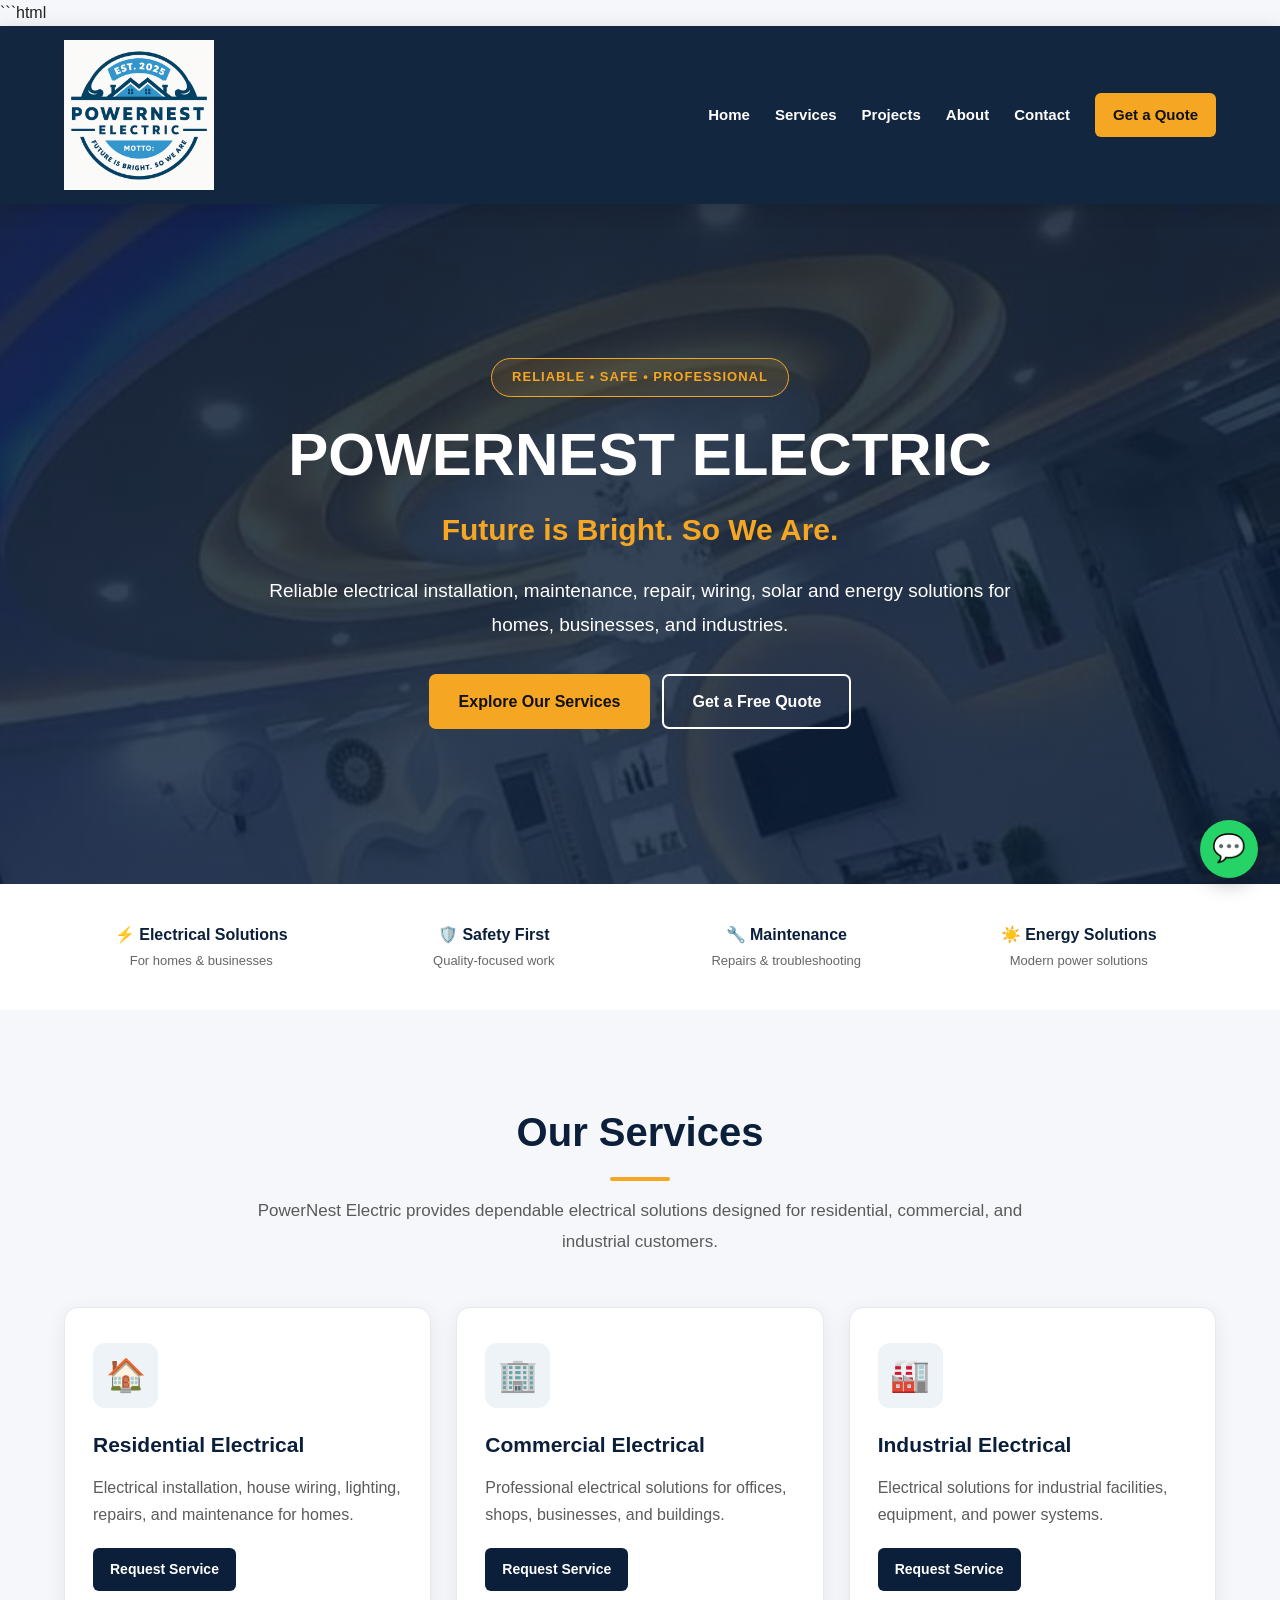
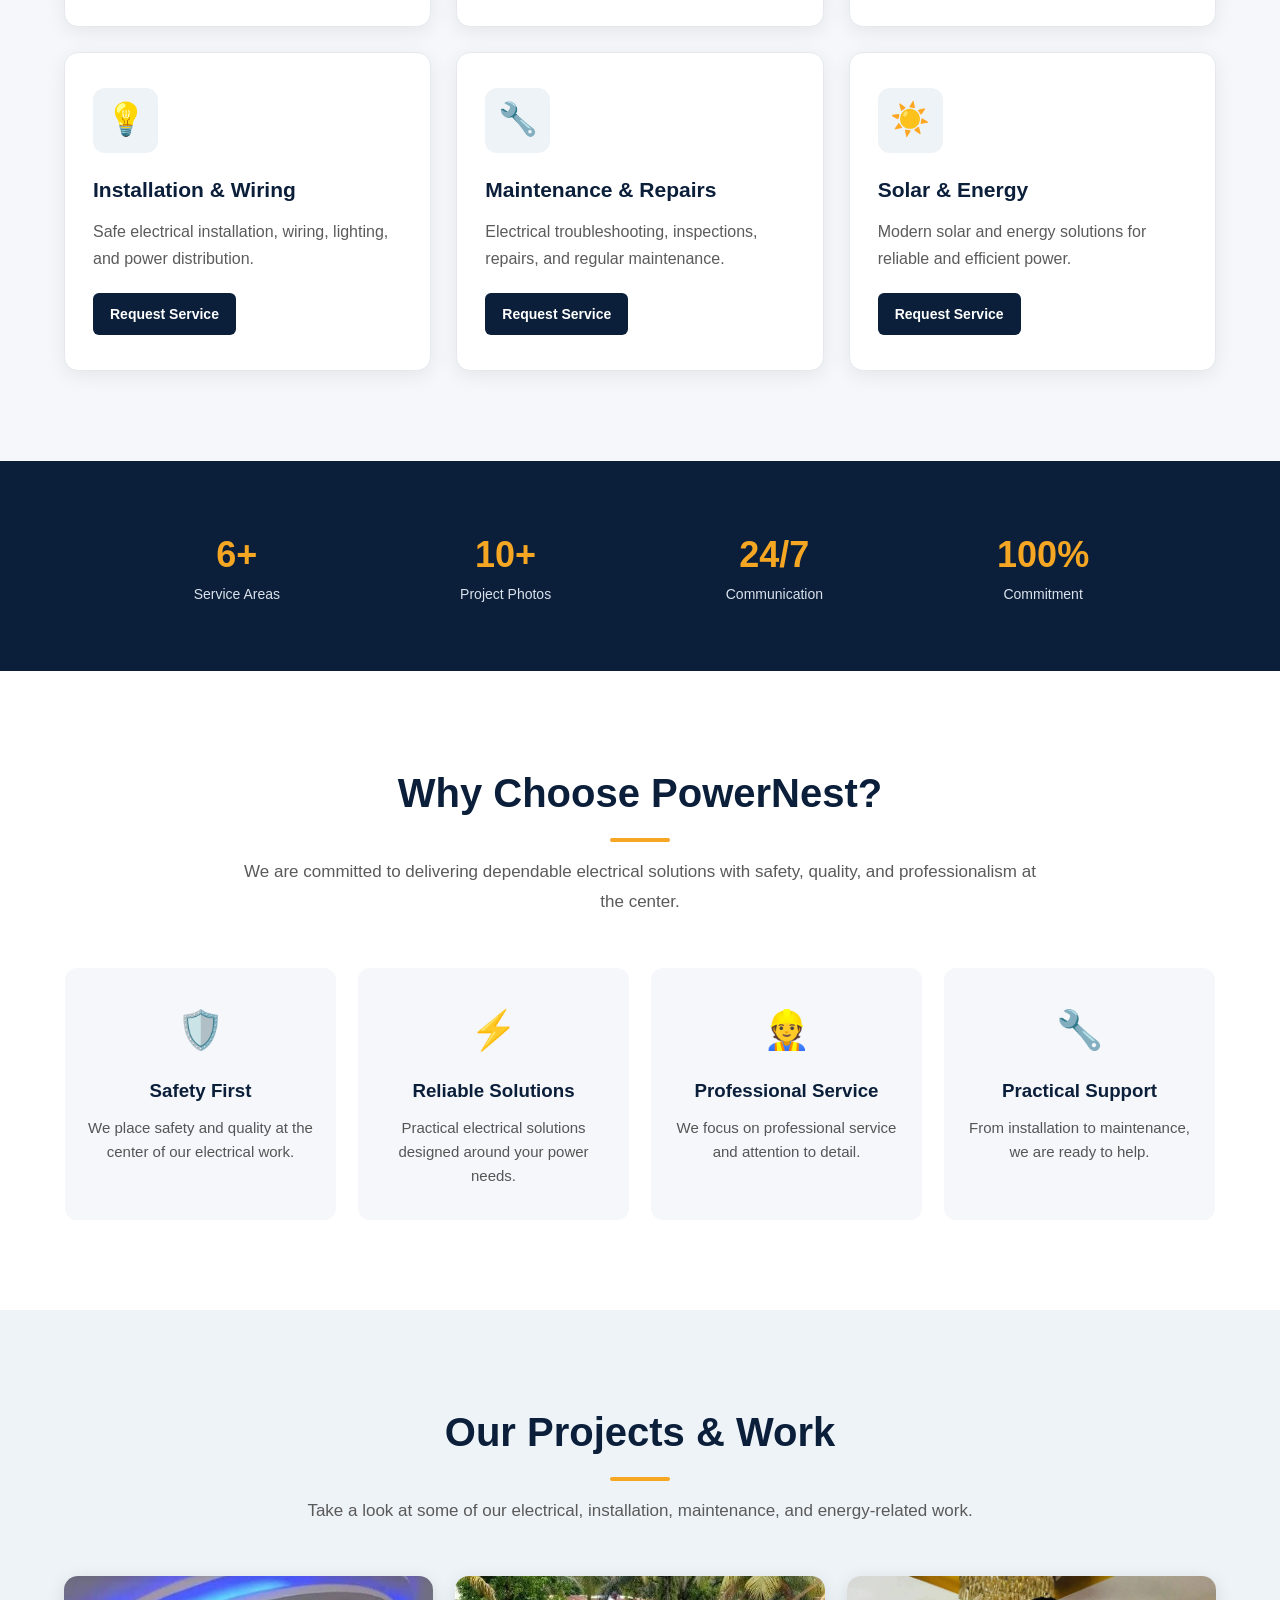
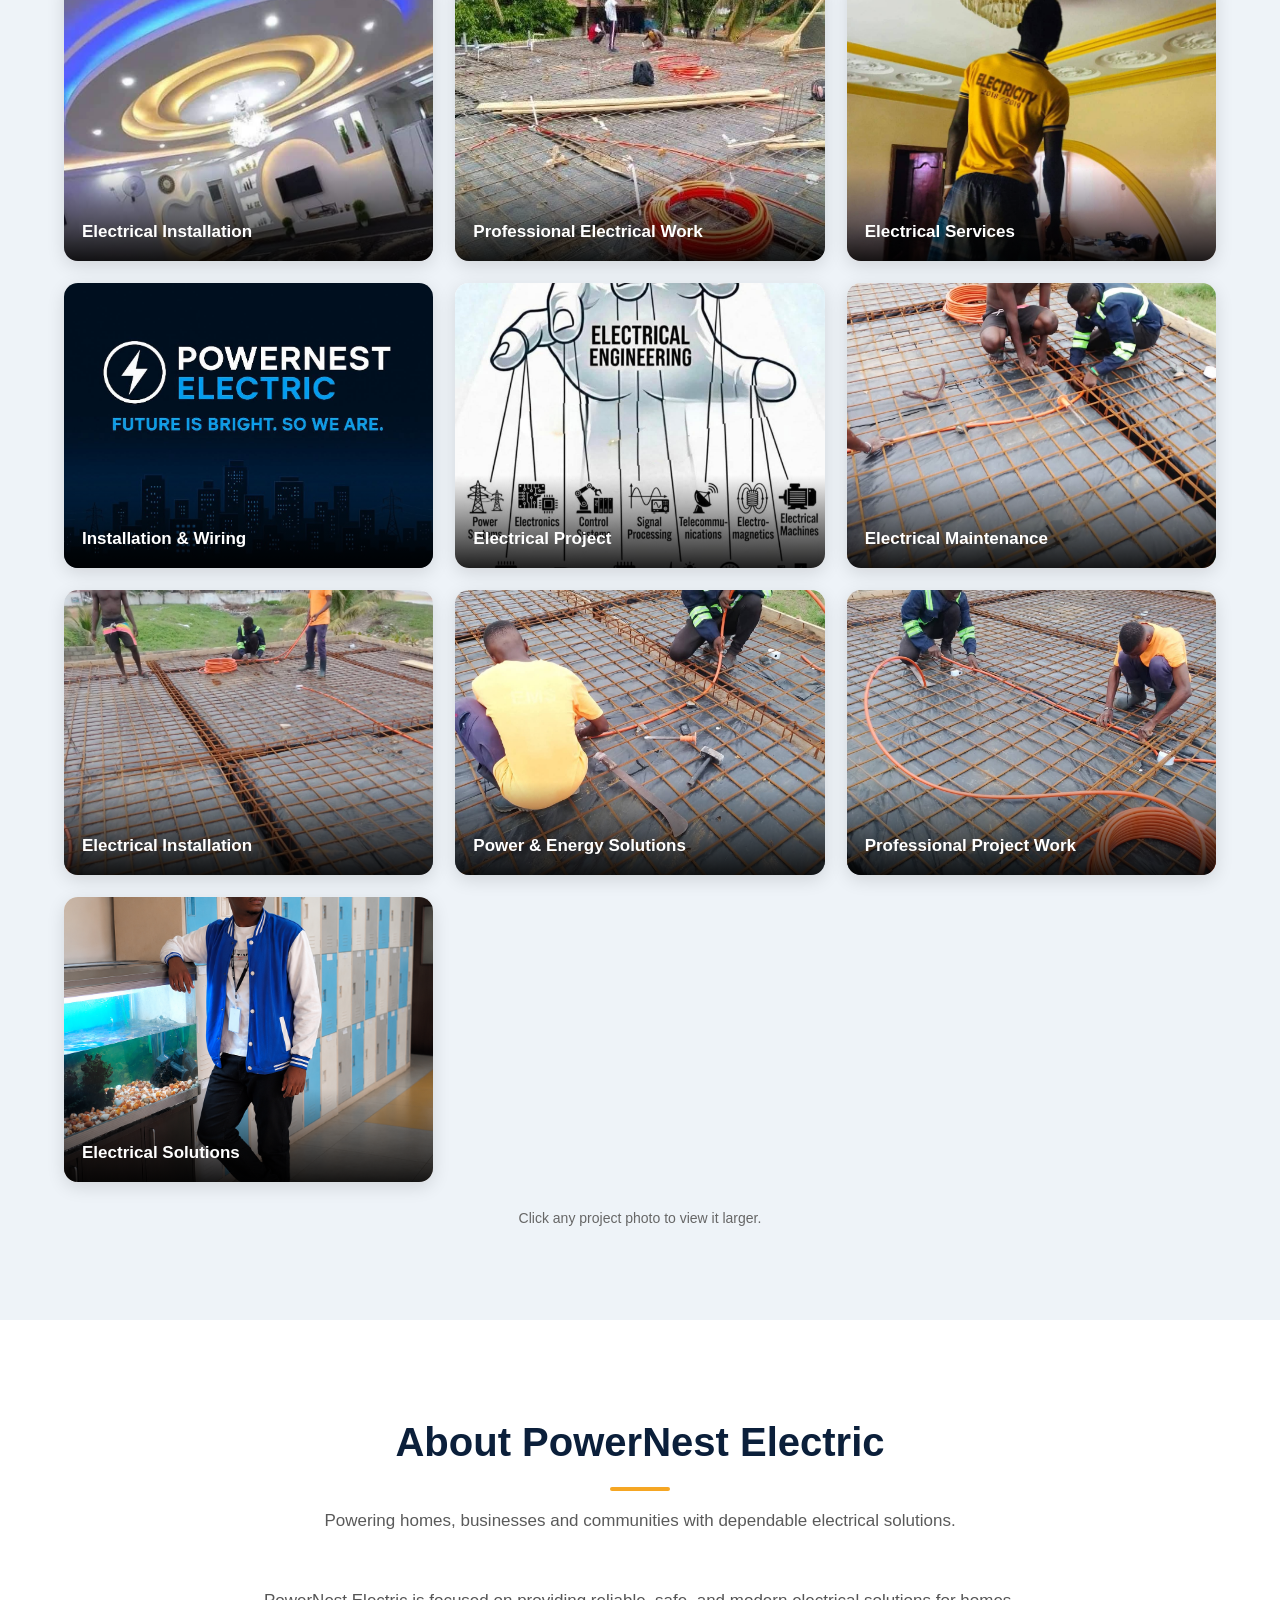
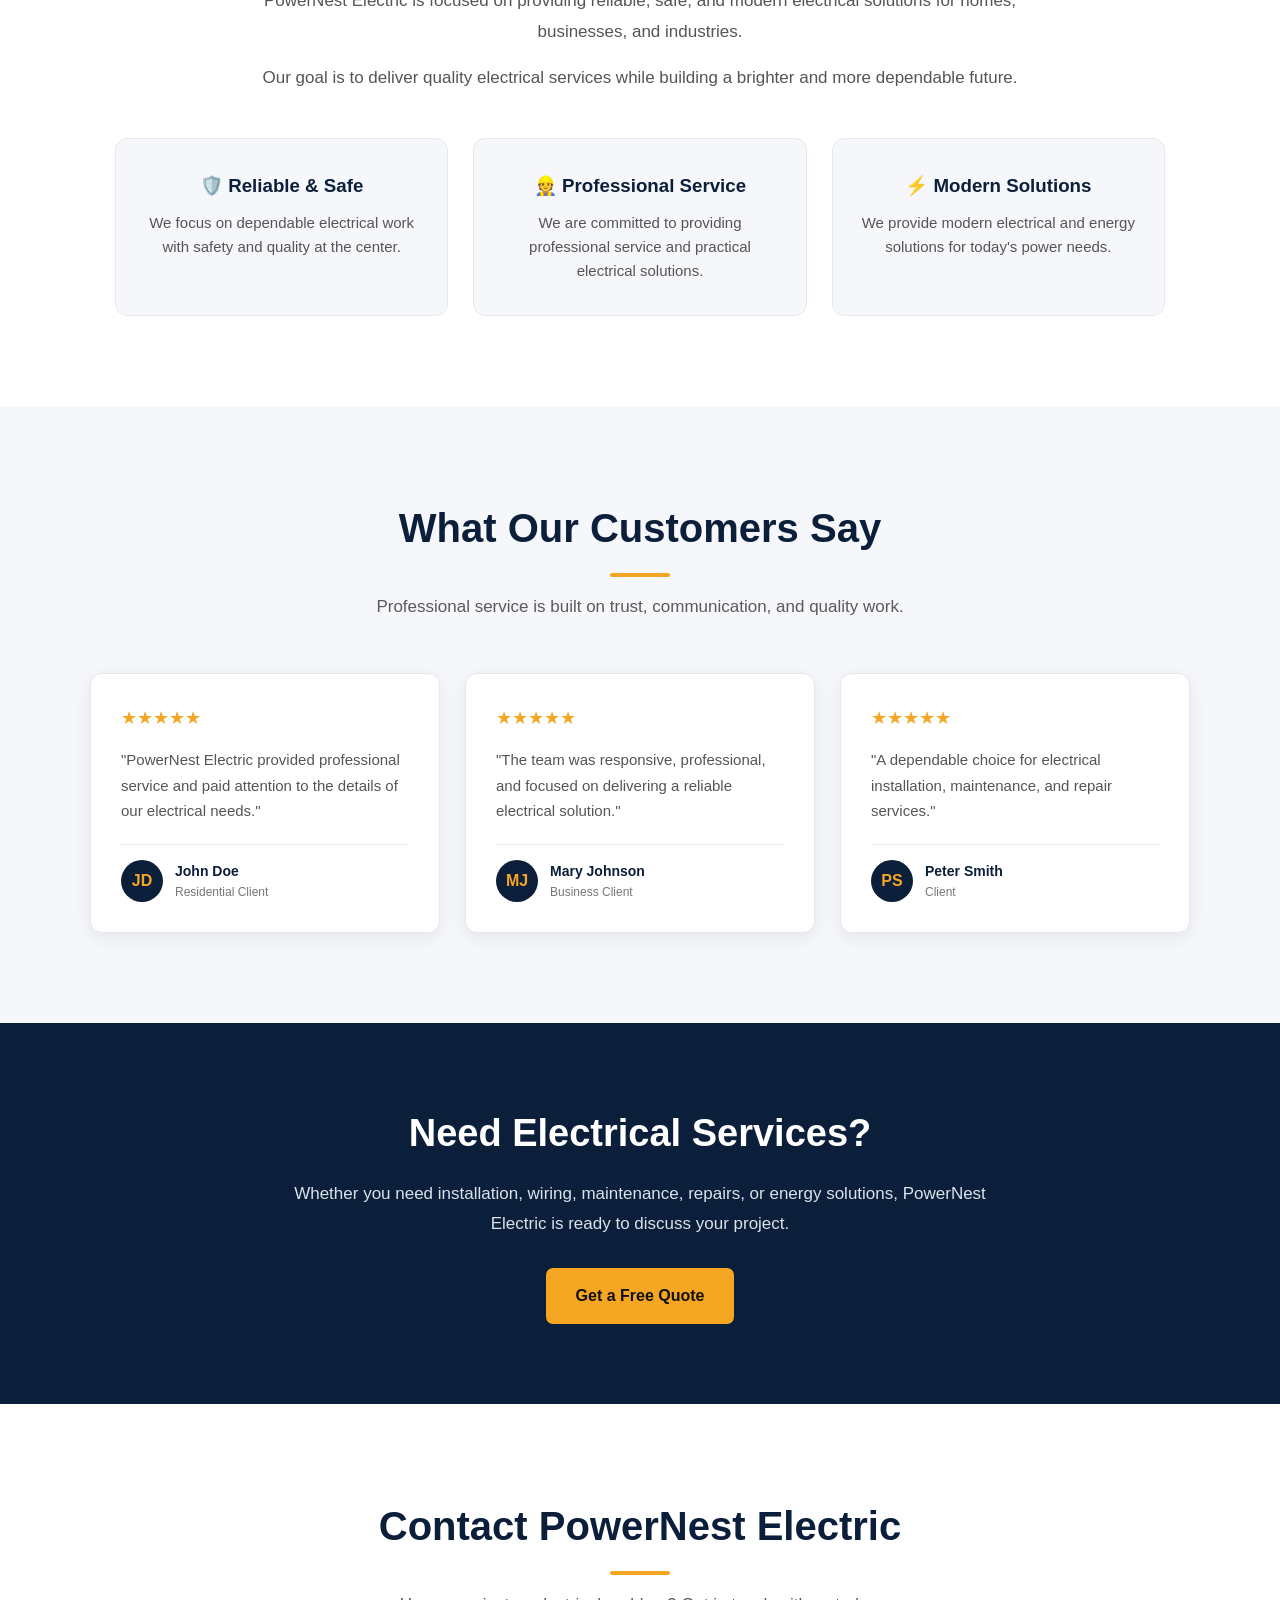
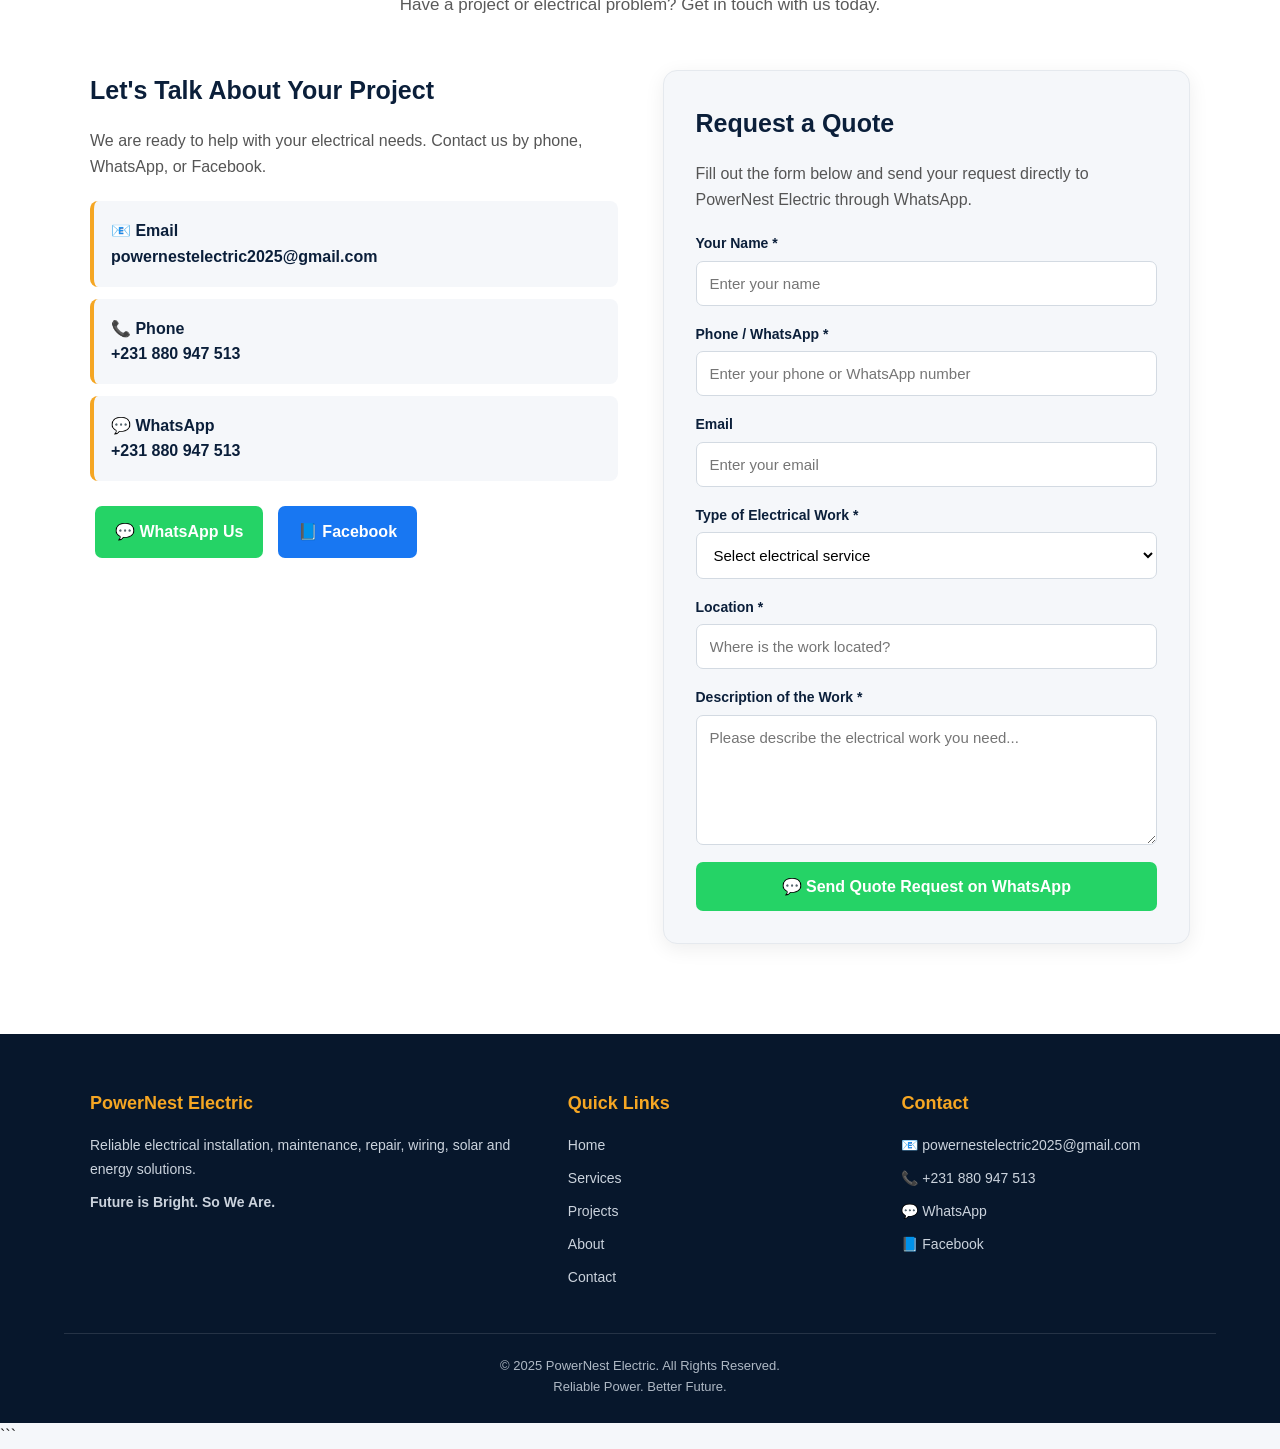
==== index.html @ d711cbe2 "Update index.html" ====
```html
<!DOCTYPE html>
<html lang="en">

<head>
    <meta charset="UTF-8">
    <meta name="viewport" content="width=device-width, initial-scale=1.0">

    <meta name="description"
        content="PowerNest Electric provides reliable electrical installation, maintenance, repair, wiring, solar and energy solutions for residential, commercial and industrial customers.">

    <meta name="keywords"
        content="PowerNest Electric, electrical services, electrical installation, electrical wiring, electrical repairs, maintenance, solar energy, Liberia electrician">

    <meta name="author" content="PowerNest Electric">
    <meta name="theme-color" content="#0b1f3a">

    <title>PowerNest Electric | Reliable Electrical Solutions</title>

    <style>

        * {
            box-sizing: border-box;
            margin: 0;
            padding: 0;
        }

        html {
            scroll-behavior: smooth;
            scroll-padding-top: 90px;
        }

        body {
            font-family: Arial, Helvetica, sans-serif;
            background: #f5f7fa;
            color: #222;
            line-height: 1.6;
            overflow-x: hidden;
        }

        a {
            text-decoration: none;
        }

        img {
            max-width: 100%;
        }

        button,
        input,
        textarea,
        select {
            font-family: inherit;
        }

        /* HEADER */

        header {
            position: sticky;
            top: 0;
            z-index: 1000;
            background: rgba(11, 31, 58, 0.97);
            color: white;
            padding: 14px 5%;
            box-shadow: 0 4px 20px rgba(0, 0, 0, 0.15);
            backdrop-filter: blur(10px);
        }

        nav {
            max-width: 1250px;
            margin: auto;
            display: flex;
            align-items: center;
            justify-content: space-between;
        }

        .logo img {
            width: 150px;
            height: auto;
            display: block;
        }

        .nav-links {
            display: flex;
            align-items: center;
            gap: 25px;
        }

        .nav-links a {
            color: white;
            font-weight: bold;
            font-size: 15px;
            position: relative;
            transition: 0.3s;
        }

        .nav-links a:hover {
            color: #f5a623;
        }

        .nav-quote {
            background: #f5a623;
            color: #111 !important;
            padding: 10px 18px;
            border-radius: 6px;
        }

        .menu-toggle {
            display: none;
            background: none;
            border: none;
            color: white;
            font-size: 30px;
            cursor: pointer;
        }

        /* HERO */

        .hero {
            min-height: 680px;
            display: flex;
            align-items: center;
            justify-content: center;
            text-align: center;
            padding: 110px 20px;
            color: white;
            position: relative;

            background:
                linear-gradient(
                    rgba(5, 20, 40, 0.82),
                    rgba(11, 31, 58, 0.82)
                ),
                url("photos/01.jpg")
                center / cover no-repeat;
        }

        .hero-content {
            max-width: 920px;
        }

        .hero-badge {
            display: inline-block;
            border: 1px solid #f5a623;
            background: rgba(245, 166, 35, 0.12);
            color: #f5a623;
            padding: 8px 20px;
            border-radius: 30px;
            font-size: 13px;
            font-weight: bold;
            letter-spacing: 1px;
            margin-bottom: 25px;
        }

        .hero h1 {
            font-size: 60px;
            line-height: 1.1;
            margin-bottom: 18px;
        }

        .hero h2 {
            color: #f5a623;
            font-size: 30px;
            margin-bottom: 20px;
        }

        .hero p {
            max-width: 780px;
            margin: 0 auto 32px;
            font-size: 19px;
            line-height: 1.8;
        }

        .hero-buttons {
            display: flex;
            justify-content: center;
            flex-wrap: wrap;
            gap: 12px;
        }

        .button {
            display: inline-block;
            background: #f5a623;
            color: #111;
            padding: 15px 30px;
            border-radius: 7px;
            font-weight: bold;
            transition: 0.3s;
        }

        .button:hover {
            background: white;
            color: #0b1f3a;
            transform: translateY(-3px);
        }

        .button-outline {
            display: inline-block;
            background: transparent;
            color: white;
            border: 2px solid white;
            padding: 13px 28px;
            border-radius: 7px;
            font-weight: bold;
        }

        .button-outline:hover {
            background: white;
            color: #0b1f3a;
        }

        /* TRUST */

        .trust-strip {
            background: white;
            padding: 28px 20px;
            box-shadow: 0 3px 15px rgba(0,0,0,0.08);
        }

        .trust-box {
            max-width: 1150px;
            margin: auto;
            display: grid;
            grid-template-columns: repeat(4, 1fr);
            gap: 20px;
        }

        .trust-item {
            text-align: center;
            padding: 10px;
        }

        .trust-item strong {
            display: block;
            color: #0b1f3a;
            font-size: 16px;
            margin-bottom: 4px;
        }

        .trust-item span {
            color: #666;
            font-size: 13px;
        }

        /* SECTIONS */

        .section {
            padding: 90px 5%;
        }

        .section-light {
            background: #f5f7fa;
        }

        .section-white {
            background: white;
        }

        .section-blue {
            background: #eef3f8;
        }

        .section-header {
            max-width: 800px;
            margin: 0 auto 50px;
            text-align: center;
        }

        .section-title {
            color: #0b1f3a;
            font-size: 40px;
            margin-bottom: 15px;
        }

        .section-title::after {
            content: "";
            display: block;
            width: 60px;
            height: 4px;
            background: #f5a623;
            margin: 13px auto 0;
            border-radius: 5px;
        }

        .section-intro {
            color: #5a5a5a;
            font-size: 17px;
            line-height: 1.8;
        }

        /* SERVICES */

        .service-box {
            max-width: 1200px;
            margin: auto;
            display: grid;
            grid-template-columns: repeat(3, 1fr);
            gap: 25px;
        }

        .card {
            background: white;
            padding: 35px 28px;
            border-radius: 14px;
            border: 1px solid #e5e9ee;
            box-shadow: 0 5px 20px rgba(0,0,0,0.07);
            transition: 0.3s;
        }

        .card:hover {
            transform: translateY(-8px);
        }

        .service-icon {
            width: 65px;
            height: 65px;
            display: flex;
            align-items: center;
            justify-content: center;
            background: #eef3f8;
            border-radius: 12px;
            font-size: 32px;
            margin-bottom: 20px;
        }

        .card h3 {
            color: #0b1f3a;
            font-size: 21px;
            margin-bottom: 12px;
        }

        .card p {
            color: #5b5b5b;
            line-height: 1.7;
            margin-bottom: 20px;
        }

        .service-button {
            display: inline-block;
            background: #0b1f3a;
            color: white;
            padding: 10px 17px;
            border-radius: 6px;
            font-size: 14px;
            font-weight: bold;
        }

        .service-button:hover {
            background: #f5a623;
            color: #111;
        }

        /* STATS */

        .stats {
            background: #0b1f3a;
            color: white;
            padding: 65px 5%;
        }

        .stats-container {
            max-width: 1050px;
            margin: auto;
            display: grid;
            grid-template-columns: repeat(4, 1fr);
            gap: 25px;
            text-align: center;
        }

        .stat-number {
            display: block;
            color: #f5a623;
            font-size: 36px;
            font-weight: bold;
        }

        .stat-label {
            color: #dbe2eb;
            font-size: 14px;
        }

        /* WHY */

        .why-container {
            max-width: 1150px;
            margin: auto;
            display: grid;
            grid-template-columns: repeat(4, 1fr);
            gap: 22px;
        }

        .why-card {
            text-align: center;
            padding: 32px 20px;
            background: #f5f7fa;
            border-radius: 12px;
        }

        .why-icon {
            font-size: 38px;
            margin-bottom: 15px;
        }

        .why-card h3 {
            color: #0b1f3a;
            margin-bottom: 10px;
        }

        .why-card p {
            color: #555;
            font-size: 15px;
        }

        /* GALLERY */

        .gallery-box {
            max-width: 1200px;
            margin: auto;
            display: grid;
            grid-template-columns: repeat(3, 1fr);
            gap: 22px;
        }

        .gallery-item {
            position: relative;
            overflow: hidden;
            border-radius: 14px;
            height: 285px;
            background: white;
            box-shadow: 0 5px 18px rgba(0,0,0,0.12);
            cursor: pointer;
        }

        .gallery-item img {
            width: 100%;
            height: 100%;
            object-fit: cover;
            display: block;
            transition: transform 0.5s;
        }

        .gallery-item:hover img {
            transform: scale(1.08);
        }

        .gallery-caption {
            position: absolute;
            bottom: 0;
            left: 0;
            right: 0;
            padding: 50px 18px 16px;
            color: white;
            font-size: 17px;
            font-weight: bold;
            background: linear-gradient(
                transparent,
                rgba(0,0,0,0.88)
            );
        }

        .gallery-hint {
            text-align: center;
            margin-top: 25px;
            color: #666;
            font-size: 14px;
        }

        /* MODAL */

        .modal {
            display: none;
            position: fixed;
            z-index: 3000;
            inset: 0;
            background: rgba(0,0,0,0.94);
            align-items: center;
            justify-content: center;
            padding: 25px;
        }

        .modal.show {
            display: flex;
        }

        .modal img {
            max-width: 92%;
            max-height: 85vh;
            object-fit: contain;
            border-radius: 8px;
        }

        .close-modal {
            position: absolute;
            top: 15px;
            right: 30px;
            color: white;
            font-size: 45px;
            cursor: pointer;
        }

        /* ABOUT */

        .about-container {
            max-width: 1050px;
            margin: auto;
            text-align: center;
        }

        .about-container > p {
            max-width: 800px;
            margin: 15px auto;
            color: #555;
            font-size: 17px;
            line-height: 1.8;
        }

        .about-boxes {
            display: grid;
            grid-template-columns: repeat(3, 1fr);
            gap: 25px;
            margin-top: 45px;
        }

        .about-card {
            background: #f5f7fa;
            padding: 32px 25px;
            border-radius: 12px;
            border: 1px solid #e5e9ee;
        }

        .about-card h3 {
            color: #0b1f3a;
            margin-bottom: 10px;
        }

        .about-card p {
            color: #555;
            font-size: 15px;
        }

        /* TESTIMONIALS */

        .testimonial-container {
            max-width: 1100px;
            margin: auto;
            display: grid;
            grid-template-columns: repeat(3, 1fr);
            gap: 25px;
        }

        .testimonial {
            background: white;
            padding: 30px;
            border-radius: 12px;
            border: 1px solid #e5e9ee;
            box-shadow: 0 5px 18px rgba(0,0,0,0.07);
        }

        .stars {
            color: #f5a623;
            font-size: 18px;
            margin-bottom: 15px;
        }

        .testimonial p {
            color: #555;
            line-height: 1.7;
            font-size: 15px;
            margin-bottom: 20px;
        }

        .customer-info {
            display: flex;
            align-items: center;
            gap: 12px;
            border-top: 1px solid #e5e9ee;
            padding-top: 15px;
        }

        .customer-avatar {
            width: 42px;
            height: 42px;
            border-radius: 50%;
            background: #0b1f3a;
            color: #f5a623;
            display: flex;
            align-items: center;
            justify-content: center;
            font-weight: bold;
        }

        .customer-details strong {
            display: block;
            color: #0b1f3a;
            font-size: 14px;
        }

        .customer-details span {
            color: #777;
            font-size: 12px;
        }

        /* CTA */

        .cta {
            background: #0b1f3a;
            color: white;
            text-align: center;
            padding: 80px 25px;
        }

        .cta h2 {
            font-size: 38px;
            margin-bottom: 15px;
        }

        .cta p {
            max-width: 720px;
            margin: 0 auto 28px;
            color: #dbe2eb;
            font-size: 17px;
            line-height: 1.8;
        }

        /* CONTACT */

        .contact-container {
            max-width: 1100px;
            margin: auto;
            display: grid;
            grid-template-columns: 1fr 1fr;
            gap: 45px;
            align-items: start;
        }

        .contact-info h3,
        .contact-form h3 {
            color: #0b1f3a;
            font-size: 25px;
            margin-bottom: 18px;
        }

        .contact-info > p {
            color: #555;
            margin-bottom: 22px;
        }

        .contact-detail {
            background: #f5f7fa;
            padding: 17px;
            border-radius: 8px;
            margin-bottom: 12px;
            border-left: 4px solid #f5a623;
        }

        .contact-detail strong {
            color: #0b1f3a;
        }

        .contact-detail a {
            color: #0b1f3a;
            font-weight: bold;
            word-break: break-word;
        }

        .contact-buttons {
            margin-top: 20px;
        }

        .whatsapp-button,
        .facebook-button {
            display: inline-block;
            color: white !important;
            padding: 13px 20px;
            border-radius: 7px;
            font-weight: bold;
            margin: 5px;
        }

        .whatsapp-button {
            background: #25D366;
        }

        .facebook-button {
            background: #1877F2;
        }

        /* FORM */

        .contact-form {
            background: #f5f7fa;
            padding: 32px;
            border-radius: 14px;
            box-shadow: 0 5px 20px rgba(0,0,0,0.07);
            border: 1px solid #e5e9ee;
        }

        .form-group {
            margin-bottom: 17px;
        }

        .form-group label {
            display: block;
            font-weight: bold;
            color: #0b1f3a;
            margin-bottom: 6px;
            font-size: 14px;
        }

        .form-group input,
        .form-group select,
        .form-group textarea {
            width: 100%;
            padding: 13px;
            border: 1px solid #d3dae2;
            border-radius: 7px;
            background: white;
            font-size: 15px;
            outline: none;
        }

        .form-group textarea {
            min-height: 130px;
            resize: vertical;
        }

        .submit-button {
            width: 100%;
            border: none;
            background: #25D366;
            color: white;
            padding: 15px;
            border-radius: 7px;
            font-weight: bold;
            font-size: 16px;
            cursor: pointer;
        }

        .submit-button:hover {
            background: #128C7E;
        }

        /* FOOTER */

        footer {
            background: #07172c;
            color: white;
            padding: 55px 5% 25px;
        }

        .footer-container {
            max-width: 1100px;
            margin: auto;
            display: grid;
            grid-template-columns: 1.5fr 1fr 1fr;
            gap: 45px;
            padding-bottom: 35px;
        }

        .footer-column h3 {
            color: #f5a623;
            margin-bottom: 17px;
            font-size: 18px;
        }

        .footer-column p,
        .footer-column a {
            color: #cbd3dd;
            font-size: 14px;
            margin-bottom: 9px;
            line-height: 1.7;
        }

        .footer-column a {
            display: block;
        }

        .footer-bottom {
            border-top: 1px solid rgba(255,255,255,0.12);
            padding-top: 22px;
            text-align: center;
            color: #aeb8c4;
            font-size: 13px;
        }

        /* FLOATING WHATSAPP */

        .floating-whatsapp {
            position: fixed;
            right: 22px;
            bottom: 22px;
            width: 58px;
            height: 58px;
            background: #25D366;
            color: white;
            border-radius: 50%;
            display: flex;
            align-items: center;
            justify-content: center;
            font-size: 27px;
            box-shadow: 0 6px 20px rgba(0,0,0,0.25);
            z-index: 1500;
        }

        /* BACK TO TOP */

        .back-to-top {
            position: fixed;
            right: 25px;
            bottom: 92px;
            width: 42px;
            height: 42px;
            background: #0b1f3a;
            color: white;
            border-radius: 50%;
            display: flex;
            align-items: center;
            justify-content: center;
            font-size: 20px;
            opacity: 0;
            visibility: hidden;
            transition: 0.3s;
            z-index: 1400;
        }

        .back-to-top.show {
            opacity: 1;
            visibility: visible;
        }

        /* MOBILE */

        @media (max-width: 1000px) {

            .service-box {
                grid-template-columns: repeat(2, 1fr);
            }

            .why-container {
                grid-template-columns: repeat(2, 1fr);
            }

            .gallery-box {
                grid-template-columns: repeat(2, 1fr);
            }

            .stats-container {
                grid-template-columns: repeat(2, 1fr);
            }

            .testimonial-container {
                grid-template-columns: 1fr;
            }

            .contact-container {
                grid-template-columns: 1fr;
            }

            .footer-container {
                grid-template-columns: 1fr 1fr;
            }
        }

        @media (max-width: 750px) {

            header {
                padding: 12px 18px;
            }

            .logo img {
                width: 130px;
            }

            .menu-toggle {
                display: block;
            }

            .nav-links {
                position: absolute;
                top: 58px;
                left: 0;
                right: 0;
                background: #0b1f3a;
                display: none;
                flex-direction: column;
                gap: 0;
                padding: 12px 20px 20px;
            }

            .nav-links.active {
                display: flex;
            }

            .nav-links a {
                padding: 12px;
                text-align: center;
            }

            .hero {
                min-height: 650px;
                padding: 90px 20px;
            }

            .hero h1 {
                font-size: 39px;
            }

            .hero h2 {
                font-size: 23px;
            }

            .hero p {
                font-size: 16px;
            }

            .hero-buttons {
                flex-direction: column;
                align-items: center;
            }

            .button,
            .button-outline {
                width: 90%;
                max-width: 310px;
                text-align: center;
            }

            .trust-box {
                grid-template-columns: repeat(2, 1fr);
            }

            .section {
                padding: 65px 20px;
            }

            .section-title {
                font-size: 31px;
            }

            .service-box,
            .why-container,
            .gallery-box,
            .about-boxes {
                grid-template-columns: 1fr;
            }

            .gallery-item {
                height: 270px;
            }

            .contact-form {
                padding: 25px 20px;
            }

            .footer-container {
                grid-template-columns: 1fr;
                text-align: center;
            }

            .floating-whatsapp {
                width: 54px;
                height: 54px;
                right: 16px;
                bottom: 16px;
            }
        }

    </style>

</head>

<body>

<!-- HEADER -->

<header>

    <nav>

        <a href="#home" class="logo">
            <img src="logo.png" alt="PowerNest Electric Logo">
        </a>

        <button
            class="menu-toggle"
            id="menuToggle"
            aria-label="Open navigation menu">

            ☰

        </button>

        <div class="nav-links" id="navLinks">

            <a href="#home">Home</a>

            <a href="#services">Services</a>

            <a href="#projects">Projects</a>

            <a href="#about">About</a>

            <a href="#contact">Contact</a>

            <a href="#contact" class="nav-quote">
                Get a Quote
            </a>

        </div>

    </nav>

</header>


<!-- HERO -->

<section class="hero" id="home">

    <div class="hero-content">

        <div class="hero-badge">
            RELIABLE • SAFE • PROFESSIONAL
        </div>

        <h1>
            POWERNEST ELECTRIC
        </h1>

        <h2>
            Future is Bright. So We Are.
        </h2>

        <p>
            Reliable electrical installation,
            maintenance, repair, wiring, solar
            and energy solutions for homes,
            businesses, and industries.
        </p>

        <div class="hero-buttons">

            <a href="#services" class="button">
                Explore Our Services
            </a>

            <a href="#contact" class="button-outline">
                Get a Free Quote
            </a>

        </div>

    </div>

</section>


<!-- TRUST -->

<section class="trust-strip">

    <div class="trust-box">

        <div class="trust-item">
            <strong>⚡ Electrical Solutions</strong>
            <span>For homes & businesses</span>
        </div>

        <div class="trust-item">
            <strong>🛡️ Safety First</strong>
            <span>Quality-focused work</span>
        </div>

        <div class="trust-item">
            <strong>🔧 Maintenance</strong>
            <span>Repairs & troubleshooting</span>
        </div>

        <div class="trust-item">
            <strong>☀️ Energy Solutions</strong>
            <span>Modern power solutions</span>
        </div>

    </div>

</section>


<!-- SERVICES -->

<section class="section section-light" id="services">

    <div class="section-header">

        <h2 class="section-title">
            Our Services
        </h2>

        <p class="section-intro">
            PowerNest Electric provides dependable
            electrical solutions designed for
            residential, commercial, and industrial
            customers.
        </p>

    </div>


    <div class="service-box">

        <div class="card">

            <div class="service-icon">🏠</div>

            <h3>Residential Electrical</h3>

            <p>
                Electrical installation, house wiring,
                lighting, repairs, and maintenance
                for homes.
            </p>

            <a href="#contact" class="service-button">
                Request Service
            </a>

        </div>


        <div class="card">

            <div class="service-icon">🏢</div>

            <h3>Commercial Electrical</h3>

            <p>
                Professional electrical solutions
                for offices, shops, businesses,
                and buildings.
            </p>

            <a href="#contact" class="service-button">
                Request Service
            </a>

        </div>


        <div class="card">

            <div class="service-icon">🏭</div>

            <h3>Industrial Electrical</h3>

            <p>
                Electrical solutions for industrial
                facilities, equipment, and
                power systems.
            </p>

            <a href="#contact" class="service-button">
                Request Service
            </a>

        </div>


        <div class="card">

            <div class="service-icon">💡</div>

            <h3>Installation & Wiring</h3>

            <p>
                Safe electrical installation,
                wiring, lighting, and
                power distribution.
            </p>

            <a href="#contact" class="service-button">
                Request Service
            </a>

        </div>


        <div class="card">

            <div class="service-icon">🔧</div>

            <h3>Maintenance & Repairs</h3>

            <p>
                Electrical troubleshooting,
                inspections, repairs, and
                regular maintenance.
            </p>

            <a href="#contact" class="service-button">
                Request Service
            </a>

        </div>


        <div class="card">

            <div class="service-icon">☀️</div>

            <h3>Solar & Energy</h3>

            <p>
                Modern solar and energy
                solutions for reliable
                and efficient power.
            </p>

            <a href="#contact" class="service-button">
                Request Service
            </a>

        </div>

    </div>

</section>


<!-- STATS -->

<section class="stats">

    <div class="stats-container">

        <div class="stat">
            <span class="stat-number">6+</span>
            <span class="stat-label">Service Areas</span>
        </div>

        <div class="stat">
            <span class="stat-number">10+</span>
            <span class="stat-label">Project Photos</span>
        </div>

        <div class="stat">
            <span class="stat-number">24/7</span>
            <span class="stat-label">Communication</span>
        </div>

        <div class="stat">
            <span class="stat-number">100%</span>
            <span class="stat-label">Commitment</span>
        </div>

    </div>

</section>


<!-- WHY CHOOSE US -->

<section class="section section-white">

    <div class="section-header">

        <h2 class="section-title">
            Why Choose PowerNest?
        </h2>

        <p class="section-intro">
            We are committed to delivering dependable
            electrical solutions with safety, quality,
            and professionalism at the center.
        </p>

    </div>


    <div class="why-container">

        <div class="why-card">
            <div class="why-icon">🛡️</div>
            <h3>Safety First</h3>
            <p>
                We place safety and quality
                at the center of our
                electrical work.
            </p>
        </div>

        <div class="why-card">
            <div class="why-icon">⚡</div>
            <h3>Reliable Solutions</h3>
            <p>
                Practical electrical solutions
                designed around your power needs.
            </p>
        </div>

        <div class="why-card">
            <div class="why-icon">👷</div>
            <h3>Professional Service</h3>
            <p>
                We focus on professional service
                and attention to detail.
            </p>
        </div>

        <div class="why-card">
            <div class="why-icon">🔧</div>
            <h3>Practical Support</h3>
            <p>
                From installation to maintenance,
                we are ready to help.
            </p>
        </div>

    </div>

</section>


<!-- PROJECTS -->

<section class="section section-blue" id="projects">

    <div class="section-header">

        <h2 class="section-title">
            Our Projects & Work
        </h2>

        <p class="section-intro">
            Take a look at some of our electrical,
            installation, maintenance, and
            energy-related work.
        </p>

    </div>


    <div class="gallery-box">

        <div class="gallery-item" onclick="openModal(this)">
            <img src="photos/01.jpg" alt="Electrical installation">
            <div class="gallery-caption">
                Electrical Installation
            </div>
        </div>

        <div class="gallery-item" onclick="openModal(this)">
            <img src="photos/02.jpg" alt="Professional electrical work">
            <div class="gallery-caption">
                Professional Electrical Work
            </div>
        </div>

        <div class="gallery-item" onclick="openModal(this)">
            <img src="photos/03.jpg" alt="Electrical services">
            <div class="gallery-caption">
                Electrical Services
            </div>
        </div>

        <div class="gallery-item" onclick="openModal(this)">
            <img src="photos/04.jpg" alt="Installation and wiring">
            <div class="gallery-caption">
                Installation & Wiring
            </div>
        </div>

        <div class="gallery-item" onclick="openModal(this)">
            <img src="photos/1000145846.jpg" alt="Electrical project">
            <div class="gallery-caption">
                Electrical Project
            </div>
        </div>

        <div class="gallery-item" onclick="openModal(this)">
            <img src="photos/1000217035.jpg" alt="Electrical maintenance">
            <div class="gallery-caption">
                Electrical Maintenance
            </div>
        </div>

        <div class="gallery-item" onclick="openModal(this)">
            <img src="photos/1000217037.jpg" alt="Electrical installation">
            <div class="gallery-caption">
                Electrical Installation
            </div>
        </div>

        <div class="gallery-item" onclick="openModal(this)">
            <img src="photos/1000217039.jpg" alt="Power and energy solutions">
            <div class="gallery-caption">
                Power & Energy Solutions
            </div>
        </div>

        <div class="gallery-item" onclick="openModal(this)">
            <img src="photos/1000217041.jpg" alt="Professional project work">
            <div class="gallery-caption">
                Professional Project Work
            </div>
        </div>

        <div class="gallery-item" onclick="openModal(this)">
            <img src="photos/1000258072.png" alt="Electrical solutions">
            <div class="gallery-caption">
                Electrical Solutions
            </div>
        </div>

    </div>

    <p class="gallery-hint">
        Click any project photo to view it larger.
    </p>

</section>


<!-- IMAGE MODAL -->

<div class="modal" id="imageModal" onclick="backgroundClose(event)">

    <span class="close-modal" onclick="closeModal()">
        &times;
    </span>

    <img id="modalImage" src="" alt="PowerNest Electric project">

</div>


<!-- ABOUT -->

<section class="section section-white" id="about">

    <div class="about-container">

        <div class="section-header">

            <h2 class="section-title">
                About PowerNest Electric
            </h2>

            <p class="section-intro">
                Powering homes, businesses and
                communities with dependable
                electrical solutions.
            </p>

        </div>


        <p>
            PowerNest Electric is focused on providing
            reliable, safe, and modern electrical
            solutions for homes, businesses,
            and industries.
        </p>


        <p>
            Our goal is to deliver quality electrical
            services while building a brighter and
            more dependable future.
        </p>


        <div class="about-boxes">

            <div class="about-card">

                <h3>🛡️ Reliable & Safe</h3>

                <p>
                    We focus on dependable electrical
                    work with safety and quality
                    at the center.
                </p>

            </div>


            <div class="about-card">

                <h3>👷 Professional Service</h3>

                <p>
                    We are committed to providing
                    professional service and practical
                    electrical solutions.
                </p>

            </div>


            <div class="about-card">

                <h3>⚡ Modern Solutions</h3>

                <p>
                    We provide modern electrical
                    and energy solutions for
                    today's power needs.
                </p>

            </div>

        </div>

    </div>

</section>


<!-- TESTIMONIALS -->

<section class="section section-light">

    <div class="section-header">

        <h2 class="section-title">
            What Our Customers Say
        </h2>

        <p class="section-intro">
            Professional service is built on
            trust, communication, and quality work.
        </p>

    </div>


    <div class="testimonial-container">

        <div class="testimonial">

            <div class="stars">★★★★★</div>

            <p>
                "PowerNest Electric provided
                professional service and paid
                attention to the details of
                our electrical needs."
            </p>

            <div class="customer-info">

                <div class="customer-avatar">
                    JD
                </div>

                <div class="customer-details">

                    <strong>John Doe</strong>

                    <span>
                        Residential Client
                    </span>

                </div>

            </div>

        </div>


        <div class="testimonial">

            <div class="stars">★★★★★</div>

            <p>
                "The team was responsive,
                professional, and focused
                on delivering a reliable
                electrical solution."
            </p>

            <div class="customer-info">

                <div class="customer-avatar">
                    MJ
                </div>

                <div class="customer-details">

                    <strong>Mary Johnson</strong>

                    <span>
                        Business Client
                    </span>

                </div>

            </div>

        </div>


        <div class="testimonial">

            <div class="stars">★★★★★</div>

            <p>
                "A dependable choice for
                electrical installation,
                maintenance, and repair
                services."
            </p>

            <div class="customer-info">

                <div class="customer-avatar">
                    PS
                </div>

                <div class="customer-details">

                    <strong>Peter Smith</strong>

                    <span>
                        Client
                    </span>

                </div>

            </div>

        </div>

    </div>

</section>


<!-- CTA -->

<section class="cta">

    <h2>
        Need Electrical Services?
    </h2>

    <p>
        Whether you need installation, wiring,
        maintenance, repairs, or energy solutions,
        PowerNest Electric is ready to discuss
        your project.
    </p>

    <a href="#contact" class="button">
        Get a Free Quote
    </a>

</section>


<!-- CONTACT -->

<section class="section section-white" id="contact">

    <div class="section-header">

        <h2 class="section-title">
            Contact PowerNest Electric
        </h2>

        <p class="section-intro">
            Have a project or electrical problem?
            Get in touch with us today.
        </p>

    </div>


    <div class="contact-container">


        <!-- CONTACT INFORMATION -->

        <div class="contact-info">

            <h3>
                Let's Talk About Your Project
            </h3>

            <p>
                We are ready to help with your
                electrical needs. Contact us
                by phone, WhatsApp,
                or Facebook.
            </p>


            <div class="contact-detail">

                <strong>📧 Email</strong>

                <br>

                <a href="mailto:powernestelectric2025@gmail.com">
                    powernestelectric2025@gmail.com
                </a>

            </div>


            <div class="contact-detail">

                <strong>📞 Phone</strong>

                <br>

                <a href="tel:+231880947513">
                    +231 880 947 513
                </a>

            </div>


            <div class="contact-detail">

                <strong>💬 WhatsApp</strong>

                <br>

                <a
                    href="https://wa.me/231880947513"
                    target="_blank"
                    rel="noopener noreferrer">

                    +231 880 947 513

                </a>

            </div>


            <div class="contact-buttons">

                <a
                    class="whatsapp-button"
                    href="https://wa.me/231880947513"
                    target="_blank"
                    rel="noopener noreferrer">

                    💬 WhatsApp Us

                </a>


                <a
                    class="facebook-button"
                    href="https://www.facebook.com/profile.php?id=61576923520194"
                    target="_blank"
                    rel="noopener noreferrer">

                    📘 Facebook

                </a>

            </div>

        </div>


        <!-- REQUEST A QUOTE FORM -->

        <div class="contact-form">

            <h3>
                Request a Quote
            </h3>

            <p style="margin-bottom:20px;color:#555;">
                Fill out the form below and send your
                request directly to PowerNest Electric
                through WhatsApp.
            </p>


            <form id="quoteForm">


                <!-- NAME -->

                <div class="form-group">

                    <label for="name">
                        Your Name *
                    </label>

                    <input
                        type="text"
                        id="name"
                        placeholder="Enter your name"
                        autocomplete="name"
                        required>

                </div>


                <!-- PHONE -->

                <div class="form-group">

                    <label for="phone">
                        Phone / WhatsApp *
                    </label>

                    <input
                        type="tel"
                        id="phone"
                        placeholder="Enter your phone or WhatsApp number"
                        autocomplete="tel"
                        required>

                </div>


                <!-- EMAIL -->

                <div class="form-group">

                    <label for="email">
                        Email
                    </label>

                    <input
                        type="email"
                        id="email"
                        placeholder="Enter your email"
                        autocomplete="email">

                </div>


                <!-- SERVICE -->

                <div class="form-group">

                    <label for="service">
                        Type of Electrical Work *
                    </label>

                    <select id="service" required>

                        <option value="">
                            Select electrical service
                        </option>

                        <option value="Residential Electrical">
                            Residential Electrical
                        </option>

                        <option value="Commercial Electrical">
                            Commercial Electrical
                        </option>

                        <option value="Industrial Electrical">
                            Industrial Electrical
                        </option>

                        <option value="Installation & Wiring">
                            Installation & Wiring
                        </option>

                        <option value="Maintenance & Repairs">
                            Maintenance & Repairs
                        </option>

                        <option value="Solar & Energy">
                            Solar & Energy
                        </option>

                        <option value="Other">
                            Other
                        </option>

                    </select>

                </div>


                <!-- LOCATION -->

                <div class="form-group">

                    <label for="location">
                        Location *
                    </label>

                    <input
                        type="text"
                        id="location"
                        placeholder="Where is the work located?"
                        required>

                </div>


                <!-- DESCRIPTION -->

                <div class="form-group">

                    <label for="message">
                        Description of the Work *
                    </label>

                    <textarea
                        id="message"
                        placeholder="Please describe the electrical work you need..."
                        required></textarea>

                </div>


                <!-- WHATSAPP BUTTON -->

                <button
                    type="submit"
                    class="submit-button">

                    💬 Send Quote Request on WhatsApp

                </button>

            </form>

        </div>

    </div>

</section>


<!-- FOOTER -->

<footer>

    <div class="footer-container">

        <div class="footer-column">

            <h3>
                PowerNest Electric
            </h3>

            <p>
                Reliable electrical installation,
                maintenance, repair, wiring,
                solar and energy solutions.
            </p>

            <p>
                <strong>
                    Future is Bright. So We Are.
                </strong>
            </p>

        </div>


        <div class="footer-column">

            <h3>
                Quick Links
            </h3>

            <a href="#home">Home</a>

            <a href="#services">Services</a>

            <a href="#projects">Projects</a>

            <a href="#about">About</a>

            <a href="#contact">Contact</a>

        </div>


        <div class="footer-column">

            <h3>
                Contact
            </h3>

            <p>
                📧 powernestelectric2025@gmail.com
            </p>

            <p>
                📞 +231 880 947 513
            </p>

            <a
                href="https://wa.me/231880947513"
                target="_blank">

                💬 WhatsApp

            </a>

            <a
                href="https://www.facebook.com/profile.php?id=61576923520194"
                target="_blank">

                📘 Facebook

            </a>

        </div>

    </div>


    <div class="footer-bottom">

        <p>
            © 2025 PowerNest Electric.
            All Rights Reserved.
        </p>

        <p>
            Reliable Power. Better Future.
        </p>

    </div>

</footer>


<!-- FLOATING WHATSAPP -->

<a
    href="https://wa.me/231880947513"
    target="_blank"
    rel="noopener noreferrer"
    class="floating-whatsapp"
    aria-label="Chat with PowerNest Electric on WhatsApp">

    💬

</a>


<!-- BACK TO TOP -->

<a
    href="#home"
    class="back-to-top"
    id="backToTop">

    ↑

</a>


<script>

/* MOBILE MENU */

const menuToggle =
    document.getElementById("menuToggle");

const navLinks =
    document.getElementById("navLinks");

menuToggle.addEventListener("click", function() {

    navLinks.classList.toggle("active");

    const isOpen =
        navLinks.classList.contains("active");

    menuToggle.innerHTML =
        isOpen ? "✕" : "☰";

});


/* CLOSE MOBILE MENU */

document.querySelectorAll(".nav-links a")
.forEach(function(link) {

    link.addEventListener("click", function() {

        navLinks.classList.remove("active");

        menuToggle.innerHTML = "☰";

    });

});


/* IMAGE MODAL */

function openModal(element) {

    const image =
        element.querySelector("img");

    const modal =
        document.getElementById("imageModal");

    const modalImage =
        document.getElementById("modalImage");

    modalImage.src = image.src;

    modalImage.alt = image.alt;

    modal.classList.add("show");

    document.body.style.overflow = "hidden";

}


function closeModal() {

    const modal =
        document.getElementById("imageModal");

    modal.classList.remove("show");

    document.body.style.overflow = "";

}


function backgroundClose(event) {

    if (event.target.id === "imageModal") {

        closeModal();

    }

}


document.addEventListener("keydown", function(event) {

    if (event.key === "Escape") {

        closeModal();

    }

});


/* BACK TO TOP */

const backToTop =
    document.getElementById("backToTop");

window.addEventListener("scroll", function() {

    if (window.scrollY > 500) {

        backToTop.classList.add("show");

    } else {

        backToTop.classList.remove("show");

    }

});


/* =====================================================
   WHATSAPP QUOTE REQUEST
===================================================== */

const quoteForm =
    document.getElementById("quoteForm");


quoteForm.addEventListener("submit", function(event) {

    event.preventDefault();


    /* Get customer information */

    const name =
        document.getElementById("name").value.trim();

    const phone =
        document.getElementById("phone").value.trim();

    const email =
        document.getElementById("email").value.trim();

    const service =
        document.getElementById("service").value;

    const location =
        document.getElementById("location").value.trim();

    const message =
        document.getElementById("message").value.trim();


    /* Create WhatsApp message */

    const whatsappMessage =
`Hello PowerNest Electric,

I would like to request a quote.

*Customer Information*

Name: ${name}

Phone / WhatsApp: ${phone}

Email: ${email || "Not provided"}

Type of Electrical Work: ${service}

Location: ${location}

Description of the Work:
${message}

Thank you.`;


    /* WhatsApp number */

    const whatsappNumber =
        "231880947513";


    /* Create WhatsApp URL */

    const whatsappURL =
        "https://wa.me/" +
        whatsappNumber +
        "?text=" +
        encodeURIComponent(whatsappMessage);


    /* Open WhatsApp */

    window.open(
        whatsappURL,
        "_blank"
    );

});

</script>

</body>
</html>
```
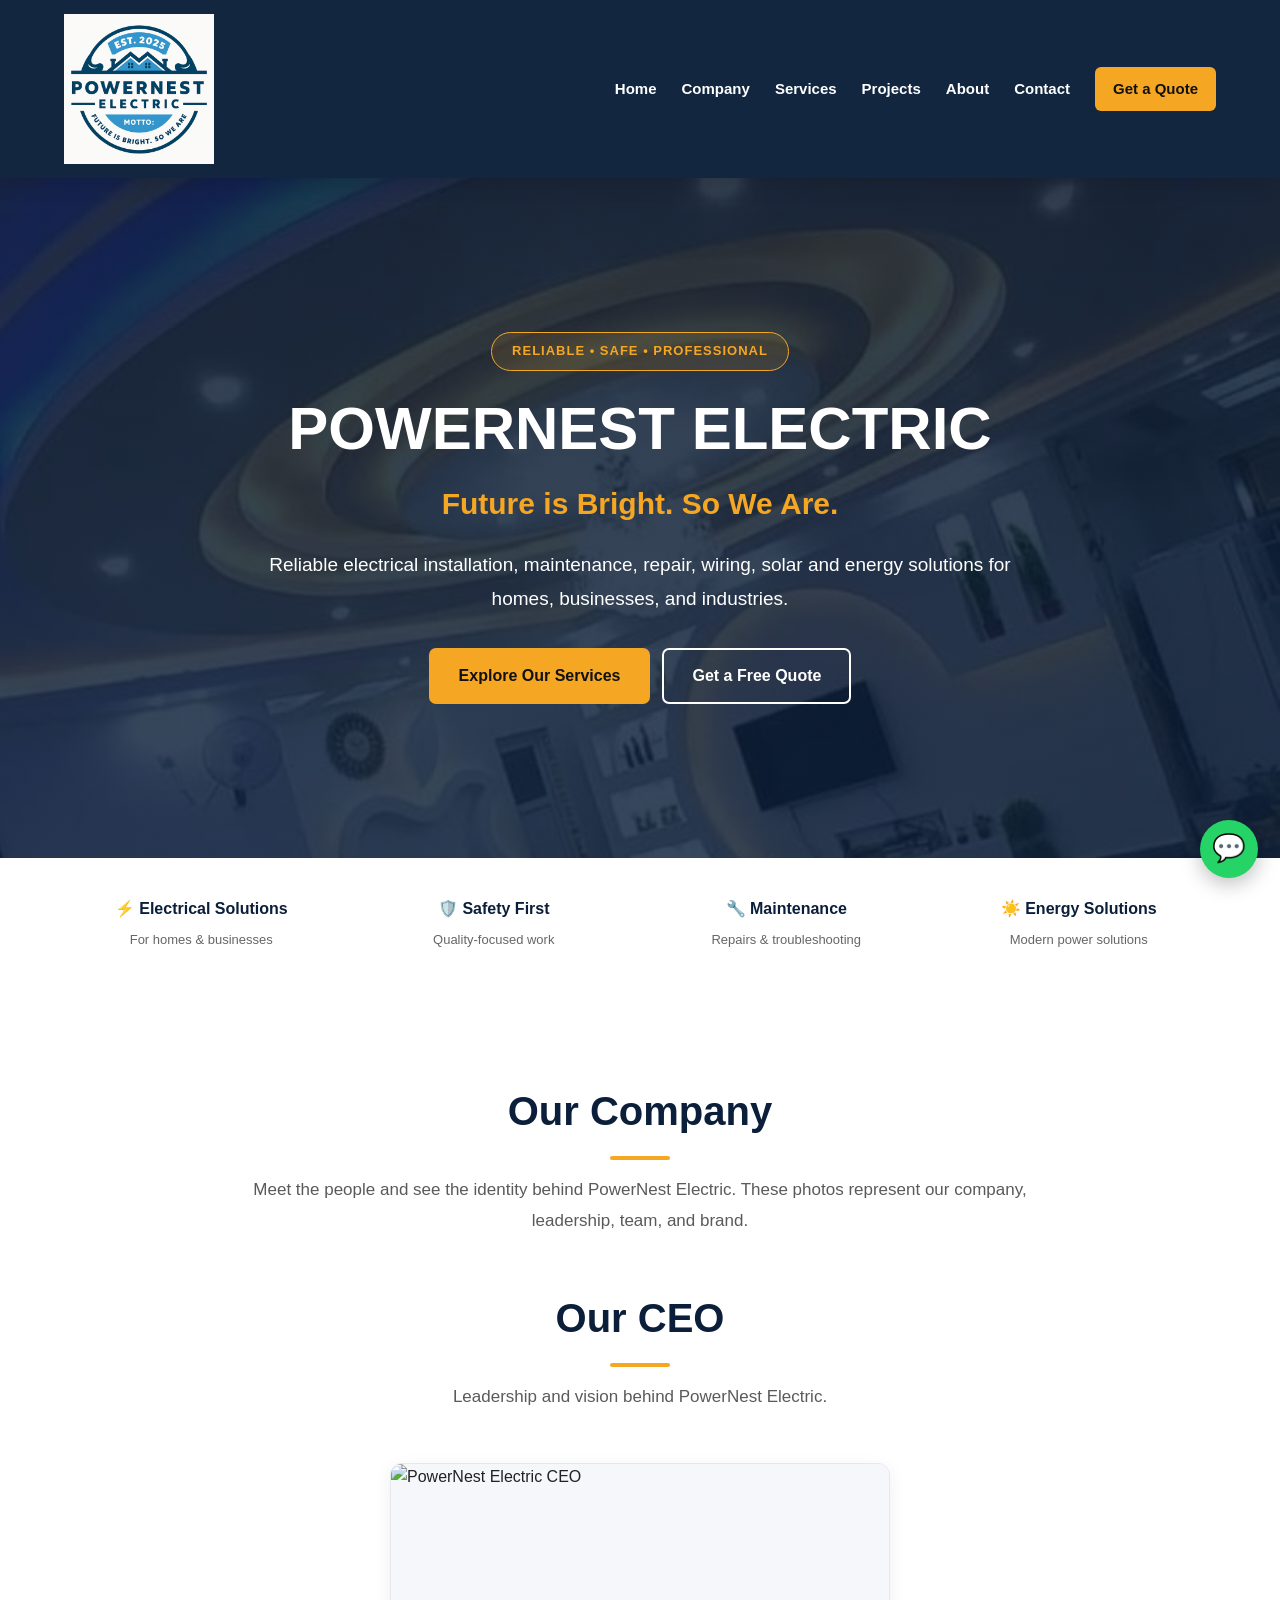
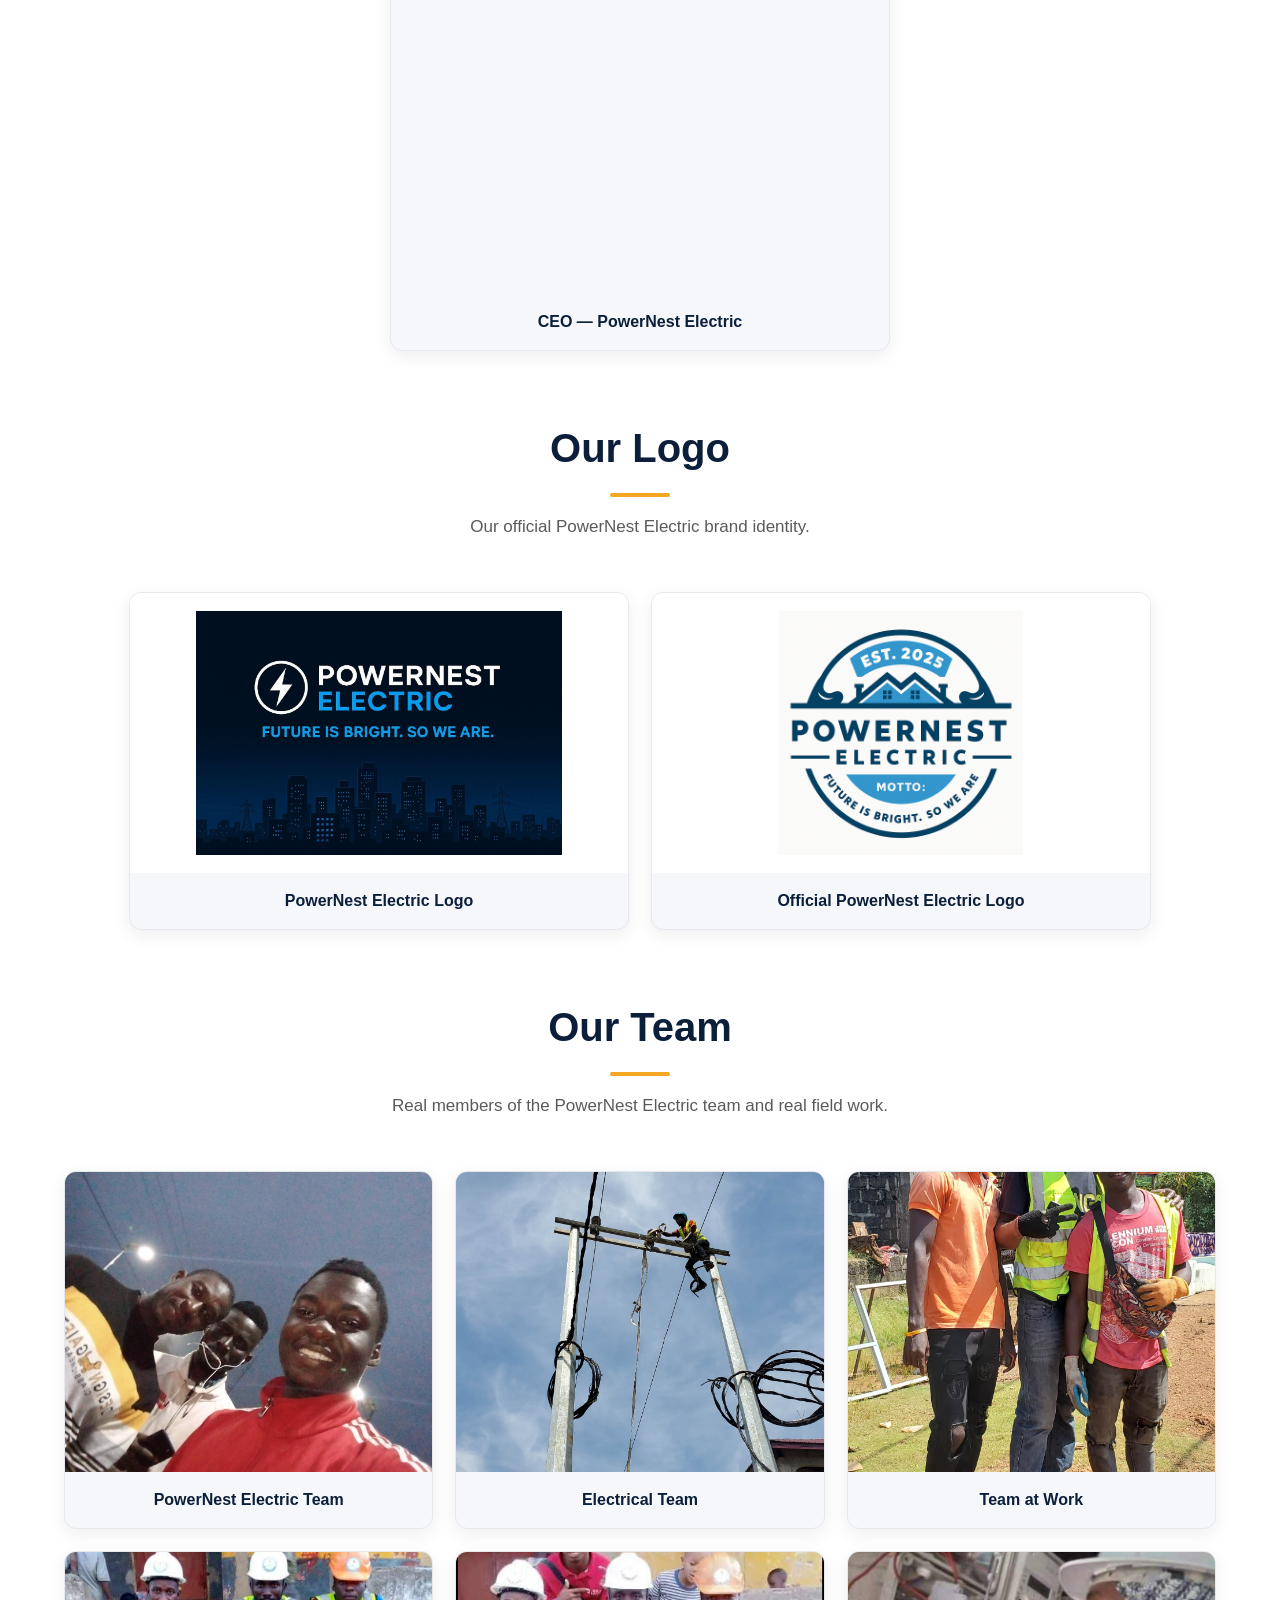
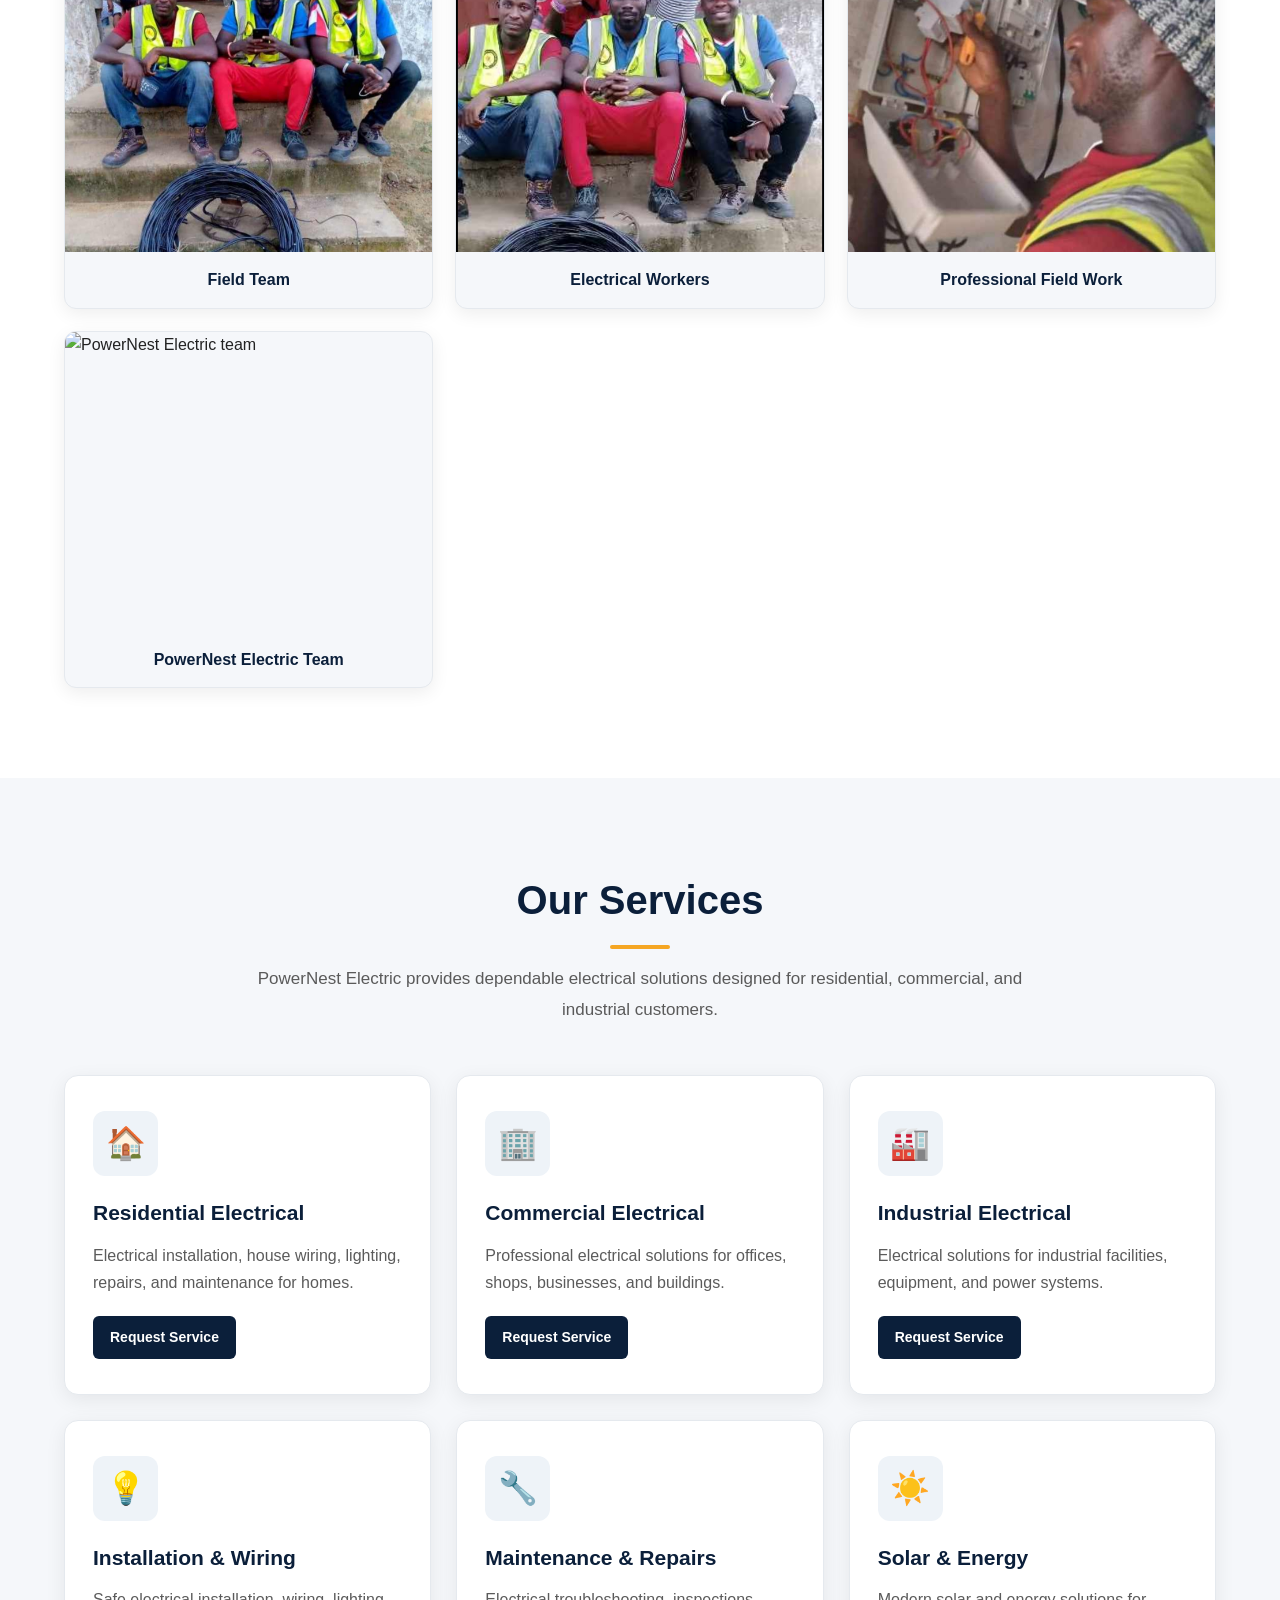
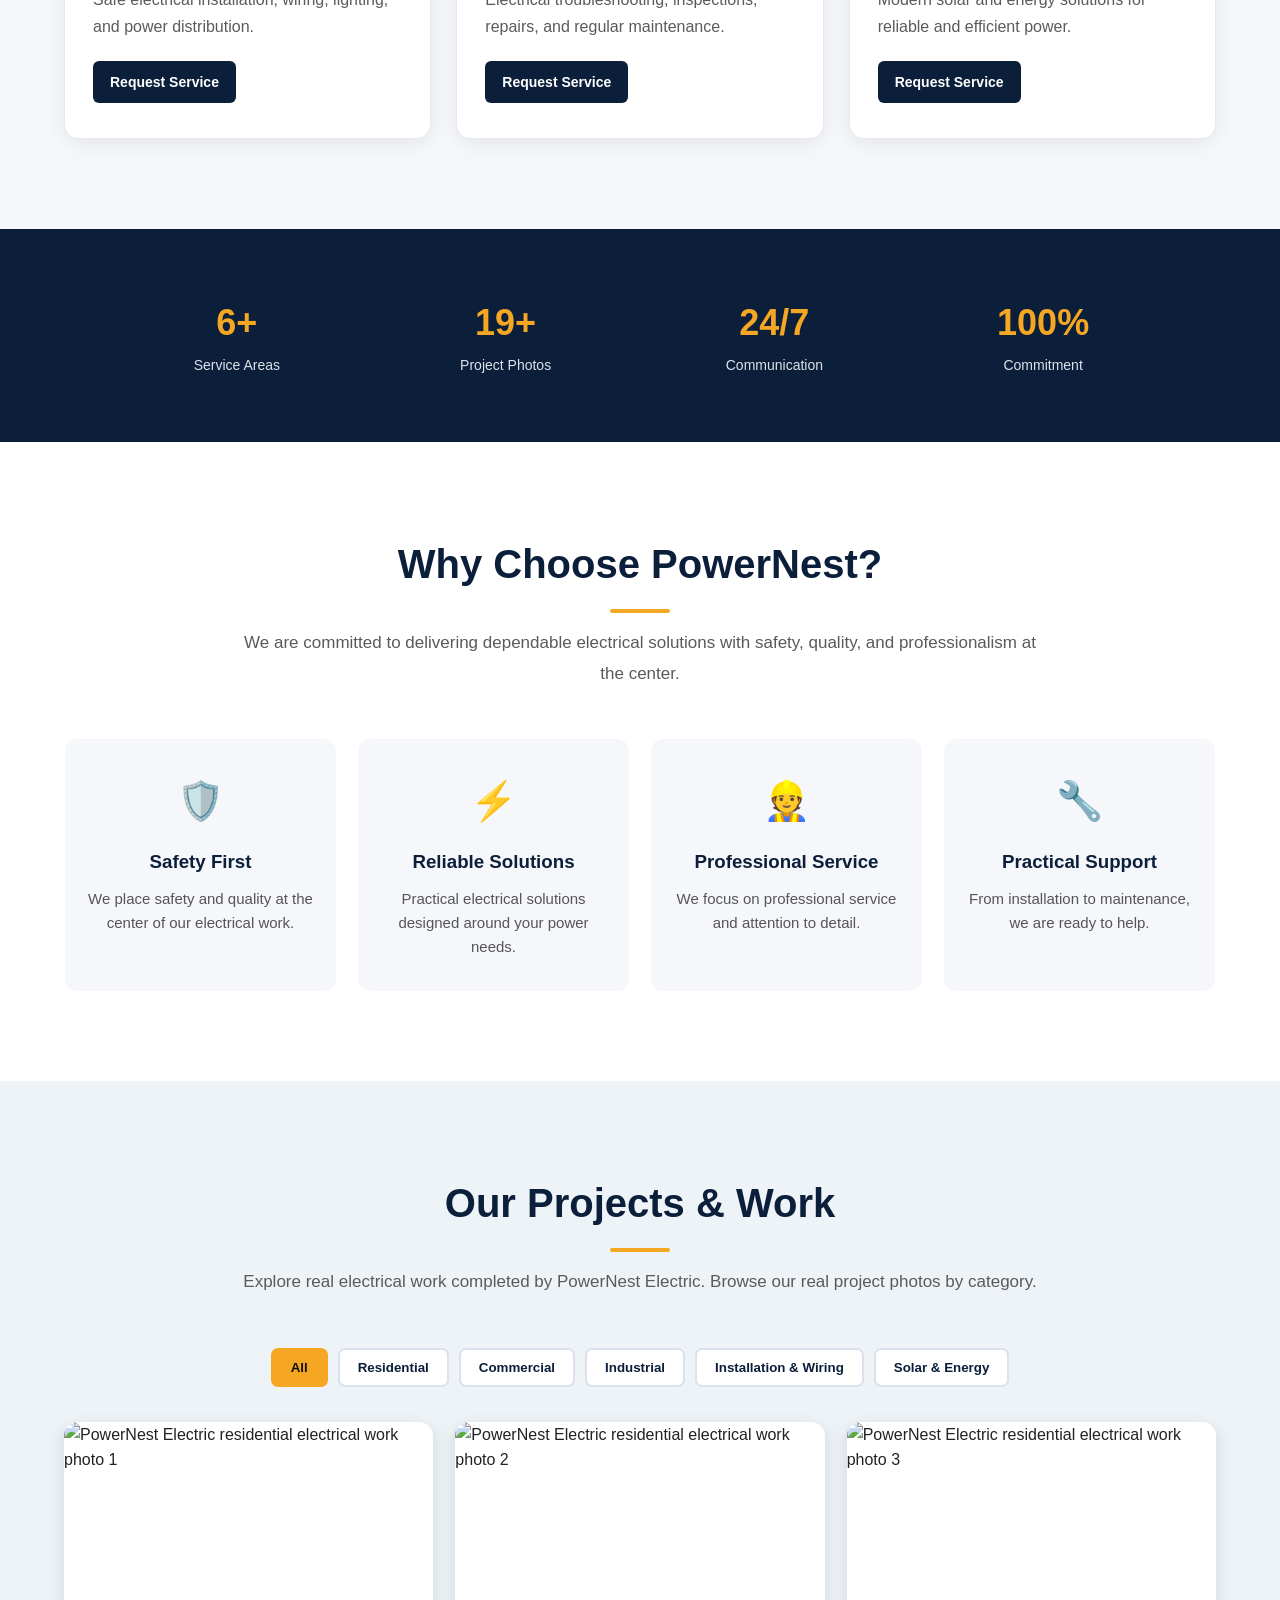
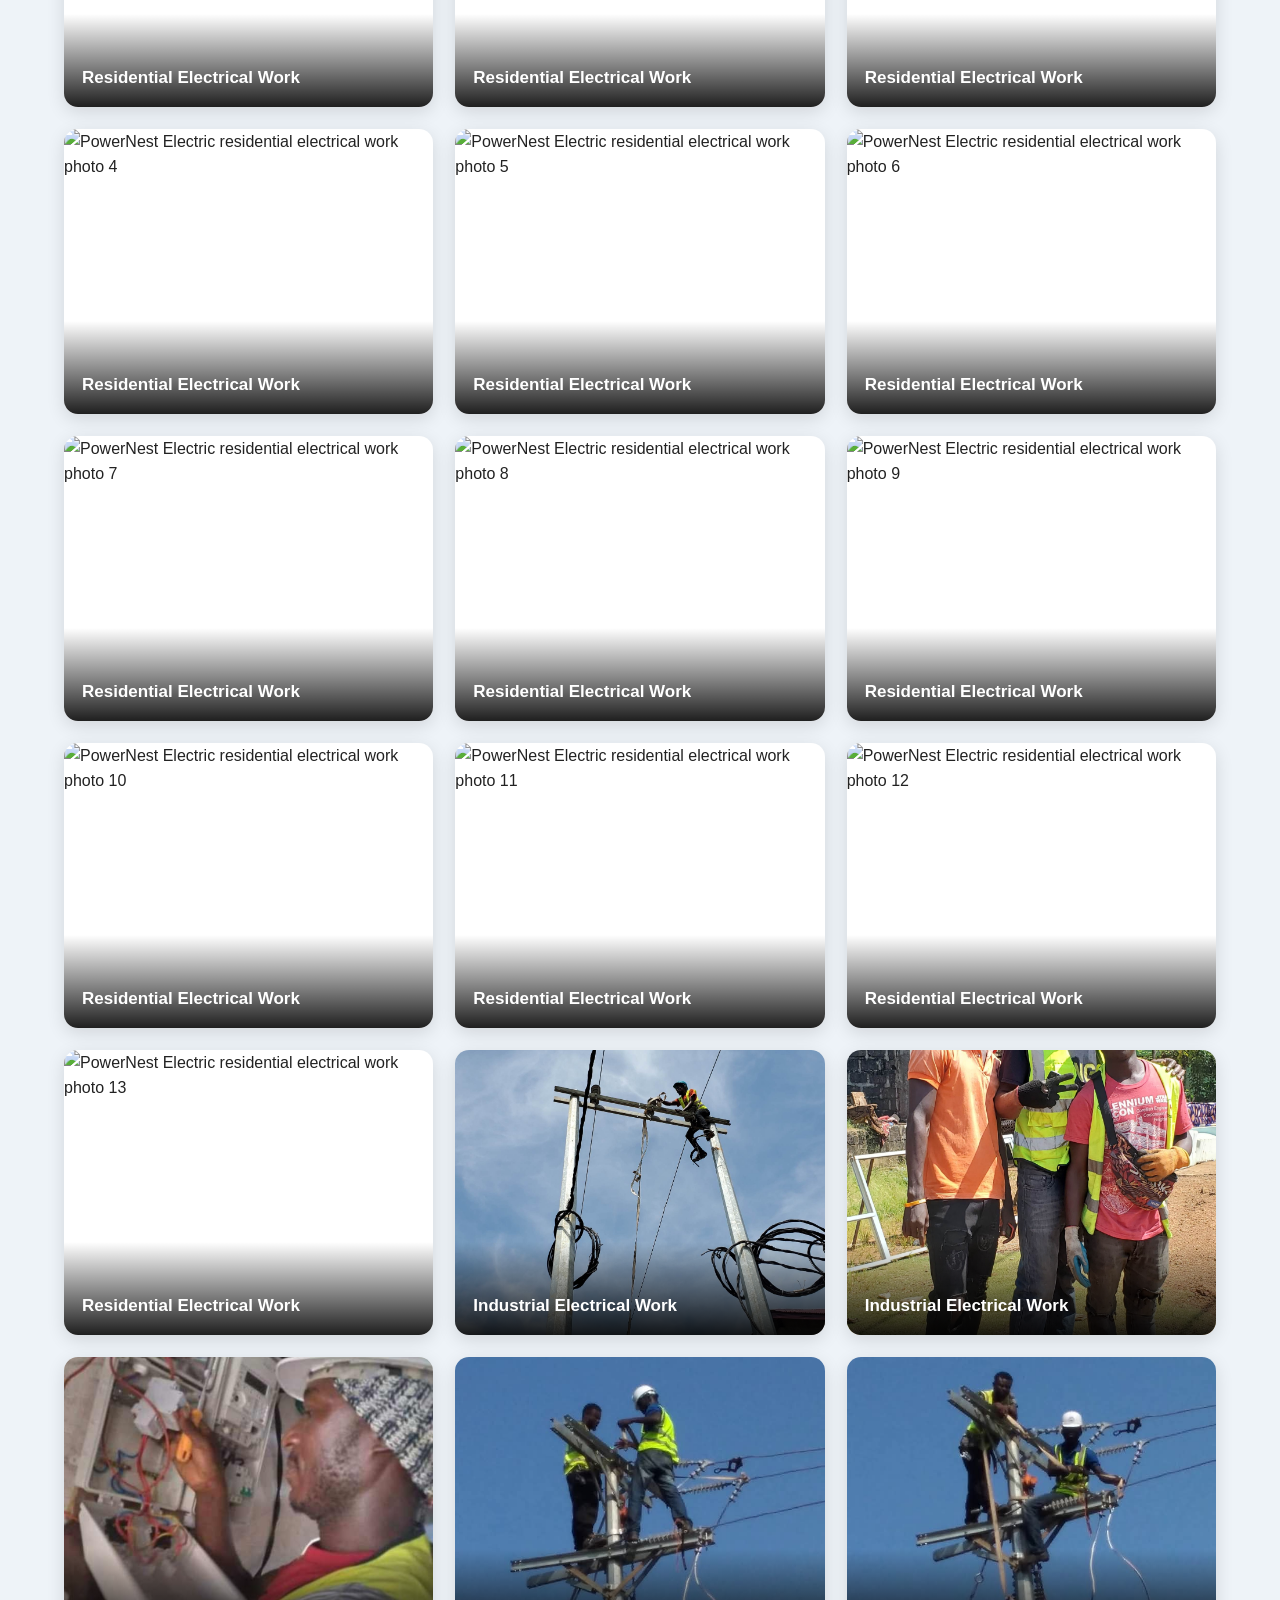
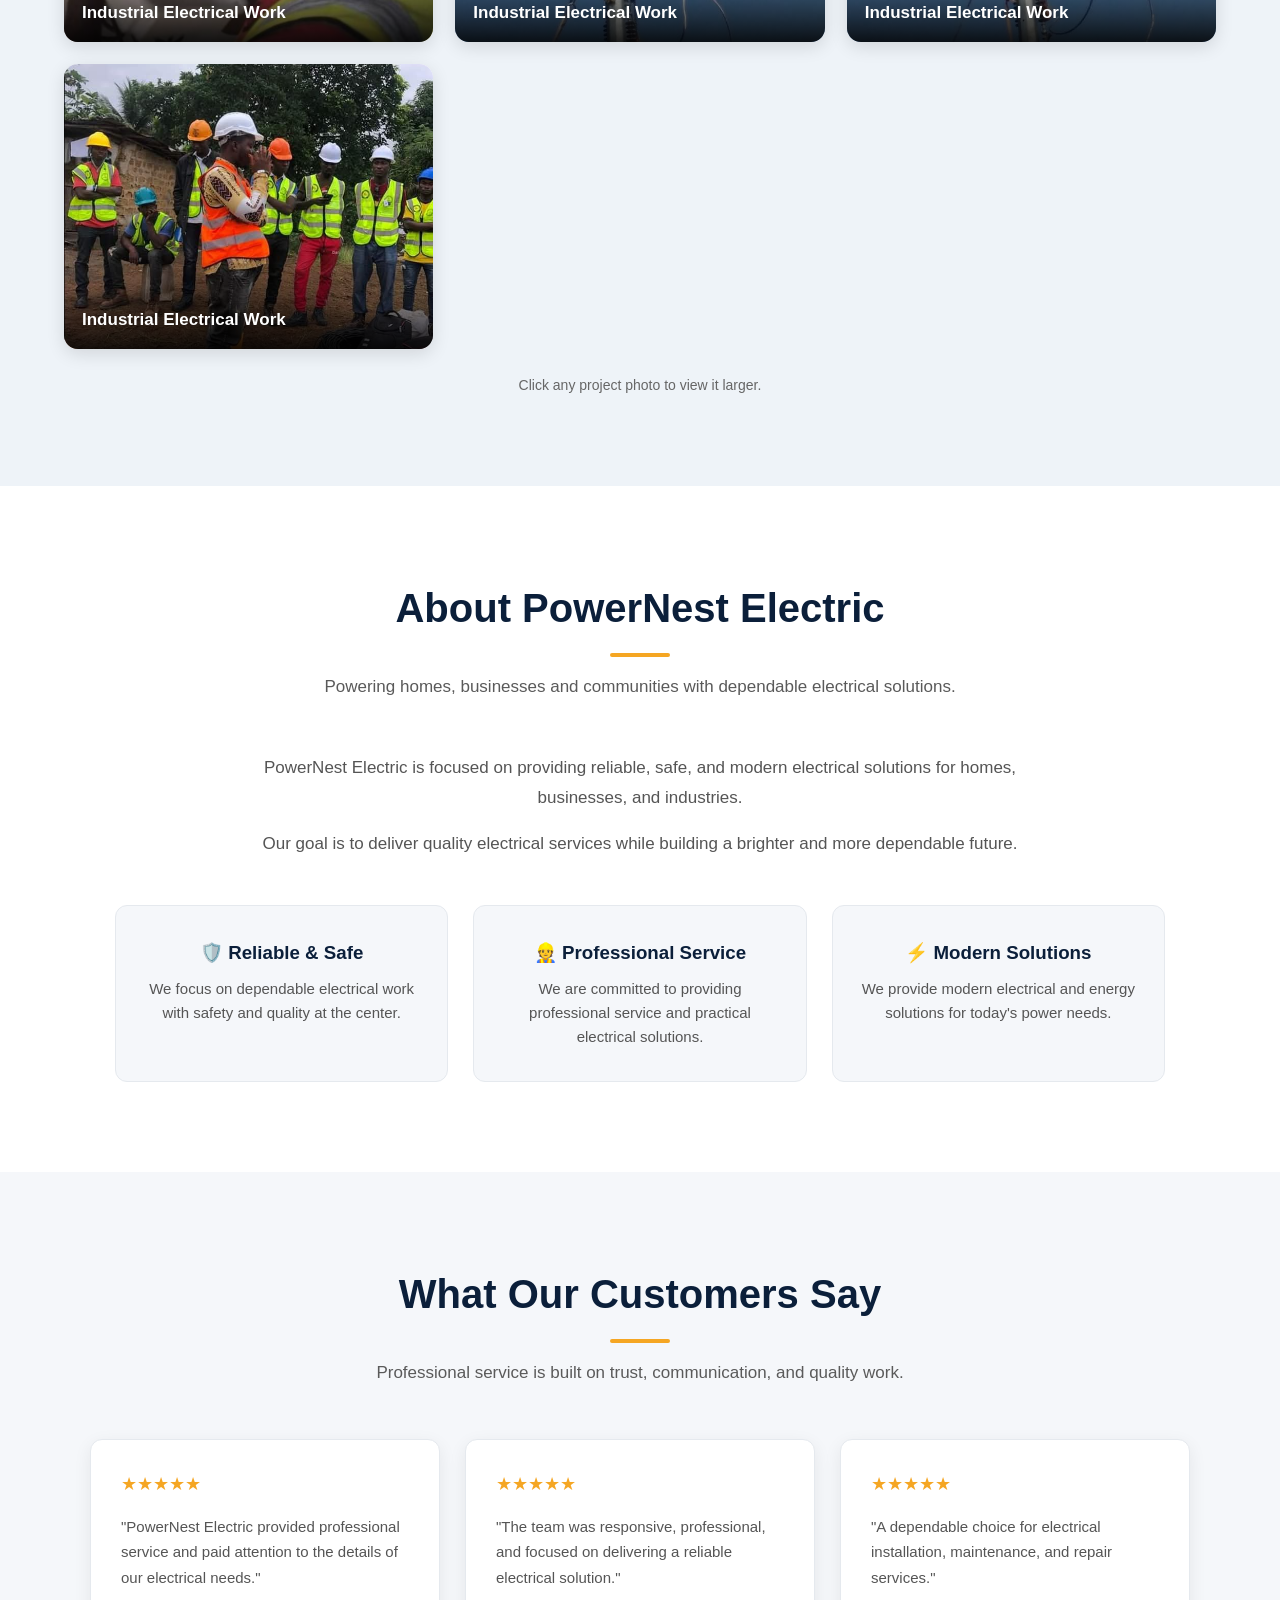
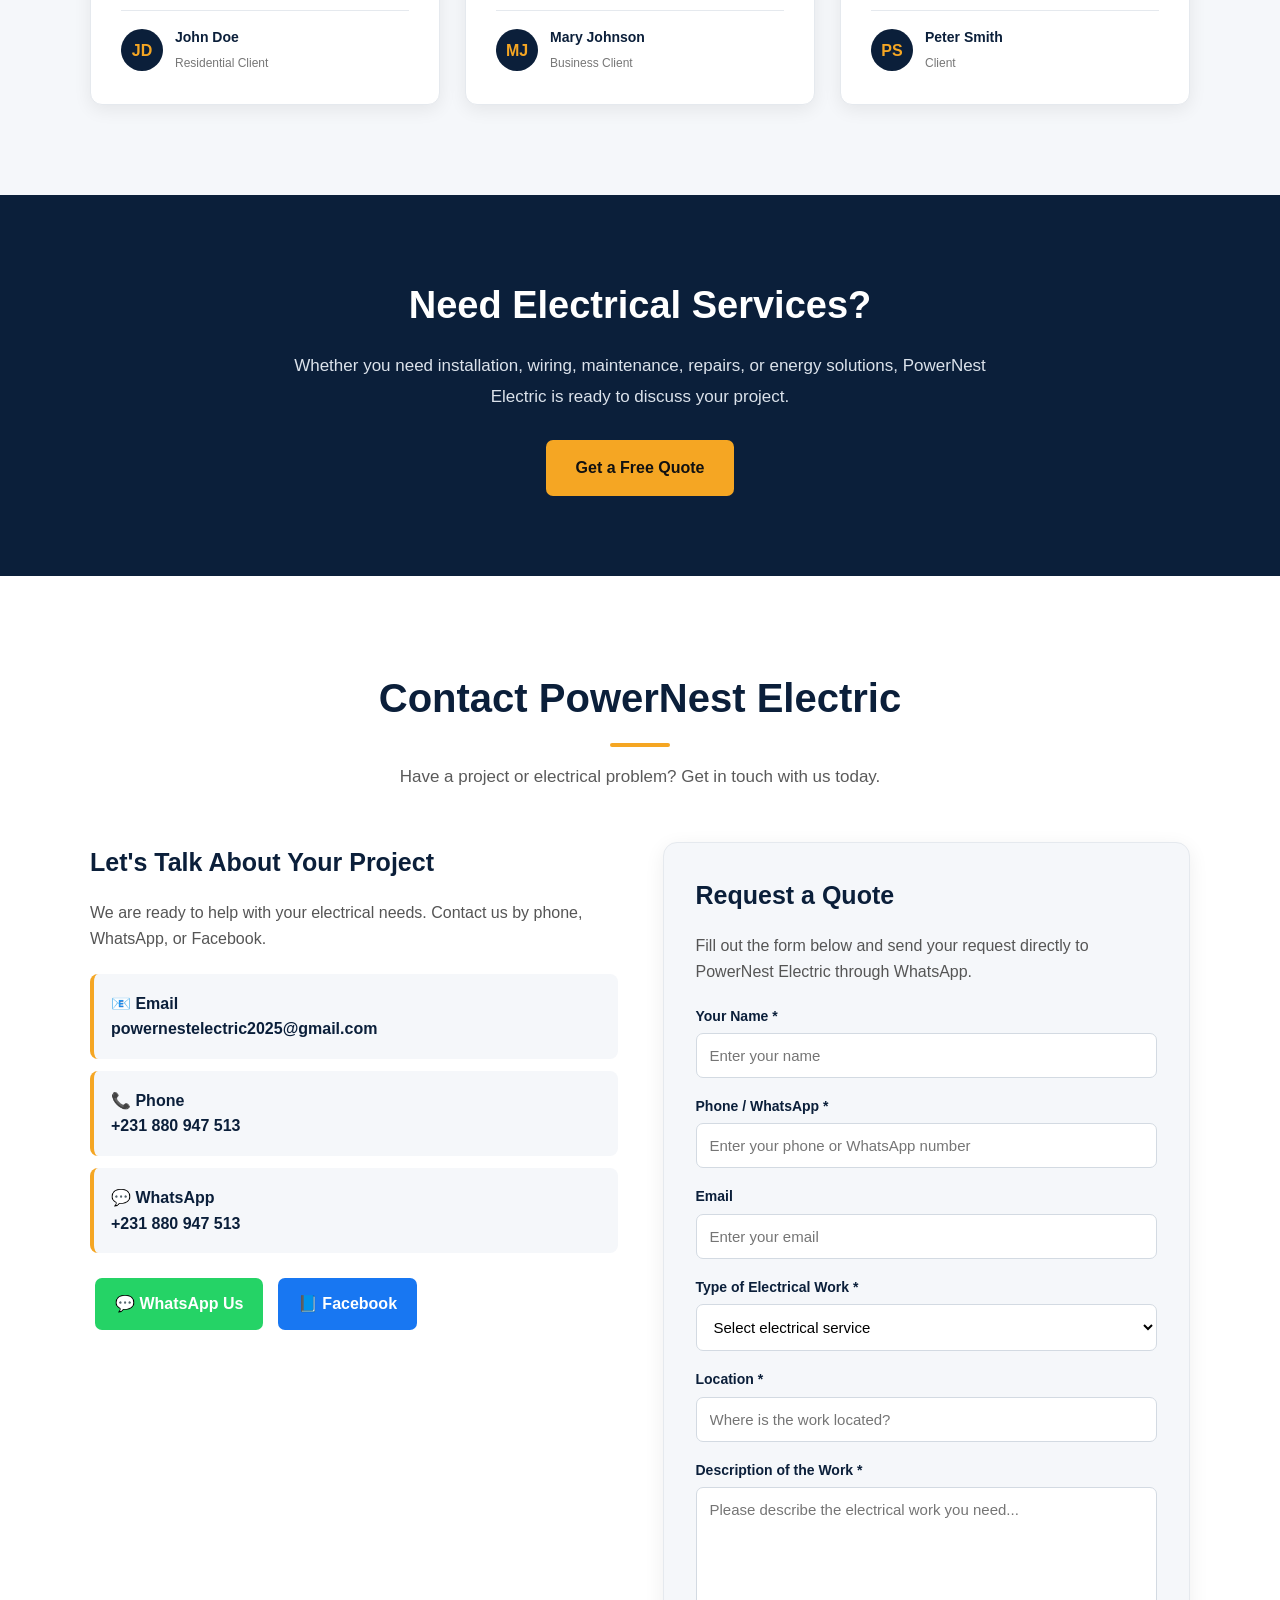
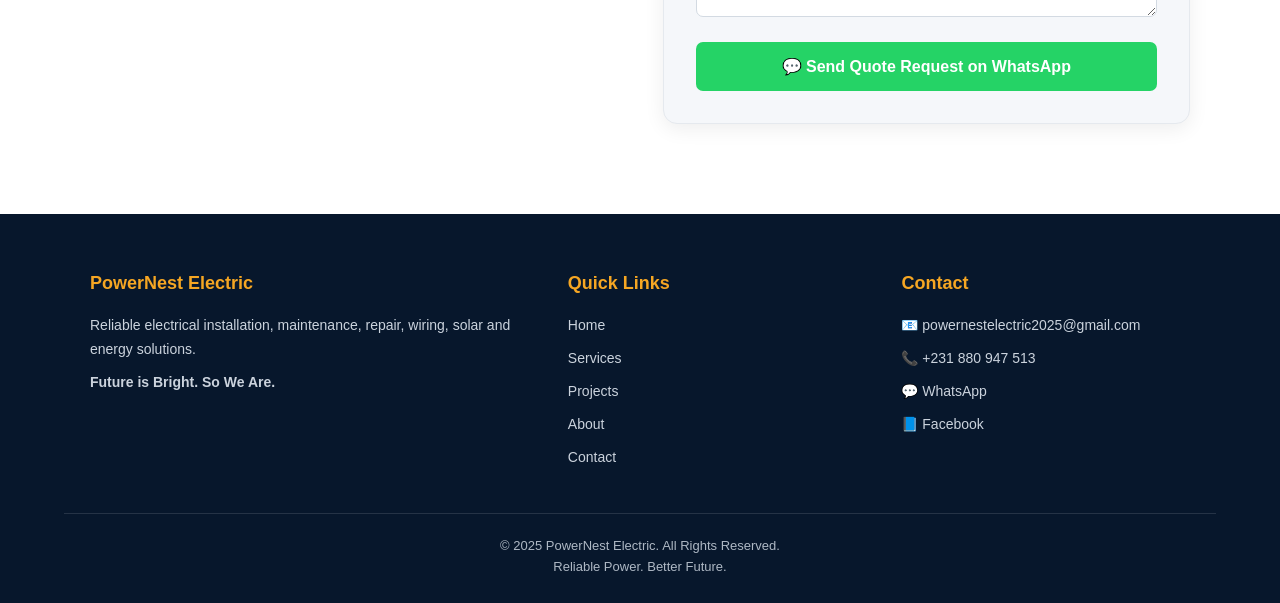
==== commit 77ebefb0: "Update website photo categories and gallery" ====
--- a/index.html
+++ b/index.html
@@ -1,2267 +1,2651 @@
-```html
-<!DOCTYPE html>
-<html lang="en">
-
-<head>
-    <meta charset="UTF-8">
-    <meta name="viewport" content="width=device-width, initial-scale=1.0">
-
-    <meta name="description"
-        content="PowerNest Electric provides reliable electrical installation, maintenance, repair, wiring, solar and energy solutions for residential, commercial and industrial customers.">
-
-    <meta name="keywords"
-        content="PowerNest Electric, electrical services, electrical installation, electrical wiring, electrical repairs, maintenance, solar energy, Liberia electrician">
-
-    <meta name="author" content="PowerNest Electric">
-    <meta name="theme-color" content="#0b1f3a">
-
-    <title>PowerNest Electric | Reliable Electrical Solutions</title>
-
-    <style>
-
-        * {
-            box-sizing: border-box;
-            margin: 0;
-            padding: 0;
-        }
-
-        html {
-            scroll-behavior: smooth;
-            scroll-padding-top: 90px;
-        }
-
-        body {
-            font-family: Arial, Helvetica, sans-serif;
-            background: #f5f7fa;
-            color: #222;
-            line-height: 1.6;
-            overflow-x: hidden;
-        }
-
-        a {
-            text-decoration: none;
-        }
-
-        img {
-            max-width: 100%;
-        }
-
-        button,
-        input,
-        textarea,
-        select {
-            font-family: inherit;
-        }
-
-        /* HEADER */
-
-        header {
-            position: sticky;
-            top: 0;
-            z-index: 1000;
-            background: rgba(11, 31, 58, 0.97);
-            color: white;
-            padding: 14px 5%;
-            box-shadow: 0 4px 20px rgba(0, 0, 0, 0.15);
-            backdrop-filter: blur(10px);
-        }
-
-        nav {
-            max-width: 1250px;
-            margin: auto;
-            display: flex;
-            align-items: center;
-            justify-content: space-between;
-        }
-
-        .logo img {
-            width: 150px;
-            height: auto;
-            display: block;
-        }
-
-        .nav-links {
-            display: flex;
-            align-items: center;
-            gap: 25px;
-        }
-
-        .nav-links a {
-            color: white;
-            font-weight: bold;
-            font-size: 15px;
-            position: relative;
-            transition: 0.3s;
-        }
-
-        .nav-links a:hover {
-            color: #f5a623;
-        }
-
-        .nav-quote {
-            background: #f5a623;
-            color: #111 !important;
-            padding: 10px 18px;
-            border-radius: 6px;
-        }
-
-        .menu-toggle {
-            display: none;
-            background: none;
-            border: none;
-            color: white;
-            font-size: 30px;
-            cursor: pointer;
-        }
-
-        /* HERO */
-
-        .hero {
-            min-height: 680px;
-            display: flex;
-            align-items: center;
-            justify-content: center;
-            text-align: center;
-            padding: 110px 20px;
-            color: white;
-            position: relative;
-
-            background:
-                linear-gradient(
-                    rgba(5, 20, 40, 0.82),
-                    rgba(11, 31, 58, 0.82)
-                ),
-                url("photos/01.jpg")
-                center / cover no-repeat;
-        }
-
-        .hero-content {
-            max-width: 920px;
-        }
-
-        .hero-badge {
-            display: inline-block;
-            border: 1px solid #f5a623;
-            background: rgba(245, 166, 35, 0.12);
-            color: #f5a623;
-            padding: 8px 20px;
-            border-radius: 30px;
-            font-size: 13px;
-            font-weight: bold;
-            letter-spacing: 1px;
-            margin-bottom: 25px;
-        }
-
-        .hero h1 {
-            font-size: 60px;
-            line-height: 1.1;
-            margin-bottom: 18px;
-        }
-
-        .hero h2 {
-            color: #f5a623;
-            font-size: 30px;
-            margin-bottom: 20px;
-        }
-
-        .hero p {
-            max-width: 780px;
-            margin: 0 auto 32px;
-            font-size: 19px;
-            line-height: 1.8;
-        }
-
-        .hero-buttons {
-            display: flex;
-            justify-content: center;
-            flex-wrap: wrap;
-            gap: 12px;
-        }
-
-        .button {
-            display: inline-block;
-            background: #f5a623;
-            color: #111;
-            padding: 15px 30px;
-            border-radius: 7px;
-            font-weight: bold;
-            transition: 0.3s;
-        }
-
-        .button:hover {
-            background: white;
-            color: #0b1f3a;
-            transform: translateY(-3px);
-        }
-
-        .button-outline {
-            display: inline-block;
-            background: transparent;
-            color: white;
-            border: 2px solid white;
-            padding: 13px 28px;
-            border-radius: 7px;
-            font-weight: bold;
-        }
-
-        .button-outline:hover {
-            background: white;
-            color: #0b1f3a;
-        }
-
-        /* TRUST */
-
-        .trust-strip {
-            background: white;
-            padding: 28px 20px;
-            box-shadow: 0 3px 15px rgba(0,0,0,0.08);
-        }
-
-        .trust-box {
-            max-width: 1150px;
-            margin: auto;
-            display: grid;
-            grid-template-columns: repeat(4, 1fr);
-            gap: 20px;
-        }
-
-        .trust-item {
-            text-align: center;
-            padding: 10px;
-        }
-
-        .trust-item strong {
-            display: block;
-            color: #0b1f3a;
-            font-size: 16px;
-            margin-bottom: 4px;
-        }
-
-        .trust-item span {
-            color: #666;
-            font-size: 13px;
-        }
-
-        /* SECTIONS */
-
-        .section {
-            padding: 90px 5%;
-        }
-
-        .section-light {
-            background: #f5f7fa;
-        }
-
-        .section-white {
-            background: white;
-        }
-
-        .section-blue {
-            background: #eef3f8;
-        }
-
-        .section-header {
-            max-width: 800px;
-            margin: 0 auto 50px;
-            text-align: center;
-        }
-
-        .section-title {
-            color: #0b1f3a;
-            font-size: 40px;
-            margin-bottom: 15px;
-        }
-
-        .section-title::after {
-            content: "";
-            display: block;
-            width: 60px;
-            height: 4px;
-            background: #f5a623;
-            margin: 13px auto 0;
-            border-radius: 5px;
-        }
-
-        .section-intro {
-            color: #5a5a5a;
-            font-size: 17px;
-            line-height: 1.8;
-        }
-
-        /* SERVICES */
-
-        .service-box {
-            max-width: 1200px;
-            margin: auto;
-            display: grid;
-            grid-template-columns: repeat(3, 1fr);
-            gap: 25px;
-        }
-
-        .card {
-            background: white;
-            padding: 35px 28px;
-            border-radius: 14px;
-            border: 1px solid #e5e9ee;
-            box-shadow: 0 5px 20px rgba(0,0,0,0.07);
-            transition: 0.3s;
-        }
-
-        .card:hover {
-            transform: translateY(-8px);
-        }
-
-        .service-icon {
-            width: 65px;
-            height: 65px;
-            display: flex;
-            align-items: center;
-            justify-content: center;
-            background: #eef3f8;
-            border-radius: 12px;
-            font-size: 32px;
-            margin-bottom: 20px;
-        }
-
-        .card h3 {
-            color: #0b1f3a;
-            font-size: 21px;
-            margin-bottom: 12px;
-        }
-
-        .card p {
-            color: #5b5b5b;
-            line-height: 1.7;
-            margin-bottom: 20px;
-        }
-
-        .service-button {
-            display: inline-block;
-            background: #0b1f3a;
-            color: white;
-            padding: 10px 17px;
-            border-radius: 6px;
-            font-size: 14px;
-            font-weight: bold;
-        }
-
-        .service-button:hover {
-            background: #f5a623;
-            color: #111;
-        }
-
-        /* STATS */
-
-        .stats {
-            background: #0b1f3a;
-            color: white;
-            padding: 65px 5%;
-        }
-
-        .stats-container {
-            max-width: 1050px;
-            margin: auto;
-            display: grid;
-            grid-template-columns: repeat(4, 1fr);
-            gap: 25px;
-            text-align: center;
-        }
-
-        .stat-number {
-            display: block;
-            color: #f5a623;
-            font-size: 36px;
-            font-weight: bold;
-        }
-
-        .stat-label {
-            color: #dbe2eb;
-            font-size: 14px;
-        }
-
-        /* WHY */
-
-        .why-container {
-            max-width: 1150px;
-            margin: auto;
-            display: grid;
-            grid-template-columns: repeat(4, 1fr);
-            gap: 22px;
-        }
-
-        .why-card {
-            text-align: center;
-            padding: 32px 20px;
-            background: #f5f7fa;
-            border-radius: 12px;
-        }
-
-        .why-icon {
-            font-size: 38px;
-            margin-bottom: 15px;
-        }
-
-        .why-card h3 {
-            color: #0b1f3a;
-            margin-bottom: 10px;
-        }
-
-        .why-card p {
-            color: #555;
-            font-size: 15px;
-        }
-
-        /* GALLERY */
-
-        .gallery-box {
-            max-width: 1200px;
-            margin: auto;
-            display: grid;
-            grid-template-columns: repeat(3, 1fr);
-            gap: 22px;
-        }
-
-        .gallery-item {
-            position: relative;
-            overflow: hidden;
-            border-radius: 14px;
-            height: 285px;
-            background: white;
-            box-shadow: 0 5px 18px rgba(0,0,0,0.12);
-            cursor: pointer;
-        }
-
-        .gallery-item img {
-            width: 100%;
-            height: 100%;
-            object-fit: cover;
-            display: block;
-            transition: transform 0.5s;
-        }
-
-        .gallery-item:hover img {
-            transform: scale(1.08);
-        }
-
-        .gallery-caption {
-            position: absolute;
-            bottom: 0;
-            left: 0;
-            right: 0;
-            padding: 50px 18px 16px;
-            color: white;
-            font-size: 17px;
-            font-weight: bold;
-            background: linear-gradient(
-                transparent,
-                rgba(0,0,0,0.88)
-            );
-        }
-
-        .gallery-hint {
-            text-align: center;
-            margin-top: 25px;
-            color: #666;
-            font-size: 14px;
-        }
-
-        /* MODAL */
-
-        .modal {
-            display: none;
-            position: fixed;
-            z-index: 3000;
-            inset: 0;
-            background: rgba(0,0,0,0.94);
-            align-items: center;
-            justify-content: center;
-            padding: 25px;
-        }
-
-        .modal.show {
-            display: flex;
-        }
-
-        .modal img {
-            max-width: 92%;
-            max-height: 85vh;
-            object-fit: contain;
-            border-radius: 8px;
-        }
-
-        .close-modal {
-            position: absolute;
-            top: 15px;
-            right: 30px;
-            color: white;
-            font-size: 45px;
-            cursor: pointer;
-        }
-
-        /* ABOUT */
-
-        .about-container {
-            max-width: 1050px;
-            margin: auto;
-            text-align: center;
-        }
-
-        .about-container > p {
-            max-width: 800px;
-            margin: 15px auto;
-            color: #555;
-            font-size: 17px;
-            line-height: 1.8;
-        }
-
-        .about-boxes {
-            display: grid;
-            grid-template-columns: repeat(3, 1fr);
-            gap: 25px;
-            margin-top: 45px;
-        }
-
-        .about-card {
-            background: #f5f7fa;
-            padding: 32px 25px;
-            border-radius: 12px;
-            border: 1px solid #e5e9ee;
-        }
-
-        .about-card h3 {
-            color: #0b1f3a;
-            margin-bottom: 10px;
-        }
-
-        .about-card p {
-            color: #555;
-            font-size: 15px;
-        }
-
-        /* TESTIMONIALS */
-
-        .testimonial-container {
-            max-width: 1100px;
-            margin: auto;
-            display: grid;
-            grid-template-columns: repeat(3, 1fr);
-            gap: 25px;
-        }
-
-        .testimonial {
-            background: white;
-            padding: 30px;
-            border-radius: 12px;
-            border: 1px solid #e5e9ee;
-            box-shadow: 0 5px 18px rgba(0,0,0,0.07);
-        }
-
-        .stars {
-            color: #f5a623;
-            font-size: 18px;
-            margin-bottom: 15px;
-        }
-
-        .testimonial p {
-            color: #555;
-            line-height: 1.7;
-            font-size: 15px;
-            margin-bottom: 20px;
-        }
-
-        .customer-info {
-            display: flex;
-            align-items: center;
-            gap: 12px;
-            border-top: 1px solid #e5e9ee;
-            padding-top: 15px;
-        }
-
-        .customer-avatar {
-            width: 42px;
-            height: 42px;
-            border-radius: 50%;
-            background: #0b1f3a;
-            color: #f5a623;
-            display: flex;
-            align-items: center;
-            justify-content: center;
-            font-weight: bold;
-        }
-
-        .customer-details strong {
-            display: block;
-            color: #0b1f3a;
-            font-size: 14px;
-        }
-
-        .customer-details span {
-            color: #777;
-            font-size: 12px;
-        }
-
-        /* CTA */
-
-        .cta {
-            background: #0b1f3a;
-            color: white;
-            text-align: center;
-            padding: 80px 25px;
-        }
-
-        .cta h2 {
-            font-size: 38px;
-            margin-bottom: 15px;
-        }
-
-        .cta p {
-            max-width: 720px;
-            margin: 0 auto 28px;
-            color: #dbe2eb;
-            font-size: 17px;
-            line-height: 1.8;
-        }
-
-        /* CONTACT */
-
-        .contact-container {
-            max-width: 1100px;
-            margin: auto;
-            display: grid;
-            grid-template-columns: 1fr 1fr;
-            gap: 45px;
-            align-items: start;
-        }
-
-        .contact-info h3,
-        .contact-form h3 {
-            color: #0b1f3a;
-            font-size: 25px;
-            margin-bottom: 18px;
-        }
-
-        .contact-info > p {
-            color: #555;
-            margin-bottom: 22px;
-        }
-
-        .contact-detail {
-            background: #f5f7fa;
-            padding: 17px;
-            border-radius: 8px;
-            margin-bottom: 12px;
-            border-left: 4px solid #f5a623;
-        }
-
-        .contact-detail strong {
-            color: #0b1f3a;
-        }
-
-        .contact-detail a {
-            color: #0b1f3a;
-            font-weight: bold;
-            word-break: break-word;
-        }
-
-        .contact-buttons {
-            margin-top: 20px;
-        }
-
-        .whatsapp-button,
-        .facebook-button {
-            display: inline-block;
-            color: white !important;
-            padding: 13px 20px;
-            border-radius: 7px;
-            font-weight: bold;
-            margin: 5px;
-        }
-
-        .whatsapp-button {
-            background: #25D366;
-        }
-
-        .facebook-button {
-            background: #1877F2;
-        }
-
-        /* FORM */
-
-        .contact-form {
-            background: #f5f7fa;
-            padding: 32px;
-            border-radius: 14px;
-            box-shadow: 0 5px 20px rgba(0,0,0,0.07);
-            border: 1px solid #e5e9ee;
-        }
-
-        .form-group {
-            margin-bottom: 17px;
-        }
-
-        .form-group label {
-            display: block;
-            font-weight: bold;
-            color: #0b1f3a;
-            margin-bottom: 6px;
-            font-size: 14px;
-        }
-
-        .form-group input,
-        .form-group select,
-        .form-group textarea {
-            width: 100%;
-            padding: 13px;
-            border: 1px solid #d3dae2;
-            border-radius: 7px;
-            background: white;
-            font-size: 15px;
-            outline: none;
-        }
-
-        .form-group textarea {
-            min-height: 130px;
-            resize: vertical;
-        }
-
-        .submit-button {
-            width: 100%;
-            border: none;
-            background: #25D366;
-            color: white;
-            padding: 15px;
-            border-radius: 7px;
-            font-weight: bold;
-            font-size: 16px;
-            cursor: pointer;
-        }
-
-        .submit-button:hover {
-            background: #128C7E;
-        }
-
-        /* FOOTER */
-
-        footer {
-            background: #07172c;
-            color: white;
-            padding: 55px 5% 25px;
-        }
-
-        .footer-container {
-            max-width: 1100px;
-            margin: auto;
-            display: grid;
-            grid-template-columns: 1.5fr 1fr 1fr;
-            gap: 45px;
-            padding-bottom: 35px;
-        }
-
-        .footer-column h3 {
-            color: #f5a623;
-            margin-bottom: 17px;
-            font-size: 18px;
-        }
-
-        .footer-column p,
-        .footer-column a {
-            color: #cbd3dd;
-            font-size: 14px;
-            margin-bottom: 9px;
-            line-height: 1.7;
-        }
-
-        .footer-column a {
-            display: block;
-        }
-
-        .footer-bottom {
-            border-top: 1px solid rgba(255,255,255,0.12);
-            padding-top: 22px;
-            text-align: center;
-            color: #aeb8c4;
-            font-size: 13px;
-        }
-
-        /* FLOATING WHATSAPP */
-
-        .floating-whatsapp {
-            position: fixed;
-            right: 22px;
-            bottom: 22px;
-            width: 58px;
-            height: 58px;
-            background: #25D366;
-            color: white;
-            border-radius: 50%;
-            display: flex;
-            align-items: center;
-            justify-content: center;
-            font-size: 27px;
-            box-shadow: 0 6px 20px rgba(0,0,0,0.25);
-            z-index: 1500;
-        }
-
-        /* BACK TO TOP */
-
-        .back-to-top {
-            position: fixed;
-            right: 25px;
-            bottom: 92px;
-            width: 42px;
-            height: 42px;
-            background: #0b1f3a;
-            color: white;
-            border-radius: 50%;
-            display: flex;
-            align-items: center;
-            justify-content: center;
-            font-size: 20px;
-            opacity: 0;
-            visibility: hidden;
-            transition: 0.3s;
-            z-index: 1400;
-        }
-
-        .back-to-top.show {
-            opacity: 1;
-            visibility: visible;
-        }
-
-        /* MOBILE */
-
-        @media (max-width: 1000px) {
-
-            .service-box {
-                grid-template-columns: repeat(2, 1fr);
-            }
-
-            .why-container {
-                grid-template-columns: repeat(2, 1fr);
-            }
-
-            .gallery-box {
-                grid-template-columns: repeat(2, 1fr);
-            }
-
-            .stats-container {
-                grid-template-columns: repeat(2, 1fr);
-            }
-
-            .testimonial-container {
-                grid-template-columns: 1fr;
-            }
-
-            .contact-container {
-                grid-template-columns: 1fr;
-            }
-
-            .footer-container {
-                grid-template-columns: 1fr 1fr;
-            }
-        }
-
-        @media (max-width: 750px) {
-
-            header {
-                padding: 12px 18px;
-            }
-
-            .logo img {
-                width: 130px;
-            }
-
-            .menu-toggle {
-                display: block;
-            }
-
-            .nav-links {
-                position: absolute;
-                top: 58px;
-                left: 0;
-                right: 0;
-                background: #0b1f3a;
-                display: none;
-                flex-direction: column;
-                gap: 0;
-                padding: 12px 20px 20px;
-            }
-
-            .nav-links.active {
-                display: flex;
-            }
-
-            .nav-links a {
-                padding: 12px;
-                text-align: center;
-            }
-
-            .hero {
-                min-height: 650px;
-                padding: 90px 20px;
-            }
-
-            .hero h1 {
-                font-size: 39px;
-            }
-
-            .hero h2 {
-                font-size: 23px;
-            }
-
-            .hero p {
-                font-size: 16px;
-            }
-
-            .hero-buttons {
-                flex-direction: column;
-                align-items: center;
-            }
-
-            .button,
-            .button-outline {
-                width: 90%;
-                max-width: 310px;
-                text-align: center;
-            }
-
-            .trust-box {
-                grid-template-columns: repeat(2, 1fr);
-            }
-
-            .section {
-                padding: 65px 20px;
-            }
-
-            .section-title {
-                font-size: 31px;
-            }
-
-            .service-box,
-            .why-container,
-            .gallery-box,
-            .about-boxes {
-                grid-template-columns: 1fr;
-            }
-
-            .gallery-item {
-                height: 270px;
-            }
-
-            .contact-form {
-                padding: 25px 20px;
-            }
-
-            .footer-container {
-                grid-template-columns: 1fr;
-                text-align: center;
-            }
-
-            .floating-whatsapp {
-                width: 54px;
-                height: 54px;
-                right: 16px;
-                bottom: 16px;
-            }
-        }
-
-    </style>
-
-</head>
-
-<body>
-
-<!-- HEADER -->
-
-<header>
-
-    <nav>
-
-        <a href="#home" class="logo">
-            <img src="logo.png" alt="PowerNest Electric Logo">
-        </a>
-
-        <button
-            class="menu-toggle"
-            id="menuToggle"
-            aria-label="Open navigation menu">
-
-            ☰
-
-        </button>
-
-        <div class="nav-links" id="navLinks">
-
-            <a href="#home">Home</a>
-
-            <a href="#services">Services</a>
-
-            <a href="#projects">Projects</a>
-
-            <a href="#about">About</a>
-
-            <a href="#contact">Contact</a>
-
-            <a href="#contact" class="nav-quote">
-                Get a Quote
-            </a>
-
-        </div>
-
-    </nav>
-
-</header>
-
-
-<!-- HERO -->
-
-<section class="hero" id="home">
-
-    <div class="hero-content">
-
-        <div class="hero-badge">
-            RELIABLE • SAFE • PROFESSIONAL
-        </div>
-
-        <h1>
-            POWERNEST ELECTRIC
-        </h1>
-
-        <h2>
-            Future is Bright. So We Are.
-        </h2>
-
-        <p>
-            Reliable electrical installation,
-            maintenance, repair, wiring, solar
-            and energy solutions for homes,
-            businesses, and industries.
-        </p>
-
-        <div class="hero-buttons">
-
-            <a href="#services" class="button">
-                Explore Our Services
-            </a>
-
-            <a href="#contact" class="button-outline">
-                Get a Free Quote
-            </a>
-
-        </div>
-
-    </div>
-
-</section>
-
-
-<!-- TRUST -->
-
-<section class="trust-strip">
-
-    <div class="trust-box">
-
-        <div class="trust-item">
-            <strong>⚡ Electrical Solutions</strong>
-            <span>For homes & businesses</span>
-        </div>
-
-        <div class="trust-item">
-            <strong>🛡️ Safety First</strong>
-            <span>Quality-focused work</span>
-        </div>
-
-        <div class="trust-item">
-            <strong>🔧 Maintenance</strong>
-            <span>Repairs & troubleshooting</span>
-        </div>
-
-        <div class="trust-item">
-            <strong>☀️ Energy Solutions</strong>
-            <span>Modern power solutions</span>
-        </div>
-
-    </div>
-
-</section>
-
-
-<!-- SERVICES -->
-
-<section class="section section-light" id="services">
-
-    <div class="section-header">
-
-        <h2 class="section-title">
-            Our Services
-        </h2>
-
-        <p class="section-intro">
-            PowerNest Electric provides dependable
-            electrical solutions designed for
-            residential, commercial, and industrial
-            customers.
-        </p>
-
-    </div>
-
-
-    <div class="service-box">
-
-        <div class="card">
-
-            <div class="service-icon">🏠</div>
-
-            <h3>Residential Electrical</h3>
-
-            <p>
-                Electrical installation, house wiring,
-                lighting, repairs, and maintenance
-                for homes.
-            </p>
-
-            <a href="#contact" class="service-button">
-                Request Service
-            </a>
-
-        </div>
-
-
-        <div class="card">
-
-            <div class="service-icon">🏢</div>
-
-            <h3>Commercial Electrical</h3>
-
-            <p>
-                Professional electrical solutions
-                for offices, shops, businesses,
-                and buildings.
-            </p>
-
-            <a href="#contact" class="service-button">
-                Request Service
-            </a>
-
-        </div>
-
-
-        <div class="card">
-
-            <div class="service-icon">🏭</div>
-
-            <h3>Industrial Electrical</h3>
-
-            <p>
-                Electrical solutions for industrial
-                facilities, equipment, and
-                power systems.
-            </p>
-
-            <a href="#contact" class="service-button">
-                Request Service
-            </a>
-
-        </div>
-
-
-        <div class="card">
-
-            <div class="service-icon">💡</div>
-
-            <h3>Installation & Wiring</h3>
-
-            <p>
-                Safe electrical installation,
-                wiring, lighting, and
-                power distribution.
-            </p>
-
-            <a href="#contact" class="service-button">
-                Request Service
-            </a>
-
-        </div>
-
-
-        <div class="card">
-
-            <div class="service-icon">🔧</div>
-
-            <h3>Maintenance & Repairs</h3>
-
-            <p>
-                Electrical troubleshooting,
-                inspections, repairs, and
-                regular maintenance.
-            </p>
-
-            <a href="#contact" class="service-button">
-                Request Service
-            </a>
-
-        </div>
-
-
-        <div class="card">
-
-            <div class="service-icon">☀️</div>
-
-            <h3>Solar & Energy</h3>
-
-            <p>
-                Modern solar and energy
-                solutions for reliable
-                and efficient power.
-            </p>
-
-            <a href="#contact" class="service-button">
-                Request Service
-            </a>
-
-        </div>
-
-    </div>
-
-</section>
-
-
-<!-- STATS -->
-
-<section class="stats">
-
-    <div class="stats-container">
-
-        <div class="stat">
-            <span class="stat-number">6+</span>
-            <span class="stat-label">Service Areas</span>
-        </div>
-
-        <div class="stat">
-            <span class="stat-number">10+</span>
-            <span class="stat-label">Project Photos</span>
-        </div>
-
-        <div class="stat">
-            <span class="stat-number">24/7</span>
-            <span class="stat-label">Communication</span>
-        </div>
-
-        <div class="stat">
-            <span class="stat-number">100%</span>
-            <span class="stat-label">Commitment</span>
-        </div>
-
-    </div>
-
-</section>
-
-
-<!-- WHY CHOOSE US -->
-
-<section class="section section-white">
-
-    <div class="section-header">
-
-        <h2 class="section-title">
-            Why Choose PowerNest?
-        </h2>
-
-        <p class="section-intro">
-            We are committed to delivering dependable
-            electrical solutions with safety, quality,
-            and professionalism at the center.
-        </p>
-
-    </div>
-
-
-    <div class="why-container">
-
-        <div class="why-card">
-            <div class="why-icon">🛡️</div>
-            <h3>Safety First</h3>
-            <p>
-                We place safety and quality
-                at the center of our
-                electrical work.
-            </p>
-        </div>
-
-        <div class="why-card">
-            <div class="why-icon">⚡</div>
-            <h3>Reliable Solutions</h3>
-            <p>
-                Practical electrical solutions
-                designed around your power needs.
-            </p>
-        </div>
-
-        <div class="why-card">
-            <div class="why-icon">👷</div>
-            <h3>Professional Service</h3>
-            <p>
-                We focus on professional service
-                and attention to detail.
-            </p>
-        </div>
-
-        <div class="why-card">
-            <div class="why-icon">🔧</div>
-            <h3>Practical Support</h3>
-            <p>
-                From installation to maintenance,
-                we are ready to help.
-            </p>
-        </div>
-
-    </div>
-
-</section>
-
-
-<!-- PROJECTS -->
-
-<section class="section section-blue" id="projects">
-
-    <div class="section-header">
-
-        <h2 class="section-title">
-            Our Projects & Work
-        </h2>
-
-        <p class="section-intro">
-            Take a look at some of our electrical,
-            installation, maintenance, and
-            energy-related work.
-        </p>
-
-    </div>
-
-
-    <div class="gallery-box">
-
-        <div class="gallery-item" onclick="openModal(this)">
-            <img src="photos/01.jpg" alt="Electrical installation">
-            <div class="gallery-caption">
-                Electrical Installation
-            </div>
-        </div>
-
-        <div class="gallery-item" onclick="openModal(this)">
-            <img src="photos/02.jpg" alt="Professional electrical work">
-            <div class="gallery-caption">
-                Professional Electrical Work
-            </div>
-        </div>
-
-        <div class="gallery-item" onclick="openModal(this)">
-            <img src="photos/03.jpg" alt="Electrical services">
-            <div class="gallery-caption">
-                Electrical Services
-            </div>
-        </div>
-
-        <div class="gallery-item" onclick="openModal(this)">
-            <img src="photos/04.jpg" alt="Installation and wiring">
-            <div class="gallery-caption">
-                Installation & Wiring
-            </div>
-        </div>
-
-        <div class="gallery-item" onclick="openModal(this)">
-            <img src="photos/1000145846.jpg" alt="Electrical project">
-            <div class="gallery-caption">
-                Electrical Project
-            </div>
-        </div>
-
-        <div class="gallery-item" onclick="openModal(this)">
-            <img src="photos/1000217035.jpg" alt="Electrical maintenance">
-            <div class="gallery-caption">
-                Electrical Maintenance
-            </div>
-        </div>
-
-        <div class="gallery-item" onclick="openModal(this)">
-            <img src="photos/1000217037.jpg" alt="Electrical installation">
-            <div class="gallery-caption">
-                Electrical Installation
-            </div>
-        </div>
-
-        <div class="gallery-item" onclick="openModal(this)">
-            <img src="photos/1000217039.jpg" alt="Power and energy solutions">
-            <div class="gallery-caption">
-                Power & Energy Solutions
-            </div>
-        </div>
-
-        <div class="gallery-item" onclick="openModal(this)">
-            <img src="photos/1000217041.jpg" alt="Professional project work">
-            <div class="gallery-caption">
-                Professional Project Work
-            </div>
-        </div>
-
-        <div class="gallery-item" onclick="openModal(this)">
-            <img src="photos/1000258072.png" alt="Electrical solutions">
-            <div class="gallery-caption">
-                Electrical Solutions
-            </div>
-        </div>
-
-    </div>
-
-    <p class="gallery-hint">
-        Click any project photo to view it larger.
-    </p>
-
-</section>
-
-
-<!-- IMAGE MODAL -->
-
-<div class="modal" id="imageModal" onclick="backgroundClose(event)">
-
-    <span class="close-modal" onclick="closeModal()">
-        &times;
-    </span>
-
-    <img id="modalImage" src="" alt="PowerNest Electric project">
-
-</div>
-
-
-<!-- ABOUT -->
-
-<section class="section section-white" id="about">
-
-    <div class="about-container">
-
-        <div class="section-header">
-
-            <h2 class="section-title">
-                About PowerNest Electric
-            </h2>
-
-            <p class="section-intro">
-                Powering homes, businesses and
-                communities with dependable
-                electrical solutions.
-            </p>
-
-        </div>
-
-
-        <p>
-            PowerNest Electric is focused on providing
-            reliable, safe, and modern electrical
-            solutions for homes, businesses,
-            and industries.
-        </p>
-
-
-        <p>
-            Our goal is to deliver quality electrical
-            services while building a brighter and
-            more dependable future.
-        </p>
-
-
-        <div class="about-boxes">
-
-            <div class="about-card">
-
-                <h3>🛡️ Reliable & Safe</h3>
-
-                <p>
-                    We focus on dependable electrical
-                    work with safety and quality
-                    at the center.
-                </p>
-
-            </div>
-
-
-            <div class="about-card">
-
-                <h3>👷 Professional Service</h3>
-
-                <p>
-                    We are committed to providing
-                    professional service and practical
-                    electrical solutions.
-                </p>
-
-            </div>
-
-
-            <div class="about-card">
-
-                <h3>⚡ Modern Solutions</h3>
-
-                <p>
-                    We provide modern electrical
-                    and energy solutions for
-                    today's power needs.
-                </p>
-
-            </div>
-
-        </div>
-
-    </div>
-
-</section>
-
-
-<!-- TESTIMONIALS -->
-
-<section class="section section-light">
-
-    <div class="section-header">
-
-        <h2 class="section-title">
-            What Our Customers Say
-        </h2>
-
-        <p class="section-intro">
-            Professional service is built on
-            trust, communication, and quality work.
-        </p>
-
-    </div>
-
-
-    <div class="testimonial-container">
-
-        <div class="testimonial">
-
-            <div class="stars">★★★★★</div>
-
-            <p>
-                "PowerNest Electric provided
-                professional service and paid
-                attention to the details of
-                our electrical needs."
-            </p>
-
-            <div class="customer-info">
-
-                <div class="customer-avatar">
-                    JD
-                </div>
-
-                <div class="customer-details">
-
-                    <strong>John Doe</strong>
-
-                    <span>
-                        Residential Client
-                    </span>
-
-                </div>
-
-            </div>
-
-        </div>
-
-
-        <div class="testimonial">
-
-            <div class="stars">★★★★★</div>
-
-            <p>
-                "The team was responsive,
-                professional, and focused
-                on delivering a reliable
-                electrical solution."
-            </p>
-
-            <div class="customer-info">
-
-                <div class="customer-avatar">
-                    MJ
-                </div>
-
-                <div class="customer-details">
-
-                    <strong>Mary Johnson</strong>
-
-                    <span>
-                        Business Client
-                    </span>
-
-                </div>
-
-            </div>
-
-        </div>
-
-
-        <div class="testimonial">
-
-            <div class="stars">★★★★★</div>
-
-            <p>
-                "A dependable choice for
-                electrical installation,
-                maintenance, and repair
-                services."
-            </p>
-
-            <div class="customer-info">
-
-                <div class="customer-avatar">
-                    PS
-                </div>
-
-                <div class="customer-details">
-
-                    <strong>Peter Smith</strong>
-
-                    <span>
-                        Client
-                    </span>
-
-                </div>
-
-            </div>
-
-        </div>
-
-    </div>
-
-</section>
-
-
-<!-- CTA -->
-
-<section class="cta">
-
-    <h2>
-        Need Electrical Services?
-    </h2>
-
-    <p>
-        Whether you need installation, wiring,
-        maintenance, repairs, or energy solutions,
-        PowerNest Electric is ready to discuss
-        your project.
-    </p>
-
-    <a href="#contact" class="button">
-        Get a Free Quote
-    </a>
-
-</section>
-
-
-<!-- CONTACT -->
-
-<section class="section section-white" id="contact">
-
-    <div class="section-header">
-
-        <h2 class="section-title">
-            Contact PowerNest Electric
-        </h2>
-
-        <p class="section-intro">
-            Have a project or electrical problem?
-            Get in touch with us today.
-        </p>
-
-    </div>
-
-
-    <div class="contact-container">
-
-
-        <!-- CONTACT INFORMATION -->
-
-        <div class="contact-info">
-
-            <h3>
-                Let's Talk About Your Project
-            </h3>
-
-            <p>
-                We are ready to help with your
-                electrical needs. Contact us
-                by phone, WhatsApp,
-                or Facebook.
-            </p>
-
-
-            <div class="contact-detail">
-
-                <strong>📧 Email</strong>
-
-                <br>
-
-                <a href="mailto:powernestelectric2025@gmail.com">
-                    powernestelectric2025@gmail.com
-                </a>
-
-            </div>
-
-
-            <div class="contact-detail">
-
-                <strong>📞 Phone</strong>
-
-                <br>
-
-                <a href="tel:+231880947513">
-                    +231 880 947 513
-                </a>
-
-            </div>
-
-
-            <div class="contact-detail">
-
-                <strong>💬 WhatsApp</strong>
-
-                <br>
-
-                <a
-                    href="https://wa.me/231880947513"
-                    target="_blank"
-                    rel="noopener noreferrer">
-
-                    +231 880 947 513
-
-                </a>
-
-            </div>
-
-
-            <div class="contact-buttons">
-
-                <a
-                    class="whatsapp-button"
-                    href="https://wa.me/231880947513"
-                    target="_blank"
-                    rel="noopener noreferrer">
-
-                    💬 WhatsApp Us
-
-                </a>
-
-
-                <a
-                    class="facebook-button"
-                    href="https://www.facebook.com/profile.php?id=61576923520194"
-                    target="_blank"
-                    rel="noopener noreferrer">
-
-                    📘 Facebook
-
-                </a>
-
-            </div>
-
-        </div>
-
-
-        <!-- REQUEST A QUOTE FORM -->
-
-        <div class="contact-form">
-
-            <h3>
-                Request a Quote
-            </h3>
-
-            <p style="margin-bottom:20px;color:#555;">
-                Fill out the form below and send your
-                request directly to PowerNest Electric
-                through WhatsApp.
-            </p>
-
-
-            <form id="quoteForm">
-
-
-                <!-- NAME -->
-
-                <div class="form-group">
-
-                    <label for="name">
-                        Your Name *
-                    </label>
-
-                    <input
-                        type="text"
-                        id="name"
-                        placeholder="Enter your name"
-                        autocomplete="name"
-                        required>
-
-                </div>
-
-
-                <!-- PHONE -->
-
-                <div class="form-group">
-
-                    <label for="phone">
-                        Phone / WhatsApp *
-                    </label>
-
-                    <input
-                        type="tel"
-                        id="phone"
-                        placeholder="Enter your phone or WhatsApp number"
-                        autocomplete="tel"
-                        required>
-
-                </div>
-
-
-                <!-- EMAIL -->
-
-                <div class="form-group">
-
-                    <label for="email">
-                        Email
-                    </label>
-
-                    <input
-                        type="email"
-                        id="email"
-                        placeholder="Enter your email"
-                        autocomplete="email">
-
-                </div>
-
-
-                <!-- SERVICE -->
-
-                <div class="form-group">
-
-                    <label for="service">
-                        Type of Electrical Work *
-                    </label>
-
-                    <select id="service" required>
-
-                        <option value="">
-                            Select electrical service
-                        </option>
-
-                        <option value="Residential Electrical">
-                            Residential Electrical
-                        </option>
-
-                        <option value="Commercial Electrical">
-                            Commercial Electrical
-                        </option>
-
-                        <option value="Industrial Electrical">
-                            Industrial Electrical
-                        </option>
-
-                        <option value="Installation & Wiring">
-                            Installation & Wiring
-                        </option>
-
-                        <option value="Maintenance & Repairs">
-                            Maintenance & Repairs
-                        </option>
-
-                        <option value="Solar & Energy">
-                            Solar & Energy
-                        </option>
-
-                        <option value="Other">
-                            Other
-                        </option>
-
-                    </select>
-
-                </div>
-
-
-                <!-- LOCATION -->
-
-                <div class="form-group">
-
-                    <label for="location">
-                        Location *
-                    </label>
-
-                    <input
-                        type="text"
-                        id="location"
-                        placeholder="Where is the work located?"
-                        required>
-
-                </div>
-
-
-                <!-- DESCRIPTION -->
-
-                <div class="form-group">
-
-                    <label for="message">
-                        Description of the Work *
-                    </label>
-
-                    <textarea
-                        id="message"
-                        placeholder="Please describe the electrical work you need..."
-                        required></textarea>
-
-                </div>
-
-
-                <!-- WHATSAPP BUTTON -->
-
-                <button
-                    type="submit"
-                    class="submit-button">
-
-                    💬 Send Quote Request on WhatsApp
-
-                </button>
-
-            </form>
-
-        </div>
-
-    </div>
-
-</section>
-
-
-<!-- FOOTER -->
-
-<footer>
-
-    <div class="footer-container">
-
-        <div class="footer-column">
-
-            <h3>
-                PowerNest Electric
-            </h3>
-
-            <p>
-                Reliable electrical installation,
-                maintenance, repair, wiring,
-                solar and energy solutions.
-            </p>
-
-            <p>
-                <strong>
-                    Future is Bright. So We Are.
-                </strong>
-            </p>
-
-        </div>
-
-
-        <div class="footer-column">
-
-            <h3>
-                Quick Links
-            </h3>
-
-            <a href="#home">Home</a>
-
-            <a href="#services">Services</a>
-
-            <a href="#projects">Projects</a>
-
-            <a href="#about">About</a>
-
-            <a href="#contact">Contact</a>
-
-        </div>
-
-
-        <div class="footer-column">
-
-            <h3>
-                Contact
-            </h3>
-
-            <p>
-                📧 powernestelectric2025@gmail.com
-            </p>
-
-            <p>
-                📞 +231 880 947 513
-            </p>
-
-            <a
-                href="https://wa.me/231880947513"
-                target="_blank">
-
-                💬 WhatsApp
-
-            </a>
-
-            <a
-                href="https://www.facebook.com/profile.php?id=61576923520194"
-                target="_blank">
-
-                📘 Facebook
-
-            </a>
-
-        </div>
-
-    </div>
-
-
-    <div class="footer-bottom">
-
-        <p>
-            © 2025 PowerNest Electric.
-            All Rights Reserved.
-        </p>
-
-        <p>
-            Reliable Power. Better Future.
-        </p>
-
-    </div>
-
-</footer>
-
-
-<!-- FLOATING WHATSAPP -->
-
-<a
-    href="https://wa.me/231880947513"
-    target="_blank"
-    rel="noopener noreferrer"
-    class="floating-whatsapp"
-    aria-label="Chat with PowerNest Electric on WhatsApp">
-
-    💬
-
-</a>
-
-
-<!-- BACK TO TOP -->
-
-<a
-    href="#home"
-    class="back-to-top"
-    id="backToTop">
-
-    ↑
-
-</a>
-
-
-<script>
-
-/* MOBILE MENU */
-
-const menuToggle =
-    document.getElementById("menuToggle");
-
-const navLinks =
-    document.getElementById("navLinks");
-
-menuToggle.addEventListener("click", function() {
-
-    navLinks.classList.toggle("active");
-
-    const isOpen =
-        navLinks.classList.contains("active");
-
-    menuToggle.innerHTML =
-        isOpen ? "✕" : "☰";
-
-});
-
-
-/* CLOSE MOBILE MENU */
-
-document.querySelectorAll(".nav-links a")
-.forEach(function(link) {
-
-    link.addEventListener("click", function() {
-
-        navLinks.classList.remove("active");
-
-        menuToggle.innerHTML = "☰";
-
-    });
-
-});
-
-
-/* IMAGE MODAL */
-
-function openModal(element) {
-
-    const image =
-        element.querySelector("img");
-
-    const modal =
-        document.getElementById("imageModal");
-
-    const modalImage =
-        document.getElementById("modalImage");
-
-    modalImage.src = image.src;
-
-    modalImage.alt = image.alt;
-
-    modal.classList.add("show");
-
-    document.body.style.overflow = "hidden";
-
-}
-
-
-function closeModal() {
-
-    const modal =
-        document.getElementById("imageModal");
-
-    modal.classList.remove("show");
-
-    document.body.style.overflow = "";
-
-}
-
-
-function backgroundClose(event) {
-
-    if (event.target.id === "imageModal") {
-
-        closeModal();
-
-    }
-
-}
-
-
-document.addEventListener("keydown", function(event) {
-
-    if (event.key === "Escape") {
-
-        closeModal();
-
-    }
-
-});
-
-
-/* BACK TO TOP */
-
-const backToTop =
-    document.getElementById("backToTop");
-
-window.addEventListener("scroll", function() {
-
-    if (window.scrollY > 500) {
-
-        backToTop.classList.add("show");
-
-    } else {
-
-        backToTop.classList.remove("show");
-
-    }
-
-});
-
-
-/* =====================================================
-   WHATSAPP QUOTE REQUEST
-===================================================== */
-
-const quoteForm =
-    document.getElementById("quoteForm");
-
-
-quoteForm.addEventListener("submit", function(event) {
-
-    event.preventDefault();
-
-
-    /* Get customer information */
-
-    const name =
-        document.getElementById("name").value.trim();
-
-    const phone =
-        document.getElementById("phone").value.trim();
-
-    const email =
-        document.getElementById("email").value.trim();
-
-    const service =
-        document.getElementById("service").value;
-
-    const location =
-        document.getElementById("location").value.trim();
-
-    const message =
-        document.getElementById("message").value.trim();
-
-
-    /* Create WhatsApp message */
-
-    const whatsappMessage =
-`Hello PowerNest Electric,
-
-I would like to request a quote.
-
-*Customer Information*
-
-Name: ${name}
-
-Phone / WhatsApp: ${phone}
-
-Email: ${email || "Not provided"}
-
-Type of Electrical Work: ${service}
-
-Location: ${location}
-
-Description of the Work:
-${message}
-
-Thank you.`;
-
-
-    /* WhatsApp number */
-
-    const whatsappNumber =
-        "231880947513";
-
-
-    /* Create WhatsApp URL */
-
-    const whatsappURL =
-        "https://wa.me/" +
-        whatsappNumber +
-        "?text=" +
-        encodeURIComponent(whatsappMessage);
-
-
-    /* Open WhatsApp */
-
-    window.open(
-        whatsappURL,
-        "_blank"
-    );
-
-});
-
-</script>
-
-</body>
-</html>
-```
+
+<!DOCTYPE html>
+<html lang="en">
+
+<head>
+    <meta charset="UTF-8">
+    <meta name="viewport" content="width=device-width, initial-scale=1.0">
+
+    <!-- Google Search Console Verification -->
+    <meta name="google-site-verification" content="vCLbX48hzLfEzz35arPZ1gBHdsMwhPBS7E-8HFpYJco" />
+
+    <meta name="description"
+        content="PowerNest Electric provides reliable electrical installation, maintenance, repair, wiring, solar and energy solutions for residential, commercial and industrial customers.">
+
+    <meta name="keywords"
+        content="PowerNest Electric, electrical services, electrical installation, electrical wiring, electrical repairs, maintenance, solar energy, Liberia electrician">
+
+    <meta name="author" content="PowerNest Electric">
+    <meta name="theme-color" content="#0b1f3a">
+
+    <title>PowerNest Electric | Reliable Electrical Solutions</title>
+
+    <style>
+
+        * {
+            box-sizing: border-box;
+            margin: 0;
+            padding: 0;
+        }
+
+        html {
+            scroll-behavior: smooth;
+            scroll-padding-top: 90px;
+        }
+
+        body {
+            font-family: Arial, Helvetica, sans-serif;
+            background: #f5f7fa;
+            color: #222;
+            line-height: 1.6;
+            overflow-x: hidden;
+        }
+
+        a {
+            text-decoration: none;
+        }
+
+        img {
+            max-width: 100%;
+        }
+
+        button,
+        input,
+        textarea,
+        select {
+            font-family: inherit;
+        }
+
+        /* HEADER */
+
+        header {
+            position: sticky;
+            top: 0;
+            z-index: 1000;
+            background: rgba(11, 31, 58, 0.97);
+            color: white;
+            padding: 14px 5%;
+            box-shadow: 0 4px 20px rgba(0, 0, 0, 0.15);
+            backdrop-filter: blur(10px);
+        }
+
+        nav {
+            max-width: 1250px;
+            margin: auto;
+            display: flex;
+            align-items: center;
+            justify-content: space-between;
+        }
+
+        .logo img {
+            width: 150px;
+            height: auto;
+            display: block;
+        }
+
+        .nav-links {
+            display: flex;
+            align-items: center;
+            gap: 25px;
+        }
+
+        .nav-links a {
+            color: white;
+            font-weight: bold;
+            font-size: 15px;
+            position: relative;
+            transition: 0.3s;
+        }
+
+        .nav-links a:hover {
+            color: #f5a623;
+        }
+
+        .nav-quote {
+            background: #f5a623;
+            color: #111 !important;
+            padding: 10px 18px;
+            border-radius: 6px;
+        }
+
+        .menu-toggle {
+            display: none;
+            background: none;
+            border: none;
+            color: white;
+            font-size: 30px;
+            cursor: pointer;
+        }
+
+        /* HERO */
+
+        .hero {
+            min-height: 680px;
+            display: flex;
+            align-items: center;
+            justify-content: center;
+            text-align: center;
+            padding: 110px 20px;
+            color: white;
+            position: relative;
+
+            background:
+                linear-gradient(
+                    rgba(5, 20, 40, 0.82),
+                    rgba(11, 31, 58, 0.82)
+                ),
+                url("photos/01.jpg")
+                center / cover no-repeat;
+        }
+
+        .hero-content {
+            max-width: 920px;
+        }
+
+        .hero-badge {
+            display: inline-block;
+            border: 1px solid #f5a623;
+            background: rgba(245, 166, 35, 0.12);
+            color: #f5a623;
+            padding: 8px 20px;
+            border-radius: 30px;
+            font-size: 13px;
+            font-weight: bold;
+            letter-spacing: 1px;
+            margin-bottom: 25px;
+        }
+
+        .hero h1 {
+            font-size: 60px;
+            line-height: 1.1;
+            margin-bottom: 18px;
+        }
+
+        .hero h2 {
+            color: #f5a623;
+            font-size: 30px;
+            margin-bottom: 20px;
+        }
+
+        .hero p {
+            max-width: 780px;
+            margin: 0 auto 32px;
+            font-size: 19px;
+            line-height: 1.8;
+        }
+
+        .hero-buttons {
+            display: flex;
+            justify-content: center;
+            flex-wrap: wrap;
+            gap: 12px;
+        }
+
+        .button {
+            display: inline-block;
+            background: #f5a623;
+            color: #111;
+            padding: 15px 30px;
+            border-radius: 7px;
+            font-weight: bold;
+            transition: 0.3s;
+        }
+
+        .button:hover {
+            background: white;
+            color: #0b1f3a;
+            transform: translateY(-3px);
+        }
+
+        .button-outline {
+            display: inline-block;
+            background: transparent;
+            color: white;
+            border: 2px solid white;
+            padding: 13px 28px;
+            border-radius: 7px;
+            font-weight: bold;
+        }
+
+        .button-outline:hover {
+            background: white;
+            color: #0b1f3a;
+        }
+
+        /* TRUST */
+
+        .trust-strip {
+            background: white;
+            padding: 28px 20px;
+            box-shadow: 0 3px 15px rgba(0,0,0,0.08);
+        }
+
+        .trust-box {
+            max-width: 1150px;
+            margin: auto;
+            display: grid;
+            grid-template-columns: repeat(4, 1fr);
+            gap: 20px;
+        }
+
+        .trust-item {
+            text-align: center;
+            padding: 10px;
+        }
+
+        .trust-item strong {
+            display: block;
+            color: #0b1f3a;
+            font-size: 16px;
+            margin-bottom: 4px;
+        }
+
+        .trust-item span {
+            color: #666;
+            font-size: 13px;
+        }
+
+        /* SECTIONS */
+
+        .section {
+            padding: 90px 5%;
+        }
+
+        .section-light {
+            background: #f5f7fa;
+        }
+
+        .section-white {
+            background: white;
+        }
+
+        .section-blue {
+            background: #eef3f8;
+        }
+
+        .section-header {
+            max-width: 800px;
+            margin: 0 auto 50px;
+            text-align: center;
+        }
+
+        .section-title {
+            color: #0b1f3a;
+            font-size: 40px;
+            margin-bottom: 15px;
+        }
+
+        .section-title::after {
+            content: "";
+            display: block;
+            width: 60px;
+            height: 4px;
+            background: #f5a623;
+            margin: 13px auto 0;
+            border-radius: 5px;
+        }
+
+        .section-intro {
+            color: #5a5a5a;
+            font-size: 17px;
+            line-height: 1.8;
+        }
+
+        /* SERVICES */
+
+        .service-box {
+            max-width: 1200px;
+            margin: auto;
+            display: grid;
+            grid-template-columns: repeat(3, 1fr);
+            gap: 25px;
+        }
+
+        .card {
+            background: white;
+            padding: 35px 28px;
+            border-radius: 14px;
+            border: 1px solid #e5e9ee;
+            box-shadow: 0 5px 20px rgba(0,0,0,0.07);
+            transition: 0.3s;
+        }
+
+        .card:hover {
+            transform: translateY(-8px);
+        }
+
+        .service-icon {
+            width: 65px;
+            height: 65px;
+            display: flex;
+            align-items: center;
+            justify-content: center;
+            background: #eef3f8;
+            border-radius: 12px;
+            font-size: 32px;
+            margin-bottom: 20px;
+        }
+
+        .card h3 {
+            color: #0b1f3a;
+            font-size: 21px;
+            margin-bottom: 12px;
+        }
+
+        .card p {
+            color: #5b5b5b;
+            line-height: 1.7;
+            margin-bottom: 20px;
+        }
+
+        .service-button {
+            display: inline-block;
+            background: #0b1f3a;
+            color: white;
+            padding: 10px 17px;
+            border-radius: 6px;
+            font-size: 14px;
+            font-weight: bold;
+        }
+
+        .service-button:hover {
+            background: #f5a623;
+            color: #111;
+        }
+
+        /* STATS */
+
+        .stats {
+            background: #0b1f3a;
+            color: white;
+            padding: 65px 5%;
+        }
+
+        .stats-container {
+            max-width: 1050px;
+            margin: auto;
+            display: grid;
+            grid-template-columns: repeat(4, 1fr);
+            gap: 25px;
+            text-align: center;
+        }
+
+        .stat-number {
+            display: block;
+            color: #f5a623;
+            font-size: 36px;
+            font-weight: bold;
+        }
+
+        .stat-label {
+            color: #dbe2eb;
+            font-size: 14px;
+        }
+
+        /* WHY */
+
+        .why-container {
+            max-width: 1150px;
+            margin: auto;
+            display: grid;
+            grid-template-columns: repeat(4, 1fr);
+            gap: 22px;
+        }
+
+        .why-card {
+            text-align: center;
+            padding: 32px 20px;
+            background: #f5f7fa;
+            border-radius: 12px;
+        }
+
+        .why-icon {
+            font-size: 38px;
+            margin-bottom: 15px;
+        }
+
+        .why-card h3 {
+            color: #0b1f3a;
+            margin-bottom: 10px;
+        }
+
+        .why-card p {
+            color: #555;
+            font-size: 15px;
+        }
+
+
+        /* COMPANY / TEAM GALLERY */
+
+        .company-section {
+            background: #ffffff;
+        }
+
+        .company-gallery {
+            max-width: 1200px;
+            margin: auto;
+            display: grid;
+            grid-template-columns: repeat(3, 1fr);
+            gap: 22px;
+        }
+
+        .company-gallery.single-feature {
+            grid-template-columns: minmax(240px, 500px);
+            justify-content: center;
+        }
+
+        .company-gallery.two-items {
+            grid-template-columns: repeat(2, minmax(240px, 500px));
+            justify-content: center;
+        }
+
+        .company-photo {
+            background: #f5f7fa;
+            border-radius: 12px;
+            overflow: hidden;
+            border: 1px solid #e5e9ee;
+            box-shadow: 0 5px 18px rgba(0,0,0,0.07);
+            cursor: pointer;
+        }
+
+        .company-photo img {
+            width: 100%;
+            height: 280px;
+            object-fit: cover;
+            display: block;
+        }
+
+        .company-photo.ceo-photo img {
+            height: 430px;
+            object-fit: contain;
+            background: #f5f7fa;
+        }
+
+        .company-photo.logo-photo img {
+            height: 280px;
+            object-fit: contain;
+            background: white;
+            padding: 18px;
+        }
+
+        .company-photo.team-photo img {
+            height: 300px;
+            object-fit: cover;
+        }
+
+        .company-caption {
+            padding: 15px 18px;
+            color: #0b1f3a;
+            font-weight: bold;
+            text-align: center;
+        }
+
+        .company-note {
+            max-width: 800px;
+            margin: 25px auto 0;
+            text-align: center;
+            color: #555;
+            line-height: 1.7;
+        }
+
+        /* GALLERY */
+
+        /* PROJECT FILTERS */
+
+        .project-filters {
+            display: flex;
+            justify-content: center;
+            flex-wrap: wrap;
+            gap: 10px;
+            max-width: 1100px;
+            margin: 0 auto 35px;
+        }
+
+        .filter-button {
+            background: white;
+            color: #0b1f3a;
+            border: 2px solid #dbe2eb;
+            padding: 10px 18px;
+            border-radius: 7px;
+            font-weight: bold;
+            cursor: pointer;
+            transition: 0.3s;
+        }
+
+        .filter-button:hover,
+        .filter-button.active {
+            background: #f5a623;
+            color: #111;
+            border-color: #f5a623;
+        }
+
+        .gallery-item.hidden {
+            display: none;
+        }
+
+        .no-projects {
+            display: none;
+            text-align: center;
+            max-width: 700px;
+            margin: 20px auto 0;
+            padding: 25px;
+            background: white;
+            border-radius: 12px;
+            color: #555;
+        }
+
+        .gallery-box {
+            max-width: 1200px;
+            margin: auto;
+            display: grid;
+            grid-template-columns: repeat(3, 1fr);
+            gap: 22px;
+        }
+
+        .gallery-item {
+            position: relative;
+            overflow: hidden;
+            border-radius: 14px;
+            height: 285px;
+            background: white;
+            box-shadow: 0 5px 18px rgba(0,0,0,0.12);
+            cursor: pointer;
+        }
+
+        .gallery-item img {
+            width: 100%;
+            height: 100%;
+            object-fit: cover;
+            display: block;
+            transition: transform 0.5s;
+        }
+
+        .gallery-item:hover img {
+            transform: scale(1.08);
+        }
+
+        .gallery-caption {
+            position: absolute;
+            bottom: 0;
+            left: 0;
+            right: 0;
+            padding: 50px 18px 16px;
+            color: white;
+            font-size: 17px;
+            font-weight: bold;
+            background: linear-gradient(
+                transparent,
+                rgba(0,0,0,0.88)
+            );
+        }
+
+        .gallery-hint {
+            text-align: center;
+            margin-top: 25px;
+            color: #666;
+            font-size: 14px;
+        }
+
+        /* MODAL */
+
+        .modal {
+            display: none;
+            position: fixed;
+            z-index: 3000;
+            inset: 0;
+            background: rgba(0,0,0,0.94);
+            align-items: center;
+            justify-content: center;
+            padding: 25px;
+        }
+
+        .modal.show {
+            display: flex;
+        }
+
+        .modal img {
+            max-width: 92%;
+            max-height: 85vh;
+            object-fit: contain;
+            border-radius: 8px;
+        }
+
+        .close-modal {
+            position: absolute;
+            top: 15px;
+            right: 30px;
+            color: white;
+            font-size: 45px;
+            cursor: pointer;
+        }
+
+        /* ABOUT */
+
+        .about-container {
+            max-width: 1050px;
+            margin: auto;
+            text-align: center;
+        }
+
+        .about-container > p {
+            max-width: 800px;
+            margin: 15px auto;
+            color: #555;
+            font-size: 17px;
+            line-height: 1.8;
+        }
+
+        .about-boxes {
+            display: grid;
+            grid-template-columns: repeat(3, 1fr);
+            gap: 25px;
+            margin-top: 45px;
+        }
+
+        .about-card {
+            background: #f5f7fa;
+            padding: 32px 25px;
+            border-radius: 12px;
+            border: 1px solid #e5e9ee;
+        }
+
+        .about-card h3 {
+            color: #0b1f3a;
+            margin-bottom: 10px;
+        }
+
+        .about-card p {
+            color: #555;
+            font-size: 15px;
+        }
+
+        /* TESTIMONIALS */
+
+        .testimonial-container {
+            max-width: 1100px;
+            margin: auto;
+            display: grid;
+            grid-template-columns: repeat(3, 1fr);
+            gap: 25px;
+        }
+
+        .testimonial {
+            background: white;
+            padding: 30px;
+            border-radius: 12px;
+            border: 1px solid #e5e9ee;
+            box-shadow: 0 5px 18px rgba(0,0,0,0.07);
+        }
+
+        .stars {
+            color: #f5a623;
+            font-size: 18px;
+            margin-bottom: 15px;
+        }
+
+        .testimonial p {
+            color: #555;
+            line-height: 1.7;
+            font-size: 15px;
+            margin-bottom: 20px;
+        }
+
+        .customer-info {
+            display: flex;
+            align-items: center;
+            gap: 12px;
+            border-top: 1px solid #e5e9ee;
+            padding-top: 15px;
+        }
+
+        .customer-avatar {
+            width: 42px;
+            height: 42px;
+            border-radius: 50%;
+            background: #0b1f3a;
+            color: #f5a623;
+            display: flex;
+            align-items: center;
+            justify-content: center;
+            font-weight: bold;
+        }
+
+        .customer-details strong {
+            display: block;
+            color: #0b1f3a;
+            font-size: 14px;
+        }
+
+        .customer-details span {
+            color: #777;
+            font-size: 12px;
+        }
+
+        /* CTA */
+
+        .cta {
+            background: #0b1f3a;
+            color: white;
+            text-align: center;
+            padding: 80px 25px;
+        }
+
+        .cta h2 {
+            font-size: 38px;
+            margin-bottom: 15px;
+        }
+
+        .cta p {
+            max-width: 720px;
+            margin: 0 auto 28px;
+            color: #dbe2eb;
+            font-size: 17px;
+            line-height: 1.8;
+        }
+
+        /* CONTACT */
+
+        .contact-container {
+            max-width: 1100px;
+            margin: auto;
+            display: grid;
+            grid-template-columns: 1fr 1fr;
+            gap: 45px;
+            align-items: start;
+        }
+
+        .contact-info h3,
+        .contact-form h3 {
+            color: #0b1f3a;
+            font-size: 25px;
+            margin-bottom: 18px;
+        }
+
+        .contact-info > p {
+            color: #555;
+            margin-bottom: 22px;
+        }
+
+        .contact-detail {
+            background: #f5f7fa;
+            padding: 17px;
+            border-radius: 8px;
+            margin-bottom: 12px;
+            border-left: 4px solid #f5a623;
+        }
+
+        .contact-detail strong {
+            color: #0b1f3a;
+        }
+
+        .contact-detail a {
+            color: #0b1f3a;
+            font-weight: bold;
+            word-break: break-word;
+        }
+
+        .contact-buttons {
+            margin-top: 20px;
+        }
+
+        .whatsapp-button,
+        .facebook-button {
+            display: inline-block;
+            color: white !important;
+            padding: 13px 20px;
+            border-radius: 7px;
+            font-weight: bold;
+            margin: 5px;
+        }
+
+        .whatsapp-button {
+            background: #25D366;
+        }
+
+        .facebook-button {
+            background: #1877F2;
+        }
+
+        /* FORM */
+
+        .contact-form {
+            background: #f5f7fa;
+            padding: 32px;
+            border-radius: 14px;
+            box-shadow: 0 5px 20px rgba(0,0,0,0.07);
+            border: 1px solid #e5e9ee;
+        }
+
+        .form-group {
+            margin-bottom: 17px;
+        }
+
+        .form-group label {
+            display: block;
+            font-weight: bold;
+            color: #0b1f3a;
+            margin-bottom: 6px;
+            font-size: 14px;
+        }
+
+        .form-group input,
+        .form-group select,
+        .form-group textarea {
+            width: 100%;
+            padding: 13px;
+            border: 1px solid #d3dae2;
+            border-radius: 7px;
+            background: white;
+            font-size: 15px;
+            outline: none;
+        }
+
+        .form-group textarea {
+            min-height: 130px;
+            resize: vertical;
+        }
+
+        .submit-button {
+            width: 100%;
+            border: none;
+            background: #25D366;
+            color: white;
+            padding: 15px;
+            border-radius: 7px;
+            font-weight: bold;
+            font-size: 16px;
+            cursor: pointer;
+        }
+
+        .submit-button:hover {
+            background: #128C7E;
+        }
+
+        /* FOOTER */
+
+        footer {
+            background: #07172c;
+            color: white;
+            padding: 55px 5% 25px;
+        }
+
+        .footer-container {
+            max-width: 1100px;
+            margin: auto;
+            display: grid;
+            grid-template-columns: 1.5fr 1fr 1fr;
+            gap: 45px;
+            padding-bottom: 35px;
+        }
+
+        .footer-column h3 {
+            color: #f5a623;
+            margin-bottom: 17px;
+            font-size: 18px;
+        }
+
+        .footer-column p,
+        .footer-column a {
+            color: #cbd3dd;
+            font-size: 14px;
+            margin-bottom: 9px;
+            line-height: 1.7;
+        }
+
+        .footer-column a {
+            display: block;
+        }
+
+        .footer-bottom {
+            border-top: 1px solid rgba(255,255,255,0.12);
+            padding-top: 22px;
+            text-align: center;
+            color: #aeb8c4;
+            font-size: 13px;
+        }
+
+        /* FLOATING WHATSAPP */
+
+        .floating-whatsapp {
+            position: fixed;
+            right: 22px;
+            bottom: 22px;
+            width: 58px;
+            height: 58px;
+            background: #25D366;
+            color: white;
+            border-radius: 50%;
+            display: flex;
+            align-items: center;
+            justify-content: center;
+            font-size: 27px;
+            box-shadow: 0 6px 20px rgba(0,0,0,0.25);
+            z-index: 1500;
+        }
+
+        /* BACK TO TOP */
+
+        .back-to-top {
+            position: fixed;
+            right: 25px;
+            bottom: 92px;
+            width: 42px;
+            height: 42px;
+            background: #0b1f3a;
+            color: white;
+            border-radius: 50%;
+            display: flex;
+            align-items: center;
+            justify-content: center;
+            font-size: 20px;
+            opacity: 0;
+            visibility: hidden;
+            transition: 0.3s;
+            z-index: 1400;
+        }
+
+        .back-to-top.show {
+            opacity: 1;
+            visibility: visible;
+        }
+
+        /* MOBILE */
+
+        @media (max-width: 1000px) {
+
+            .service-box {
+                grid-template-columns: repeat(2, 1fr);
+            }
+
+            .why-container {
+                grid-template-columns: repeat(2, 1fr);
+            }
+
+            .gallery-box {
+                grid-template-columns: repeat(2, 1fr);
+            }
+
+            .company-gallery,
+            .company-gallery.two-items {
+                grid-template-columns: repeat(2, 1fr);
+            }
+
+
+            .stats-container {
+                grid-template-columns: repeat(2, 1fr);
+            }
+
+            .testimonial-container {
+                grid-template-columns: 1fr;
+            }
+
+            .contact-container {
+                grid-template-columns: 1fr;
+            }
+
+            .footer-container {
+                grid-template-columns: 1fr 1fr;
+            }
+        }
+
+        @media (max-width: 750px) {
+
+            header {
+                padding: 12px 18px;
+            }
+
+            .logo img {
+                width: 130px;
+            }
+
+            .menu-toggle {
+                display: block;
+            }
+
+            .nav-links {
+                position: absolute;
+                top: 58px;
+                left: 0;
+                right: 0;
+                background: #0b1f3a;
+                display: none;
+                flex-direction: column;
+                gap: 0;
+                padding: 12px 20px 20px;
+            }
+
+            .nav-links.active {
+                display: flex;
+            }
+
+            .nav-links a {
+                padding: 12px;
+                text-align: center;
+            }
+
+            .hero {
+                min-height: 650px;
+                padding: 90px 20px;
+            }
+
+            .hero h1 {
+                font-size: 39px;
+            }
+
+            .hero h2 {
+                font-size: 23px;
+            }
+
+            .hero p {
+                font-size: 16px;
+            }
+
+            .hero-buttons {
+                flex-direction: column;
+                align-items: center;
+            }
+
+            .button,
+            .button-outline {
+                width: 90%;
+                max-width: 310px;
+                text-align: center;
+            }
+
+            .trust-box {
+                grid-template-columns: repeat(2, 1fr);
+            }
+
+            .section {
+                padding: 65px 20px;
+            }
+
+            .section-title {
+                font-size: 31px;
+            }
+
+            .service-box,
+            .why-container,
+            .gallery-box,
+            .about-boxes {
+                grid-template-columns: 1fr;
+            }
+
+            .gallery-item {
+                height: 270px;
+            }
+
+            .contact-form {
+                padding: 25px 20px;
+            }
+
+            .footer-container {
+                grid-template-columns: 1fr;
+                text-align: center;
+            }
+
+            .floating-whatsapp {
+                width: 54px;
+                height: 54px;
+                right: 16px;
+                bottom: 16px;
+            }
+        }
+
+    </style>
+
+</head>
+
+<body>
+
+<!-- HEADER -->
+
+<header>
+
+    <nav>
+
+        <a href="#home" class="logo">
+            <img src="logo.png" alt="PowerNest Electric Logo">
+        </a>
+
+        <button
+            class="menu-toggle"
+            id="menuToggle"
+            aria-label="Open navigation menu">
+
+            ☰
+
+        </button>
+
+        <div class="nav-links" id="navLinks">
+
+            <a href="#home">Home</a>
+
+            <a href="#company">Company</a>
+                <a href="#services">Services</a>
+
+            <a href="#projects">Projects</a>
+
+            <a href="#about">About</a>
+
+            <a href="#contact">Contact</a>
+
+            <a href="#contact" class="nav-quote">
+                Get a Quote
+            </a>
+
+        </div>
+
+    </nav>
+
+</header>
+
+
+<!-- HERO -->
+
+<section class="hero" id="home">
+
+    <div class="hero-content">
+
+        <div class="hero-badge">
+            RELIABLE • SAFE • PROFESSIONAL
+        </div>
+
+        <h1>
+            POWERNEST ELECTRIC
+        </h1>
+
+        <h2>
+            Future is Bright. So We Are.
+        </h2>
+
+        <p>
+            Reliable electrical installation,
+            maintenance, repair, wiring, solar
+            and energy solutions for homes,
+            businesses, and industries.
+        </p>
+
+        <div class="hero-buttons">
+
+            <a href="#services" class="button">
+                Explore Our Services
+            </a>
+
+            <a href="#contact" class="button-outline">
+                Get a Free Quote
+            </a>
+
+        </div>
+
+    </div>
+
+</section>
+
+
+<!-- TRUST -->
+
+<section class="trust-strip">
+
+    <div class="trust-box">
+
+        <div class="trust-item">
+            <strong>⚡ Electrical Solutions</strong>
+            <span>For homes & businesses</span>
+        </div>
+
+        <div class="trust-item">
+            <strong>🛡️ Safety First</strong>
+            <span>Quality-focused work</span>
+        </div>
+
+        <div class="trust-item">
+            <strong>🔧 Maintenance</strong>
+            <span>Repairs & troubleshooting</span>
+        </div>
+
+        <div class="trust-item">
+            <strong>☀️ Energy Solutions</strong>
+            <span>Modern power solutions</span>
+        </div>
+
+    </div>
+
+</section>
+
+
+
+<!-- COMPANY, CEO, LOGO & TEAM -->
+
+<section class="section company-section" id="company">
+
+    <div class="section-header">
+        <h2 class="section-title">Our Company</h2>
+        <p class="section-intro">
+            Meet the people and see the identity behind PowerNest Electric.
+            These photos represent our company, leadership, team, and brand.
+        </p>
+    </div>
+
+
+    <!-- CEO -->
+
+    <div class="section-header" style="margin-top: 25px;">
+        <h2 class="section-title">Our CEO</h2>
+        <p class="section-intro">
+            Leadership and vision behind PowerNest Electric.
+        </p>
+    </div>
+
+    <div class="company-gallery single-feature">
+
+        <div class="company-photo ceo-photo" onclick="openModal(this)">
+            <img
+                src="photos/CEO/1000258072.png"
+                alt="PowerNest Electric CEO">
+            <div class="company-caption">
+                CEO — PowerNest Electric
+            </div>
+        </div>
+
+    </div>
+
+
+    <!-- OUR LOGO -->
+
+    <div class="section-header" style="margin-top: 65px;">
+        <h2 class="section-title">Our Logo</h2>
+        <p class="section-intro">
+            Our official PowerNest Electric brand identity.
+        </p>
+    </div>
+
+    <div class="company-gallery two-items">
+
+        <div class="company-photo logo-photo" onclick="openModal(this)">
+            <img
+                src="photos/OUR LOGO/04.jpg"
+                alt="PowerNest Electric logo">
+            <div class="company-caption">
+                PowerNest Electric Logo
+            </div>
+        </div>
+
+        <div class="company-photo logo-photo" onclick="openModal(this)">
+            <img
+                src="photos/OUR LOGO/LOGO 4.png"
+                alt="PowerNest Electric official logo">
+            <div class="company-caption">
+                Official PowerNest Electric Logo
+            </div>
+        </div>
+
+    </div>
+
+
+    <!-- OUR TEAM -->
+
+    <div class="section-header" style="margin-top: 65px;">
+        <h2 class="section-title">Our Team</h2>
+        <p class="section-intro">
+            Real members of the PowerNest Electric team and real field work.
+        </p>
+    </div>
+
+    <div class="company-gallery">
+
+        <div class="company-photo team-photo" onclick="openModal(this)">
+            <img src="photos/OUR TEAM/1000277396.jpg"
+                 alt="PowerNest Electric team member">
+            <div class="company-caption">PowerNest Electric Team</div>
+        </div>
+
+        <div class="company-photo team-photo" onclick="openModal(this)">
+            <img src="photos/OUR TEAM/1000277398.jpg"
+                 alt="PowerNest Electric electrical team">
+            <div class="company-caption">Electrical Team</div>
+        </div>
+
+        <div class="company-photo team-photo" onclick="openModal(this)">
+            <img src="photos/OUR TEAM/1000277400.jpg"
+                 alt="PowerNest Electric team at work">
+            <div class="company-caption">Team at Work</div>
+        </div>
+
+        <div class="company-photo team-photo" onclick="openModal(this)">
+            <img src="photos/OUR TEAM/1000277402.jpg"
+                 alt="PowerNest Electric field team">
+            <div class="company-caption">Field Team</div>
+        </div>
+
+        <div class="company-photo team-photo" onclick="openModal(this)">
+            <img src="photos/OUR TEAM/1000277404.jpg"
+                 alt="PowerNest Electric electrical workers">
+            <div class="company-caption">Electrical Workers</div>
+        </div>
+
+        <div class="company-photo team-photo" onclick="openModal(this)">
+            <img src="photos/OUR TEAM/1000277406.jpg"
+                 alt="PowerNest Electric team performing electrical work">
+            <div class="company-caption">Professional Field Work</div>
+        </div>
+
+        <div class="company-photo team-photo" onclick="openModal(this)">
+            <img src="photos/OUR TEAM/team7.jpg"
+                 alt="PowerNest Electric team">
+            <div class="company-caption">PowerNest Electric Team</div>
+        </div>
+
+    </div>
+
+</section>
+
+
+<!-- SERVICES -->
+
+<section class="section section-light" id="services">
+
+    <div class="section-header">
+
+        <h2 class="section-title">
+            Our Services
+        </h2>
+
+        <p class="section-intro">
+            PowerNest Electric provides dependable
+            electrical solutions designed for
+            residential, commercial, and industrial
+            customers.
+        </p>
+
+    </div>
+
+
+    <div class="service-box">
+
+        <div class="card">
+
+            <div class="service-icon">🏠</div>
+
+            <h3>Residential Electrical</h3>
+
+            <p>
+                Electrical installation, house wiring,
+                lighting, repairs, and maintenance
+                for homes.
+            </p>
+
+            <a href="#contact" class="service-button">
+                Request Service
+            </a>
+
+        </div>
+
+
+        <div class="card">
+
+            <div class="service-icon">🏢</div>
+
+            <h3>Commercial Electrical</h3>
+
+            <p>
+                Professional electrical solutions
+                for offices, shops, businesses,
+                and buildings.
+            </p>
+
+            <a href="#contact" class="service-button">
+                Request Service
+            </a>
+
+        </div>
+
+
+        <div class="card">
+
+            <div class="service-icon">🏭</div>
+
+            <h3>Industrial Electrical</h3>
+
+            <p>
+                Electrical solutions for industrial
+                facilities, equipment, and
+                power systems.
+            </p>
+
+            <a href="#contact" class="service-button">
+                Request Service
+            </a>
+
+        </div>
+
+
+        <div class="card">
+
+            <div class="service-icon">💡</div>
+
+            <h3>Installation & Wiring</h3>
+
+            <p>
+                Safe electrical installation,
+                wiring, lighting, and
+                power distribution.
+            </p>
+
+            <a href="#contact" class="service-button">
+                Request Service
+            </a>
+
+        </div>
+
+
+        <div class="card">
+
+            <div class="service-icon">🔧</div>
+
+            <h3>Maintenance & Repairs</h3>
+
+            <p>
+                Electrical troubleshooting,
+                inspections, repairs, and
+                regular maintenance.
+            </p>
+
+            <a href="#contact" class="service-button">
+                Request Service
+            </a>
+
+        </div>
+
+
+        <div class="card">
+
+            <div class="service-icon">☀️</div>
+
+            <h3>Solar & Energy</h3>
+
+            <p>
+                Modern solar and energy
+                solutions for reliable
+                and efficient power.
+            </p>
+
+            <a href="#contact" class="service-button">
+                Request Service
+            </a>
+
+        </div>
+
+    </div>
+
+</section>
+
+
+<!-- STATS -->
+
+<section class="stats">
+
+    <div class="stats-container">
+
+        <div class="stat">
+            <span class="stat-number">6+</span>
+            <span class="stat-label">Service Areas</span>
+        </div>
+
+        <div class="stat">
+            <span class="stat-number">19+</span>
+            <span class="stat-label">Project Photos</span>
+        </div>
+
+        <div class="stat">
+            <span class="stat-number">24/7</span>
+            <span class="stat-label">Communication</span>
+        </div>
+
+        <div class="stat">
+            <span class="stat-number">100%</span>
+            <span class="stat-label">Commitment</span>
+        </div>
+
+    </div>
+
+</section>
+
+
+<!-- WHY CHOOSE US -->
+
+<section class="section section-white">
+
+    <div class="section-header">
+
+        <h2 class="section-title">
+            Why Choose PowerNest?
+        </h2>
+
+        <p class="section-intro">
+            We are committed to delivering dependable
+            electrical solutions with safety, quality,
+            and professionalism at the center.
+        </p>
+
+    </div>
+
+
+    <div class="why-container">
+
+        <div class="why-card">
+            <div class="why-icon">🛡️</div>
+            <h3>Safety First</h3>
+            <p>
+                We place safety and quality
+                at the center of our
+                electrical work.
+            </p>
+        </div>
+
+        <div class="why-card">
+            <div class="why-icon">⚡</div>
+            <h3>Reliable Solutions</h3>
+            <p>
+                Practical electrical solutions
+                designed around your power needs.
+            </p>
+        </div>
+
+        <div class="why-card">
+            <div class="why-icon">👷</div>
+            <h3>Professional Service</h3>
+            <p>
+                We focus on professional service
+                and attention to detail.
+            </p>
+        </div>
+
+        <div class="why-card">
+            <div class="why-icon">🔧</div>
+            <h3>Practical Support</h3>
+            <p>
+                From installation to maintenance,
+                we are ready to help.
+            </p>
+        </div>
+
+    </div>
+
+</section>
+
+
+
+<!-- PROJECTS -->
+
+<section class="section section-blue" id="projects">
+
+    <div class="section-header">
+        <h2 class="section-title">Our Projects & Work</h2>
+        <p class="section-intro">
+            Explore real electrical work completed by PowerNest Electric.
+            Browse our real project photos by category.
+        </p>
+    </div>
+
+    <!-- PROJECT FILTERS -->
+
+    <div class="project-filters">
+
+        <button class="filter-button active" data-filter="all">
+            All
+        </button>
+
+        <button class="filter-button" data-filter="residential">
+            Residential
+        </button>
+
+        <button class="filter-button" data-filter="commercial">
+            Commercial
+        </button>
+
+        <button class="filter-button" data-filter="industrial">
+            Industrial
+        </button>
+
+        <button class="filter-button" data-filter="installation">
+            Installation & Wiring
+        </button>
+
+        <button class="filter-button" data-filter="solar">
+            Solar & Energy
+        </button>
+
+    </div>
+
+    <!-- PROJECT GALLERY -->
+
+    <div class="gallery-box" id="projectGallery">
+
+
+        <div class="gallery-item" data-category="residential" onclick="openModal(this)">
+            <img src="photos/RESIDENTIAL%20WORK/01.jpg"
+                 alt="PowerNest Electric residential electrical work photo 1">
+            <div class="gallery-caption">Residential Electrical Work</div>
+        </div>
+
+        <div class="gallery-item" data-category="residential" onclick="openModal(this)">
+            <img src="photos/RESIDENTIAL%20WORK/02.jpg"
+                 alt="PowerNest Electric residential electrical work photo 2">
+            <div class="gallery-caption">Residential Electrical Work</div>
+        </div>
+
+        <div class="gallery-item" data-category="residential" onclick="openModal(this)">
+            <img src="photos/RESIDENTIAL%20WORK/03.jpg"
+                 alt="PowerNest Electric residential electrical work photo 3">
+            <div class="gallery-caption">Residential Electrical Work</div>
+        </div>
+
+        <div class="gallery-item" data-category="residential" onclick="openModal(this)">
+            <img src="photos/RESIDENTIAL%20WORK/1000217035.jpg"
+                 alt="PowerNest Electric residential electrical work photo 4">
+            <div class="gallery-caption">Residential Electrical Work</div>
+        </div>
+
+        <div class="gallery-item" data-category="residential" onclick="openModal(this)">
+            <img src="photos/RESIDENTIAL%20WORK/1000217037.jpg"
+                 alt="PowerNest Electric residential electrical work photo 5">
+            <div class="gallery-caption">Residential Electrical Work</div>
+        </div>
+
+        <div class="gallery-item" data-category="residential" onclick="openModal(this)">
+            <img src="photos/RESIDENTIAL%20WORK/1000217039.jpg"
+                 alt="PowerNest Electric residential electrical work photo 6">
+            <div class="gallery-caption">Residential Electrical Work</div>
+        </div>
+
+        <div class="gallery-item" data-category="residential" onclick="openModal(this)">
+            <img src="photos/RESIDENTIAL%20WORK/1000217041.jpg"
+                 alt="PowerNest Electric residential electrical work photo 7">
+            <div class="gallery-caption">Residential Electrical Work</div>
+        </div>
+
+        <div class="gallery-item" data-category="residential" onclick="openModal(this)">
+            <img src="photos/RESIDENTIAL%20WORK/1000277429.jpg"
+                 alt="PowerNest Electric residential electrical work photo 8">
+            <div class="gallery-caption">Residential Electrical Work</div>
+        </div>
+
+        <div class="gallery-item" data-category="residential" onclick="openModal(this)">
+            <img src="photos/RESIDENTIAL%20WORK/1000277430.jpg"
+                 alt="PowerNest Electric residential electrical work photo 9">
+            <div class="gallery-caption">Residential Electrical Work</div>
+        </div>
+
+        <div class="gallery-item" data-category="residential" onclick="openModal(this)">
+            <img src="photos/RESIDENTIAL%20WORK/1000277431.jpg"
+                 alt="PowerNest Electric residential electrical work photo 10">
+            <div class="gallery-caption">Residential Electrical Work</div>
+        </div>
+
+        <div class="gallery-item" data-category="residential" onclick="openModal(this)">
+            <img src="photos/RESIDENTIAL%20WORK/1000277432.jpg"
+                 alt="PowerNest Electric residential electrical work photo 11">
+            <div class="gallery-caption">Residential Electrical Work</div>
+        </div>
+
+        <div class="gallery-item" data-category="residential" onclick="openModal(this)">
+            <img src="photos/RESIDENTIAL%20WORK/1000277433.jpg"
+                 alt="PowerNest Electric residential electrical work photo 12">
+            <div class="gallery-caption">Residential Electrical Work</div>
+        </div>
+
+        <div class="gallery-item" data-category="residential" onclick="openModal(this)">
+            <img src="photos/RESIDENTIAL%20WORK/1000277434.jpg"
+                 alt="PowerNest Electric residential electrical work photo 13">
+            <div class="gallery-caption">Residential Electrical Work</div>
+        </div>
+
+
+        <div class="gallery-item" data-category="industrial" onclick="openModal(this)">
+            <img src="photos/INDUSTRIAL%20WORK/1000277398.jpg"
+                 alt="PowerNest Electric industrial electrical work photo 1">
+            <div class="gallery-caption">Industrial Electrical Work</div>
+        </div>
+
+        <div class="gallery-item" data-category="industrial" onclick="openModal(this)">
+            <img src="photos/INDUSTRIAL%20WORK/1000277400.jpg"
+                 alt="PowerNest Electric industrial electrical work photo 2">
+            <div class="gallery-caption">Industrial Electrical Work</div>
+        </div>
+
+        <div class="gallery-item" data-category="industrial" onclick="openModal(this)">
+            <img src="photos/INDUSTRIAL%20WORK/1000277406.jpg"
+                 alt="PowerNest Electric industrial electrical work photo 3">
+            <div class="gallery-caption">Industrial Electrical Work</div>
+        </div>
+
+        <div class="gallery-item" data-category="industrial" onclick="openModal(this)">
+            <img src="photos/INDUSTRIAL%20WORK/1000277435.jpg"
+                 alt="PowerNest Electric industrial electrical work photo 4">
+            <div class="gallery-caption">Industrial Electrical Work</div>
+        </div>
+
+        <div class="gallery-item" data-category="industrial" onclick="openModal(this)">
+            <img src="photos/INDUSTRIAL%20WORK/1000277436.jpg"
+                 alt="PowerNest Electric industrial electrical work photo 5">
+            <div class="gallery-caption">Industrial Electrical Work</div>
+        </div>
+
+        <div class="gallery-item" data-category="industrial" onclick="openModal(this)">
+            <img src="photos/INDUSTRIAL%20WORK/1000277437.jpg"
+                 alt="PowerNest Electric industrial electrical work photo 6">
+            <div class="gallery-caption">Industrial Electrical Work</div>
+        </div>
+
+    </div>
+
+    <p class="gallery-hint">
+        Click any project photo to view it larger.
+    </p>
+
+    <p id="noProjectsMessage" class="gallery-hint" style="display:none;">
+        There are no project photos in this category yet.
+        More real projects will be added as PowerNest Electric completes them.
+    </p>
+
+</section>
+
+
+
+<!-- IMAGE MODAL -->
+
+<div class="modal" id="imageModal" onclick="backgroundClose(event)">
+
+    <span class="close-modal" onclick="closeModal()">
+        &times;
+    </span>
+
+    <img id="modalImage" src="" alt="PowerNest Electric project">
+
+</div>
+
+
+<!-- ABOUT -->
+
+<section class="section section-white" id="about">
+
+    <div class="about-container">
+
+        <div class="section-header">
+
+            <h2 class="section-title">
+                About PowerNest Electric
+            </h2>
+
+            <p class="section-intro">
+                Powering homes, businesses and
+                communities with dependable
+                electrical solutions.
+            </p>
+
+        </div>
+
+
+        <p>
+            PowerNest Electric is focused on providing
+            reliable, safe, and modern electrical
+            solutions for homes, businesses,
+            and industries.
+        </p>
+
+
+        <p>
+            Our goal is to deliver quality electrical
+            services while building a brighter and
+            more dependable future.
+        </p>
+
+
+        <div class="about-boxes">
+
+            <div class="about-card">
+
+                <h3>🛡️ Reliable & Safe</h3>
+
+                <p>
+                    We focus on dependable electrical
+                    work with safety and quality
+                    at the center.
+                </p>
+
+            </div>
+
+
+            <div class="about-card">
+
+                <h3>👷 Professional Service</h3>
+
+                <p>
+                    We are committed to providing
+                    professional service and practical
+                    electrical solutions.
+                </p>
+
+            </div>
+
+
+            <div class="about-card">
+
+                <h3>⚡ Modern Solutions</h3>
+
+                <p>
+                    We provide modern electrical
+                    and energy solutions for
+                    today's power needs.
+                </p>
+
+            </div>
+
+        </div>
+
+    </div>
+
+</section>
+
+
+<!-- TESTIMONIALS -->
+
+<section class="section section-light">
+
+    <div class="section-header">
+
+        <h2 class="section-title">
+            What Our Customers Say
+        </h2>
+
+        <p class="section-intro">
+            Professional service is built on
+            trust, communication, and quality work.
+        </p>
+
+    </div>
+
+
+    <div class="testimonial-container">
+
+        <div class="testimonial">
+
+            <div class="stars">★★★★★</div>
+
+            <p>
+                "PowerNest Electric provided
+                professional service and paid
+                attention to the details of
+                our electrical needs."
+            </p>
+
+            <div class="customer-info">
+
+                <div class="customer-avatar">
+                    JD
+                </div>
+
+                <div class="customer-details">
+
+                    <strong>John Doe</strong>
+
+                    <span>
+                        Residential Client
+                    </span>
+
+                </div>
+
+            </div>
+
+        </div>
+
+
+        <div class="testimonial">
+
+            <div class="stars">★★★★★</div>
+
+            <p>
+                "The team was responsive,
+                professional, and focused
+                on delivering a reliable
+                electrical solution."
+            </p>
+
+            <div class="customer-info">
+
+                <div class="customer-avatar">
+                    MJ
+                </div>
+
+                <div class="customer-details">
+
+                    <strong>Mary Johnson</strong>
+
+                    <span>
+                        Business Client
+                    </span>
+
+                </div>
+
+            </div>
+
+        </div>
+
+
+        <div class="testimonial">
+
+            <div class="stars">★★★★★</div>
+
+            <p>
+                "A dependable choice for
+                electrical installation,
+                maintenance, and repair
+                services."
+            </p>
+
+            <div class="customer-info">
+
+                <div class="customer-avatar">
+                    PS
+                </div>
+
+                <div class="customer-details">
+
+                    <strong>Peter Smith</strong>
+
+                    <span>
+                        Client
+                    </span>
+
+                </div>
+
+            </div>
+
+        </div>
+
+    </div>
+
+</section>
+
+
+<!-- CTA -->
+
+<section class="cta">
+
+    <h2>
+        Need Electrical Services?
+    </h2>
+
+    <p>
+        Whether you need installation, wiring,
+        maintenance, repairs, or energy solutions,
+        PowerNest Electric is ready to discuss
+        your project.
+    </p>
+
+    <a href="#contact" class="button">
+        Get a Free Quote
+    </a>
+
+</section>
+
+
+<!-- CONTACT -->
+
+<section class="section section-white" id="contact">
+
+    <div class="section-header">
+
+        <h2 class="section-title">
+            Contact PowerNest Electric
+        </h2>
+
+        <p class="section-intro">
+            Have a project or electrical problem?
+            Get in touch with us today.
+        </p>
+
+    </div>
+
+
+    <div class="contact-container">
+
+
+        <!-- CONTACT INFORMATION -->
+
+        <div class="contact-info">
+
+            <h3>
+                Let's Talk About Your Project
+            </h3>
+
+            <p>
+                We are ready to help with your
+                electrical needs. Contact us
+                by phone, WhatsApp,
+                or Facebook.
+            </p>
+
+
+            <div class="contact-detail">
+
+                <strong>📧 Email</strong>
+
+                <br>
+
+                <a href="mailto:powernestelectric2025@gmail.com">
+                    powernestelectric2025@gmail.com
+                </a>
+
+            </div>
+
+
+            <div class="contact-detail">
+
+                <strong>📞 Phone</strong>
+
+                <br>
+
+                <a href="tel:+231880947513">
+                    +231 880 947 513
+                </a>
+
+            </div>
+
+
+            <div class="contact-detail">
+
+                <strong>💬 WhatsApp</strong>
+
+                <br>
+
+                <a
+                    href="https://wa.me/231880947513"
+                    target="_blank"
+                    rel="noopener noreferrer">
+
+                    +231 880 947 513
+
+                </a>
+
+            </div>
+
+
+            <div class="contact-buttons">
+
+                <a
+                    class="whatsapp-button"
+                    href="https://wa.me/231880947513"
+                    target="_blank"
+                    rel="noopener noreferrer">
+
+                    💬 WhatsApp Us
+
+                </a>
+
+
+                <a
+                    class="facebook-button"
+                    href="https://www.facebook.com/profile.php?id=61576923520194"
+                    target="_blank"
+                    rel="noopener noreferrer">
+
+                    📘 Facebook
+
+                </a>
+
+            </div>
+
+        </div>
+
+
+        <!-- REQUEST A QUOTE FORM -->
+
+        <div class="contact-form">
+
+            <h3>
+                Request a Quote
+            </h3>
+
+            <p style="margin-bottom:20px;color:#555;">
+                Fill out the form below and send your
+                request directly to PowerNest Electric
+                through WhatsApp.
+            </p>
+
+
+            <form id="quoteForm">
+
+
+                <!-- NAME -->
+
+                <div class="form-group">
+
+                    <label for="name">
+                        Your Name *
+                    </label>
+
+                    <input
+                        type="text"
+                        id="name"
+                        placeholder="Enter your name"
+                        autocomplete="name"
+                        required>
+
+                </div>
+
+
+                <!-- PHONE -->
+
+                <div class="form-group">
+
+                    <label for="phone">
+                        Phone / WhatsApp *
+                    </label>
+
+                    <input
+                        type="tel"
+                        id="phone"
+                        placeholder="Enter your phone or WhatsApp number"
+                        autocomplete="tel"
+                        required>
+
+                </div>
+
+
+                <!-- EMAIL -->
+
+                <div class="form-group">
+
+                    <label for="email">
+                        Email
+                    </label>
+
+                    <input
+                        type="email"
+                        id="email"
+                        placeholder="Enter your email"
+                        autocomplete="email">
+
+                </div>
+
+
+                <!-- SERVICE -->
+
+                <div class="form-group">
+
+                    <label for="service">
+                        Type of Electrical Work *
+                    </label>
+
+                    <select id="service" required>
+
+                        <option value="">
+                            Select electrical service
+                        </option>
+
+                        <option value="Residential Electrical">
+                            Residential Electrical
+                        </option>
+
+                        <option value="Commercial Electrical">
+                            Commercial Electrical
+                        </option>
+
+                        <option value="Industrial Electrical">
+                            Industrial Electrical
+                        </option>
+
+                        <option value="Installation & Wiring">
+                            Installation & Wiring
+                        </option>
+
+                        <option value="Maintenance & Repairs">
+                            Maintenance & Repairs
+                        </option>
+
+                        <option value="Solar & Energy">
+                            Solar & Energy
+                        </option>
+
+                        <option value="Other">
+                            Other
+                        </option>
+
+                    </select>
+
+                </div>
+
+
+                <!-- LOCATION -->
+
+                <div class="form-group">
+
+                    <label for="location">
+                        Location *
+                    </label>
+
+                    <input
+                        type="text"
+                        id="location"
+                        placeholder="Where is the work located?"
+                        required>
+
+                </div>
+
+
+                <!-- DESCRIPTION -->
+
+                <div class="form-group">
+
+                    <label for="message">
+                        Description of the Work *
+                    </label>
+
+                    <textarea
+                        id="message"
+                        placeholder="Please describe the electrical work you need..."
+                        required></textarea>
+
+                </div>
+
+
+                <!-- WHATSAPP BUTTON -->
+
+                <button
+                    type="submit"
+                    class="submit-button">
+
+                    💬 Send Quote Request on WhatsApp
+
+                </button>
+
+            </form>
+
+        </div>
+
+    </div>
+
+</section>
+
+
+<!-- FOOTER -->
+
+<footer>
+
+    <div class="footer-container">
+
+        <div class="footer-column">
+
+            <h3>
+                PowerNest Electric
+            </h3>
+
+            <p>
+                Reliable electrical installation,
+                maintenance, repair, wiring,
+                solar and energy solutions.
+            </p>
+
+            <p>
+                <strong>
+                    Future is Bright. So We Are.
+                </strong>
+            </p>
+
+        </div>
+
+
+        <div class="footer-column">
+
+            <h3>
+                Quick Links
+            </h3>
+
+            <a href="#home">Home</a>
+
+            <a href="#services">Services</a>
+
+            <a href="#projects">Projects</a>
+
+            <a href="#about">About</a>
+
+            <a href="#contact">Contact</a>
+
+        </div>
+
+
+        <div class="footer-column">
+
+            <h3>
+                Contact
+            </h3>
+
+            <p>
+                📧 powernestelectric2025@gmail.com
+            </p>
+
+            <p>
+                📞 +231 880 947 513
+            </p>
+
+            <a
+                href="https://wa.me/231880947513"
+                target="_blank">
+
+                💬 WhatsApp
+
+            </a>
+
+            <a
+                href="https://www.facebook.com/profile.php?id=61576923520194"
+                target="_blank">
+
+                📘 Facebook
+
+            </a>
+
+        </div>
+
+    </div>
+
+
+    <div class="footer-bottom">
+
+        <p>
+            © 2025 PowerNest Electric.
+            All Rights Reserved.
+        </p>
+
+        <p>
+            Reliable Power. Better Future.
+        </p>
+
+    </div>
+
+</footer>
+
+
+<!-- FLOATING WHATSAPP -->
+
+<a
+    href="https://wa.me/231880947513"
+    target="_blank"
+    rel="noopener noreferrer"
+    class="floating-whatsapp"
+    aria-label="Chat with PowerNest Electric on WhatsApp">
+
+    💬
+
+</a>
+
+
+<!-- BACK TO TOP -->
+
+<a
+    href="#home"
+    class="back-to-top"
+    id="backToTop">
+
+    ↑
+
+</a>
+
+
+<script>
+
+/* MOBILE MENU */
+
+const menuToggle =
+    document.getElementById("menuToggle");
+
+const navLinks =
+    document.getElementById("navLinks");
+
+menuToggle.addEventListener("click", function() {
+
+    navLinks.classList.toggle("active");
+
+    const isOpen =
+        navLinks.classList.contains("active");
+
+    menuToggle.innerHTML =
+        isOpen ? "✕" : "☰";
+
+});
+
+
+/* CLOSE MOBILE MENU */
+
+document.querySelectorAll(".nav-links a")
+.forEach(function(link) {
+
+    link.addEventListener("click", function() {
+
+        navLinks.classList.remove("active");
+
+        menuToggle.innerHTML = "☰";
+
+    });
+
+});
+
+
+/* IMAGE MODAL */
+
+function openModal(element) {
+
+    const image =
+        element.querySelector("img");
+
+    const modal =
+        document.getElementById("imageModal");
+
+    const modalImage =
+        document.getElementById("modalImage");
+
+    modalImage.src = image.src;
+
+    modalImage.alt = image.alt;
+
+    modal.classList.add("show");
+
+    document.body.style.overflow = "hidden";
+
+}
+
+
+function closeModal() {
+
+    const modal =
+        document.getElementById("imageModal");
+
+    modal.classList.remove("show");
+
+    document.body.style.overflow = "";
+
+}
+
+
+function backgroundClose(event) {
+
+    if (event.target.id === "imageModal") {
+
+        closeModal();
+
+    }
+
+}
+
+
+document.addEventListener("keydown", function(event) {
+
+    if (event.key === "Escape") {
+
+        closeModal();
+
+    }
+
+});
+
+
+
+
+/* =====================================================
+   PROJECT CATEGORY FILTER
+===================================================== */
+
+const filterButtons =
+    document.querySelectorAll(".filter-button");
+
+const projectItems =
+    document.querySelectorAll("#projectGallery .gallery-item");
+
+const noProjectsMessage =
+    document.getElementById("noProjectsMessage");
+
+filterButtons.forEach(function(button) {
+
+    button.addEventListener("click", function() {
+
+        const filter =
+            button.getAttribute("data-filter");
+
+        filterButtons.forEach(function(btn) {
+            btn.classList.remove("active");
+        });
+
+        button.classList.add("active");
+
+        let visibleCount = 0;
+
+        projectItems.forEach(function(item) {
+
+            const category =
+                item.getAttribute("data-category");
+
+            if (filter === "all" || category === filter) {
+                item.classList.remove("hidden");
+                visibleCount++;
+            } else {
+                item.classList.add("hidden");
+            }
+        });
+
+        if (noProjectsMessage) {
+            noProjectsMessage.style.display =
+                visibleCount === 0 ? "block" : "none";
+        }
+    });
+});
+
+
+
+/* BACK TO TOP */
+
+const backToTop =
+    document.getElementById("backToTop");
+
+window.addEventListener("scroll", function() {
+
+    if (window.scrollY > 500) {
+
+        backToTop.classList.add("show");
+
+    } else {
+
+        backToTop.classList.remove("show");
+
+    }
+
+});
+
+
+/* =====================================================
+   WHATSAPP QUOTE REQUEST
+===================================================== */
+
+const quoteForm =
+    document.getElementById("quoteForm");
+
+
+quoteForm.addEventListener("submit", function(event) {
+
+    event.preventDefault();
+
+
+    /* Get customer information */
+
+    const name =
+        document.getElementById("name").value.trim();
+
+    const phone =
+        document.getElementById("phone").value.trim();
+
+    const email =
+        document.getElementById("email").value.trim();
+
+    const service =
+        document.getElementById("service").value;
+
+    const location =
+        document.getElementById("location").value.trim();
+
+    const message =
+        document.getElementById("message").value.trim();
+
+
+    /* Create WhatsApp message */
+
+    const whatsappMessage =
+`Hello PowerNest Electric,
+
+I would like to request a quote.
+
+*Customer Information*
+
+Name: ${name}
+
+Phone / WhatsApp: ${phone}
+
+Email: ${email || "Not provided"}
+
+Type of Electrical Work: ${service}
+
+Location: ${location}
+
+Description of the Work:
+${message}
+
+Thank you.`;
+
+
+    /* WhatsApp number */
+
+    const whatsappNumber =
+        "231880947513";
+
+
+    /* Create WhatsApp URL */
+
+    const whatsappURL =
+        "https://wa.me/" +
+        whatsappNumber +
+        "?text=" +
+        encodeURIComponent(whatsappMessage);
+
+
+    /* Open WhatsApp */
+
+    window.open(
+        whatsappURL,
+        "_blank"
+    );
+
+});
+
+</script>
+
+</body>
+</html>
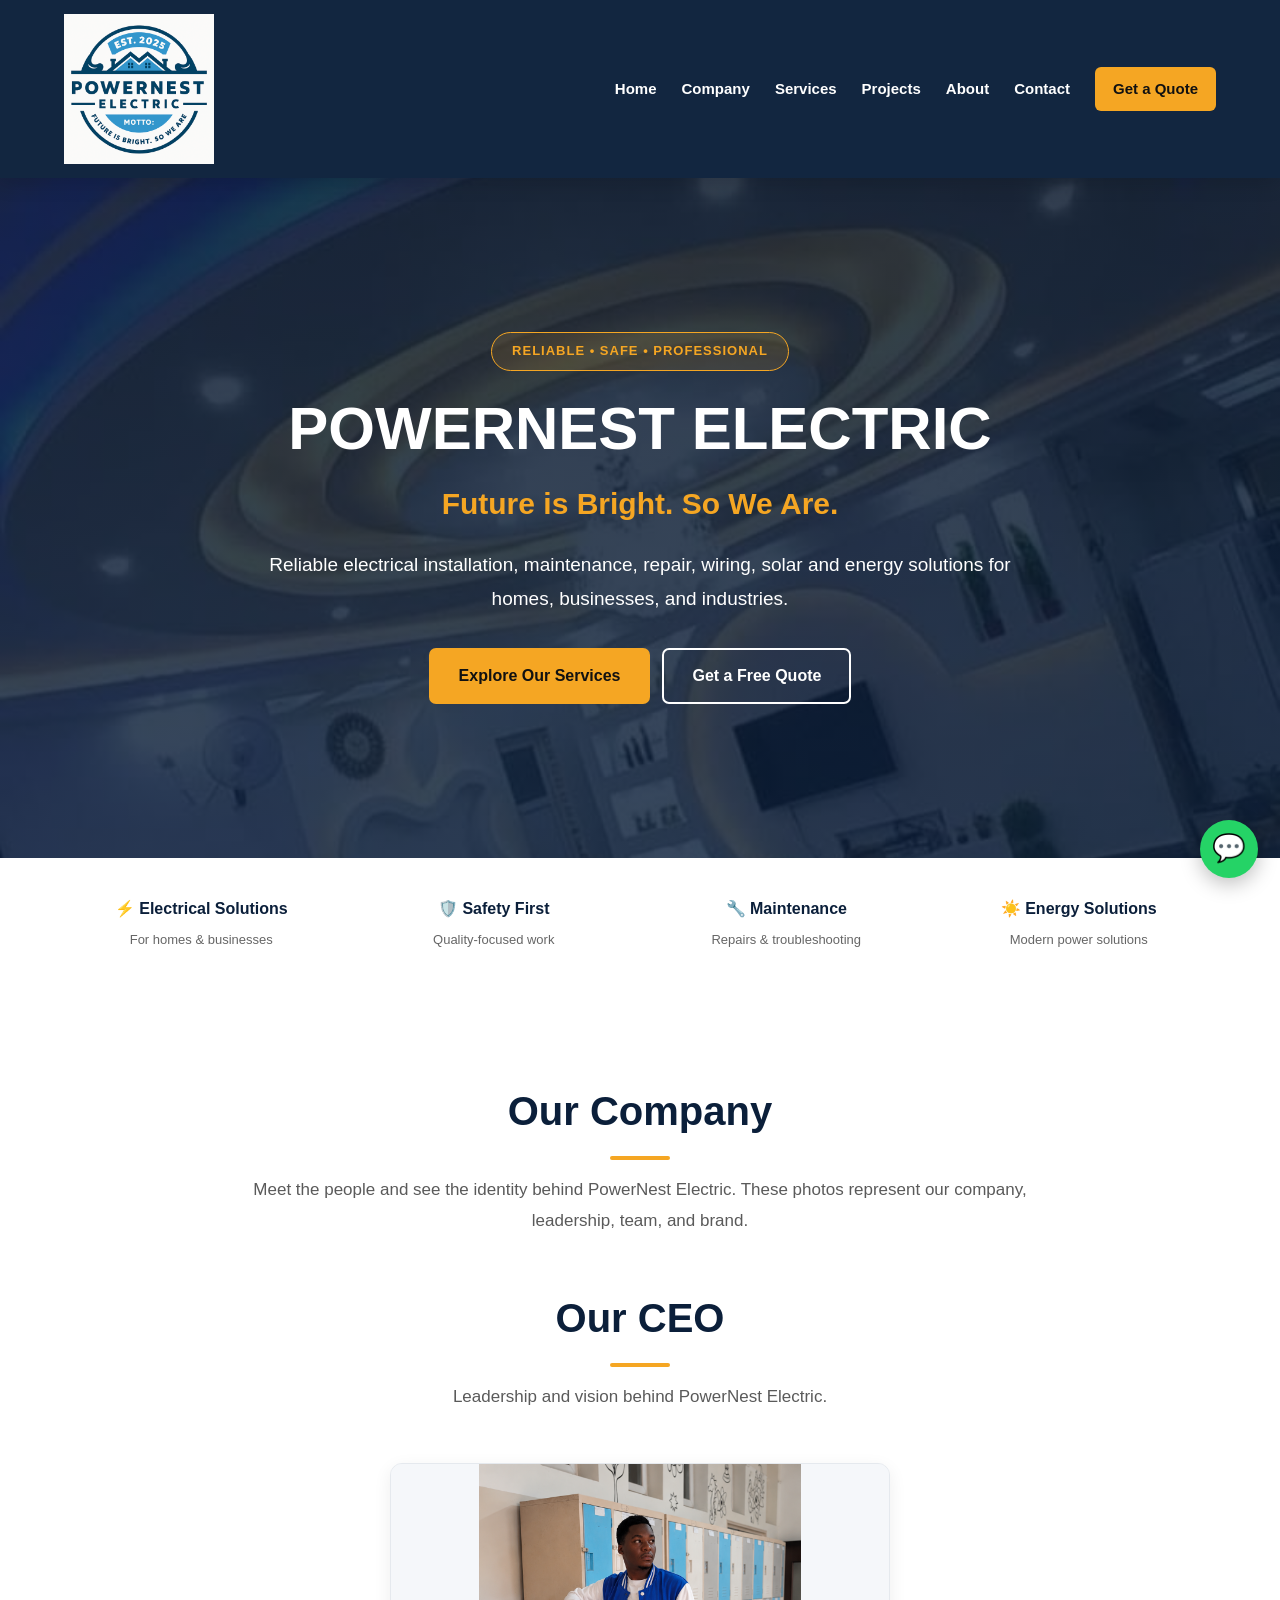
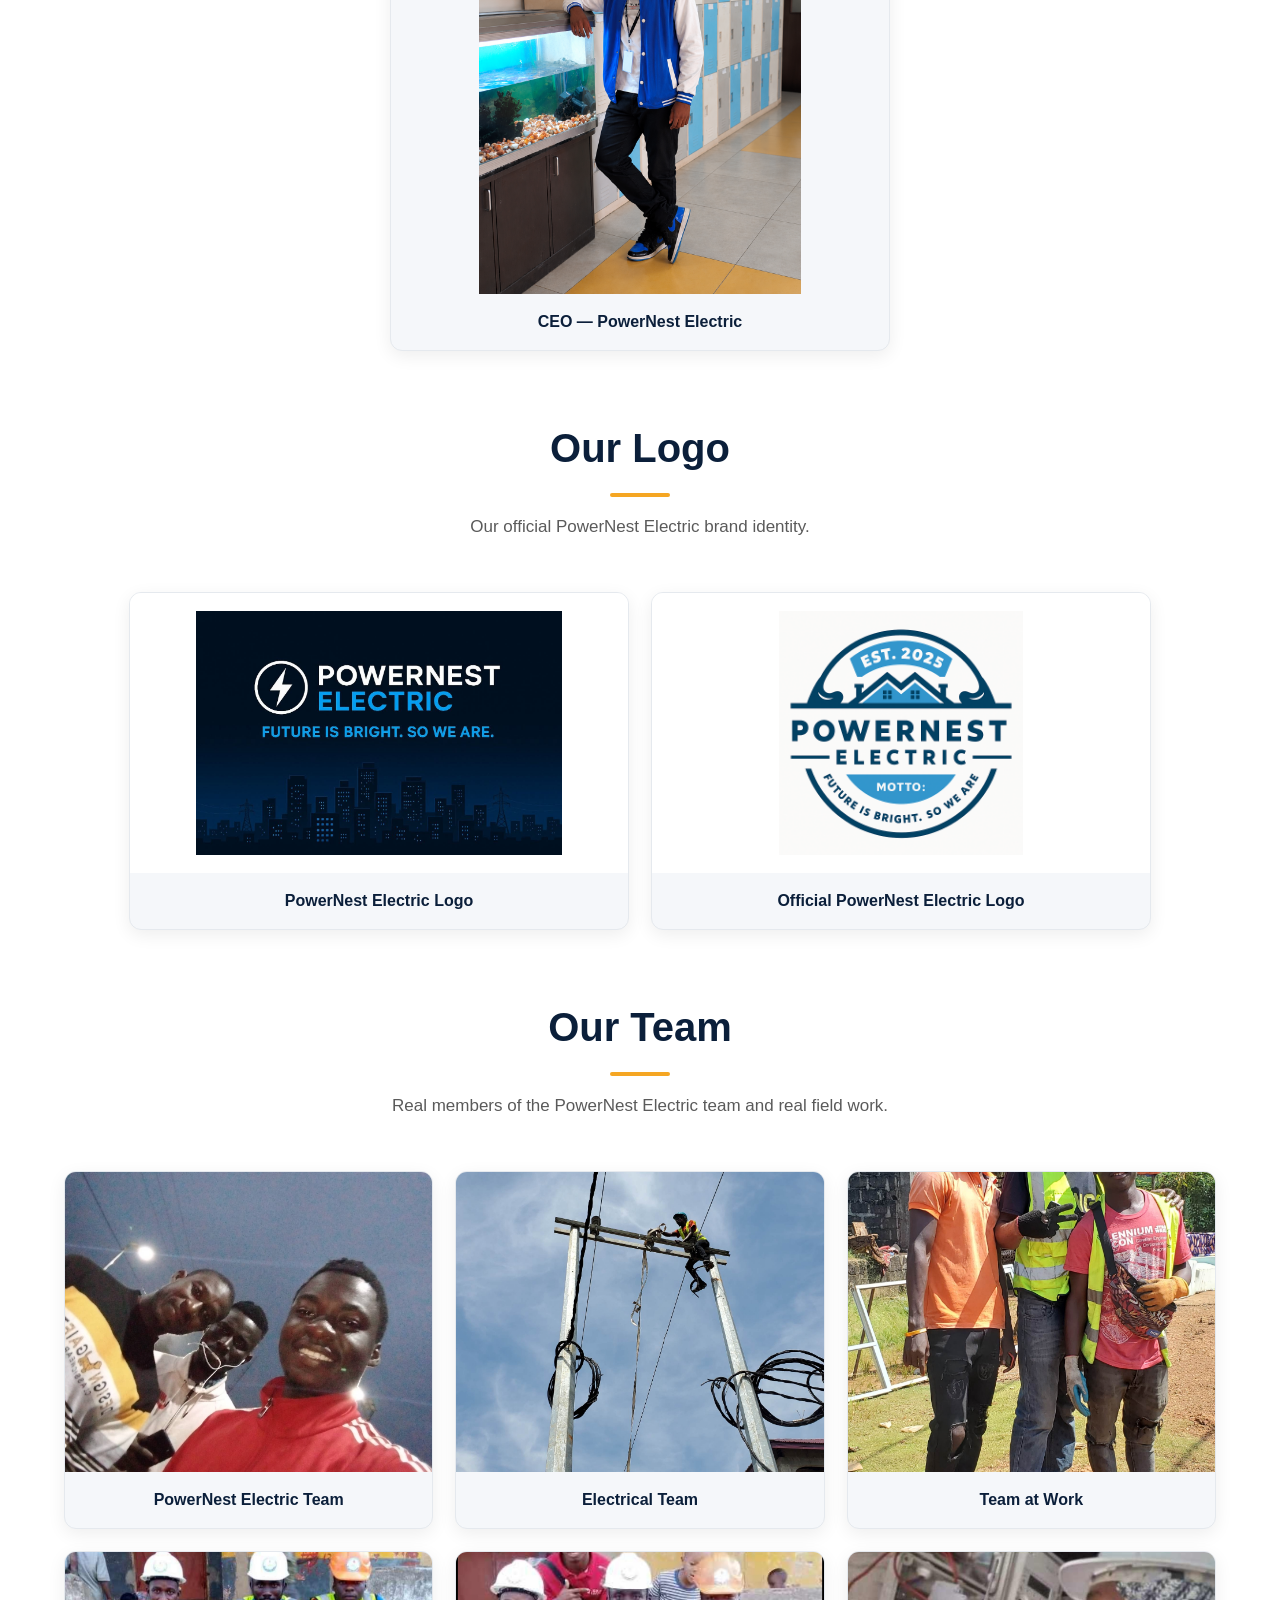
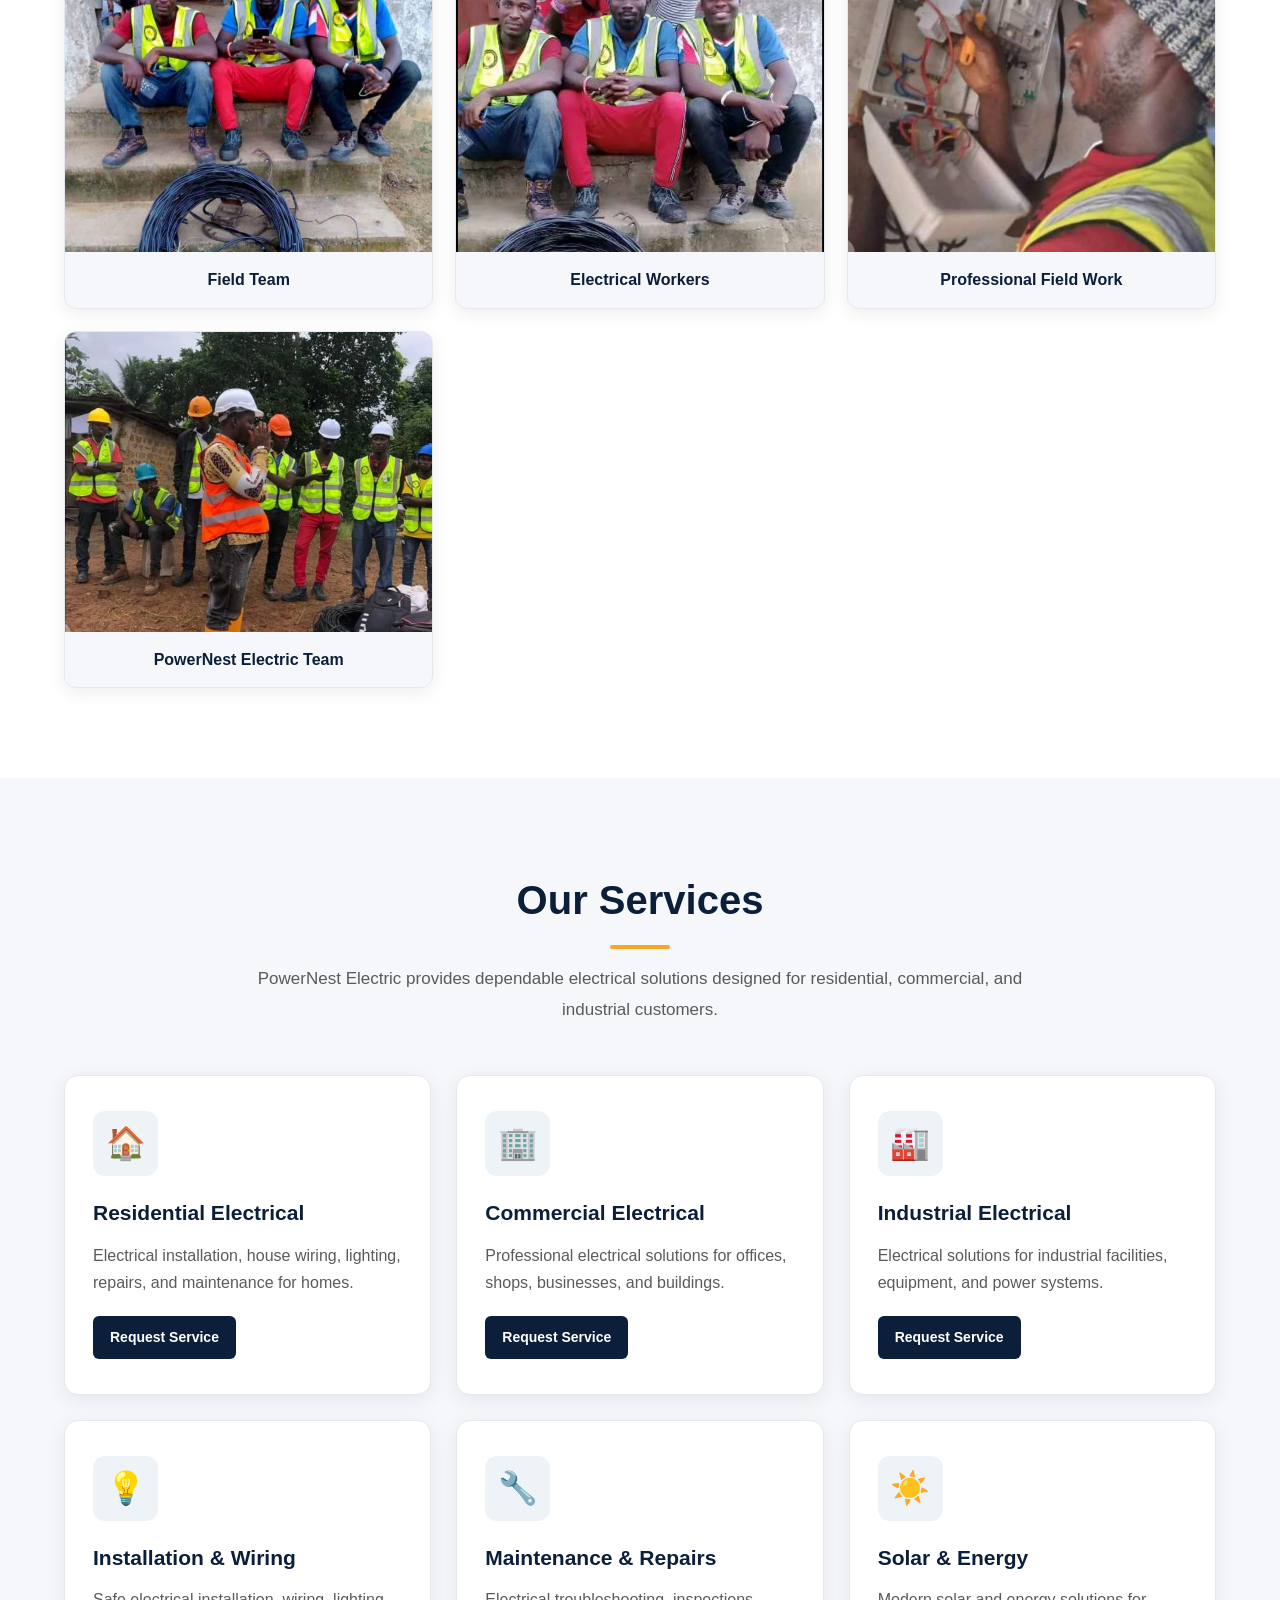
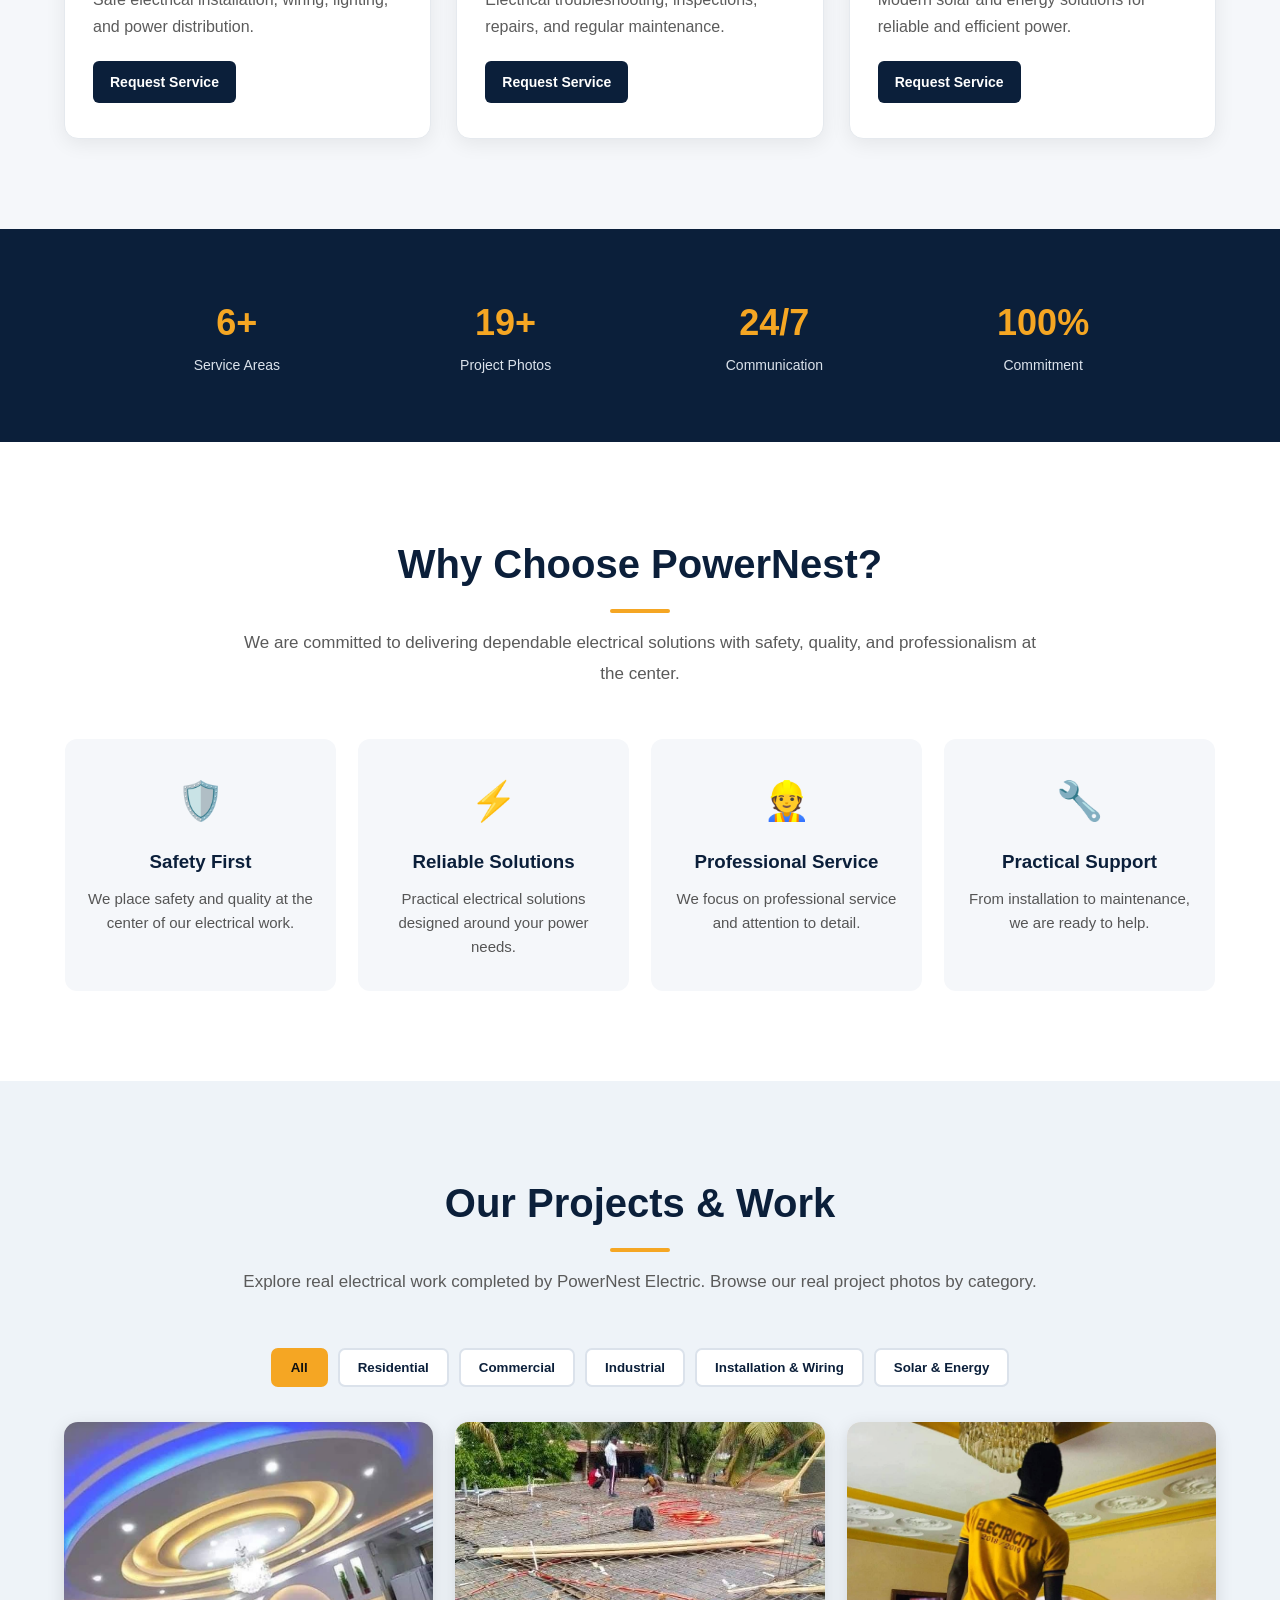
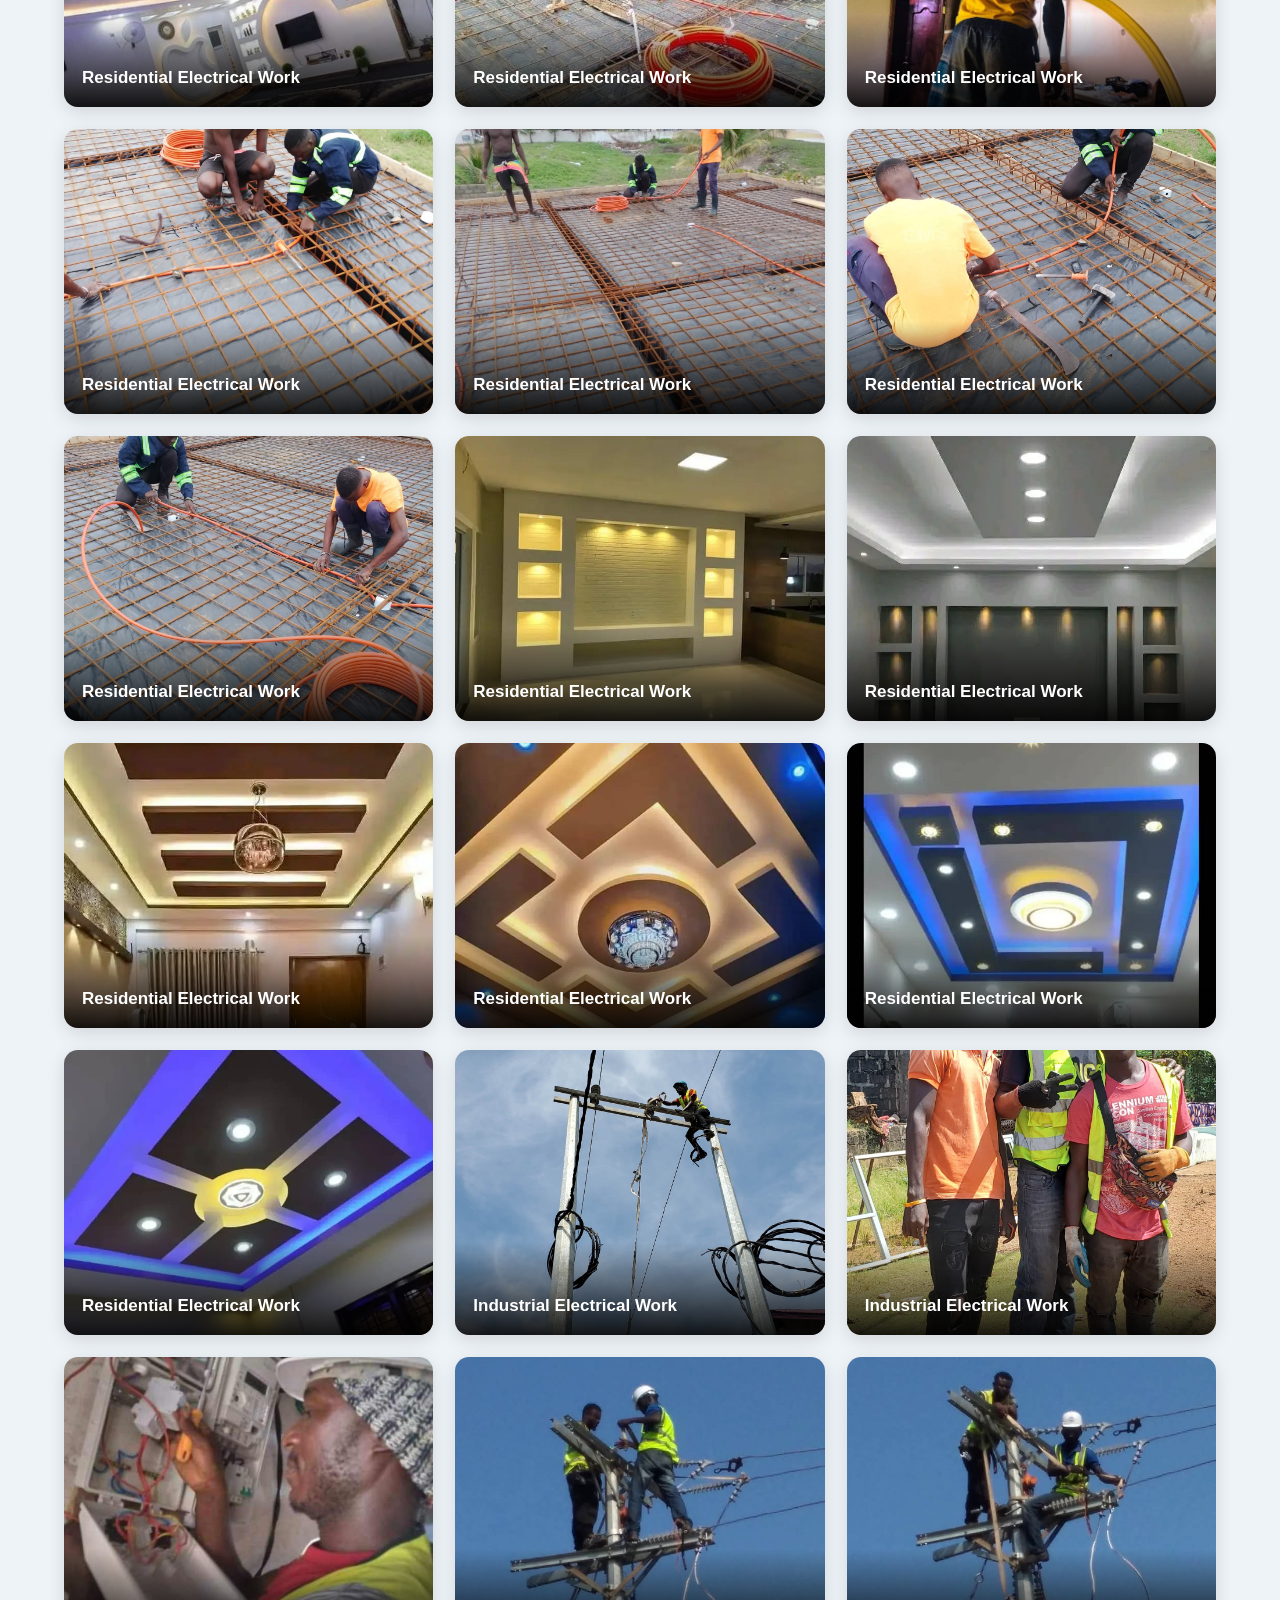
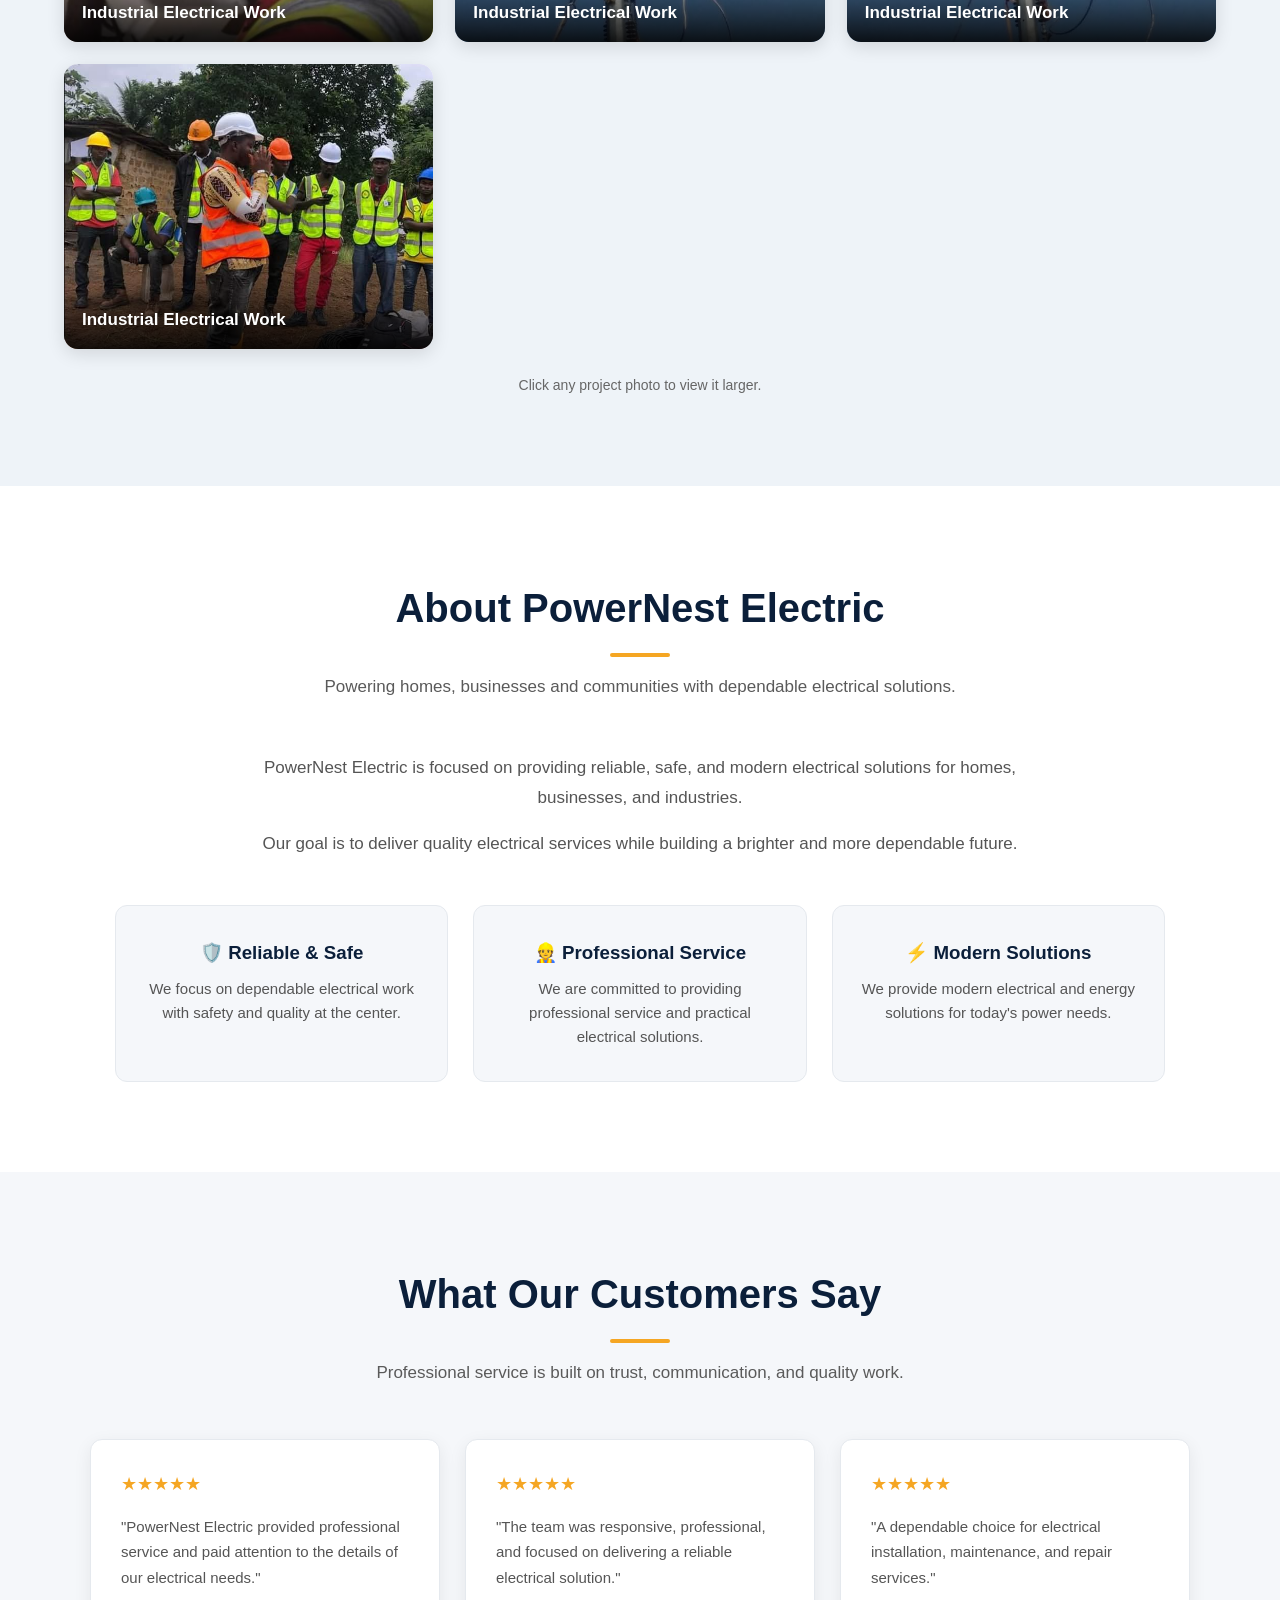
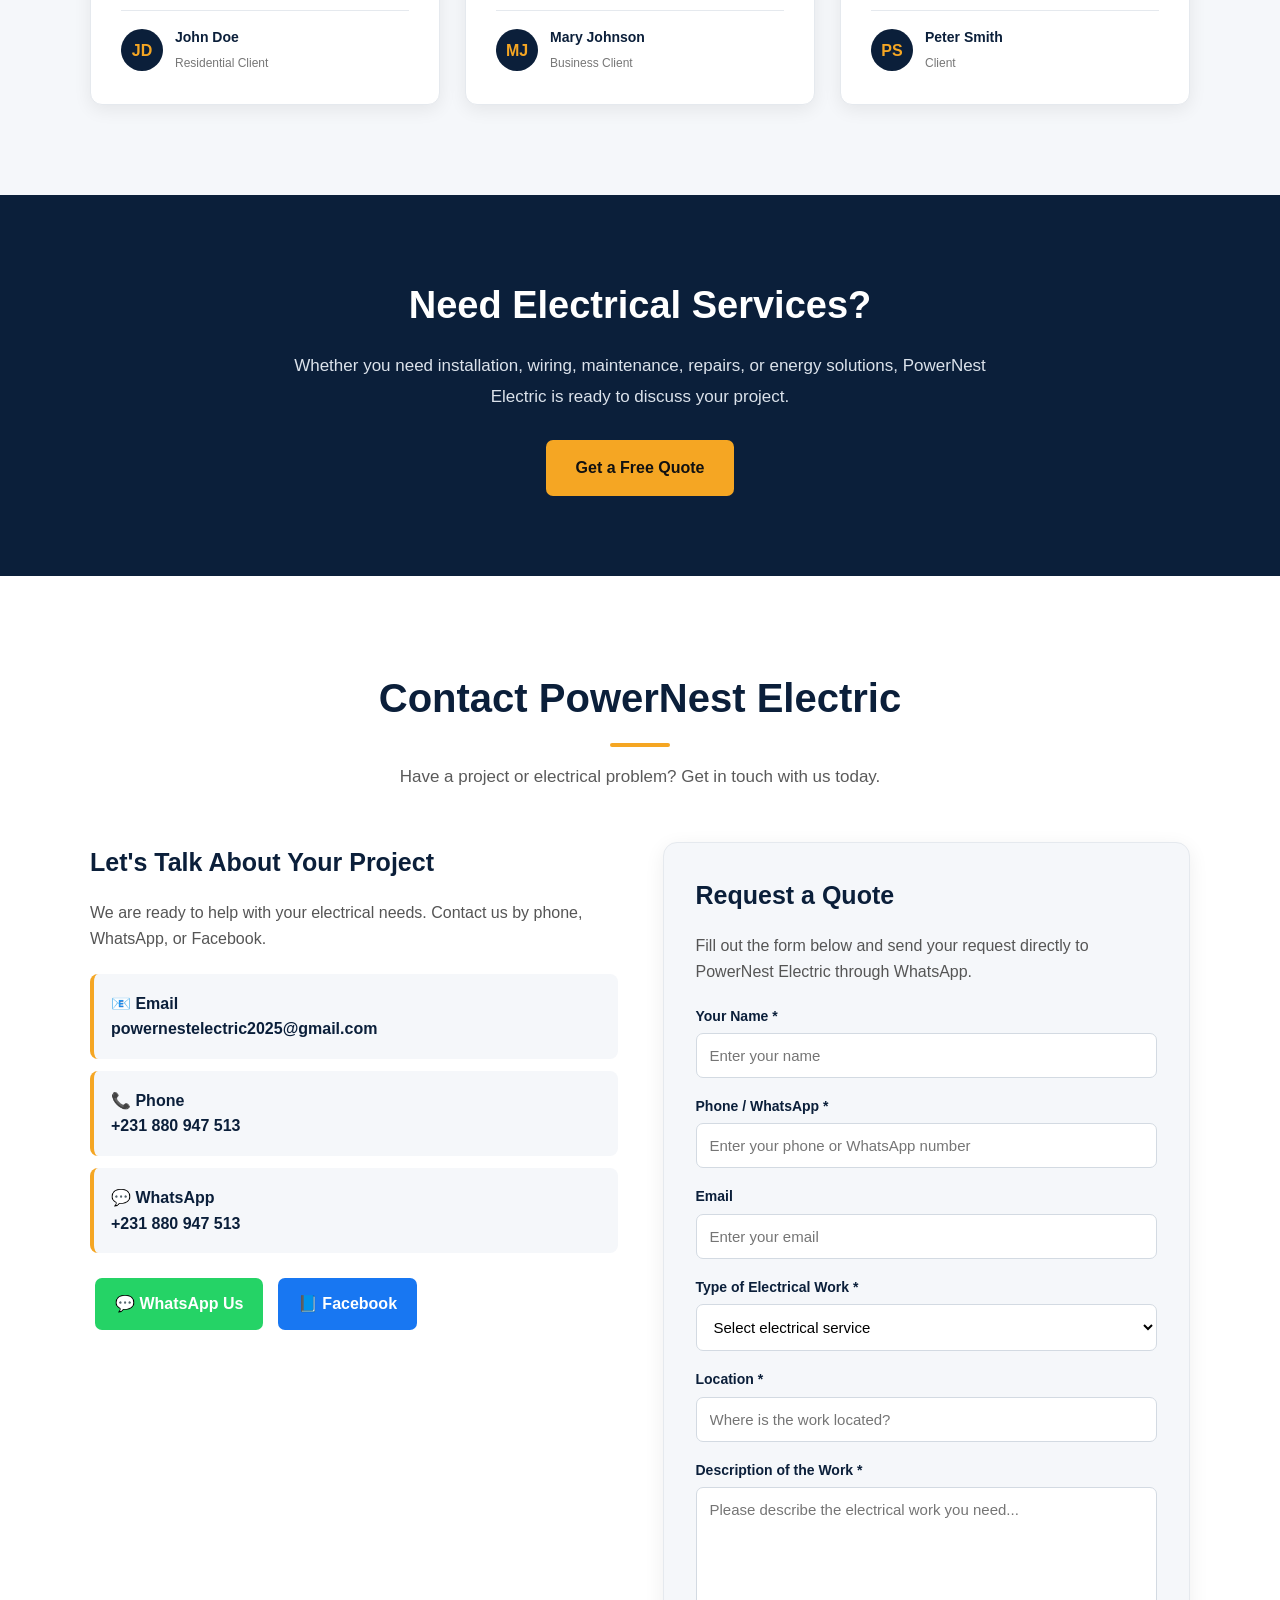
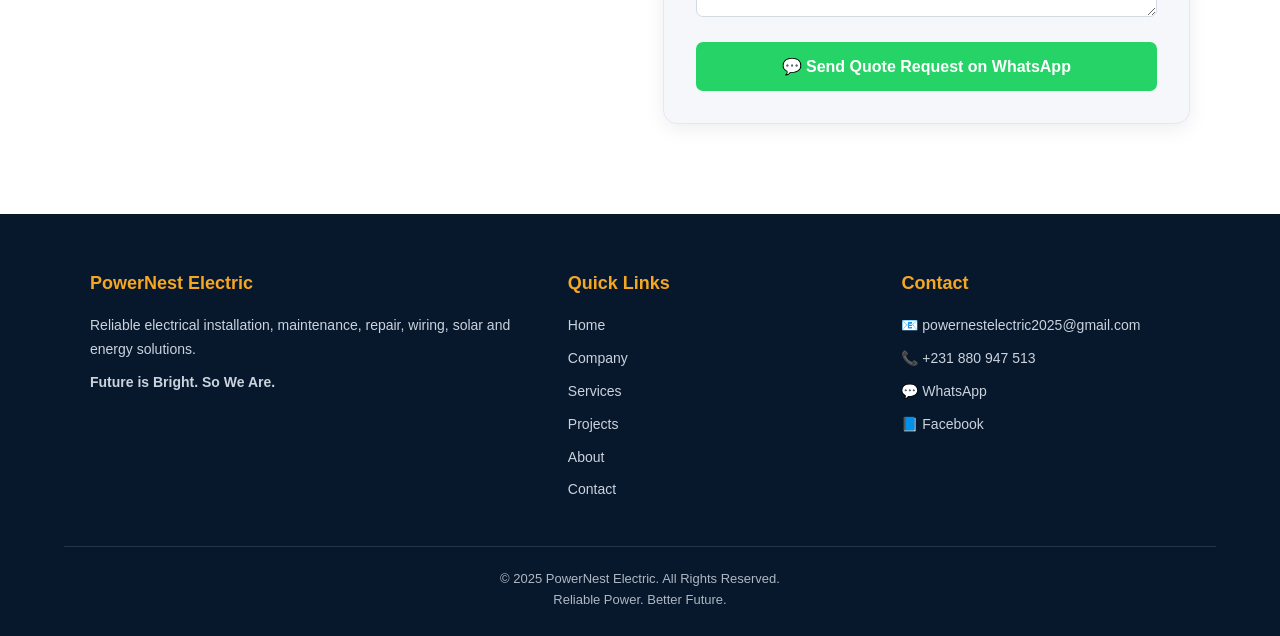
==== commit 1337def0: "Update PowerNest Electric website" ====
--- a/index.html
+++ b/index.html
@@ -1,4 +1,3 @@
-
 <!DOCTYPE html>
 <html lang="en">
 
@@ -7,7 +6,8 @@
     <meta name="viewport" content="width=device-width, initial-scale=1.0">
 
     <!-- Google Search Console Verification -->
-    <meta name="google-site-verification" content="vCLbX48hzLfEzz35arPZ1gBHdsMwhPBS7E-8HFpYJco" />
+    <meta name="google-site-verification"
+        content="vCLbX48hzLfEzz35arPZ1gBHdsMwhPBS7E-8HFpYJco">
 
     <meta name="description"
         content="PowerNest Electric provides reliable electrical installation, maintenance, repair, wiring, solar and energy solutions for residential, commercial and industrial customers.">
@@ -21,6 +21,10 @@
     <title>PowerNest Electric | Reliable Electrical Solutions</title>
 
     <style>
+
+        /* ==============================
+           GENERAL
+        ============================== */
 
         * {
             box-sizing: border-box;
@@ -56,7 +60,10 @@
             font-family: inherit;
         }
 
-        /* HEADER */
+
+        /* ==============================
+           HEADER
+        ============================== */
 
         header {
             position: sticky;
@@ -93,7 +100,6 @@
             color: white;
             font-weight: bold;
             font-size: 15px;
-            position: relative;
             transition: 0.3s;
         }
 
@@ -117,7 +123,10 @@
             cursor: pointer;
         }
 
-        /* HERO */
+
+        /* ==============================
+           HERO
+        ============================== */
 
         .hero {
             min-height: 680px;
@@ -205,6 +214,7 @@
             padding: 13px 28px;
             border-radius: 7px;
             font-weight: bold;
+            transition: 0.3s;
         }
 
         .button-outline:hover {
@@ -212,12 +222,15 @@
             color: #0b1f3a;
         }
 
-        /* TRUST */
+
+        /* ==============================
+           TRUST
+        ============================== */
 
         .trust-strip {
             background: white;
             padding: 28px 20px;
-            box-shadow: 0 3px 15px rgba(0,0,0,0.08);
+            box-shadow: 0 3px 15px rgba(0, 0, 0, 0.08);
         }
 
         .trust-box {
@@ -245,7 +258,10 @@
             font-size: 13px;
         }
 
-        /* SECTIONS */
+
+        /* ==============================
+           SECTIONS
+        ============================== */
 
         .section {
             padding: 90px 5%;
@@ -291,7 +307,78 @@
             line-height: 1.8;
         }
 
-        /* SERVICES */
+
+        /* ==============================
+           COMPANY
+        ============================== */
+
+        .company-section {
+            background: #ffffff;
+        }
+
+        .company-gallery {
+            max-width: 1200px;
+            margin: auto;
+            display: grid;
+            grid-template-columns: repeat(3, 1fr);
+            gap: 22px;
+        }
+
+        .company-gallery.single-feature {
+            grid-template-columns: minmax(240px, 500px);
+            justify-content: center;
+        }
+
+        .company-gallery.two-items {
+            grid-template-columns: repeat(2, minmax(240px, 500px));
+            justify-content: center;
+        }
+
+        .company-photo {
+            background: #f5f7fa;
+            border-radius: 12px;
+            overflow: hidden;
+            border: 1px solid #e5e9ee;
+            box-shadow: 0 5px 18px rgba(0, 0, 0, 0.07);
+            cursor: pointer;
+        }
+
+        .company-photo img {
+            width: 100%;
+            height: 280px;
+            object-fit: cover;
+            display: block;
+        }
+
+        .company-photo.ceo-photo img {
+            height: 430px;
+            object-fit: contain;
+            background: #f5f7fa;
+        }
+
+        .company-photo.logo-photo img {
+            height: 280px;
+            object-fit: contain;
+            background: white;
+            padding: 18px;
+        }
+
+        .company-photo.team-photo img {
+            height: 300px;
+            object-fit: cover;
+        }
+
+        .company-caption {
+            padding: 15px 18px;
+            color: #0b1f3a;
+            font-weight: bold;
+            text-align: center;
+        }
+
+
+        /* ==============================
+           SERVICES
+        ============================== */
 
         .service-box {
             max-width: 1200px;
@@ -306,7 +393,7 @@
             padding: 35px 28px;
             border-radius: 14px;
             border: 1px solid #e5e9ee;
-            box-shadow: 0 5px 20px rgba(0,0,0,0.07);
+            box-shadow: 0 5px 20px rgba(0, 0, 0, 0.07);
             transition: 0.3s;
         }
 
@@ -346,6 +433,7 @@
             border-radius: 6px;
             font-size: 14px;
             font-weight: bold;
+            transition: 0.3s;
         }
 
         .service-button:hover {
@@ -353,7 +441,10 @@
             color: #111;
         }
 
-        /* STATS */
+
+        /* ==============================
+           STATS
+        ============================== */
 
         .stats {
             background: #0b1f3a;
@@ -382,7 +473,10 @@
             font-size: 14px;
         }
 
-        /* WHY */
+
+        /* ==============================
+           WHY CHOOSE US
+        ============================== */
 
         .why-container {
             max-width: 1150px;
@@ -415,82 +509,9 @@
         }
 
 
-        /* COMPANY / TEAM GALLERY */
-
-        .company-section {
-            background: #ffffff;
-        }
-
-        .company-gallery {
-            max-width: 1200px;
-            margin: auto;
-            display: grid;
-            grid-template-columns: repeat(3, 1fr);
-            gap: 22px;
-        }
-
-        .company-gallery.single-feature {
-            grid-template-columns: minmax(240px, 500px);
-            justify-content: center;
-        }
-
-        .company-gallery.two-items {
-            grid-template-columns: repeat(2, minmax(240px, 500px));
-            justify-content: center;
-        }
-
-        .company-photo {
-            background: #f5f7fa;
-            border-radius: 12px;
-            overflow: hidden;
-            border: 1px solid #e5e9ee;
-            box-shadow: 0 5px 18px rgba(0,0,0,0.07);
-            cursor: pointer;
-        }
-
-        .company-photo img {
-            width: 100%;
-            height: 280px;
-            object-fit: cover;
-            display: block;
-        }
-
-        .company-photo.ceo-photo img {
-            height: 430px;
-            object-fit: contain;
-            background: #f5f7fa;
-        }
-
-        .company-photo.logo-photo img {
-            height: 280px;
-            object-fit: contain;
-            background: white;
-            padding: 18px;
-        }
-
-        .company-photo.team-photo img {
-            height: 300px;
-            object-fit: cover;
-        }
-
-        .company-caption {
-            padding: 15px 18px;
-            color: #0b1f3a;
-            font-weight: bold;
-            text-align: center;
-        }
-
-        .company-note {
-            max-width: 800px;
-            margin: 25px auto 0;
-            text-align: center;
-            color: #555;
-            line-height: 1.7;
-        }
-
-        /* GALLERY */
-
-        /* PROJECT FILTERS */
+        /* ==============================
+           PROJECT FILTERS
+        ============================== */
 
         .project-filters {
             display: flex;
@@ -519,21 +540,6 @@
             border-color: #f5a623;
         }
 
-        .gallery-item.hidden {
-            display: none;
-        }
-
-        .no-projects {
-            display: none;
-            text-align: center;
-            max-width: 700px;
-            margin: 20px auto 0;
-            padding: 25px;
-            background: white;
-            border-radius: 12px;
-            color: #555;
-        }
-
         .gallery-box {
             max-width: 1200px;
             margin: auto;
@@ -548,8 +554,12 @@
             border-radius: 14px;
             height: 285px;
             background: white;
-            box-shadow: 0 5px 18px rgba(0,0,0,0.12);
+            box-shadow: 0 5px 18px rgba(0, 0, 0, 0.12);
             cursor: pointer;
+        }
+
+        .gallery-item.hidden {
+            display: none;
         }
 
         .gallery-item img {
@@ -575,7 +585,7 @@
             font-weight: bold;
             background: linear-gradient(
                 transparent,
-                rgba(0,0,0,0.88)
+                rgba(0, 0, 0, 0.88)
             );
         }
 
@@ -586,14 +596,17 @@
             font-size: 14px;
         }
 
-        /* MODAL */
+
+        /* ==============================
+           IMAGE MODAL
+        ============================== */
 
         .modal {
             display: none;
             position: fixed;
             z-index: 3000;
             inset: 0;
-            background: rgba(0,0,0,0.94);
+            background: rgba(0, 0, 0, 0.94);
             align-items: center;
             justify-content: center;
             padding: 25px;
@@ -617,9 +630,13 @@
             color: white;
             font-size: 45px;
             cursor: pointer;
-        }
-
-        /* ABOUT */
+            line-height: 1;
+        }
+
+
+        /* ==============================
+           ABOUT
+        ============================== */
 
         .about-container {
             max-width: 1050px;
@@ -659,7 +676,10 @@
             font-size: 15px;
         }
 
-        /* TESTIMONIALS */
+
+        /* ==============================
+           TESTIMONIALS
+        ============================== */
 
         .testimonial-container {
             max-width: 1100px;
@@ -674,7 +694,7 @@
             padding: 30px;
             border-radius: 12px;
             border: 1px solid #e5e9ee;
-            box-shadow: 0 5px 18px rgba(0,0,0,0.07);
+            box-shadow: 0 5px 18px rgba(0, 0, 0, 0.07);
         }
 
         .stars {
@@ -721,7 +741,10 @@
             font-size: 12px;
         }
 
-        /* CTA */
+
+        /* ==============================
+           CTA
+        ============================== */
 
         .cta {
             background: #0b1f3a;
@@ -743,7 +766,10 @@
             line-height: 1.8;
         }
 
-        /* CONTACT */
+
+        /* ==============================
+           CONTACT
+        ============================== */
 
         .contact-container {
             max-width: 1100px;
@@ -806,13 +832,16 @@
             background: #1877F2;
         }
 
-        /* FORM */
+
+        /* ==============================
+           FORM
+        ============================== */
 
         .contact-form {
             background: #f5f7fa;
             padding: 32px;
             border-radius: 14px;
-            box-shadow: 0 5px 20px rgba(0,0,0,0.07);
+            box-shadow: 0 5px 20px rgba(0, 0, 0, 0.07);
             border: 1px solid #e5e9ee;
         }
 
@@ -840,6 +869,12 @@
             outline: none;
         }
 
+        .form-group input:focus,
+        .form-group select:focus,
+        .form-group textarea:focus {
+            border-color: #f5a623;
+        }
+
         .form-group textarea {
             min-height: 130px;
             resize: vertical;
@@ -855,13 +890,17 @@
             font-weight: bold;
             font-size: 16px;
             cursor: pointer;
+            transition: 0.3s;
         }
 
         .submit-button:hover {
             background: #128C7E;
         }
 
-        /* FOOTER */
+
+        /* ==============================
+           FOOTER
+        ============================== */
 
         footer {
             background: #07172c;
@@ -896,15 +935,22 @@
             display: block;
         }
 
+        .footer-column a:hover {
+            color: #f5a623;
+        }
+
         .footer-bottom {
-            border-top: 1px solid rgba(255,255,255,0.12);
+            border-top: 1px solid rgba(255, 255, 255, 0.12);
             padding-top: 22px;
             text-align: center;
             color: #aeb8c4;
             font-size: 13px;
         }
 
-        /* FLOATING WHATSAPP */
+
+        /* ==============================
+           FLOATING WHATSAPP
+        ============================== */
 
         .floating-whatsapp {
             position: fixed;
@@ -919,11 +965,19 @@
             align-items: center;
             justify-content: center;
             font-size: 27px;
-            box-shadow: 0 6px 20px rgba(0,0,0,0.25);
+            box-shadow: 0 6px 20px rgba(0, 0, 0, 0.25);
             z-index: 1500;
-        }
-
-        /* BACK TO TOP */
+            transition: 0.3s;
+        }
+
+        .floating-whatsapp:hover {
+            transform: scale(1.08);
+        }
+
+
+        /* ==============================
+           BACK TO TOP
+        ============================== */
 
         .back-to-top {
             position: fixed;
@@ -949,7 +1003,10 @@
             visibility: visible;
         }
 
-        /* MOBILE */
+
+        /* ==============================
+           TABLET
+        ============================== */
 
         @media (max-width: 1000px) {
 
@@ -965,11 +1022,17 @@
                 grid-template-columns: repeat(2, 1fr);
             }
 
-            .company-gallery,
+            .company-gallery {
+                grid-template-columns: repeat(2, 1fr);
+            }
+
+            .company-gallery.single-feature {
+                grid-template-columns: minmax(240px, 500px);
+            }
+
             .company-gallery.two-items {
-                grid-template-columns: repeat(2, 1fr);
-            }
-
+                grid-template-columns: repeat(2, minmax(240px, 500px));
+            }
 
             .stats-container {
                 grid-template-columns: repeat(2, 1fr);
@@ -987,6 +1050,11 @@
                 grid-template-columns: 1fr 1fr;
             }
         }
+
+
+        /* ==============================
+           MOBILE
+        ============================== */
 
         @media (max-width: 750px) {
 
@@ -1021,6 +1089,7 @@
             .nav-links a {
                 padding: 12px;
                 text-align: center;
+                width: 100%;
             }
 
             .hero {
@@ -1071,8 +1140,18 @@
                 grid-template-columns: 1fr;
             }
 
+            .company-gallery,
+            .company-gallery.two-items,
+            .company-gallery.single-feature {
+                grid-template-columns: 1fr;
+            }
+
             .gallery-item {
                 height: 270px;
+            }
+
+            .company-photo.ceo-photo img {
+                height: 400px;
             }
 
             .contact-form {
@@ -1090,15 +1169,23 @@
                 right: 16px;
                 bottom: 16px;
             }
+
+            .back-to-top {
+                right: 20px;
+                bottom: 82px;
+            }
         }
 
     </style>
-
 </head>
 
+
 <body>
 
-<!-- HEADER -->
+
+<!-- ==============================
+     HEADER
+============================== -->
 
 <header>
 
@@ -1111,7 +1198,9 @@
         <button
             class="menu-toggle"
             id="menuToggle"
-            aria-label="Open navigation menu">
+            type="button"
+            aria-label="Open navigation menu"
+            aria-expanded="false">
 
             ☰
 
@@ -1120,14 +1209,10 @@
         <div class="nav-links" id="navLinks">
 
             <a href="#home">Home</a>
-
             <a href="#company">Company</a>
-                <a href="#services">Services</a>
-
+            <a href="#services">Services</a>
             <a href="#projects">Projects</a>
-
             <a href="#about">About</a>
-
             <a href="#contact">Contact</a>
 
             <a href="#contact" class="nav-quote">
@@ -1141,7 +1226,9 @@
 </header>
 
 
-<!-- HERO -->
+<!-- ==============================
+     HERO
+============================== -->
 
 <section class="hero" id="home">
 
@@ -1183,7 +1270,9 @@
 </section>
 
 
-<!-- TRUST -->
+<!-- ==============================
+     TRUST
+============================== -->
 
 <section class="trust-strip">
 
@@ -1214,38 +1303,55 @@
 </section>
 
 
-
-<!-- COMPANY, CEO, LOGO & TEAM -->
+<!-- ==============================
+     COMPANY
+============================== -->
 
 <section class="section company-section" id="company">
 
     <div class="section-header">
-        <h2 class="section-title">Our Company</h2>
+
+        <h2 class="section-title">
+            Our Company
+        </h2>
+
         <p class="section-intro">
-            Meet the people and see the identity behind PowerNest Electric.
-            These photos represent our company, leadership, team, and brand.
+            Meet the people and see the identity behind
+            PowerNest Electric. These photos represent
+            our company, leadership, team, and brand.
         </p>
+
     </div>
 
 
     <!-- CEO -->
 
-    <div class="section-header" style="margin-top: 25px;">
-        <h2 class="section-title">Our CEO</h2>
+    <div class="section-header" style="margin-top:25px;">
+
+        <h2 class="section-title">
+            Our CEO
+        </h2>
+
         <p class="section-intro">
             Leadership and vision behind PowerNest Electric.
         </p>
+
     </div>
 
     <div class="company-gallery single-feature">
 
-        <div class="company-photo ceo-photo" onclick="openModal(this)">
+        <div
+            class="company-photo ceo-photo"
+            onclick="openModal(this)">
+
             <img
-                src="photos/CEO/1000258072.png"
+                src="photos/CEO/01.jpg"
                 alt="PowerNest Electric CEO">
+
             <div class="company-caption">
                 CEO — PowerNest Electric
             </div>
+
         </div>
 
     </div>
@@ -1253,31 +1359,47 @@
 
     <!-- OUR LOGO -->
 
-    <div class="section-header" style="margin-top: 65px;">
-        <h2 class="section-title">Our Logo</h2>
+    <div class="section-header" style="margin-top:65px;">
+
+        <h2 class="section-title">
+            Our Logo
+        </h2>
+
         <p class="section-intro">
             Our official PowerNest Electric brand identity.
         </p>
+
     </div>
 
     <div class="company-gallery two-items">
 
-        <div class="company-photo logo-photo" onclick="openModal(this)">
+        <div
+            class="company-photo logo-photo"
+            onclick="openModal(this)">
+
             <img
-                src="photos/OUR LOGO/04.jpg"
+                src="photos/OUR%20LOGO/04.jpg"
                 alt="PowerNest Electric logo">
+
             <div class="company-caption">
                 PowerNest Electric Logo
             </div>
-        </div>
-
-        <div class="company-photo logo-photo" onclick="openModal(this)">
+
+        </div>
+
+
+        <div
+            class="company-photo logo-photo"
+            onclick="openModal(this)">
+
             <img
-                src="photos/OUR LOGO/LOGO 4.png"
+                src="photos/OUR%20LOGO/LOGO%204.png"
                 alt="PowerNest Electric official logo">
+
             <div class="company-caption">
                 Official PowerNest Electric Logo
             </div>
+
         </div>
 
     </div>
@@ -1285,55 +1407,125 @@
 
     <!-- OUR TEAM -->
 
-    <div class="section-header" style="margin-top: 65px;">
-        <h2 class="section-title">Our Team</h2>
+    <div class="section-header" style="margin-top:65px;">
+
+        <h2 class="section-title">
+            Our Team
+        </h2>
+
         <p class="section-intro">
-            Real members of the PowerNest Electric team and real field work.
+            Real members of the PowerNest Electric team
+            and real field work.
         </p>
+
     </div>
 
     <div class="company-gallery">
 
-        <div class="company-photo team-photo" onclick="openModal(this)">
-            <img src="photos/OUR TEAM/1000277396.jpg"
-                 alt="PowerNest Electric team member">
-            <div class="company-caption">PowerNest Electric Team</div>
-        </div>
-
-        <div class="company-photo team-photo" onclick="openModal(this)">
-            <img src="photos/OUR TEAM/1000277398.jpg"
-                 alt="PowerNest Electric electrical team">
-            <div class="company-caption">Electrical Team</div>
-        </div>
-
-        <div class="company-photo team-photo" onclick="openModal(this)">
-            <img src="photos/OUR TEAM/1000277400.jpg"
-                 alt="PowerNest Electric team at work">
-            <div class="company-caption">Team at Work</div>
-        </div>
-
-        <div class="company-photo team-photo" onclick="openModal(this)">
-            <img src="photos/OUR TEAM/1000277402.jpg"
-                 alt="PowerNest Electric field team">
-            <div class="company-caption">Field Team</div>
-        </div>
-
-        <div class="company-photo team-photo" onclick="openModal(this)">
-            <img src="photos/OUR TEAM/1000277404.jpg"
-                 alt="PowerNest Electric electrical workers">
-            <div class="company-caption">Electrical Workers</div>
-        </div>
-
-        <div class="company-photo team-photo" onclick="openModal(this)">
-            <img src="photos/OUR TEAM/1000277406.jpg"
-                 alt="PowerNest Electric team performing electrical work">
-            <div class="company-caption">Professional Field Work</div>
-        </div>
-
-        <div class="company-photo team-photo" onclick="openModal(this)">
-            <img src="photos/OUR TEAM/team7.jpg"
-                 alt="PowerNest Electric team">
-            <div class="company-caption">PowerNest Electric Team</div>
+        <div
+            class="company-photo team-photo"
+            onclick="openModal(this)">
+
+            <img
+                src="photos/OUR%20TEAM/1000277396.jpg"
+                alt="PowerNest Electric team member">
+
+            <div class="company-caption">
+                PowerNest Electric Team
+            </div>
+
+        </div>
+
+
+        <div
+            class="company-photo team-photo"
+            onclick="openModal(this)">
+
+            <img
+                src="photos/OUR%20TEAM/1000277398.jpg"
+                alt="PowerNest Electric electrical team">
+
+            <div class="company-caption">
+                Electrical Team
+            </div>
+
+        </div>
+
+
+        <div
+            class="company-photo team-photo"
+            onclick="openModal(this)">
+
+            <img
+                src="photos/OUR%20TEAM/1000277400.jpg"
+                alt="PowerNest Electric team at work">
+
+            <div class="company-caption">
+                Team at Work
+            </div>
+
+        </div>
+
+
+        <div
+            class="company-photo team-photo"
+            onclick="openModal(this)">
+
+            <img
+                src="photos/OUR%20TEAM/1000277402.jpg"
+                alt="PowerNest Electric field team">
+
+            <div class="company-caption">
+                Field Team
+            </div>
+
+        </div>
+
+
+        <div
+            class="company-photo team-photo"
+            onclick="openModal(this)">
+
+            <img
+                src="photos/OUR%20TEAM/1000277404.jpg"
+                alt="PowerNest Electric electrical workers">
+
+            <div class="company-caption">
+                Electrical Workers
+            </div>
+
+        </div>
+
+
+        <div
+            class="company-photo team-photo"
+            onclick="openModal(this)">
+
+            <img
+                src="photos/OUR%20TEAM/1000277406.jpg"
+                alt="PowerNest Electric team performing electrical work">
+
+            <div class="company-caption">
+                Professional Field Work
+            </div>
+
+        </div>
+
+
+        <!-- CORRECTED TEAM PHOTO -->
+
+        <div
+            class="company-photo team-photo"
+            onclick="openModal(this)">
+
+            <img
+                src="photos/OUR%20TEAM/1000277408.jpeg"
+                alt="PowerNest Electric team">
+
+            <div class="company-caption">
+                PowerNest Electric Team
+            </div>
+
         </div>
 
     </div>
@@ -1341,7 +1533,9 @@
 </section>
 
 
-<!-- SERVICES -->
+<!-- ==============================
+     SERVICES
+============================== -->
 
 <section class="section section-light" id="services">
 
@@ -1353,9 +1547,8 @@
 
         <p class="section-intro">
             PowerNest Electric provides dependable
-            electrical solutions designed for
-            residential, commercial, and industrial
-            customers.
+            electrical solutions designed for residential,
+            commercial, and industrial customers.
         </p>
 
     </div>
@@ -1367,7 +1560,9 @@
 
             <div class="service-icon">🏠</div>
 
-            <h3>Residential Electrical</h3>
+            <h3>
+                Residential Electrical
+            </h3>
 
             <p>
                 Electrical installation, house wiring,
@@ -1386,7 +1581,9 @@
 
             <div class="service-icon">🏢</div>
 
-            <h3>Commercial Electrical</h3>
+            <h3>
+                Commercial Electrical
+            </h3>
 
             <p>
                 Professional electrical solutions
@@ -1405,7 +1602,9 @@
 
             <div class="service-icon">🏭</div>
 
-            <h3>Industrial Electrical</h3>
+            <h3>
+                Industrial Electrical
+            </h3>
 
             <p>
                 Electrical solutions for industrial
@@ -1424,7 +1623,9 @@
 
             <div class="service-icon">💡</div>
 
-            <h3>Installation & Wiring</h3>
+            <h3>
+                Installation & Wiring
+            </h3>
 
             <p>
                 Safe electrical installation,
@@ -1443,7 +1644,9 @@
 
             <div class="service-icon">🔧</div>
 
-            <h3>Maintenance & Repairs</h3>
+            <h3>
+                Maintenance & Repairs
+            </h3>
 
             <p>
                 Electrical troubleshooting,
@@ -1462,7 +1665,9 @@
 
             <div class="service-icon">☀️</div>
 
-            <h3>Solar & Energy</h3>
+            <h3>
+                Solar & Energy
+            </h3>
 
             <p>
                 Modern solar and energy
@@ -1481,7 +1686,9 @@
 </section>
 
 
-<!-- STATS -->
+<!-- ==============================
+     STATS
+============================== -->
 
 <section class="stats">
 
@@ -1512,7 +1719,9 @@
 </section>
 
 
-<!-- WHY CHOOSE US -->
+<!-- ==============================
+     WHY CHOOSE US
+============================== -->
 
 <section class="section section-white">
 
@@ -1534,40 +1743,75 @@
     <div class="why-container">
 
         <div class="why-card">
-            <div class="why-icon">🛡️</div>
-            <h3>Safety First</h3>
+
+            <div class="why-icon">
+                🛡️
+            </div>
+
+            <h3>
+                Safety First
+            </h3>
+
             <p>
                 We place safety and quality
                 at the center of our
                 electrical work.
             </p>
-        </div>
+
+        </div>
+
 
         <div class="why-card">
-            <div class="why-icon">⚡</div>
-            <h3>Reliable Solutions</h3>
+
+            <div class="why-icon">
+                ⚡
+            </div>
+
+            <h3>
+                Reliable Solutions
+            </h3>
+
             <p>
                 Practical electrical solutions
                 designed around your power needs.
             </p>
-        </div>
+
+        </div>
+
 
         <div class="why-card">
-            <div class="why-icon">👷</div>
-            <h3>Professional Service</h3>
+
+            <div class="why-icon">
+                👷
+            </div>
+
+            <h3>
+                Professional Service
+            </h3>
+
             <p>
                 We focus on professional service
                 and attention to detail.
             </p>
-        </div>
+
+        </div>
+
 
         <div class="why-card">
-            <div class="why-icon">🔧</div>
-            <h3>Practical Support</h3>
+
+            <div class="why-icon">
+                🔧
+            </div>
+
+            <h3>
+                Practical Support
+            </h3>
+
             <p>
                 From installation to maintenance,
                 we are ready to help.
             </p>
+
         </div>
 
     </div>
@@ -1575,200 +1819,448 @@
 </section>
 
 
-
-<!-- PROJECTS -->
+<!-- ==============================
+     PROJECTS
+============================== -->
 
 <section class="section section-blue" id="projects">
 
     <div class="section-header">
-        <h2 class="section-title">Our Projects & Work</h2>
+
+        <h2 class="section-title">
+            Our Projects & Work
+        </h2>
+
         <p class="section-intro">
-            Explore real electrical work completed by PowerNest Electric.
-            Browse our real project photos by category.
+            Explore real electrical work completed
+            by PowerNest Electric. Browse our real
+            project photos by category.
         </p>
+
     </div>
 
-    <!-- PROJECT FILTERS -->
+
+    <!-- PROJECT FILTER BUTTONS -->
 
     <div class="project-filters">
 
-        <button class="filter-button active" data-filter="all">
+        <button
+            type="button"
+            class="filter-button active"
+            data-filter="all">
             All
         </button>
 
-        <button class="filter-button" data-filter="residential">
+        <button
+            type="button"
+            class="filter-button"
+            data-filter="residential">
             Residential
         </button>
 
-        <button class="filter-button" data-filter="commercial">
+        <button
+            type="button"
+            class="filter-button"
+            data-filter="commercial">
             Commercial
         </button>
 
-        <button class="filter-button" data-filter="industrial">
+        <button
+            type="button"
+            class="filter-button"
+            data-filter="industrial">
             Industrial
         </button>
 
-        <button class="filter-button" data-filter="installation">
+        <button
+            type="button"
+            class="filter-button"
+            data-filter="installation">
             Installation & Wiring
         </button>
 
-        <button class="filter-button" data-filter="solar">
+        <button
+            type="button"
+            class="filter-button"
+            data-filter="solar">
             Solar & Energy
         </button>
 
     </div>
 
+
     <!-- PROJECT GALLERY -->
 
     <div class="gallery-box" id="projectGallery">
 
 
-        <div class="gallery-item" data-category="residential" onclick="openModal(this)">
-            <img src="photos/RESIDENTIAL%20WORK/01.jpg"
-                 alt="PowerNest Electric residential electrical work photo 1">
-            <div class="gallery-caption">Residential Electrical Work</div>
-        </div>
-
-        <div class="gallery-item" data-category="residential" onclick="openModal(this)">
-            <img src="photos/RESIDENTIAL%20WORK/02.jpg"
-                 alt="PowerNest Electric residential electrical work photo 2">
-            <div class="gallery-caption">Residential Electrical Work</div>
-        </div>
-
-        <div class="gallery-item" data-category="residential" onclick="openModal(this)">
-            <img src="photos/RESIDENTIAL%20WORK/03.jpg"
-                 alt="PowerNest Electric residential electrical work photo 3">
-            <div class="gallery-caption">Residential Electrical Work</div>
-        </div>
-
-        <div class="gallery-item" data-category="residential" onclick="openModal(this)">
-            <img src="photos/RESIDENTIAL%20WORK/1000217035.jpg"
-                 alt="PowerNest Electric residential electrical work photo 4">
-            <div class="gallery-caption">Residential Electrical Work</div>
-        </div>
-
-        <div class="gallery-item" data-category="residential" onclick="openModal(this)">
-            <img src="photos/RESIDENTIAL%20WORK/1000217037.jpg"
-                 alt="PowerNest Electric residential electrical work photo 5">
-            <div class="gallery-caption">Residential Electrical Work</div>
-        </div>
-
-        <div class="gallery-item" data-category="residential" onclick="openModal(this)">
-            <img src="photos/RESIDENTIAL%20WORK/1000217039.jpg"
-                 alt="PowerNest Electric residential electrical work photo 6">
-            <div class="gallery-caption">Residential Electrical Work</div>
-        </div>
-
-        <div class="gallery-item" data-category="residential" onclick="openModal(this)">
-            <img src="photos/RESIDENTIAL%20WORK/1000217041.jpg"
-                 alt="PowerNest Electric residential electrical work photo 7">
-            <div class="gallery-caption">Residential Electrical Work</div>
-        </div>
-
-        <div class="gallery-item" data-category="residential" onclick="openModal(this)">
-            <img src="photos/RESIDENTIAL%20WORK/1000277429.jpg"
-                 alt="PowerNest Electric residential electrical work photo 8">
-            <div class="gallery-caption">Residential Electrical Work</div>
-        </div>
-
-        <div class="gallery-item" data-category="residential" onclick="openModal(this)">
-            <img src="photos/RESIDENTIAL%20WORK/1000277430.jpg"
-                 alt="PowerNest Electric residential electrical work photo 9">
-            <div class="gallery-caption">Residential Electrical Work</div>
-        </div>
-
-        <div class="gallery-item" data-category="residential" onclick="openModal(this)">
-            <img src="photos/RESIDENTIAL%20WORK/1000277431.jpg"
-                 alt="PowerNest Electric residential electrical work photo 10">
-            <div class="gallery-caption">Residential Electrical Work</div>
-        </div>
-
-        <div class="gallery-item" data-category="residential" onclick="openModal(this)">
-            <img src="photos/RESIDENTIAL%20WORK/1000277432.jpg"
-                 alt="PowerNest Electric residential electrical work photo 11">
-            <div class="gallery-caption">Residential Electrical Work</div>
-        </div>
-
-        <div class="gallery-item" data-category="residential" onclick="openModal(this)">
-            <img src="photos/RESIDENTIAL%20WORK/1000277433.jpg"
-                 alt="PowerNest Electric residential electrical work photo 12">
-            <div class="gallery-caption">Residential Electrical Work</div>
-        </div>
-
-        <div class="gallery-item" data-category="residential" onclick="openModal(this)">
-            <img src="photos/RESIDENTIAL%20WORK/1000277434.jpg"
-                 alt="PowerNest Electric residential electrical work photo 13">
-            <div class="gallery-caption">Residential Electrical Work</div>
-        </div>
-
-
-        <div class="gallery-item" data-category="industrial" onclick="openModal(this)">
-            <img src="photos/INDUSTRIAL%20WORK/1000277398.jpg"
-                 alt="PowerNest Electric industrial electrical work photo 1">
-            <div class="gallery-caption">Industrial Electrical Work</div>
-        </div>
-
-        <div class="gallery-item" data-category="industrial" onclick="openModal(this)">
-            <img src="photos/INDUSTRIAL%20WORK/1000277400.jpg"
-                 alt="PowerNest Electric industrial electrical work photo 2">
-            <div class="gallery-caption">Industrial Electrical Work</div>
-        </div>
-
-        <div class="gallery-item" data-category="industrial" onclick="openModal(this)">
-            <img src="photos/INDUSTRIAL%20WORK/1000277406.jpg"
-                 alt="PowerNest Electric industrial electrical work photo 3">
-            <div class="gallery-caption">Industrial Electrical Work</div>
-        </div>
-
-        <div class="gallery-item" data-category="industrial" onclick="openModal(this)">
-            <img src="photos/INDUSTRIAL%20WORK/1000277435.jpg"
-                 alt="PowerNest Electric industrial electrical work photo 4">
-            <div class="gallery-caption">Industrial Electrical Work</div>
-        </div>
-
-        <div class="gallery-item" data-category="industrial" onclick="openModal(this)">
-            <img src="photos/INDUSTRIAL%20WORK/1000277436.jpg"
-                 alt="PowerNest Electric industrial electrical work photo 5">
-            <div class="gallery-caption">Industrial Electrical Work</div>
-        </div>
-
-        <div class="gallery-item" data-category="industrial" onclick="openModal(this)">
-            <img src="photos/INDUSTRIAL%20WORK/1000277437.jpg"
-                 alt="PowerNest Electric industrial electrical work photo 6">
-            <div class="gallery-caption">Industrial Electrical Work</div>
+        <!-- ==============================
+             RESIDENTIAL WORK
+        =============================== -->
+
+        <div
+            class="gallery-item"
+            data-category="residential"
+            onclick="openModal(this)">
+
+            <img
+                src="photos/RESIDENTIAL%20WORK/01.jpg"
+                alt="PowerNest Electric residential electrical work photo 1">
+
+            <div class="gallery-caption">
+                Residential Electrical Work
+            </div>
+
+        </div>
+
+
+        <div
+            class="gallery-item"
+            data-category="residential"
+            onclick="openModal(this)">
+
+            <img
+                src="photos/RESIDENTIAL%20WORK/02.jpg"
+                alt="PowerNest Electric residential electrical work photo 2">
+
+            <div class="gallery-caption">
+                Residential Electrical Work
+            </div>
+
+        </div>
+
+
+        <div
+            class="gallery-item"
+            data-category="residential"
+            onclick="openModal(this)">
+
+            <img
+                src="photos/RESIDENTIAL%20WORK/03.jpg"
+                alt="PowerNest Electric residential electrical work photo 3">
+
+            <div class="gallery-caption">
+                Residential Electrical Work
+            </div>
+
+        </div>
+
+
+        <div
+            class="gallery-item"
+            data-category="residential"
+            onclick="openModal(this)">
+
+            <img
+                src="photos/RESIDENTIAL%20WORK/04.jpg"
+                alt="PowerNest Electric residential electrical work photo 4">
+
+            <div class="gallery-caption">
+                Residential Electrical Work
+            </div>
+
+        </div>
+
+
+        <div
+            class="gallery-item"
+            data-category="residential"
+            onclick="openModal(this)">
+
+            <img
+                src="photos/RESIDENTIAL%20WORK/05.jpg"
+                alt="PowerNest Electric residential electrical work photo 5">
+
+            <div class="gallery-caption">
+                Residential Electrical Work
+            </div>
+
+        </div>
+
+
+        <div
+            class="gallery-item"
+            data-category="residential"
+            onclick="openModal(this)">
+
+            <img
+                src="photos/RESIDENTIAL%20WORK/06.jpg"
+                alt="PowerNest Electric residential electrical work photo 6">
+
+            <div class="gallery-caption">
+                Residential Electrical Work
+            </div>
+
+        </div>
+
+
+        <div
+            class="gallery-item"
+            data-category="residential"
+            onclick="openModal(this)">
+
+            <img
+                src="photos/RESIDENTIAL%20WORK/07.jpg"
+                alt="PowerNest Electric residential electrical work photo 7">
+
+            <div class="gallery-caption">
+                Residential Electrical Work
+            </div>
+
+        </div>
+
+
+        <div
+            class="gallery-item"
+            data-category="residential"
+            onclick="openModal(this)">
+
+            <img
+                src="photos/RESIDENTIAL%20WORK/08.jpg"
+                alt="PowerNest Electric residential electrical work photo 8">
+
+            <div class="gallery-caption">
+                Residential Electrical Work
+            </div>
+
+        </div>
+
+
+        <div
+            class="gallery-item"
+            data-category="residential"
+            onclick="openModal(this)">
+
+            <img
+                src="photos/RESIDENTIAL%20WORK/09.jpg"
+                alt="PowerNest Electric residential electrical work photo 9">
+
+            <div class="gallery-caption">
+                Residential Electrical Work
+            </div>
+
+        </div>
+
+
+        <div
+            class="gallery-item"
+            data-category="residential"
+            onclick="openModal(this)">
+
+            <img
+                src="photos/RESIDENTIAL%20WORK/10.jpg"
+                alt="PowerNest Electric residential electrical work photo 10">
+
+            <div class="gallery-caption">
+                Residential Electrical Work
+            </div>
+
+        </div>
+
+
+        <div
+            class="gallery-item"
+            data-category="residential"
+            onclick="openModal(this)">
+
+            <img
+                src="photos/RESIDENTIAL%20WORK/11.jpg"
+                alt="PowerNest Electric residential electrical work photo 11">
+
+            <div class="gallery-caption">
+                Residential Electrical Work
+            </div>
+
+        </div>
+
+
+        <div
+            class="gallery-item"
+            data-category="residential"
+            onclick="openModal(this)">
+
+            <img
+                src="photos/RESIDENTIAL%20WORK/12.jpg"
+                alt="PowerNest Electric residential electrical work photo 12">
+
+            <div class="gallery-caption">
+                Residential Electrical Work
+            </div>
+
+        </div>
+
+
+        <div
+            class="gallery-item"
+            data-category="residential"
+            onclick="openModal(this)">
+
+            <img
+                src="photos/RESIDENTIAL%20WORK/13.jpg"
+                alt="PowerNest Electric residential electrical work photo 13">
+
+            <div class="gallery-caption">
+                Residential Electrical Work
+            </div>
+
+        </div>
+
+
+        <!-- ==============================
+             INDUSTRIAL WORK
+        =============================== -->
+
+        <div
+            class="gallery-item"
+            data-category="industrial"
+            onclick="openModal(this)">
+
+            <img
+                src="photos/INDUSTRIAL%20WORK/1000277398.jpg"
+                alt="PowerNest Electric industrial electrical work photo 1">
+
+            <div class="gallery-caption">
+                Industrial Electrical Work
+            </div>
+
+        </div>
+
+
+        <div
+            class="gallery-item"
+            data-category="industrial"
+            onclick="openModal(this)">
+
+            <img
+                src="photos/INDUSTRIAL%20WORK/1000277400.jpg"
+                alt="PowerNest Electric industrial electrical work photo 2">
+
+            <div class="gallery-caption">
+                Industrial Electrical Work
+            </div>
+
+        </div>
+
+
+        <div
+            class="gallery-item"
+            data-category="industrial"
+            onclick="openModal(this)">
+
+            <img
+                src="photos/INDUSTRIAL%20WORK/1000277406.jpg"
+                alt="PowerNest Electric industrial electrical work photo 3">
+
+            <div class="gallery-caption">
+                Industrial Electrical Work
+            </div>
+
+        </div>
+
+
+        <div
+            class="gallery-item"
+            data-category="industrial"
+            onclick="openModal(this)">
+
+            <img
+                src="photos/INDUSTRIAL%20WORK/1000277435.jpg"
+                alt="PowerNest Electric industrial electrical work photo 4">
+
+            <div class="gallery-caption">
+                Industrial Electrical Work
+            </div>
+
+        </div>
+
+
+        <div
+            class="gallery-item"
+            data-category="industrial"
+            onclick="openModal(this)">
+
+            <img
+                src="photos/INDUSTRIAL%20WORK/1000277436.jpg"
+                alt="PowerNest Electric industrial electrical work photo 5">
+
+            <div class="gallery-caption">
+                Industrial Electrical Work
+            </div>
+
+        </div>
+
+
+        <div
+            class="gallery-item"
+            data-category="industrial"
+            onclick="openModal(this)">
+
+            <img
+                src="photos/INDUSTRIAL%20WORK/1000277437.jpg"
+                alt="PowerNest Electric industrial electrical work photo 6">
+
+            <div class="gallery-caption">
+                Industrial Electrical Work
+            </div>
+
         </div>
 
     </div>
+
 
     <p class="gallery-hint">
         Click any project photo to view it larger.
     </p>
 
-    <p id="noProjectsMessage" class="gallery-hint" style="display:none;">
+
+    <p
+        id="noProjectsMessage"
+        class="gallery-hint"
+        style="display:none;">
+
         There are no project photos in this category yet.
-        More real projects will be added as PowerNest Electric completes them.
+        More real projects will be added as PowerNest Electric
+        completes them.
+
     </p>
 
 </section>
 
 
-
-<!-- IMAGE MODAL -->
-
-<div class="modal" id="imageModal" onclick="backgroundClose(event)">
-
-    <span class="close-modal" onclick="closeModal()">
+<!-- ==============================
+     IMAGE MODAL
+============================== -->
+
+<div
+    class="modal"
+    id="imageModal"
+    onclick="backgroundClose(event)">
+
+    <button
+        type="button"
+        class="close-modal"
+        onclick="closeModal()"
+        aria-label="Close image">
+
         &times;
-    </span>
-
-    <img id="modalImage" src="" alt="PowerNest Electric project">
+
+    </button>
+
+    <img
+        id="modalImage"
+        src=""
+        alt="PowerNest Electric project">
 
 </div>
 
 
-<!-- ABOUT -->
-
-<section class="section section-white" id="about">
+<!-- ==============================
+     ABOUT
+============================== -->
+
+<section
+    class="section section-white"
+    id="about">
 
     <div class="about-container">
 
@@ -1806,7 +2298,9 @@
 
             <div class="about-card">
 
-                <h3>🛡️ Reliable & Safe</h3>
+                <h3>
+                    🛡️ Reliable & Safe
+                </h3>
 
                 <p>
                     We focus on dependable electrical
@@ -1819,7 +2313,9 @@
 
             <div class="about-card">
 
-                <h3>👷 Professional Service</h3>
+                <h3>
+                    👷 Professional Service
+                </h3>
 
                 <p>
                     We are committed to providing
@@ -1832,7 +2328,9 @@
 
             <div class="about-card">
 
-                <h3>⚡ Modern Solutions</h3>
+                <h3>
+                    ⚡ Modern Solutions
+                </h3>
 
                 <p>
                     We provide modern electrical
@@ -1849,7 +2347,9 @@
 </section>
 
 
-<!-- TESTIMONIALS -->
+<!-- ==============================
+     TESTIMONIALS
+============================== -->
 
 <section class="section section-light">
 
@@ -1871,7 +2371,9 @@
 
         <div class="testimonial">
 
-            <div class="stars">★★★★★</div>
+            <div class="stars">
+                ★★★★★
+            </div>
 
             <p>
                 "PowerNest Electric provided
@@ -1888,7 +2390,9 @@
 
                 <div class="customer-details">
 
-                    <strong>John Doe</strong>
+                    <strong>
+                        John Doe
+                    </strong>
 
                     <span>
                         Residential Client
@@ -1903,7 +2407,9 @@
 
         <div class="testimonial">
 
-            <div class="stars">★★★★★</div>
+            <div class="stars">
+                ★★★★★
+            </div>
 
             <p>
                 "The team was responsive,
@@ -1920,7 +2426,9 @@
 
                 <div class="customer-details">
 
-                    <strong>Mary Johnson</strong>
+                    <strong>
+                        Mary Johnson
+                    </strong>
 
                     <span>
                         Business Client
@@ -1935,7 +2443,9 @@
 
         <div class="testimonial">
 
-            <div class="stars">★★★★★</div>
+            <div class="stars">
+                ★★★★★
+            </div>
 
             <p>
                 "A dependable choice for
@@ -1952,7 +2462,9 @@
 
                 <div class="customer-details">
 
-                    <strong>Peter Smith</strong>
+                    <strong>
+                        Peter Smith
+                    </strong>
 
                     <span>
                         Client
@@ -1969,7 +2481,9 @@
 </section>
 
 
-<!-- CTA -->
+<!-- ==============================
+     CTA
+============================== -->
 
 <section class="cta">
 
@@ -1991,9 +2505,13 @@
 </section>
 
 
-<!-- CONTACT -->
-
-<section class="section section-white" id="contact">
+<!-- ==============================
+     CONTACT
+============================== -->
+
+<section
+    class="section section-white"
+    id="contact">
 
     <div class="section-header">
 
@@ -2030,7 +2548,9 @@
 
             <div class="contact-detail">
 
-                <strong>📧 Email</strong>
+                <strong>
+                    📧 Email
+                </strong>
 
                 <br>
 
@@ -2043,7 +2563,9 @@
 
             <div class="contact-detail">
 
-                <strong>📞 Phone</strong>
+                <strong>
+                    📞 Phone
+                </strong>
 
                 <br>
 
@@ -2056,7 +2578,9 @@
 
             <div class="contact-detail">
 
-                <strong>💬 WhatsApp</strong>
+                <strong>
+                    💬 WhatsApp
+                </strong>
 
                 <br>
 
@@ -2100,7 +2624,7 @@
         </div>
 
 
-        <!-- REQUEST A QUOTE FORM -->
+        <!-- REQUEST QUOTE FORM -->
 
         <div class="contact-form">
 
@@ -2109,16 +2633,15 @@
             </h3>
 
             <p style="margin-bottom:20px;color:#555;">
+
                 Fill out the form below and send your
                 request directly to PowerNest Electric
                 through WhatsApp.
+
             </p>
 
 
             <form id="quoteForm">
-
-
-                <!-- NAME -->
 
                 <div class="form-group">
 
@@ -2136,8 +2659,6 @@
                 </div>
 
 
-                <!-- PHONE -->
-
                 <div class="form-group">
 
                     <label for="phone">
@@ -2154,8 +2675,6 @@
                 </div>
 
 
-                <!-- EMAIL -->
-
                 <div class="form-group">
 
                     <label for="email">
@@ -2171,8 +2690,6 @@
                 </div>
 
 
-                <!-- SERVICE -->
-
                 <div class="form-group">
 
                     <label for="service">
@@ -2217,8 +2734,6 @@
 
                 </div>
 
-
-                <!-- LOCATION -->
 
                 <div class="form-group">
 
@@ -2235,8 +2750,6 @@
                 </div>
 
 
-                <!-- DESCRIPTION -->
-
                 <div class="form-group">
 
                     <label for="message">
@@ -2251,8 +2764,6 @@
                 </div>
 
 
-                <!-- WHATSAPP BUTTON -->
-
                 <button
                     type="submit"
                     class="submit-button">
@@ -2270,7 +2781,9 @@
 </section>
 
 
-<!-- FOOTER -->
+<!-- ==============================
+     FOOTER
+============================== -->
 
 <footer>
 
@@ -2304,13 +2817,10 @@
             </h3>
 
             <a href="#home">Home</a>
-
+            <a href="#company">Company</a>
             <a href="#services">Services</a>
-
             <a href="#projects">Projects</a>
-
             <a href="#about">About</a>
-
             <a href="#contact">Contact</a>
 
         </div>
@@ -2332,7 +2842,8 @@
 
             <a
                 href="https://wa.me/231880947513"
-                target="_blank">
+                target="_blank"
+                rel="noopener noreferrer">
 
                 💬 WhatsApp
 
@@ -2340,7 +2851,8 @@
 
             <a
                 href="https://www.facebook.com/profile.php?id=61576923520194"
-                target="_blank">
+                target="_blank"
+                rel="noopener noreferrer">
 
                 📘 Facebook
 
@@ -2367,7 +2879,9 @@
 </footer>
 
 
-<!-- FLOATING WHATSAPP -->
+<!-- ==============================
+     FLOATING WHATSAPP
+============================== -->
 
 <a
     href="https://wa.me/231880947513"
@@ -2381,224 +2895,323 @@
 </a>
 
 
-<!-- BACK TO TOP -->
+<!-- ==============================
+     BACK TO TOP
+============================== -->
 
 <a
     href="#home"
     class="back-to-top"
-    id="backToTop">
+    id="backToTop"
+    aria-label="Back to top">
 
     ↑
 
 </a>
 
 
+<!-- ==============================
+     JAVASCRIPT
+============================== -->
+
 <script>
 
-/* MOBILE MENU */
-
-const menuToggle =
-    document.getElementById("menuToggle");
-
-const navLinks =
-    document.getElementById("navLinks");
-
-menuToggle.addEventListener("click", function() {
-
-    navLinks.classList.toggle("active");
-
-    const isOpen =
-        navLinks.classList.contains("active");
-
-    menuToggle.innerHTML =
-        isOpen ? "✕" : "☰";
-
-});
-
-
-/* CLOSE MOBILE MENU */
-
-document.querySelectorAll(".nav-links a")
-.forEach(function(link) {
-
-    link.addEventListener("click", function() {
-
-        navLinks.classList.remove("active");
-
-        menuToggle.innerHTML = "☰";
+    /* ==============================
+       MOBILE MENU
+    ============================== */
+
+    const menuToggle = document.getElementById("menuToggle");
+    const navLinks = document.getElementById("navLinks");
+
+    if (menuToggle && navLinks) {
+
+        menuToggle.addEventListener("click", function () {
+
+            navLinks.classList.toggle("active");
+
+            const isOpen =
+                navLinks.classList.contains("active");
+
+            menuToggle.innerHTML =
+                isOpen ? "✕" : "☰";
+
+            menuToggle.setAttribute(
+                "aria-expanded",
+                String(isOpen)
+            );
+
+        });
+
+
+        document
+            .querySelectorAll(".nav-links a")
+            .forEach(function (link) {
+
+                link.addEventListener("click", function () {
+
+                    navLinks.classList.remove("active");
+
+                    menuToggle.innerHTML = "☰";
+
+                    menuToggle.setAttribute(
+                        "aria-expanded",
+                        "false"
+                    );
+
+                });
+
+            });
+
+    }
+
+
+    /* ==============================
+       IMAGE MODAL
+    ============================== */
+
+    function openModal(element) {
+
+        if (!element) {
+            return;
+        }
+
+        const image =
+            element.querySelector("img");
+
+        const modal =
+            document.getElementById("imageModal");
+
+        const modalImage =
+            document.getElementById("modalImage");
+
+
+        if (!image || !modal || !modalImage) {
+            return;
+        }
+
+
+        modalImage.src = image.src;
+        modalImage.alt = image.alt || "PowerNest Electric project";
+
+        modal.classList.add("show");
+
+        document.body.style.overflow = "hidden";
+
+    }
+
+
+    function closeModal() {
+
+        const modal =
+            document.getElementById("imageModal");
+
+        const modalImage =
+            document.getElementById("modalImage");
+
+        if (!modal) {
+            return;
+        }
+
+        modal.classList.remove("show");
+
+        document.body.style.overflow = "";
+
+        if (modalImage) {
+            modalImage.src = "";
+        }
+
+    }
+
+
+    function backgroundClose(event) {
+
+        if (event.target.id === "imageModal") {
+            closeModal();
+        }
+
+    }
+
+
+    /* ==============================
+       ESCAPE KEY CLOSES MODAL
+    ============================== */
+
+    document.addEventListener(
+        "keydown",
+        function (event) {
+
+            if (event.key === "Escape") {
+                closeModal();
+            }
+
+        }
+    );
+
+
+    /* ==============================
+       PROJECT CATEGORY FILTER
+    ============================== */
+
+    const filterButtons =
+        document.querySelectorAll(".filter-button");
+
+    const projectItems =
+        document.querySelectorAll(
+            "#projectGallery .gallery-item"
+        );
+
+    const noProjectsMessage =
+        document.getElementById("noProjectsMessage");
+
+
+    filterButtons.forEach(function (button) {
+
+        button.addEventListener("click", function () {
+
+            const filter =
+                button.getAttribute("data-filter");
+
+
+            filterButtons.forEach(function (btn) {
+
+                btn.classList.remove("active");
+
+            });
+
+
+            button.classList.add("active");
+
+
+            let visibleCount = 0;
+
+
+            projectItems.forEach(function (item) {
+
+                const category =
+                    item.getAttribute("data-category");
+
+
+                if (
+                    filter === "all" ||
+                    category === filter
+                ) {
+
+                    item.classList.remove("hidden");
+
+                    visibleCount++;
+
+                } else {
+
+                    item.classList.add("hidden");
+
+                }
+
+            });
+
+
+            if (noProjectsMessage) {
+
+                noProjectsMessage.style.display =
+                    visibleCount === 0
+                        ? "block"
+                        : "none";
+
+            }
+
+        });
 
     });
 
-});
-
-
-/* IMAGE MODAL */
-
-function openModal(element) {
-
-    const image =
-        element.querySelector("img");
-
-    const modal =
-        document.getElementById("imageModal");
-
-    const modalImage =
-        document.getElementById("modalImage");
-
-    modalImage.src = image.src;
-
-    modalImage.alt = image.alt;
-
-    modal.classList.add("show");
-
-    document.body.style.overflow = "hidden";
-
-}
-
-
-function closeModal() {
-
-    const modal =
-        document.getElementById("imageModal");
-
-    modal.classList.remove("show");
-
-    document.body.style.overflow = "";
-
-}
-
-
-function backgroundClose(event) {
-
-    if (event.target.id === "imageModal") {
-
-        closeModal();
+
+    /* ==============================
+       BACK TO TOP
+    ============================== */
+
+    const backToTop =
+        document.getElementById("backToTop");
+
+
+    if (backToTop) {
+
+        window.addEventListener(
+            "scroll",
+            function () {
+
+                if (window.scrollY > 500) {
+
+                    backToTop.classList.add("show");
+
+                } else {
+
+                    backToTop.classList.remove("show");
+
+                }
+
+            }
+        );
 
     }
 
-}
-
-
-document.addEventListener("keydown", function(event) {
-
-    if (event.key === "Escape") {
-
-        closeModal();
-
-    }
-
-});
-
-
-
-
-/* =====================================================
-   PROJECT CATEGORY FILTER
-===================================================== */
-
-const filterButtons =
-    document.querySelectorAll(".filter-button");
-
-const projectItems =
-    document.querySelectorAll("#projectGallery .gallery-item");
-
-const noProjectsMessage =
-    document.getElementById("noProjectsMessage");
-
-filterButtons.forEach(function(button) {
-
-    button.addEventListener("click", function() {
-
-        const filter =
-            button.getAttribute("data-filter");
-
-        filterButtons.forEach(function(btn) {
-            btn.classList.remove("active");
-        });
-
-        button.classList.add("active");
-
-        let visibleCount = 0;
-
-        projectItems.forEach(function(item) {
-
-            const category =
-                item.getAttribute("data-category");
-
-            if (filter === "all" || category === filter) {
-                item.classList.remove("hidden");
-                visibleCount++;
-            } else {
-                item.classList.add("hidden");
-            }
-        });
-
-        if (noProjectsMessage) {
-            noProjectsMessage.style.display =
-                visibleCount === 0 ? "block" : "none";
-        }
-    });
-});
-
-
-
-/* BACK TO TOP */
-
-const backToTop =
-    document.getElementById("backToTop");
-
-window.addEventListener("scroll", function() {
-
-    if (window.scrollY > 500) {
-
-        backToTop.classList.add("show");
-
-    } else {
-
-        backToTop.classList.remove("show");
-
-    }
-
-});
-
-
-/* =====================================================
-   WHATSAPP QUOTE REQUEST
-===================================================== */
-
-const quoteForm =
-    document.getElementById("quoteForm");
-
-
-quoteForm.addEventListener("submit", function(event) {
-
-    event.preventDefault();
-
-
-    /* Get customer information */
-
-    const name =
-        document.getElementById("name").value.trim();
-
-    const phone =
-        document.getElementById("phone").value.trim();
-
-    const email =
-        document.getElementById("email").value.trim();
-
-    const service =
-        document.getElementById("service").value;
-
-    const location =
-        document.getElementById("location").value.trim();
-
-    const message =
-        document.getElementById("message").value.trim();
-
-
-    /* Create WhatsApp message */
-
-    const whatsappMessage =
+
+    /* ==============================
+       WHATSAPP QUOTE REQUEST
+    ============================== */
+
+    const quoteForm =
+        document.getElementById("quoteForm");
+
+
+    if (quoteForm) {
+
+        quoteForm.addEventListener(
+            "submit",
+            function (event) {
+
+                event.preventDefault();
+
+
+                const name =
+                    document
+                        .getElementById("name")
+                        .value
+                        .trim();
+
+
+                const phone =
+                    document
+                        .getElementById("phone")
+                        .value
+                        .trim();
+
+
+                const email =
+                    document
+                        .getElementById("email")
+                        .value
+                        .trim();
+
+
+                const service =
+                    document
+                        .getElementById("service")
+                        .value;
+
+
+                const location =
+                    document
+                        .getElementById("location")
+                        .value
+                        .trim();
+
+
+                const message =
+                    document
+                        .getElementById("message")
+                        .value
+                        .trim();
+
+
+                const whatsappMessage =
 `Hello PowerNest Electric,
 
 I would like to request a quote.
@@ -2621,29 +3234,29 @@
 Thank you.`;
 
 
-    /* WhatsApp number */
-
-    const whatsappNumber =
-        "231880947513";
-
-
-    /* Create WhatsApp URL */
-
-    const whatsappURL =
-        "https://wa.me/" +
-        whatsappNumber +
-        "?text=" +
-        encodeURIComponent(whatsappMessage);
-
-
-    /* Open WhatsApp */
-
-    window.open(
-        whatsappURL,
-        "_blank"
-    );
-
-});
+                const whatsappNumber =
+                    "231880947513";
+
+
+                const whatsappURL =
+                    "https://wa.me/" +
+                    whatsappNumber +
+                    "?text=" +
+                    encodeURIComponent(
+                        whatsappMessage
+                    );
+
+
+                window.open(
+                    whatsappURL,
+                    "_blank",
+                    "noopener,noreferrer"
+                );
+
+            }
+        );
+
+    }
 
 </script>
 
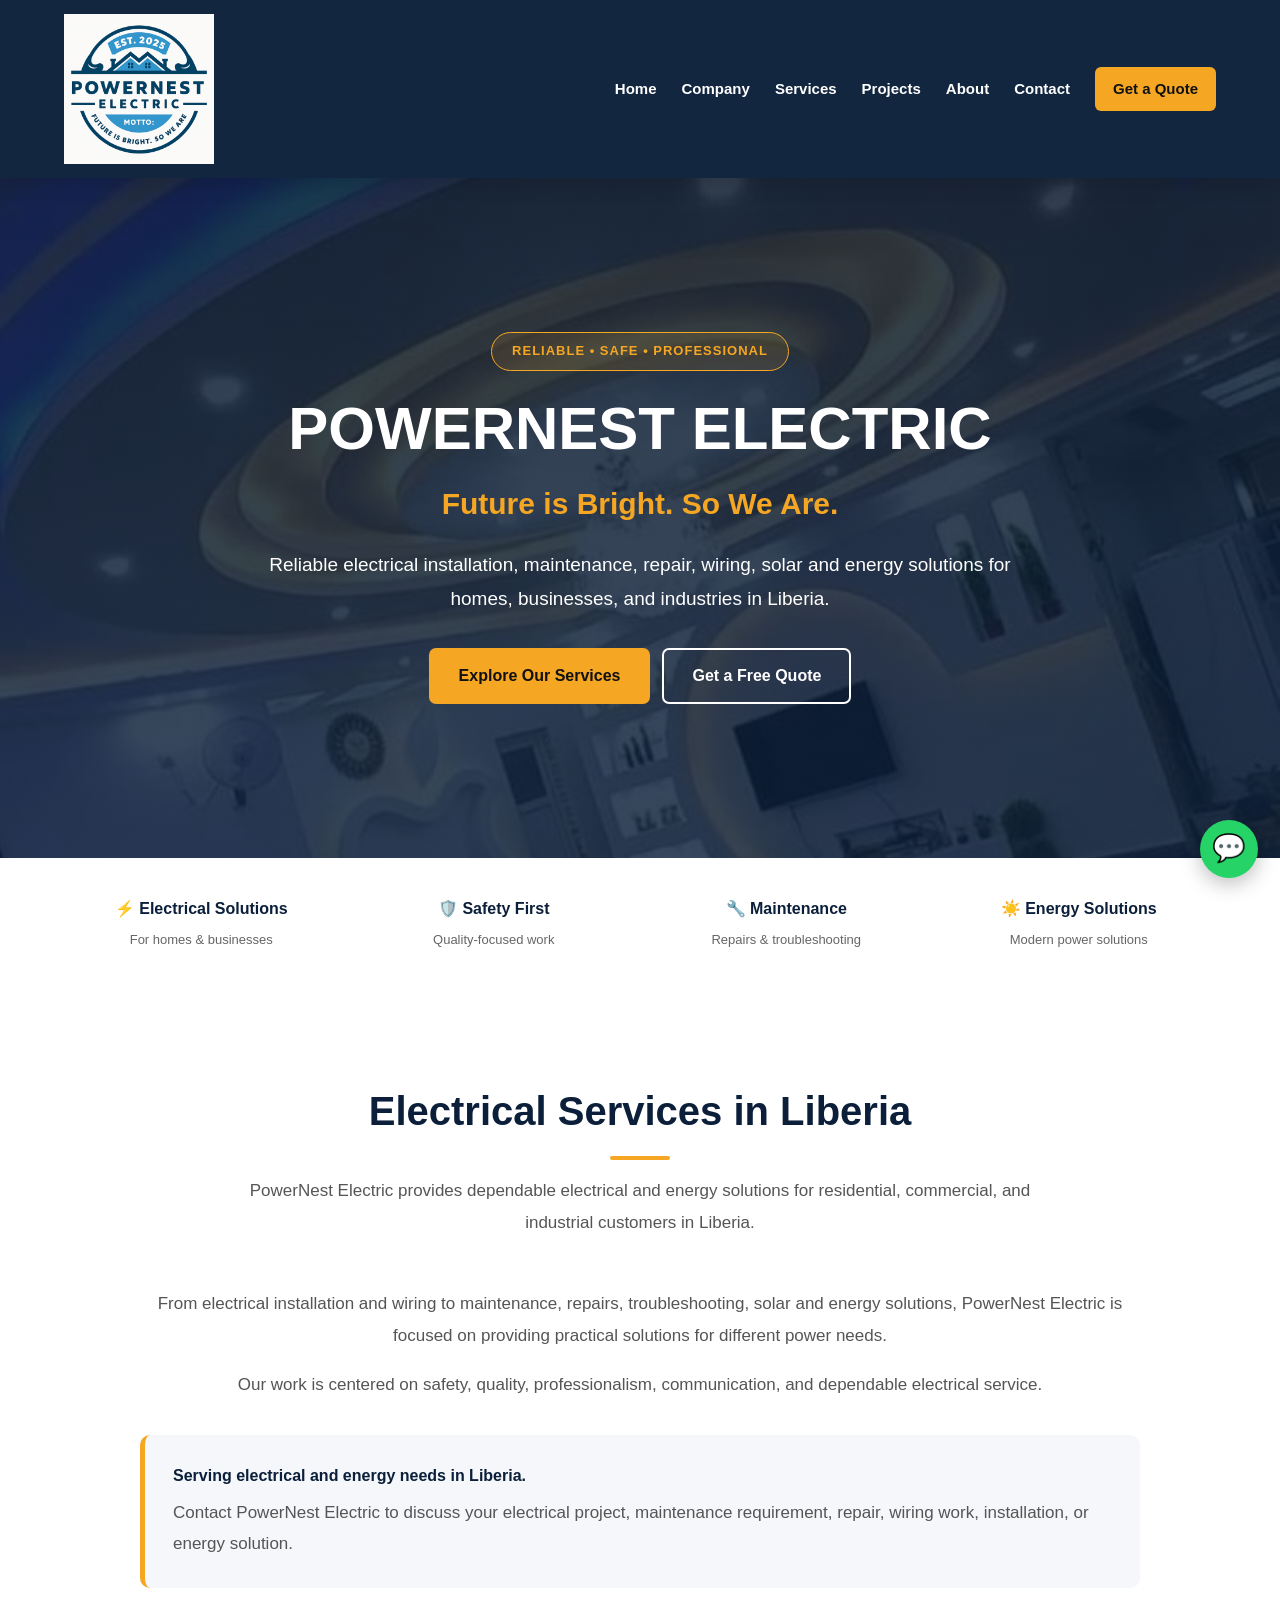
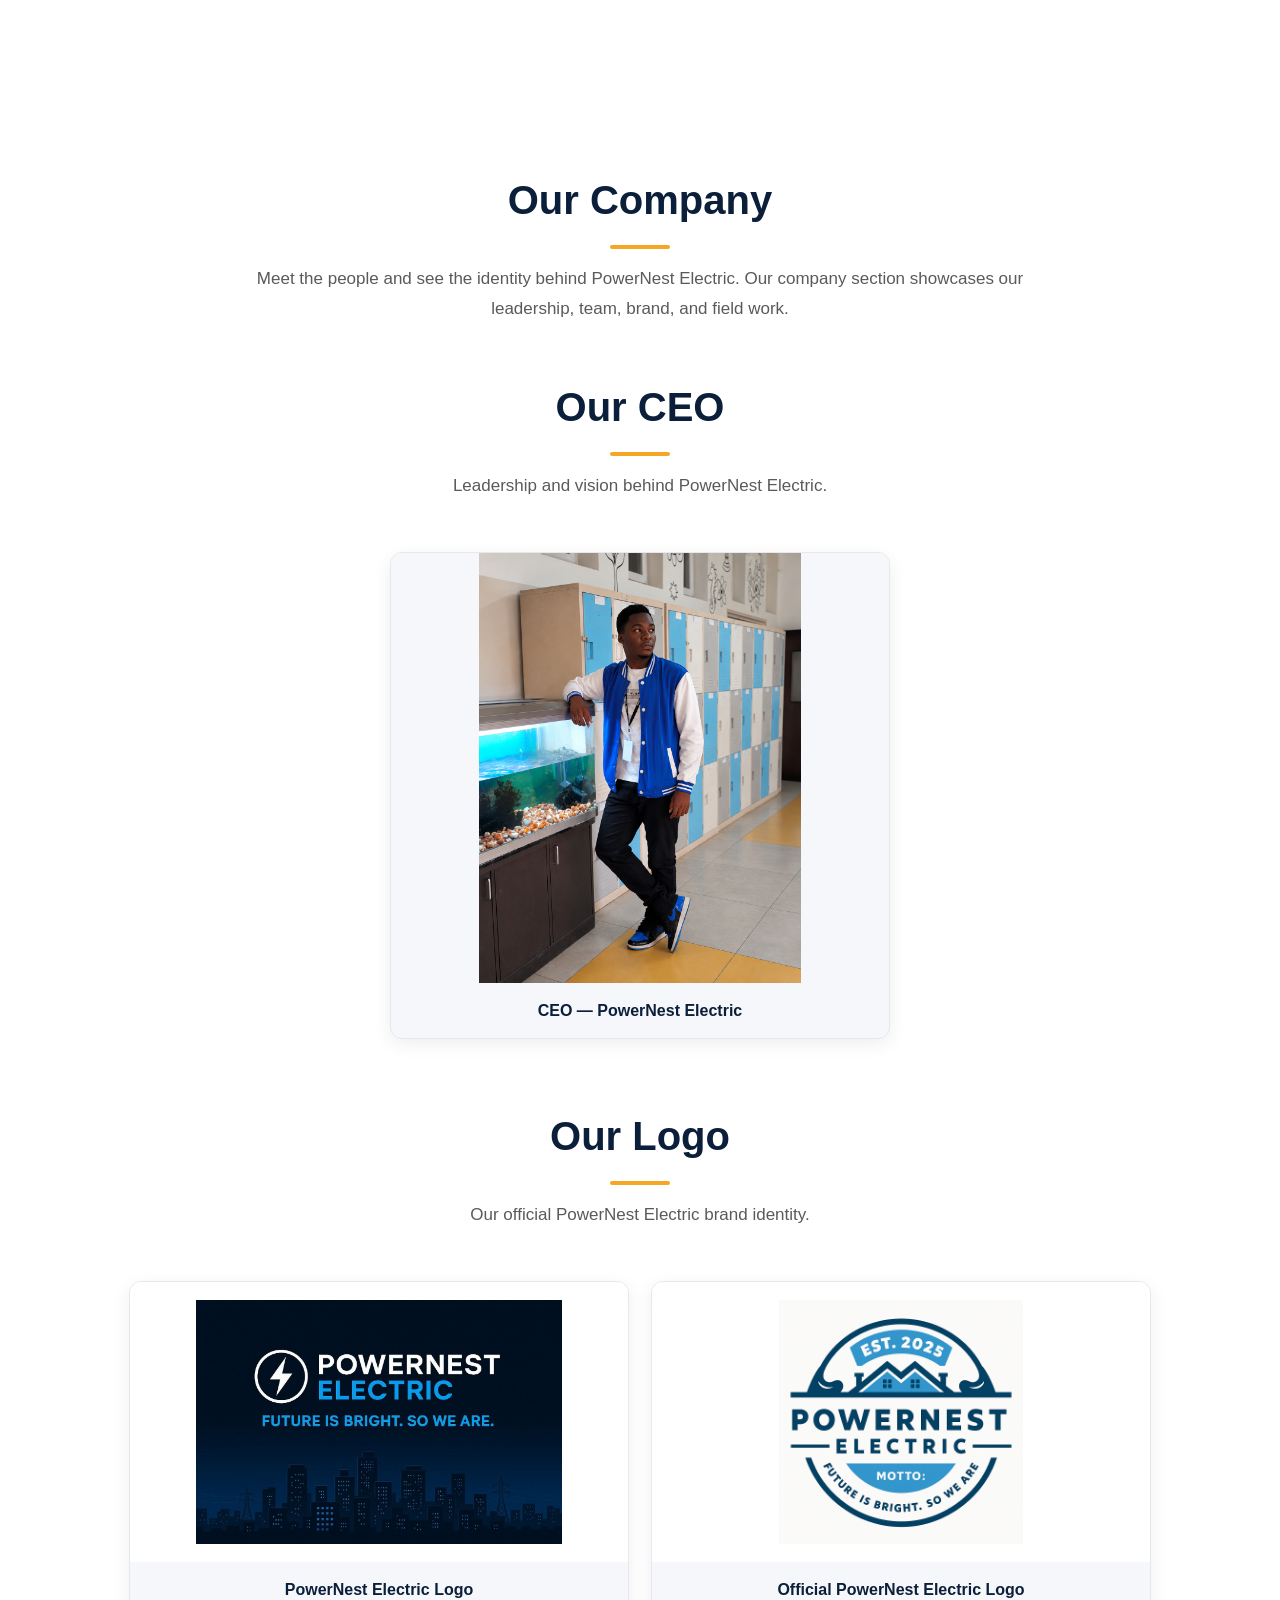
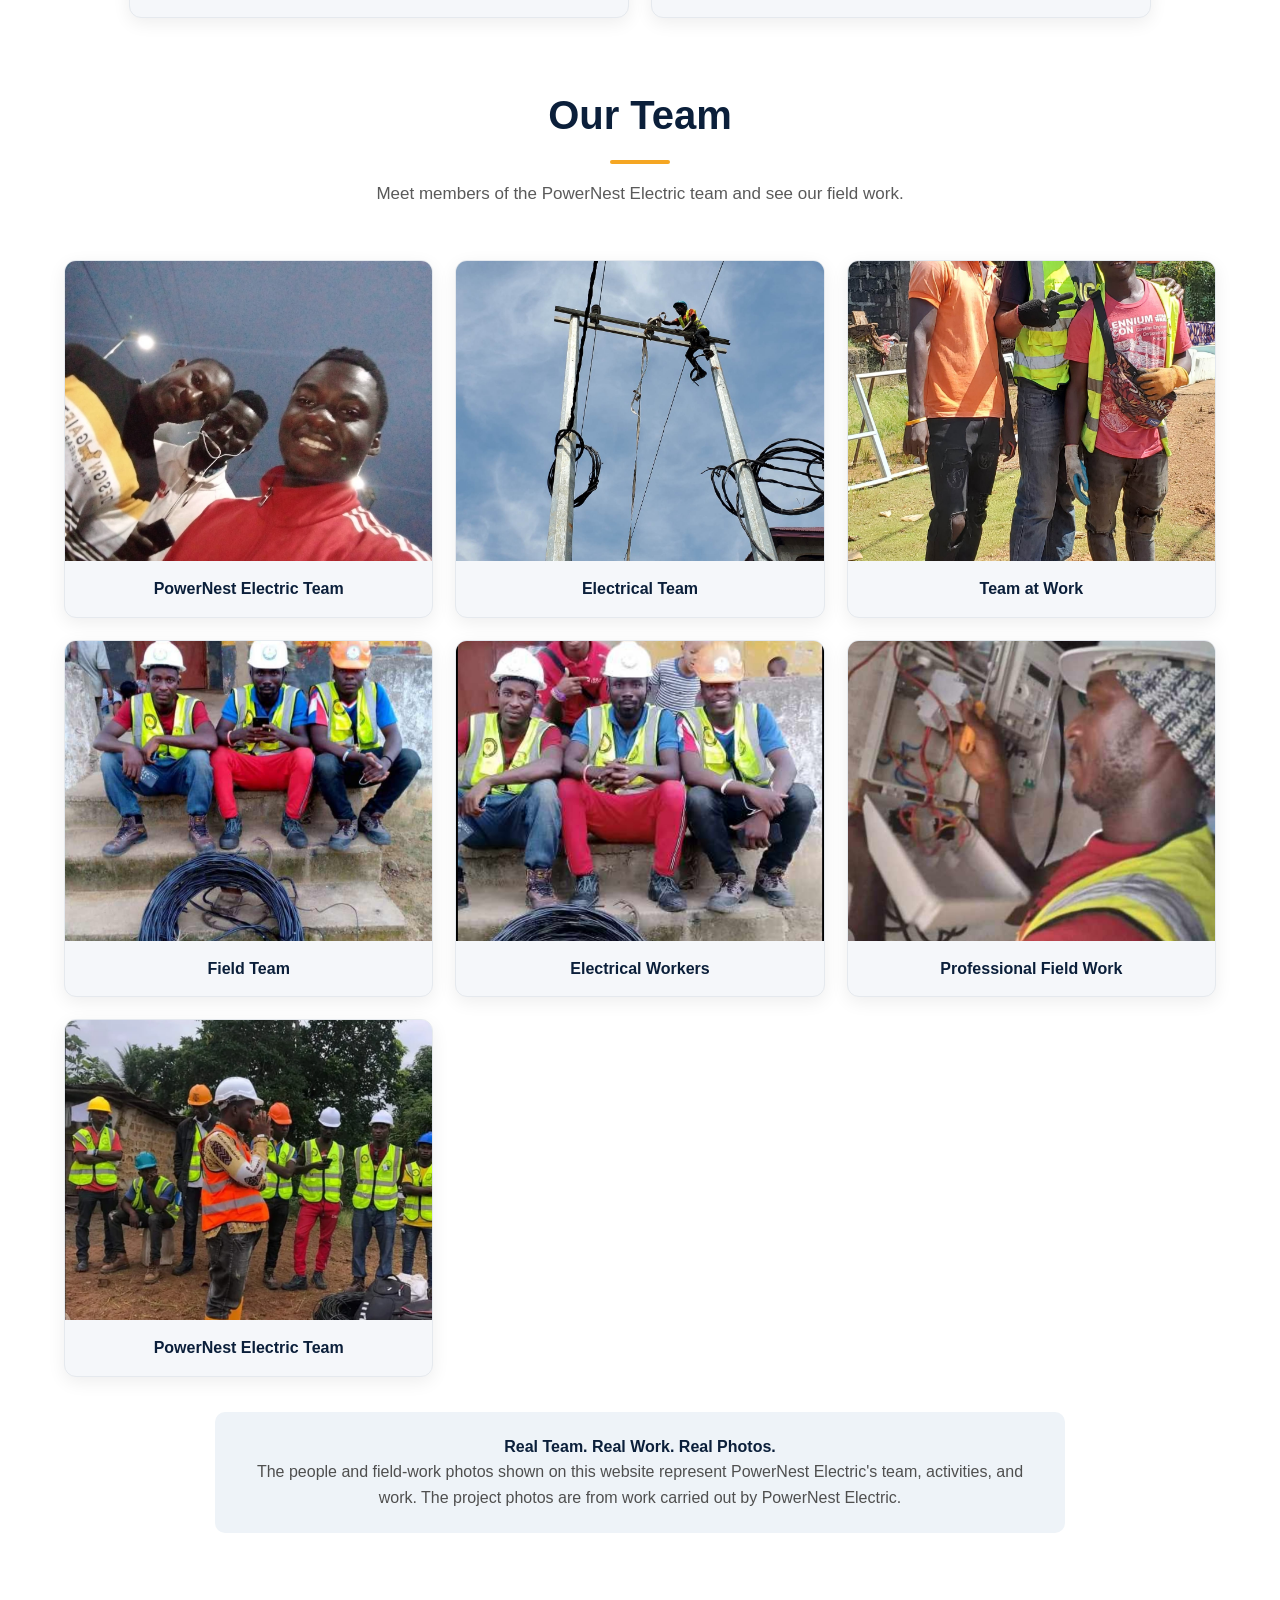
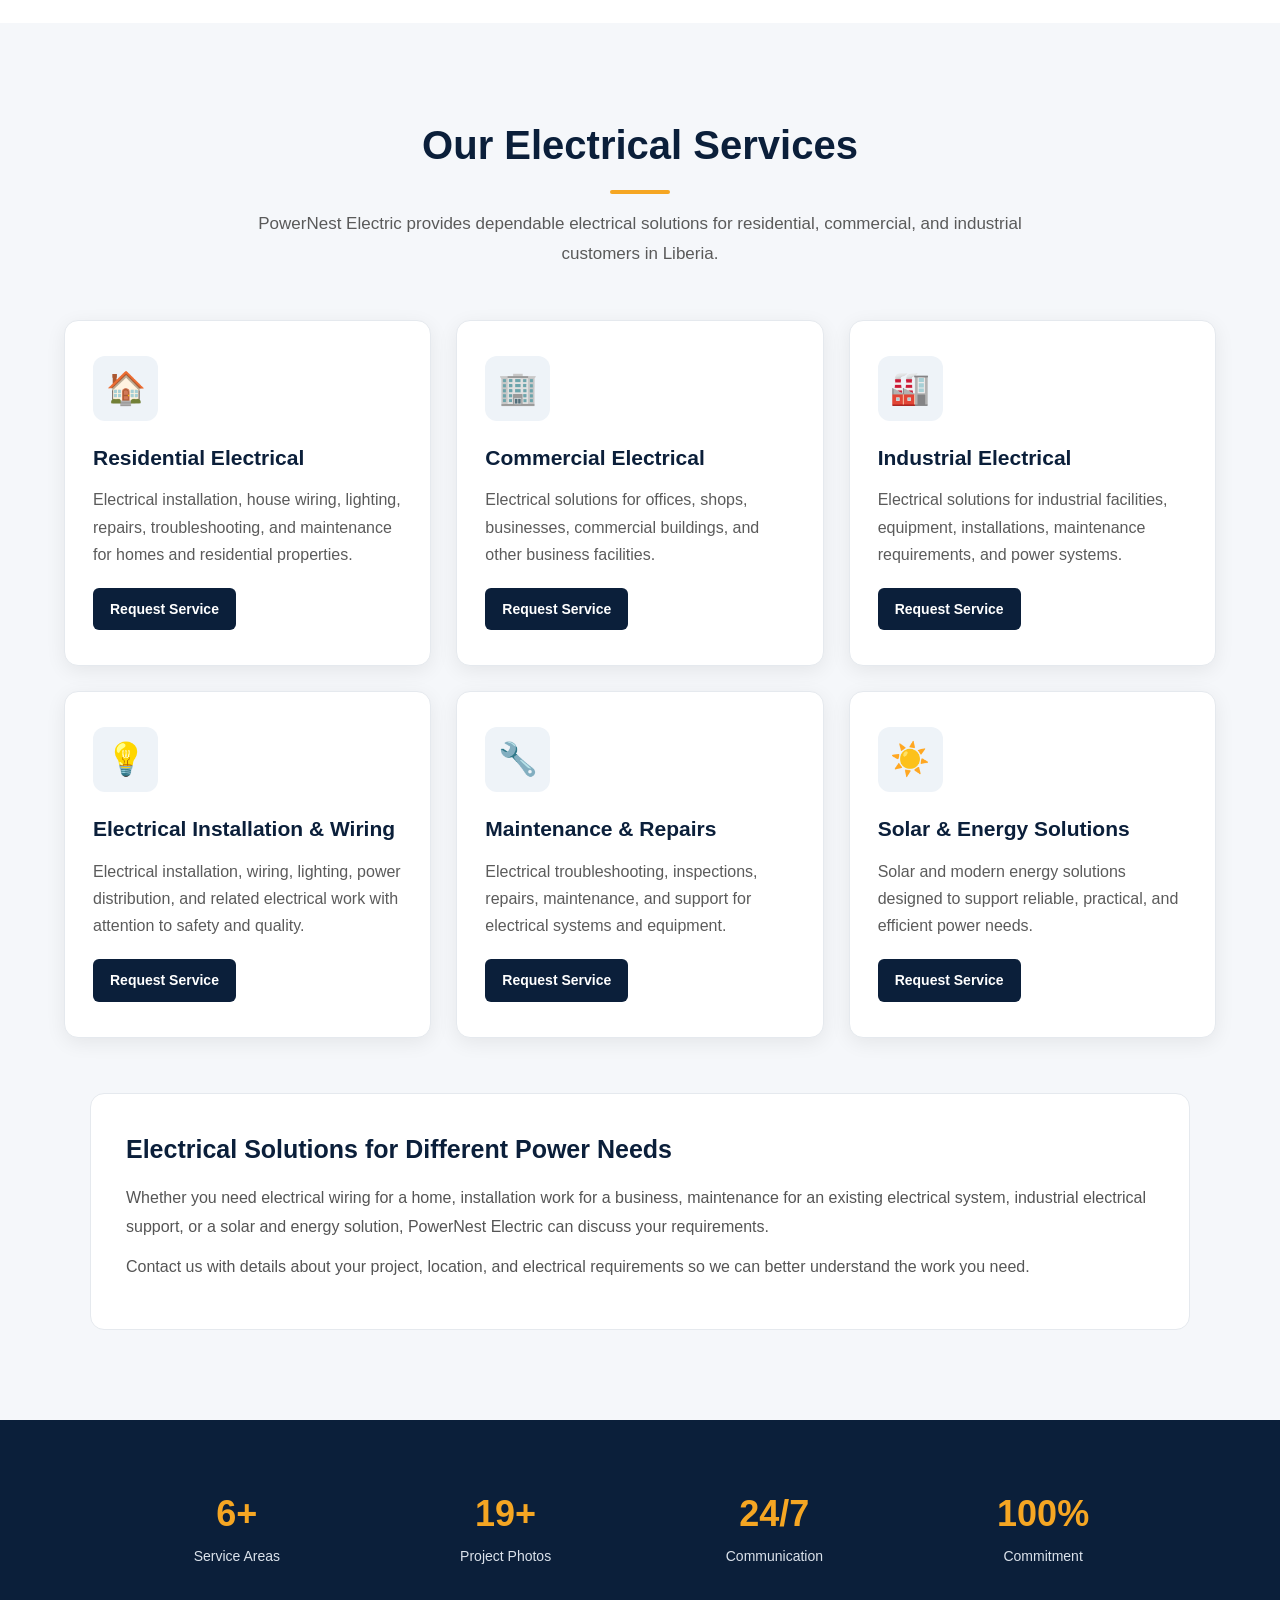
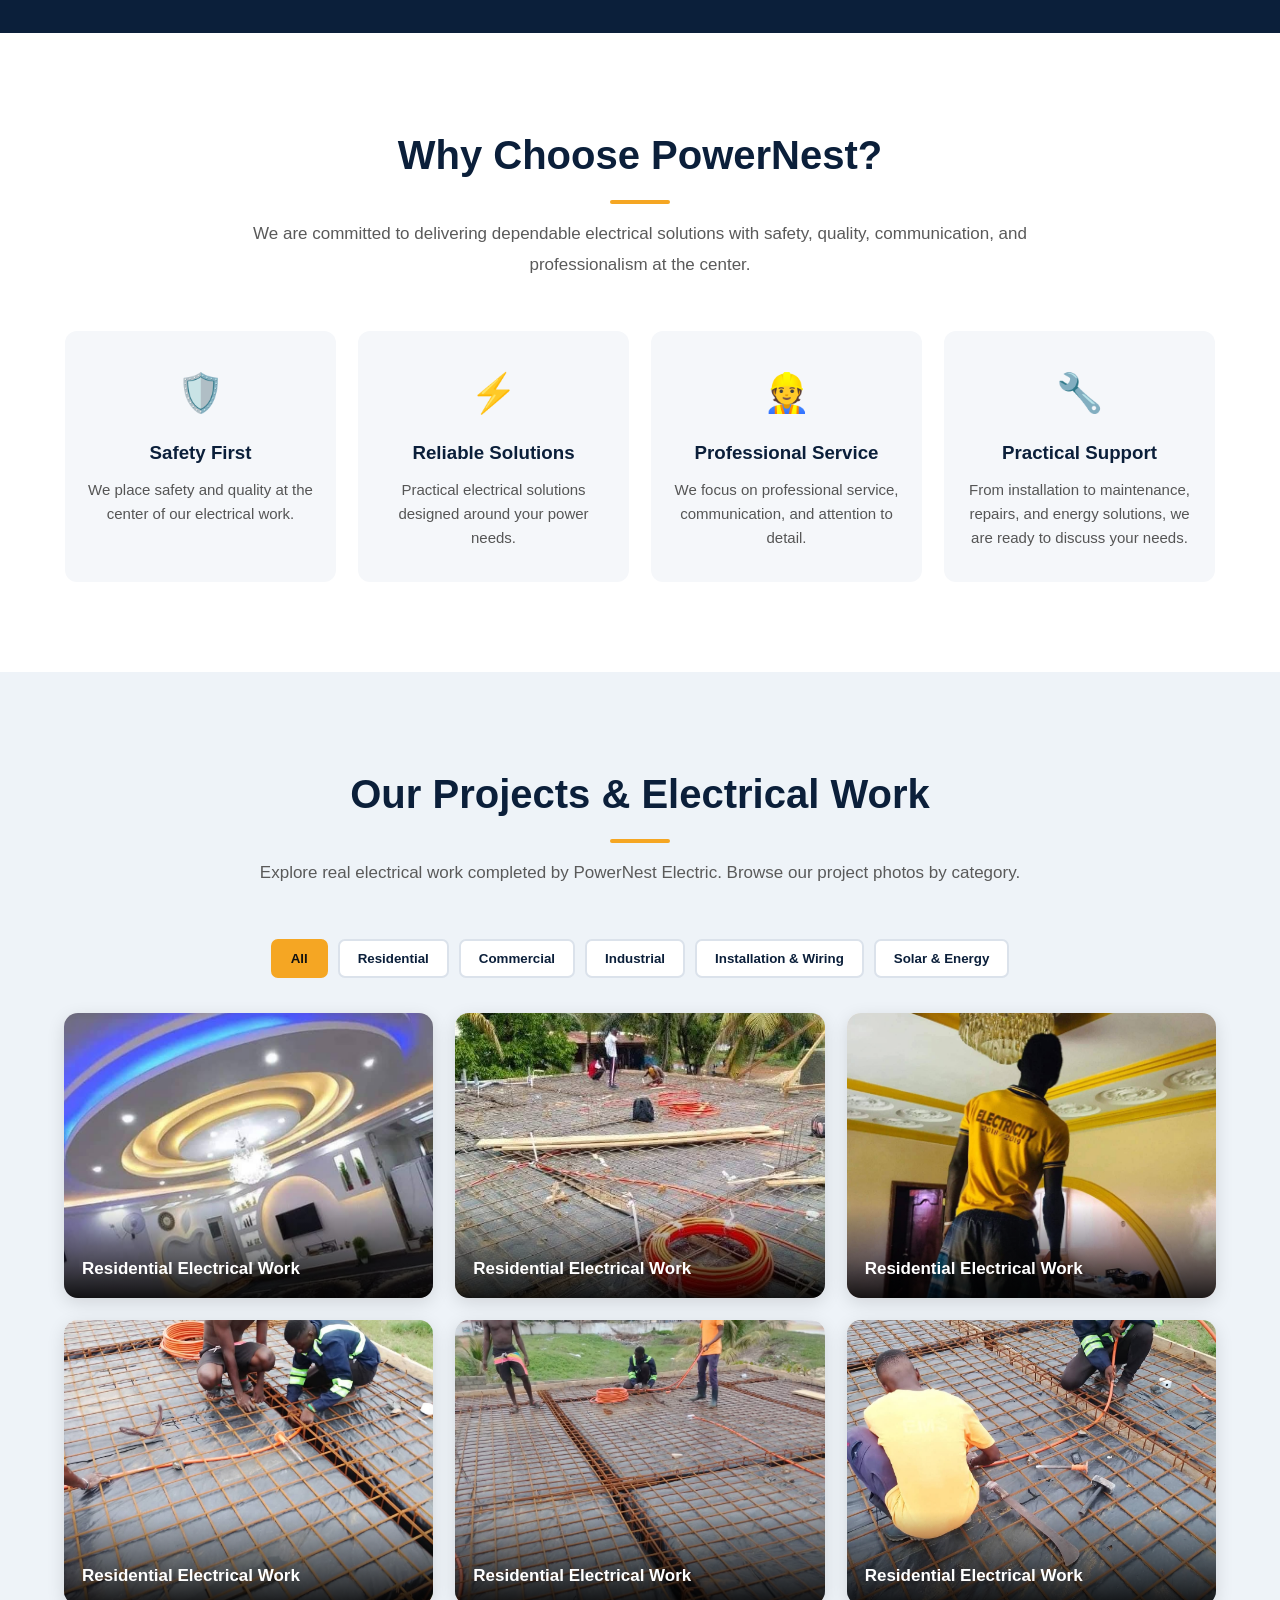
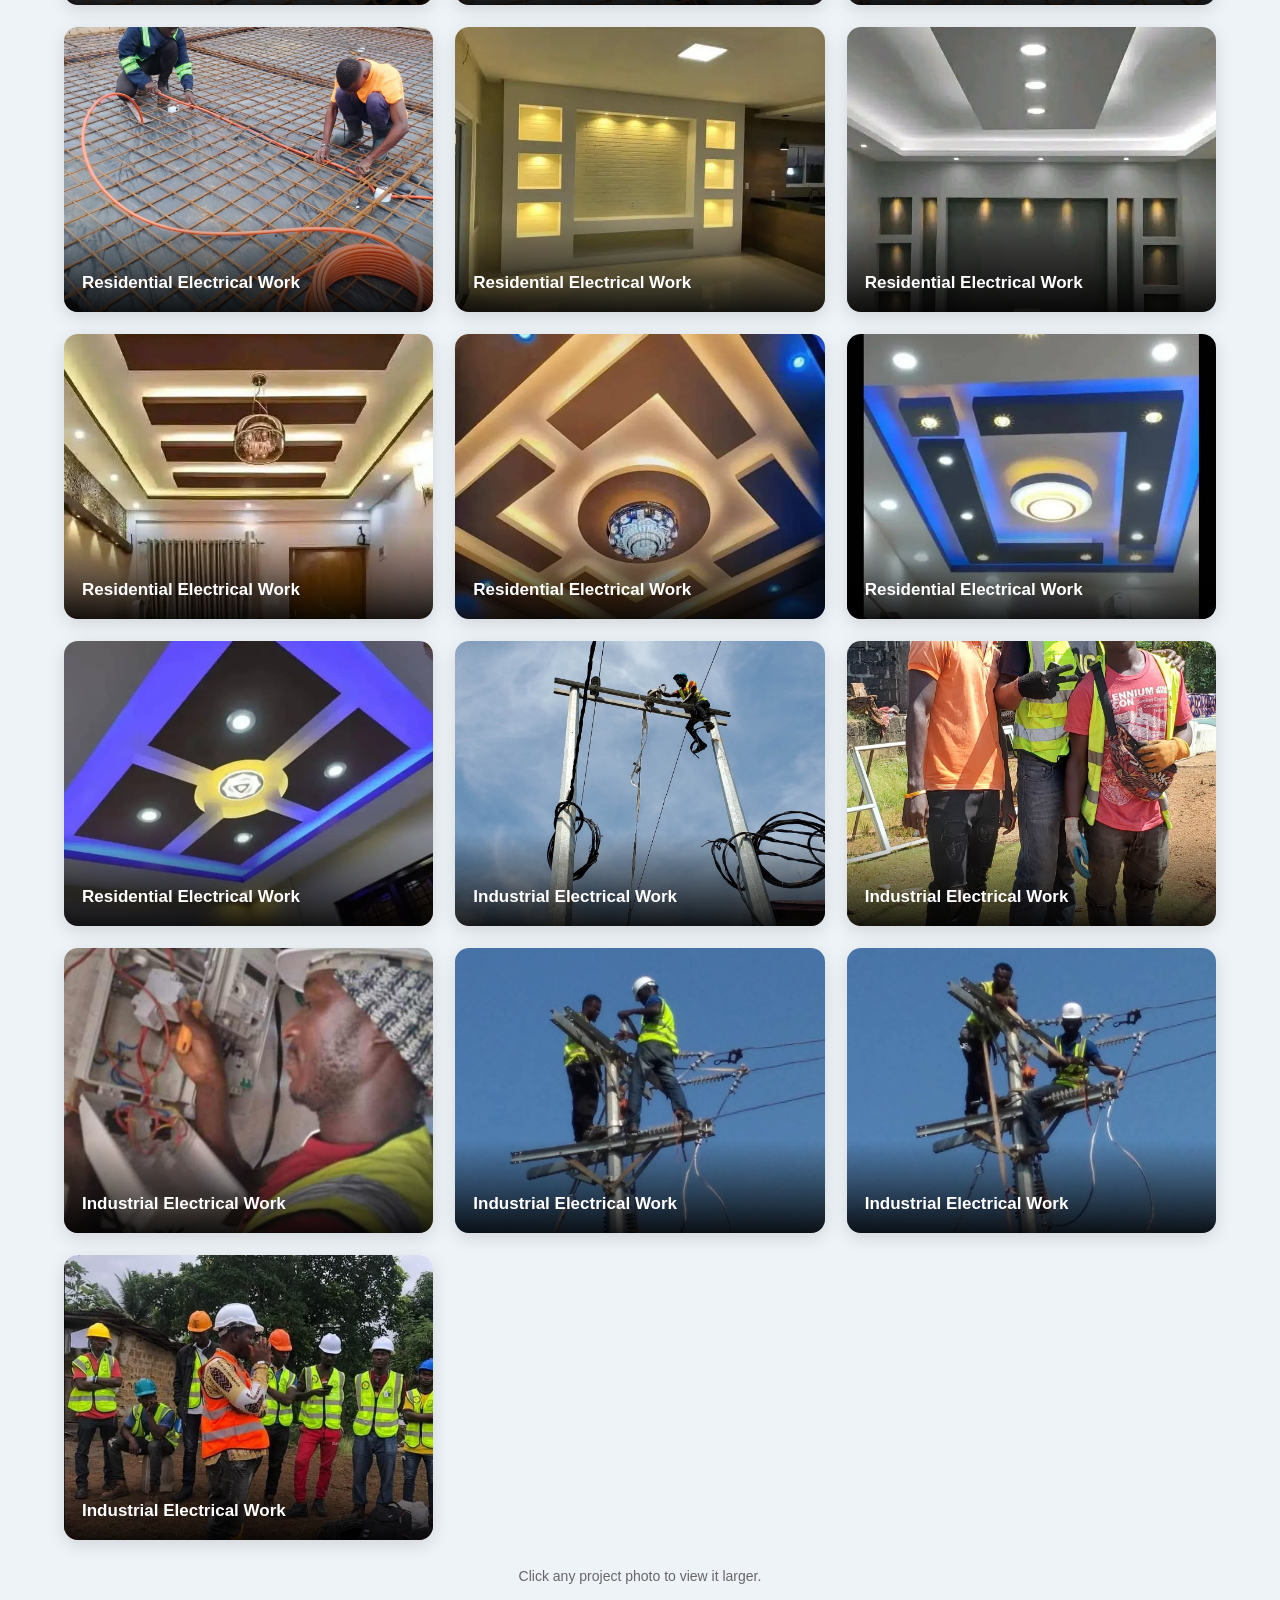
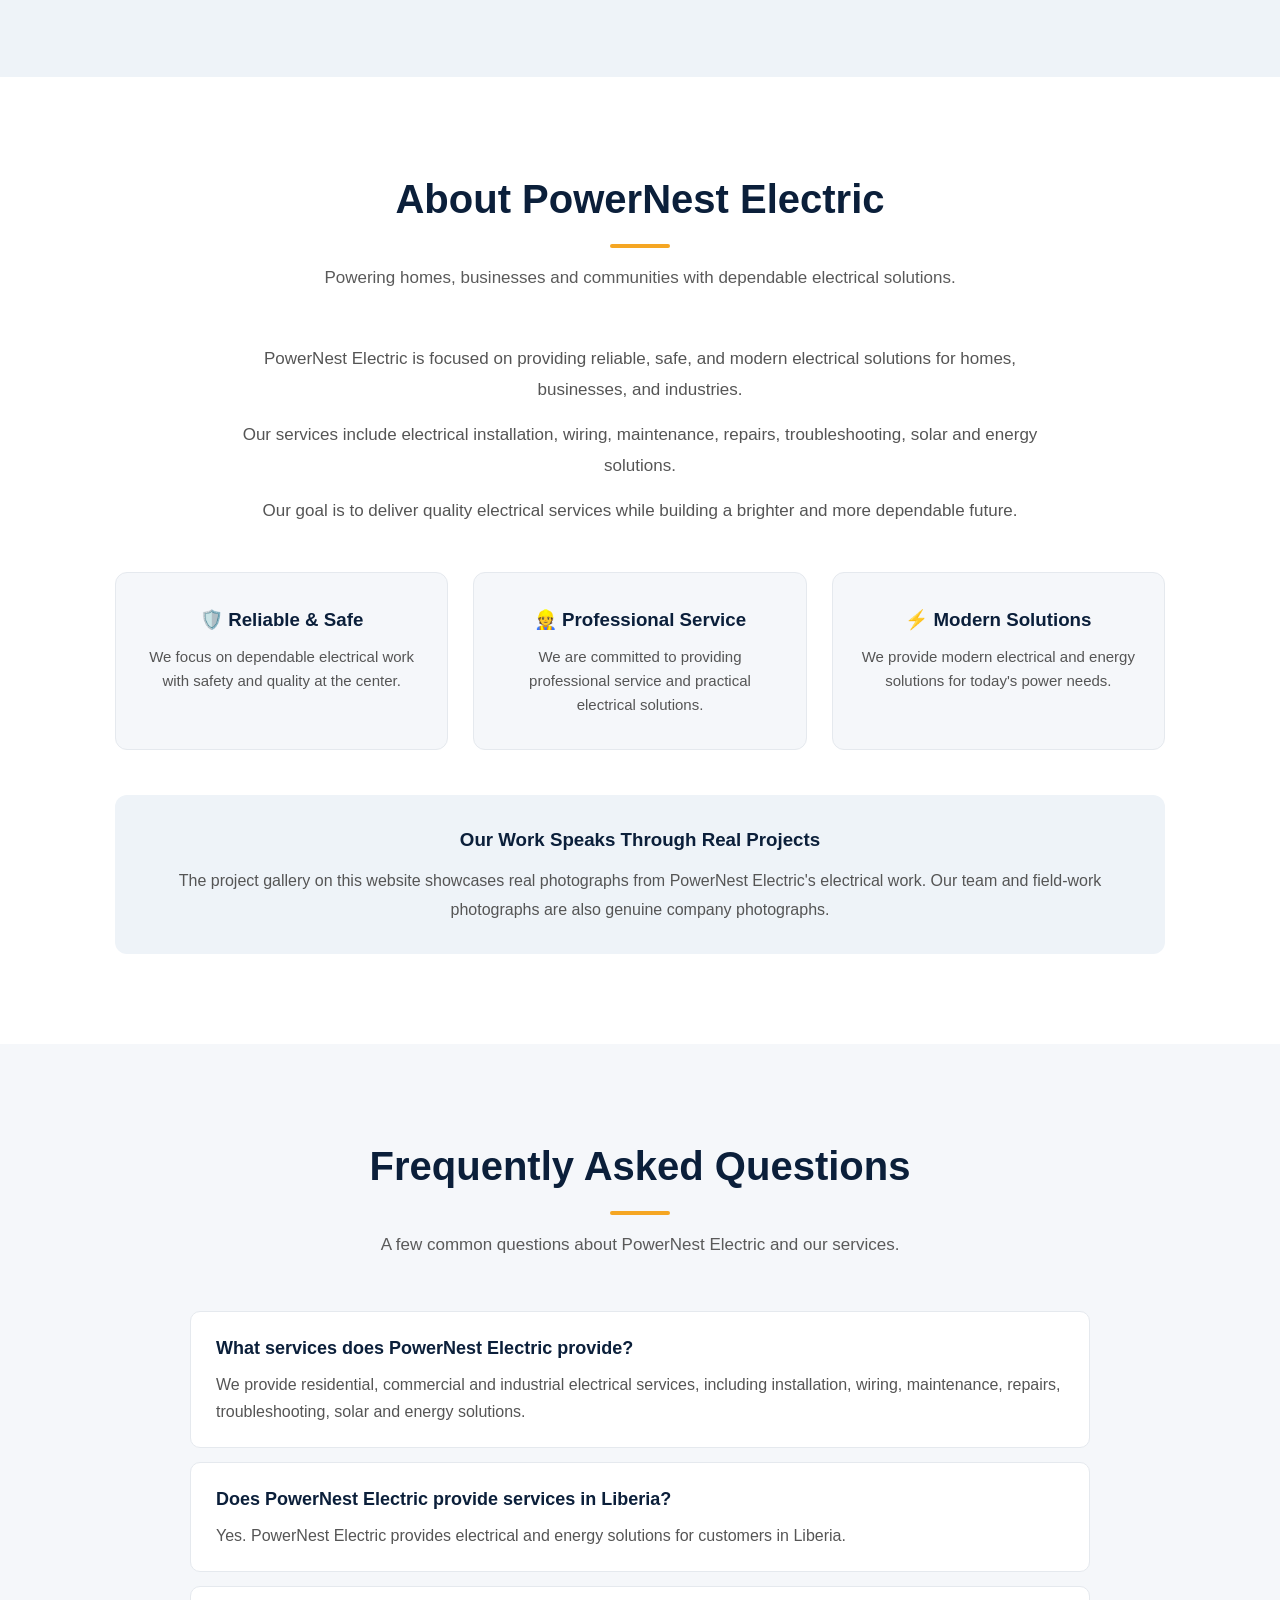
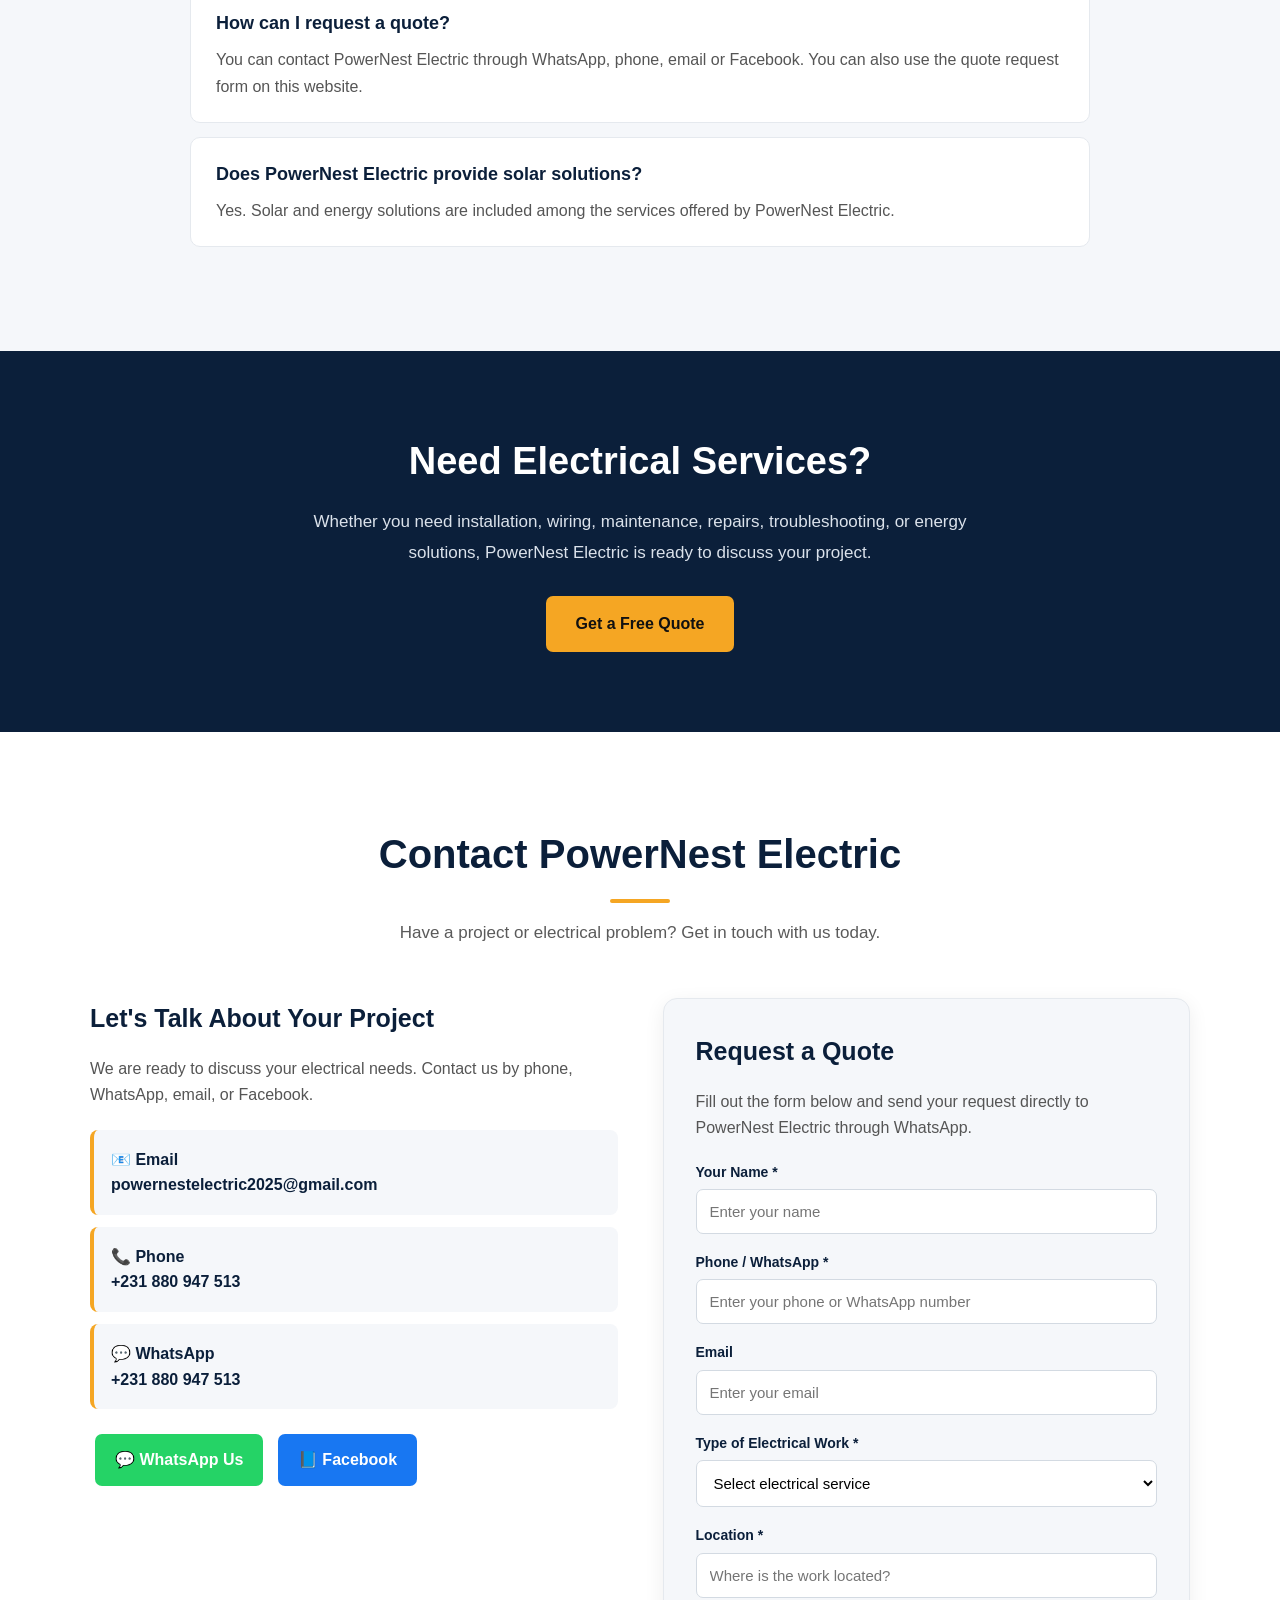
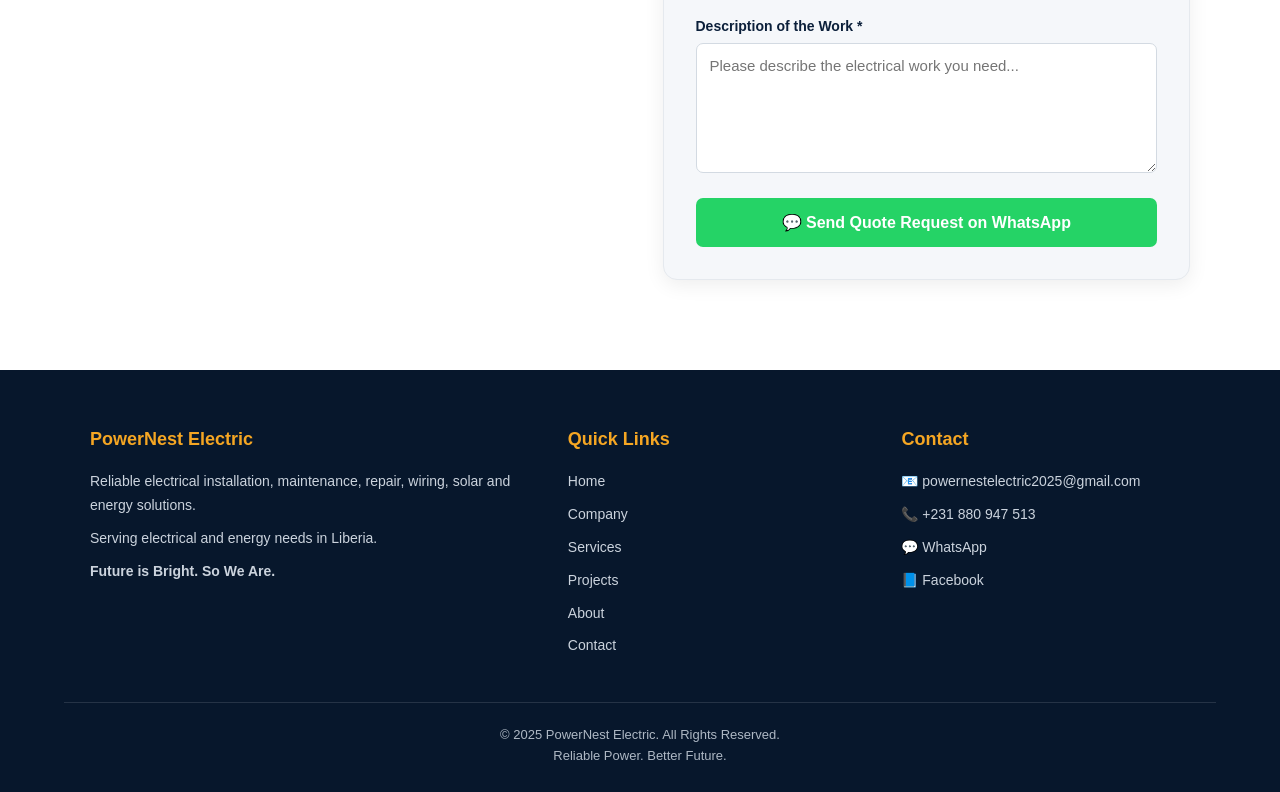
==== commit 61e90fcb: "Update PowerNest Electric website" ====
--- a/index.html
+++ b/index.html
@@ -5,20 +5,149 @@
     <meta charset="UTF-8">
     <meta name="viewport" content="width=device-width, initial-scale=1.0">
 
-    <!-- Google Search Console Verification -->
+    <!-- =========================================================
+         GOOGLE SEARCH CONSOLE VERIFICATION
+    ========================================================== -->
+
     <meta name="google-site-verification"
         content="vCLbX48hzLfEzz35arPZ1gBHdsMwhPBS7E-8HFpYJco">
 
+
+    <!-- =========================================================
+         PRIMARY SEO
+    ========================================================== -->
+
+    <title>PowerNest Electric | Electrical Services in Liberia</title>
+
     <meta name="description"
-        content="PowerNest Electric provides reliable electrical installation, maintenance, repair, wiring, solar and energy solutions for residential, commercial and industrial customers.">
+        content="PowerNest Electric provides reliable electrical installation, wiring, maintenance, repairs, solar and energy solutions for homes, businesses and industries in Liberia.">
 
     <meta name="keywords"
-        content="PowerNest Electric, electrical services, electrical installation, electrical wiring, electrical repairs, maintenance, solar energy, Liberia electrician">
-
-    <meta name="author" content="PowerNest Electric">
-    <meta name="theme-color" content="#0b1f3a">
-
-    <title>PowerNest Electric | Reliable Electrical Solutions</title>
+        content="PowerNest Electric, electrician Liberia, electrical services Liberia, electrical installation Liberia, electrical wiring Liberia, electrical repairs Liberia, electrical maintenance Liberia, solar energy Liberia, electrician Monrovia, electrical contractor Liberia">
+
+    <meta name="author"
+        content="PowerNest Electric">
+
+    <meta name="robots"
+        content="index, follow, max-image-preview:large">
+
+    <meta name="theme-color"
+        content="#0b1f3a">
+
+    <link rel="canonical"
+        href="https://troudygorh96.github.io/powernest-electric-website/">
+
+
+    <!-- =========================================================
+         OPEN GRAPH - FACEBOOK / LINK SHARING
+    ========================================================== -->
+
+    <meta property="og:type"
+        content="website">
+
+    <meta property="og:title"
+        content="PowerNest Electric | Electrical Services in Liberia">
+
+    <meta property="og:description"
+        content="Reliable electrical installation, wiring, maintenance, repairs, solar and energy solutions for homes, businesses and industries in Liberia.">
+
+    <meta property="og:url"
+        content="https://troudygorh96.github.io/powernest-electric-website/">
+
+    <meta property="og:site_name"
+        content="PowerNest Electric">
+
+    <meta property="og:image"
+        content="https://troudygorh96.github.io/powernest-electric-website/logo.png">
+
+    <meta property="og:image:alt"
+        content="PowerNest Electric official logo">
+
+
+    <!-- =========================================================
+         STRUCTURED DATA / JSON-LD
+    ========================================================== -->
+
+    <script type="application/ld+json">
+    {
+        "@context": "https://schema.org",
+        "@type": "ElectricalContractor",
+        "@id": "https://troudygorh96.github.io/powernest-electric-website/#organization",
+        "name": "PowerNest Electric",
+        "url": "https://troudygorh96.github.io/powernest-electric-website/",
+        "logo": "https://troudygorh96.github.io/powernest-electric-website/logo.png",
+        "image": "https://troudygorh96.github.io/powernest-electric-website/photos/01.jpg",
+        "description": "PowerNest Electric provides electrical installation, wiring, maintenance, repairs, solar and energy solutions for residential, commercial and industrial customers in Liberia.",
+        "email": "powernestelectric2025@gmail.com",
+        "telephone": "+231880947513",
+        "areaServed": {
+            "@type": "Country",
+            "name": "Liberia"
+        },
+        "sameAs": [
+            "https://www.facebook.com/profile.php?id=61576923520194"
+        ],
+        "serviceType": [
+            "Residential Electrical Services",
+            "Commercial Electrical Services",
+            "Industrial Electrical Services",
+            "Electrical Installation and Wiring",
+            "Electrical Maintenance and Repairs",
+            "Solar and Energy Solutions"
+        ]
+    }
+    </script>
+
+
+    <!-- =========================================================
+         FAQ STRUCTURED DATA
+    ========================================================== -->
+
+    <script type="application/ld+json">
+    {
+        "@context": "https://schema.org",
+        "@type": "FAQPage",
+        "mainEntity": [
+            {
+                "@type": "Question",
+                "name": "What electrical services does PowerNest Electric provide?",
+                "acceptedAnswer": {
+                    "@type": "Answer",
+                    "text": "PowerNest Electric provides residential, commercial and industrial electrical services, including electrical installation, wiring, maintenance, repairs, troubleshooting, solar and energy solutions."
+                }
+            },
+            {
+                "@type": "Question",
+                "name": "Does PowerNest Electric provide electrical services in Liberia?",
+                "acceptedAnswer": {
+                    "@type": "Answer",
+                    "text": "Yes. PowerNest Electric provides electrical and energy solutions for customers in Liberia."
+                }
+            },
+            {
+                "@type": "Question",
+                "name": "How can I request an electrical quote?",
+                "acceptedAnswer": {
+                    "@type": "Answer",
+                    "text": "Customers can contact PowerNest Electric by phone, WhatsApp, email or Facebook, or use the quote request form on the website."
+                }
+            },
+            {
+                "@type": "Question",
+                "name": "Does PowerNest Electric provide solar and energy solutions?",
+                "acceptedAnswer": {
+                    "@type": "Answer",
+                    "text": "Yes. PowerNest Electric offers solar and energy solutions as part of its electrical and power services."
+                }
+            }
+        ]
+    }
+    </script>
+
+
+    <!-- =========================================================
+         STYLES
+    ========================================================== -->
 
     <style>
 
@@ -309,6 +438,41 @@
 
 
         /* ==============================
+           LIBERIA SEO INTRO
+        ============================== */
+
+        .liberia-section {
+            background: #ffffff;
+        }
+
+        .liberia-content {
+            max-width: 1000px;
+            margin: auto;
+            text-align: center;
+        }
+
+        .liberia-content p {
+            color: #555;
+            font-size: 17px;
+            line-height: 1.85;
+            margin-bottom: 18px;
+        }
+
+        .liberia-highlight {
+            margin-top: 35px;
+            padding: 28px;
+            background: #f5f7fa;
+            border-left: 5px solid #f5a623;
+            border-radius: 10px;
+            text-align: left;
+        }
+
+        .liberia-highlight strong {
+            color: #0b1f3a;
+        }
+
+
+        /* ==============================
            COMPANY
         ============================== */
 
@@ -373,6 +537,20 @@
             color: #0b1f3a;
             font-weight: bold;
             text-align: center;
+        }
+
+        .real-work-note {
+            max-width: 850px;
+            margin: 35px auto 0;
+            text-align: center;
+            background: #eef3f8;
+            padding: 22px;
+            border-radius: 10px;
+            color: #4f4f4f;
+        }
+
+        .real-work-note strong {
+            color: #0b1f3a;
         }
 
 
@@ -439,6 +617,32 @@
         .service-button:hover {
             background: #f5a623;
             color: #111;
+        }
+
+
+        /* ==============================
+           SERVICE INFORMATION
+        ============================== */
+
+        .service-information {
+            max-width: 1100px;
+            margin: 55px auto 0;
+            background: white;
+            padding: 35px;
+            border-radius: 14px;
+            border: 1px solid #e5e9ee;
+        }
+
+        .service-information h3 {
+            color: #0b1f3a;
+            font-size: 25px;
+            margin-bottom: 15px;
+        }
+
+        .service-information p {
+            color: #555;
+            line-height: 1.8;
+            margin-bottom: 12px;
         }
 
 
@@ -631,6 +835,8 @@
             font-size: 45px;
             cursor: pointer;
             line-height: 1;
+            background: transparent;
+            border: none;
         }
 
 
@@ -678,67 +884,54 @@
 
 
         /* ==============================
-           TESTIMONIALS
+           REAL WORK / TRUST SECTION
         ============================== */
 
-        .testimonial-container {
-            max-width: 1100px;
+        .work-trust {
+            max-width: 1050px;
+            margin: 45px auto 0;
+            padding: 30px;
+            background: #eef3f8;
+            border-radius: 12px;
+        }
+
+        .work-trust h3 {
+            color: #0b1f3a;
+            margin-bottom: 12px;
+        }
+
+        .work-trust p {
+            color: #555;
+            line-height: 1.8;
+        }
+
+
+        /* ==============================
+           FAQ
+        ============================== */
+
+        .faq-container {
+            max-width: 900px;
             margin: auto;
-            display: grid;
-            grid-template-columns: repeat(3, 1fr);
-            gap: 25px;
-        }
-
-        .testimonial {
+        }
+
+        .faq-item {
             background: white;
-            padding: 30px;
-            border-radius: 12px;
             border: 1px solid #e5e9ee;
-            box-shadow: 0 5px 18px rgba(0, 0, 0, 0.07);
-        }
-
-        .stars {
-            color: #f5a623;
+            border-radius: 10px;
+            margin-bottom: 14px;
+            padding: 22px 25px;
+        }
+
+        .faq-item h3 {
+            color: #0b1f3a;
             font-size: 18px;
-            margin-bottom: 15px;
-        }
-
-        .testimonial p {
+            margin-bottom: 8px;
+        }
+
+        .faq-item p {
             color: #555;
             line-height: 1.7;
-            font-size: 15px;
-            margin-bottom: 20px;
-        }
-
-        .customer-info {
-            display: flex;
-            align-items: center;
-            gap: 12px;
-            border-top: 1px solid #e5e9ee;
-            padding-top: 15px;
-        }
-
-        .customer-avatar {
-            width: 42px;
-            height: 42px;
-            border-radius: 50%;
-            background: #0b1f3a;
-            color: #f5a623;
-            display: flex;
-            align-items: center;
-            justify-content: center;
-            font-weight: bold;
-        }
-
-        .customer-details strong {
-            display: block;
-            color: #0b1f3a;
-            font-size: 14px;
-        }
-
-        .customer-details span {
-            color: #777;
-            font-size: 12px;
         }
 
 
@@ -1038,10 +1231,6 @@
                 grid-template-columns: repeat(2, 1fr);
             }
 
-            .testimonial-container {
-                grid-template-columns: 1fr;
-            }
-
             .contact-container {
                 grid-template-columns: 1fr;
             }
@@ -1158,6 +1347,10 @@
                 padding: 25px 20px;
             }
 
+            .service-information {
+                padding: 25px 20px;
+            }
+
             .footer-container {
                 grid-template-columns: 1fr;
                 text-align: center;
@@ -1183,17 +1376,26 @@
 <body>
 
 
-<!-- ==============================
+<!-- =========================================================
      HEADER
-============================== -->
+========================================================== -->
 
 <header>
 
     <nav>
 
-        <a href="#home" class="logo">
-            <img src="logo.png" alt="PowerNest Electric Logo">
+        <a href="#home"
+           class="logo"
+           aria-label="PowerNest Electric home">
+
+            <img
+                src="logo.png"
+                alt="PowerNest Electric official logo"
+                width="150"
+                height="auto">
+
         </a>
+
 
         <button
             class="menu-toggle"
@@ -1206,17 +1408,26 @@
 
         </button>
 
+
         <div class="nav-links" id="navLinks">
 
             <a href="#home">Home</a>
+
             <a href="#company">Company</a>
+
             <a href="#services">Services</a>
+
             <a href="#projects">Projects</a>
+
             <a href="#about">About</a>
+
             <a href="#contact">Contact</a>
 
-            <a href="#contact" class="nav-quote">
+            <a href="#contact"
+               class="nav-quote">
+
                 Get a Quote
+
             </a>
 
         </div>
@@ -1226,9 +1437,9 @@
 </header>
 
 
-<!-- ==============================
+<!-- =========================================================
      HERO
-============================== -->
+========================================================== -->
 
 <section class="hero" id="home">
 
@@ -1237,30 +1448,41 @@
         <div class="hero-badge">
             RELIABLE • SAFE • PROFESSIONAL
         </div>
+
 
         <h1>
             POWERNEST ELECTRIC
         </h1>
 
+
         <h2>
             Future is Bright. So We Are.
         </h2>
+
 
         <p>
             Reliable electrical installation,
             maintenance, repair, wiring, solar
             and energy solutions for homes,
-            businesses, and industries.
+            businesses, and industries in Liberia.
         </p>
 
+
         <div class="hero-buttons">
 
-            <a href="#services" class="button">
+            <a href="#services"
+               class="button">
+
                 Explore Our Services
+
             </a>
 
-            <a href="#contact" class="button-outline">
+
+            <a href="#contact"
+               class="button-outline">
+
                 Get a Free Quote
+
             </a>
 
         </div>
@@ -1270,32 +1492,63 @@
 </section>
 
 
-<!-- ==============================
+<!-- =========================================================
      TRUST
-============================== -->
+========================================================== -->
 
 <section class="trust-strip">
 
     <div class="trust-box">
 
         <div class="trust-item">
-            <strong>⚡ Electrical Solutions</strong>
-            <span>For homes & businesses</span>
-        </div>
+
+            <strong>
+                ⚡ Electrical Solutions
+            </strong>
+
+            <span>
+                For homes & businesses
+            </span>
+
+        </div>
+
 
         <div class="trust-item">
-            <strong>🛡️ Safety First</strong>
-            <span>Quality-focused work</span>
-        </div>
+
+            <strong>
+                🛡️ Safety First
+            </strong>
+
+            <span>
+                Quality-focused work
+            </span>
+
+        </div>
+
 
         <div class="trust-item">
-            <strong>🔧 Maintenance</strong>
-            <span>Repairs & troubleshooting</span>
-        </div>
+
+            <strong>
+                🔧 Maintenance
+            </strong>
+
+            <span>
+                Repairs & troubleshooting
+            </span>
+
+        </div>
+
 
         <div class="trust-item">
-            <strong>☀️ Energy Solutions</strong>
-            <span>Modern power solutions</span>
+
+            <strong>
+                ☀️ Energy Solutions
+            </strong>
+
+            <span>
+                Modern power solutions
+            </span>
+
         </div>
 
     </div>
@@ -1303,9 +1556,71 @@
 </section>
 
 
-<!-- ==============================
+<!-- =========================================================
+     LIBERIA FOCUSED CONTENT
+========================================================== -->
+
+<section class="section liberia-section">
+
+    <div class="liberia-content">
+
+        <div class="section-header">
+
+            <h2 class="section-title">
+                Electrical Services in Liberia
+            </h2>
+
+            <p class="section-intro">
+                PowerNest Electric provides dependable
+                electrical and energy solutions for
+                residential, commercial, and industrial
+                customers in Liberia.
+            </p>
+
+        </div>
+
+
+        <p>
+            From electrical installation and wiring to
+            maintenance, repairs, troubleshooting,
+            solar and energy solutions, PowerNest Electric
+            is focused on providing practical solutions
+            for different power needs.
+        </p>
+
+
+        <p>
+            Our work is centered on safety, quality,
+            professionalism, communication, and
+            dependable electrical service.
+        </p>
+
+
+        <div class="liberia-highlight">
+
+            <strong>
+                Serving electrical and energy needs in Liberia.
+            </strong>
+
+            <p style="margin-top:8px;margin-bottom:0;">
+
+                Contact PowerNest Electric to discuss
+                your electrical project, maintenance
+                requirement, repair, wiring work,
+                installation, or energy solution.
+
+            </p>
+
+        </div>
+
+    </div>
+
+</section>
+
+
+<!-- =========================================================
      COMPANY
-============================== -->
+========================================================== -->
 
 <section class="section company-section" id="company">
 
@@ -1317,8 +1632,9 @@
 
         <p class="section-intro">
             Meet the people and see the identity behind
-            PowerNest Electric. These photos represent
-            our company, leadership, team, and brand.
+            PowerNest Electric. Our company section
+            showcases our leadership, team, brand,
+            and field work.
         </p>
 
     </div>
@@ -1333,10 +1649,12 @@
         </h2>
 
         <p class="section-intro">
-            Leadership and vision behind PowerNest Electric.
+            Leadership and vision behind
+            PowerNest Electric.
         </p>
 
     </div>
+
 
     <div class="company-gallery single-feature">
 
@@ -1346,7 +1664,8 @@
 
             <img
                 src="photos/CEO/01.jpg"
-                alt="PowerNest Electric CEO">
+                alt="PowerNest Electric CEO"
+                loading="lazy">
 
             <div class="company-caption">
                 CEO — PowerNest Electric
@@ -1366,10 +1685,12 @@
         </h2>
 
         <p class="section-intro">
-            Our official PowerNest Electric brand identity.
+            Our official PowerNest Electric
+            brand identity.
         </p>
 
     </div>
+
 
     <div class="company-gallery two-items">
 
@@ -1379,7 +1700,8 @@
 
             <img
                 src="photos/OUR%20LOGO/04.jpg"
-                alt="PowerNest Electric logo">
+                alt="PowerNest Electric brand logo"
+                loading="lazy">
 
             <div class="company-caption">
                 PowerNest Electric Logo
@@ -1394,7 +1716,8 @@
 
             <img
                 src="photos/OUR%20LOGO/LOGO%204.png"
-                alt="PowerNest Electric official logo">
+                alt="PowerNest Electric official logo"
+                loading="lazy">
 
             <div class="company-caption">
                 Official PowerNest Electric Logo
@@ -1414,11 +1737,12 @@
         </h2>
 
         <p class="section-intro">
-            Real members of the PowerNest Electric team
-            and real field work.
+            Meet members of the PowerNest Electric
+            team and see our field work.
         </p>
 
     </div>
+
 
     <div class="company-gallery">
 
@@ -1428,7 +1752,8 @@
 
             <img
                 src="photos/OUR%20TEAM/1000277396.jpg"
-                alt="PowerNest Electric team member">
+                alt="PowerNest Electric team member"
+                loading="lazy">
 
             <div class="company-caption">
                 PowerNest Electric Team
@@ -1443,7 +1768,8 @@
 
             <img
                 src="photos/OUR%20TEAM/1000277398.jpg"
-                alt="PowerNest Electric electrical team">
+                alt="PowerNest Electric electrical team"
+                loading="lazy">
 
             <div class="company-caption">
                 Electrical Team
@@ -1458,7 +1784,8 @@
 
             <img
                 src="photos/OUR%20TEAM/1000277400.jpg"
-                alt="PowerNest Electric team at work">
+                alt="PowerNest Electric team at work"
+                loading="lazy">
 
             <div class="company-caption">
                 Team at Work
@@ -1473,7 +1800,8 @@
 
             <img
                 src="photos/OUR%20TEAM/1000277402.jpg"
-                alt="PowerNest Electric field team">
+                alt="PowerNest Electric field team"
+                loading="lazy">
 
             <div class="company-caption">
                 Field Team
@@ -1488,7 +1816,8 @@
 
             <img
                 src="photos/OUR%20TEAM/1000277404.jpg"
-                alt="PowerNest Electric electrical workers">
+                alt="PowerNest Electric electrical workers"
+                loading="lazy">
 
             <div class="company-caption">
                 Electrical Workers
@@ -1503,7 +1832,8 @@
 
             <img
                 src="photos/OUR%20TEAM/1000277406.jpg"
-                alt="PowerNest Electric team performing electrical work">
+                alt="PowerNest Electric team performing electrical work"
+                loading="lazy">
 
             <div class="company-caption">
                 Professional Field Work
@@ -1511,8 +1841,6 @@
 
         </div>
 
-
-        <!-- CORRECTED TEAM PHOTO -->
 
         <div
             class="company-photo team-photo"
@@ -1520,7 +1848,8 @@
 
             <img
                 src="photos/OUR%20TEAM/1000277408.jpeg"
-                alt="PowerNest Electric team">
+                alt="PowerNest Electric team"
+                loading="lazy">
 
             <div class="company-caption">
                 PowerNest Electric Team
@@ -1530,25 +1859,42 @@
 
     </div>
 
+
+    <div class="real-work-note">
+
+        <strong>
+            Real Team. Real Work. Real Photos.
+        </strong>
+
+        <br>
+
+        The people and field-work photos shown on
+        this website represent PowerNest Electric's
+        team, activities, and work. The project photos
+        are from work carried out by PowerNest Electric.
+
+    </div>
+
 </section>
 
 
-<!-- ==============================
+<!-- =========================================================
      SERVICES
-============================== -->
+========================================================== -->
 
 <section class="section section-light" id="services">
 
     <div class="section-header">
 
         <h2 class="section-title">
-            Our Services
+            Our Electrical Services
         </h2>
 
         <p class="section-intro">
             PowerNest Electric provides dependable
-            electrical solutions designed for residential,
-            commercial, and industrial customers.
+            electrical solutions for residential,
+            commercial, and industrial customers
+            in Liberia.
         </p>
 
     </div>
@@ -1556,9 +1902,14 @@
 
     <div class="service-box">
 
+
+        <!-- RESIDENTIAL -->
+
         <div class="card">
 
-            <div class="service-icon">🏠</div>
+            <div class="service-icon">
+                🏠
+            </div>
 
             <h3>
                 Residential Electrical
@@ -1566,41 +1917,57 @@
 
             <p>
                 Electrical installation, house wiring,
-                lighting, repairs, and maintenance
-                for homes.
+                lighting, repairs, troubleshooting,
+                and maintenance for homes and
+                residential properties.
             </p>
 
-            <a href="#contact" class="service-button">
+            <a href="#contact"
+               class="service-button">
+
                 Request Service
+
             </a>
 
         </div>
 
 
+        <!-- COMMERCIAL -->
+
         <div class="card">
 
-            <div class="service-icon">🏢</div>
+            <div class="service-icon">
+                🏢
+            </div>
 
             <h3>
                 Commercial Electrical
             </h3>
 
             <p>
-                Professional electrical solutions
-                for offices, shops, businesses,
-                and buildings.
+                Electrical solutions for offices,
+                shops, businesses, commercial
+                buildings, and other business
+                facilities.
             </p>
 
-            <a href="#contact" class="service-button">
+            <a href="#contact"
+               class="service-button">
+
                 Request Service
+
             </a>
 
         </div>
 
 
+        <!-- INDUSTRIAL -->
+
         <div class="card">
 
-            <div class="service-icon">🏭</div>
+            <div class="service-icon">
+                🏭
+            </div>
 
             <h3>
                 Industrial Electrical
@@ -1608,41 +1975,57 @@
 
             <p>
                 Electrical solutions for industrial
-                facilities, equipment, and
+                facilities, equipment, installations,
+                maintenance requirements, and
                 power systems.
             </p>
 
-            <a href="#contact" class="service-button">
+            <a href="#contact"
+               class="service-button">
+
                 Request Service
+
             </a>
 
         </div>
 
 
+        <!-- INSTALLATION -->
+
         <div class="card">
 
-            <div class="service-icon">💡</div>
+            <div class="service-icon">
+                💡
+            </div>
 
             <h3>
-                Installation & Wiring
+                Electrical Installation & Wiring
             </h3>
 
             <p>
-                Safe electrical installation,
-                wiring, lighting, and
-                power distribution.
+                Electrical installation, wiring,
+                lighting, power distribution,
+                and related electrical work with
+                attention to safety and quality.
             </p>
 
-            <a href="#contact" class="service-button">
+            <a href="#contact"
+               class="service-button">
+
                 Request Service
+
             </a>
 
         </div>
 
 
+        <!-- MAINTENANCE -->
+
         <div class="card">
 
-            <div class="service-icon">🔧</div>
+            <div class="service-icon">
+                🔧
+            </div>
 
             <h3>
                 Maintenance & Repairs
@@ -1650,68 +2033,136 @@
 
             <p>
                 Electrical troubleshooting,
-                inspections, repairs, and
-                regular maintenance.
+                inspections, repairs, maintenance,
+                and support for electrical
+                systems and equipment.
             </p>
 
-            <a href="#contact" class="service-button">
+            <a href="#contact"
+               class="service-button">
+
                 Request Service
+
             </a>
 
         </div>
 
 
+        <!-- SOLAR -->
+
         <div class="card">
 
-            <div class="service-icon">☀️</div>
+            <div class="service-icon">
+                ☀️
+            </div>
 
             <h3>
-                Solar & Energy
+                Solar & Energy Solutions
             </h3>
 
             <p>
-                Modern solar and energy
-                solutions for reliable
-                and efficient power.
+                Solar and modern energy solutions
+                designed to support reliable,
+                practical, and efficient power
+                needs.
             </p>
 
-            <a href="#contact" class="service-button">
+            <a href="#contact"
+               class="service-button">
+
                 Request Service
+
             </a>
 
         </div>
 
     </div>
 
+
+    <div class="service-information">
+
+        <h3>
+            Electrical Solutions for Different Power Needs
+        </h3>
+
+        <p>
+            Whether you need electrical wiring for a
+            home, installation work for a business,
+            maintenance for an existing electrical
+            system, industrial electrical support,
+            or a solar and energy solution, PowerNest
+            Electric can discuss your requirements.
+        </p>
+
+        <p>
+            Contact us with details about your project,
+            location, and electrical requirements so we
+            can better understand the work you need.
+
+        </p>
+
+    </div>
+
 </section>
 
 
-<!-- ==============================
+<!-- =========================================================
      STATS
-============================== -->
+========================================================== -->
 
 <section class="stats">
 
     <div class="stats-container">
 
         <div class="stat">
-            <span class="stat-number">6+</span>
-            <span class="stat-label">Service Areas</span>
-        </div>
+
+            <span class="stat-number">
+                6+
+            </span>
+
+            <span class="stat-label">
+                Service Areas
+            </span>
+
+        </div>
+
 
         <div class="stat">
-            <span class="stat-number">19+</span>
-            <span class="stat-label">Project Photos</span>
-        </div>
+
+            <span class="stat-number">
+                19+
+            </span>
+
+            <span class="stat-label">
+                Project Photos
+            </span>
+
+        </div>
+
 
         <div class="stat">
-            <span class="stat-number">24/7</span>
-            <span class="stat-label">Communication</span>
-        </div>
+
+            <span class="stat-number">
+                24/7
+            </span>
+
+            <span class="stat-label">
+                Communication
+            </span>
+
+        </div>
+
 
         <div class="stat">
-            <span class="stat-number">100%</span>
-            <span class="stat-label">Commitment</span>
+
+            <span class="stat-number">
+                100%
+            </span>
+
+            <span class="stat-label">
+                Commitment
+            </span>
+
         </div>
 
     </div>
@@ -1719,9 +2170,9 @@
 </section>
 
 
-<!-- ==============================
+<!-- =========================================================
      WHY CHOOSE US
-============================== -->
+========================================================== -->
 
 <section class="section section-white">
 
@@ -1734,13 +2185,14 @@
         <p class="section-intro">
             We are committed to delivering dependable
             electrical solutions with safety, quality,
-            and professionalism at the center.
+            communication, and professionalism at the center.
         </p>
 
     </div>
 
 
     <div class="why-container">
+
 
         <div class="why-card">
 
@@ -1753,9 +2205,8 @@
             </h3>
 
             <p>
-                We place safety and quality
-                at the center of our
-                electrical work.
+                We place safety and quality at
+                the center of our electrical work.
             </p>
 
         </div>
@@ -1790,8 +2241,8 @@
             </h3>
 
             <p>
-                We focus on professional service
-                and attention to detail.
+                We focus on professional service,
+                communication, and attention to detail.
             </p>
 
         </div>
@@ -1809,7 +2260,8 @@
 
             <p>
                 From installation to maintenance,
-                we are ready to help.
+                repairs, and energy solutions,
+                we are ready to discuss your needs.
             </p>
 
         </div>
@@ -1819,22 +2271,22 @@
 </section>
 
 
-<!-- ==============================
+<!-- =========================================================
      PROJECTS
-============================== -->
+========================================================== -->
 
 <section class="section section-blue" id="projects">
 
     <div class="section-header">
 
         <h2 class="section-title">
-            Our Projects & Work
+            Our Projects & Electrical Work
         </h2>
 
         <p class="section-intro">
             Explore real electrical work completed
-            by PowerNest Electric. Browse our real
-            project photos by category.
+            by PowerNest Electric. Browse our project
+            photos by category.
         </p>
 
     </div>
@@ -1848,42 +2300,59 @@
             type="button"
             class="filter-button active"
             data-filter="all">
+
             All
+
         </button>
+
 
         <button
             type="button"
             class="filter-button"
             data-filter="residential">
+
             Residential
+
         </button>
+
 
         <button
             type="button"
             class="filter-button"
             data-filter="commercial">
+
             Commercial
+
         </button>
+
 
         <button
             type="button"
             class="filter-button"
             data-filter="industrial">
+
             Industrial
+
         </button>
+
 
         <button
             type="button"
             class="filter-button"
             data-filter="installation">
+
             Installation & Wiring
+
         </button>
+
 
         <button
             type="button"
             class="filter-button"
             data-filter="solar">
+
             Solar & Energy
+
         </button>
 
     </div>
@@ -1891,12 +2360,13 @@
 
     <!-- PROJECT GALLERY -->
 
-    <div class="gallery-box" id="projectGallery">
-
-
-        <!-- ==============================
+    <div class="gallery-box"
+         id="projectGallery">
+
+
+        <!-- =====================================================
              RESIDENTIAL WORK
-        =============================== -->
+        ====================================================== -->
 
         <div
             class="gallery-item"
@@ -1905,7 +2375,8 @@
 
             <img
                 src="photos/RESIDENTIAL%20WORK/01.jpg"
-                alt="PowerNest Electric residential electrical work photo 1">
+                alt="PowerNest Electric residential electrical work in Liberia - project photo 1"
+                loading="lazy">
 
             <div class="gallery-caption">
                 Residential Electrical Work
@@ -1921,7 +2392,8 @@
 
             <img
                 src="photos/RESIDENTIAL%20WORK/02.jpg"
-                alt="PowerNest Electric residential electrical work photo 2">
+                alt="PowerNest Electric residential electrical work in Liberia - project photo 2"
+                loading="lazy">
 
             <div class="gallery-caption">
                 Residential Electrical Work
@@ -1937,7 +2409,8 @@
 
             <img
                 src="photos/RESIDENTIAL%20WORK/03.jpg"
-                alt="PowerNest Electric residential electrical work photo 3">
+                alt="PowerNest Electric residential electrical work in Liberia - project photo 3"
+                loading="lazy">
 
             <div class="gallery-caption">
                 Residential Electrical Work
@@ -1953,7 +2426,8 @@
 
             <img
                 src="photos/RESIDENTIAL%20WORK/04.jpg"
-                alt="PowerNest Electric residential electrical work photo 4">
+                alt="PowerNest Electric residential electrical work in Liberia - project photo 4"
+                loading="lazy">
 
             <div class="gallery-caption">
                 Residential Electrical Work
@@ -1969,7 +2443,8 @@
 
             <img
                 src="photos/RESIDENTIAL%20WORK/05.jpg"
-                alt="PowerNest Electric residential electrical work photo 5">
+                alt="PowerNest Electric residential electrical work in Liberia - project photo 5"
+                loading="lazy">
 
             <div class="gallery-caption">
                 Residential Electrical Work
@@ -1985,7 +2460,8 @@
 
             <img
                 src="photos/RESIDENTIAL%20WORK/06.jpg"
-                alt="PowerNest Electric residential electrical work photo 6">
+                alt="PowerNest Electric residential electrical work in Liberia - project photo 6"
+                loading="lazy">
 
             <div class="gallery-caption">
                 Residential Electrical Work
@@ -2001,7 +2477,8 @@
 
             <img
                 src="photos/RESIDENTIAL%20WORK/07.jpg"
-                alt="PowerNest Electric residential electrical work photo 7">
+                alt="PowerNest Electric residential electrical work in Liberia - project photo 7"
+                loading="lazy">
 
             <div class="gallery-caption">
                 Residential Electrical Work
@@ -2017,7 +2494,8 @@
 
             <img
                 src="photos/RESIDENTIAL%20WORK/08.jpg"
-                alt="PowerNest Electric residential electrical work photo 8">
+                alt="PowerNest Electric residential electrical work in Liberia - project photo 8"
+                loading="lazy">
 
             <div class="gallery-caption">
                 Residential Electrical Work
@@ -2033,7 +2511,8 @@
 
             <img
                 src="photos/RESIDENTIAL%20WORK/09.jpg"
-                alt="PowerNest Electric residential electrical work photo 9">
+                alt="PowerNest Electric residential electrical work in Liberia - project photo 9"
+                loading="lazy">
 
             <div class="gallery-caption">
                 Residential Electrical Work
@@ -2049,7 +2528,8 @@
 
             <img
                 src="photos/RESIDENTIAL%20WORK/10.jpg"
-                alt="PowerNest Electric residential electrical work photo 10">
+                alt="PowerNest Electric residential electrical work in Liberia - project photo 10"
+                loading="lazy">
 
             <div class="gallery-caption">
                 Residential Electrical Work
@@ -2065,7 +2545,8 @@
 
             <img
                 src="photos/RESIDENTIAL%20WORK/11.jpg"
-                alt="PowerNest Electric residential electrical work photo 11">
+                alt="PowerNest Electric residential electrical work in Liberia - project photo 11"
+                loading="lazy">
 
             <div class="gallery-caption">
                 Residential Electrical Work
@@ -2081,7 +2562,8 @@
 
             <img
                 src="photos/RESIDENTIAL%20WORK/12.jpg"
-                alt="PowerNest Electric residential electrical work photo 12">
+                alt="PowerNest Electric residential electrical work in Liberia - project photo 12"
+                loading="lazy">
 
             <div class="gallery-caption">
                 Residential Electrical Work
@@ -2097,7 +2579,8 @@
 
             <img
                 src="photos/RESIDENTIAL%20WORK/13.jpg"
-                alt="PowerNest Electric residential electrical work photo 13">
+                alt="PowerNest Electric residential electrical work in Liberia - project photo 13"
+                loading="lazy">
 
             <div class="gallery-caption">
                 Residential Electrical Work
@@ -2106,9 +2589,9 @@
         </div>
 
 
-        <!-- ==============================
+        <!-- =====================================================
              INDUSTRIAL WORK
-        =============================== -->
+        ====================================================== -->
 
         <div
             class="gallery-item"
@@ -2117,7 +2600,8 @@
 
             <img
                 src="photos/INDUSTRIAL%20WORK/1000277398.jpg"
-                alt="PowerNest Electric industrial electrical work photo 1">
+                alt="PowerNest Electric industrial electrical work in Liberia - project photo 1"
+                loading="lazy">
 
             <div class="gallery-caption">
                 Industrial Electrical Work
@@ -2133,7 +2617,8 @@
 
             <img
                 src="photos/INDUSTRIAL%20WORK/1000277400.jpg"
-                alt="PowerNest Electric industrial electrical work photo 2">
+                alt="PowerNest Electric industrial electrical work in Liberia - project photo 2"
+                loading="lazy">
 
             <div class="gallery-caption">
                 Industrial Electrical Work
@@ -2149,7 +2634,8 @@
 
             <img
                 src="photos/INDUSTRIAL%20WORK/1000277406.jpg"
-                alt="PowerNest Electric industrial electrical work photo 3">
+                alt="PowerNest Electric industrial electrical work in Liberia - project photo 3"
+                loading="lazy">
 
             <div class="gallery-caption">
                 Industrial Electrical Work
@@ -2165,7 +2651,8 @@
 
             <img
                 src="photos/INDUSTRIAL%20WORK/1000277435.jpg"
-                alt="PowerNest Electric industrial electrical work photo 4">
+                alt="PowerNest Electric industrial electrical work in Liberia - project photo 4"
+                loading="lazy">
 
             <div class="gallery-caption">
                 Industrial Electrical Work
@@ -2181,7 +2668,8 @@
 
             <img
                 src="photos/INDUSTRIAL%20WORK/1000277436.jpg"
-                alt="PowerNest Electric industrial electrical work photo 5">
+                alt="PowerNest Electric industrial electrical work in Liberia - project photo 5"
+                loading="lazy">
 
             <div class="gallery-caption">
                 Industrial Electrical Work
@@ -2197,7 +2685,8 @@
 
             <img
                 src="photos/INDUSTRIAL%20WORK/1000277437.jpg"
-                alt="PowerNest Electric industrial electrical work photo 6">
+                alt="PowerNest Electric industrial electrical work in Liberia - project photo 6"
+                loading="lazy">
 
             <div class="gallery-caption">
                 Industrial Electrical Work
@@ -2227,9 +2716,9 @@
 </section>
 
 
-<!-- ==============================
+<!-- =========================================================
      IMAGE MODAL
-============================== -->
+========================================================== -->
 
 <div
     class="modal"
@@ -2246,6 +2735,7 @@
 
     </button>
 
+
     <img
         id="modalImage"
         src=""
@@ -2254,9 +2744,9 @@
 </div>
 
 
-<!-- ==============================
+<!-- =========================================================
      ABOUT
-============================== -->
+========================================================== -->
 
 <section
     class="section section-white"
@@ -2288,6 +2778,13 @@
 
 
         <p>
+            Our services include electrical installation,
+            wiring, maintenance, repairs, troubleshooting,
+            solar and energy solutions.
+        </p>
+
+
+        <p>
             Our goal is to deliver quality electrical
             services while building a brighter and
             more dependable future.
@@ -2295,6 +2792,7 @@
 
 
         <div class="about-boxes">
+
 
             <div class="about-card">
 
@@ -2342,137 +2840,110 @@
 
         </div>
 
+
+        <div class="work-trust">
+
+            <h3>
+                Our Work Speaks Through Real Projects
+            </h3>
+
+            <p>
+                The project gallery on this website
+                showcases real photographs from
+                PowerNest Electric's electrical work.
+                Our team and field-work photographs
+                are also genuine company photographs.
+            </p>
+
+        </div>
+
     </div>
 
 </section>
 
 
-<!-- ==============================
-     TESTIMONIALS
-============================== -->
+<!-- =========================================================
+     FAQ
+========================================================== -->
 
 <section class="section section-light">
 
     <div class="section-header">
 
         <h2 class="section-title">
-            What Our Customers Say
+            Frequently Asked Questions
         </h2>
 
         <p class="section-intro">
-            Professional service is built on
-            trust, communication, and quality work.
+            A few common questions about
+            PowerNest Electric and our services.
         </p>
 
     </div>
 
 
-    <div class="testimonial-container">
-
-        <div class="testimonial">
-
-            <div class="stars">
-                ★★★★★
-            </div>
+    <div class="faq-container">
+
+
+        <div class="faq-item">
+
+            <h3>
+                What services does PowerNest Electric provide?
+            </h3>
 
             <p>
-                "PowerNest Electric provided
-                professional service and paid
-                attention to the details of
-                our electrical needs."
+                We provide residential, commercial and
+                industrial electrical services, including
+                installation, wiring, maintenance,
+                repairs, troubleshooting, solar and
+                energy solutions.
             </p>
 
-            <div class="customer-info">
-
-                <div class="customer-avatar">
-                    JD
-                </div>
-
-                <div class="customer-details">
-
-                    <strong>
-                        John Doe
-                    </strong>
-
-                    <span>
-                        Residential Client
-                    </span>
-
-                </div>
-
-            </div>
-
-        </div>
-
-
-        <div class="testimonial">
-
-            <div class="stars">
-                ★★★★★
-            </div>
+        </div>
+
+
+        <div class="faq-item">
+
+            <h3>
+                Does PowerNest Electric provide services in Liberia?
+            </h3>
 
             <p>
-                "The team was responsive,
-                professional, and focused
-                on delivering a reliable
-                electrical solution."
+                Yes. PowerNest Electric provides
+                electrical and energy solutions for
+                customers in Liberia.
             </p>
 
-            <div class="customer-info">
-
-                <div class="customer-avatar">
-                    MJ
-                </div>
-
-                <div class="customer-details">
-
-                    <strong>
-                        Mary Johnson
-                    </strong>
-
-                    <span>
-                        Business Client
-                    </span>
-
-                </div>
-
-            </div>
-
-        </div>
-
-
-        <div class="testimonial">
-
-            <div class="stars">
-                ★★★★★
-            </div>
+        </div>
+
+
+        <div class="faq-item">
+
+            <h3>
+                How can I request a quote?
+            </h3>
 
             <p>
-                "A dependable choice for
-                electrical installation,
-                maintenance, and repair
-                services."
+                You can contact PowerNest Electric
+                through WhatsApp, phone, email or
+                Facebook. You can also use the quote
+                request form on this website.
             </p>
 
-            <div class="customer-info">
-
-                <div class="customer-avatar">
-                    PS
-                </div>
-
-                <div class="customer-details">
-
-                    <strong>
-                        Peter Smith
-                    </strong>
-
-                    <span>
-                        Client
-                    </span>
-
-                </div>
-
-            </div>
+        </div>
+
+
+        <div class="faq-item">
+
+            <h3>
+                Does PowerNest Electric provide solar solutions?
+            </h3>
+
+            <p>
+                Yes. Solar and energy solutions are
+                included among the services offered
+                by PowerNest Electric.
+            </p>
 
         </div>
 
@@ -2481,9 +2952,9 @@
 </section>
 
 
-<!-- ==============================
+<!-- =========================================================
      CTA
-============================== -->
+========================================================== -->
 
 <section class="cta">
 
@@ -2493,21 +2964,25 @@
 
     <p>
         Whether you need installation, wiring,
-        maintenance, repairs, or energy solutions,
-        PowerNest Electric is ready to discuss
-        your project.
+        maintenance, repairs, troubleshooting,
+        or energy solutions, PowerNest Electric
+        is ready to discuss your project.
     </p>
 
-    <a href="#contact" class="button">
+
+    <a href="#contact"
+       class="button">
+
         Get a Free Quote
+
     </a>
 
 </section>
 
 
-<!-- ==============================
+<!-- =========================================================
      CONTACT
-============================== -->
+========================================================== -->
 
 <section
     class="section section-white"
@@ -2539,9 +3014,9 @@
             </h3>
 
             <p>
-                We are ready to help with your
+                We are ready to discuss your
                 electrical needs. Contact us
-                by phone, WhatsApp,
+                by phone, WhatsApp, email,
                 or Facebook.
             </p>
 
@@ -2555,7 +3030,9 @@
                 <br>
 
                 <a href="mailto:powernestelectric2025@gmail.com">
+
                     powernestelectric2025@gmail.com
+
                 </a>
 
             </div>
@@ -2570,7 +3047,9 @@
                 <br>
 
                 <a href="tel:+231880947513">
+
                     +231 880 947 513
+
                 </a>
 
             </div>
@@ -2642,6 +3121,7 @@
 
 
             <form id="quoteForm">
+
 
                 <div class="form-group">
 
@@ -2781,13 +3261,14 @@
 </section>
 
 
-<!-- ==============================
+<!-- =========================================================
      FOOTER
-============================== -->
+========================================================== -->
 
 <footer>
 
     <div class="footer-container">
+
 
         <div class="footer-column">
 
@@ -2802,6 +3283,11 @@
             </p>
 
             <p>
+                Serving electrical and energy
+                needs in Liberia.
+            </p>
+
+            <p>
                 <strong>
                     Future is Bright. So We Are.
                 </strong>
@@ -2816,12 +3302,29 @@
                 Quick Links
             </h3>
 
-            <a href="#home">Home</a>
-            <a href="#company">Company</a>
-            <a href="#services">Services</a>
-            <a href="#projects">Projects</a>
-            <a href="#about">About</a>
-            <a href="#contact">Contact</a>
+            <a href="#home">
+                Home
+            </a>
+
+            <a href="#company">
+                Company
+            </a>
+
+            <a href="#services">
+                Services
+            </a>
+
+            <a href="#projects">
+                Projects
+            </a>
+
+            <a href="#about">
+                About
+            </a>
+
+            <a href="#contact">
+                Contact
+            </a>
 
         </div>
 
@@ -2833,12 +3336,15 @@
             </h3>
 
             <p>
-                📧 powernestelectric2025@gmail.com
+                📧
+                powernestelectric2025@gmail.com
             </p>
 
             <p>
-                📞 +231 880 947 513
+                📞
+                +231 880 947 513
             </p>
+
 
             <a
                 href="https://wa.me/231880947513"
@@ -2849,6 +3355,7 @@
 
             </a>
 
+
             <a
                 href="https://www.facebook.com/profile.php?id=61576923520194"
                 target="_blank"
@@ -2879,9 +3386,9 @@
 </footer>
 
 
-<!-- ==============================
+<!-- =========================================================
      FLOATING WHATSAPP
-============================== -->
+========================================================== -->
 
 <a
     href="https://wa.me/231880947513"
@@ -2895,9 +3402,9 @@
 </a>
 
 
-<!-- ==============================
+<!-- =========================================================
      BACK TO TOP
-============================== -->
+========================================================== -->
 
 <a
     href="#home"
@@ -2910,55 +3417,66 @@
 </a>
 
 
-<!-- ==============================
+<!-- =========================================================
      JAVASCRIPT
-============================== -->
+========================================================== -->
 
 <script>
+
 
     /* ==============================
        MOBILE MENU
     ============================== */
 
-    const menuToggle = document.getElementById("menuToggle");
-    const navLinks = document.getElementById("navLinks");
+    const menuToggle =
+        document.getElementById("menuToggle");
+
+    const navLinks =
+        document.getElementById("navLinks");
+
 
     if (menuToggle && navLinks) {
 
-        menuToggle.addEventListener("click", function () {
-
-            navLinks.classList.toggle("active");
-
-            const isOpen =
-                navLinks.classList.contains("active");
-
-            menuToggle.innerHTML =
-                isOpen ? "✕" : "☰";
-
-            menuToggle.setAttribute(
-                "aria-expanded",
-                String(isOpen)
-            );
-
-        });
+        menuToggle.addEventListener(
+            "click",
+            function () {
+
+                navLinks.classList.toggle("active");
+
+                const isOpen =
+                    navLinks.classList.contains("active");
+
+                menuToggle.innerHTML =
+                    isOpen ? "✕" : "☰";
+
+                menuToggle.setAttribute(
+                    "aria-expanded",
+                    String(isOpen)
+                );
+
+            }
+        );
 
 
         document
             .querySelectorAll(".nav-links a")
             .forEach(function (link) {
 
-                link.addEventListener("click", function () {
-
-                    navLinks.classList.remove("active");
-
-                    menuToggle.innerHTML = "☰";
-
-                    menuToggle.setAttribute(
-                        "aria-expanded",
-                        "false"
-                    );
-
-                });
+                link.addEventListener(
+                    "click",
+                    function () {
+
+                        navLinks.classList.remove("active");
+
+                        menuToggle.innerHTML = "☰";
+
+                        menuToggle.setAttribute(
+                            "aria-expanded",
+                            "false"
+                        );
+
+                    }
+                );
 
             });
 
@@ -2975,12 +3493,15 @@
             return;
         }
 
+
         const image =
             element.querySelector("img");
 
+
         const modal =
             document.getElementById("imageModal");
 
+
         const modalImage =
             document.getElementById("modalImage");
 
@@ -2991,7 +3512,11 @@
 
 
         modalImage.src = image.src;
-        modalImage.alt = image.alt || "PowerNest Electric project";
+
+        modalImage.alt =
+            image.alt ||
+            "PowerNest Electric project";
+
 
         modal.classList.add("show");
 
@@ -3005,19 +3530,25 @@
         const modal =
             document.getElementById("imageModal");
 
+
         const modalImage =
             document.getElementById("modalImage");
 
+
         if (!modal) {
             return;
         }
 
+
         modal.classList.remove("show");
 
         document.body.style.overflow = "";
 
+
         if (modalImage) {
+
             modalImage.src = "";
+
         }
 
     }
@@ -3026,7 +3557,9 @@
     function backgroundClose(event) {
 
         if (event.target.id === "imageModal") {
+
             closeModal();
+
         }
 
     }
@@ -3041,7 +3574,9 @@
         function (event) {
 
             if (event.key === "Escape") {
+
                 closeModal();
+
             }
 
         }
@@ -3054,73 +3589,96 @@
 
     const filterButtons =
         document.querySelectorAll(".filter-button");
+
 
     const projectItems =
         document.querySelectorAll(
             "#projectGallery .gallery-item"
         );
 
+
     const noProjectsMessage =
-        document.getElementById("noProjectsMessage");
-
-
-    filterButtons.forEach(function (button) {
-
-        button.addEventListener("click", function () {
-
-            const filter =
-                button.getAttribute("data-filter");
-
-
-            filterButtons.forEach(function (btn) {
-
-                btn.classList.remove("active");
-
-            });
-
-
-            button.classList.add("active");
-
-
-            let visibleCount = 0;
-
-
-            projectItems.forEach(function (item) {
-
-                const category =
-                    item.getAttribute("data-category");
-
-
-                if (
-                    filter === "all" ||
-                    category === filter
-                ) {
-
-                    item.classList.remove("hidden");
-
-                    visibleCount++;
-
-                } else {
-
-                    item.classList.add("hidden");
+        document.getElementById(
+            "noProjectsMessage"
+        );
+
+
+    filterButtons.forEach(
+        function (button) {
+
+            button.addEventListener(
+                "click",
+                function () {
+
+                    const filter =
+                        button.getAttribute(
+                            "data-filter"
+                        );
+
+
+                    filterButtons.forEach(
+                        function (btn) {
+
+                            btn.classList.remove(
+                                "active"
+                            );
+
+                        }
+                    );
+
+
+                    button.classList.add("active");
+
+
+                    let visibleCount = 0;
+
+
+                    projectItems.forEach(
+                        function (item) {
+
+                            const category =
+                                item.getAttribute(
+                                    "data-category"
+                                );
+
+
+                            if (
+                                filter === "all" ||
+                                category === filter
+                            ) {
+
+                                item.classList.remove(
+                                    "hidden"
+                                );
+
+                                visibleCount++;
+
+                            } else {
+
+                                item.classList.add(
+                                    "hidden"
+                                );
+
+                            }
+
+                        }
+                    );
+
+
+                    if (noProjectsMessage) {
+
+                        noProjectsMessage.style.display =
+                            visibleCount === 0
+                                ? "block"
+                                : "none";
+
+                    }
 
                 }
-
-            });
-
-
-            if (noProjectsMessage) {
-
-                noProjectsMessage.style.display =
-                    visibleCount === 0
-                        ? "block"
-                        : "none";
-
-            }
-
-        });
-
-    });
+            );
+
+        }
+    );
 
 
     /* ==============================
@@ -3128,7 +3686,9 @@
     ============================== */
 
     const backToTop =
-        document.getElementById("backToTop");
+        document.getElementById(
+            "backToTop"
+        );
 
 
     if (backToTop) {
@@ -3139,11 +3699,15 @@
 
                 if (window.scrollY > 500) {
 
-                    backToTop.classList.add("show");
+                    backToTop.classList.add(
+                        "show"
+                    );
 
                 } else {
 
-                    backToTop.classList.remove("show");
+                    backToTop.classList.remove(
+                        "show"
+                    );
 
                 }
 
@@ -3158,7 +3722,9 @@
     ============================== */
 
     const quoteForm =
-        document.getElementById("quoteForm");
+        document.getElementById(
+            "quoteForm"
+        );
 
 
     if (quoteForm) {
@@ -3260,5 +3826,7 @@
 
 </script>
 
+
 </body>
+
 </html>
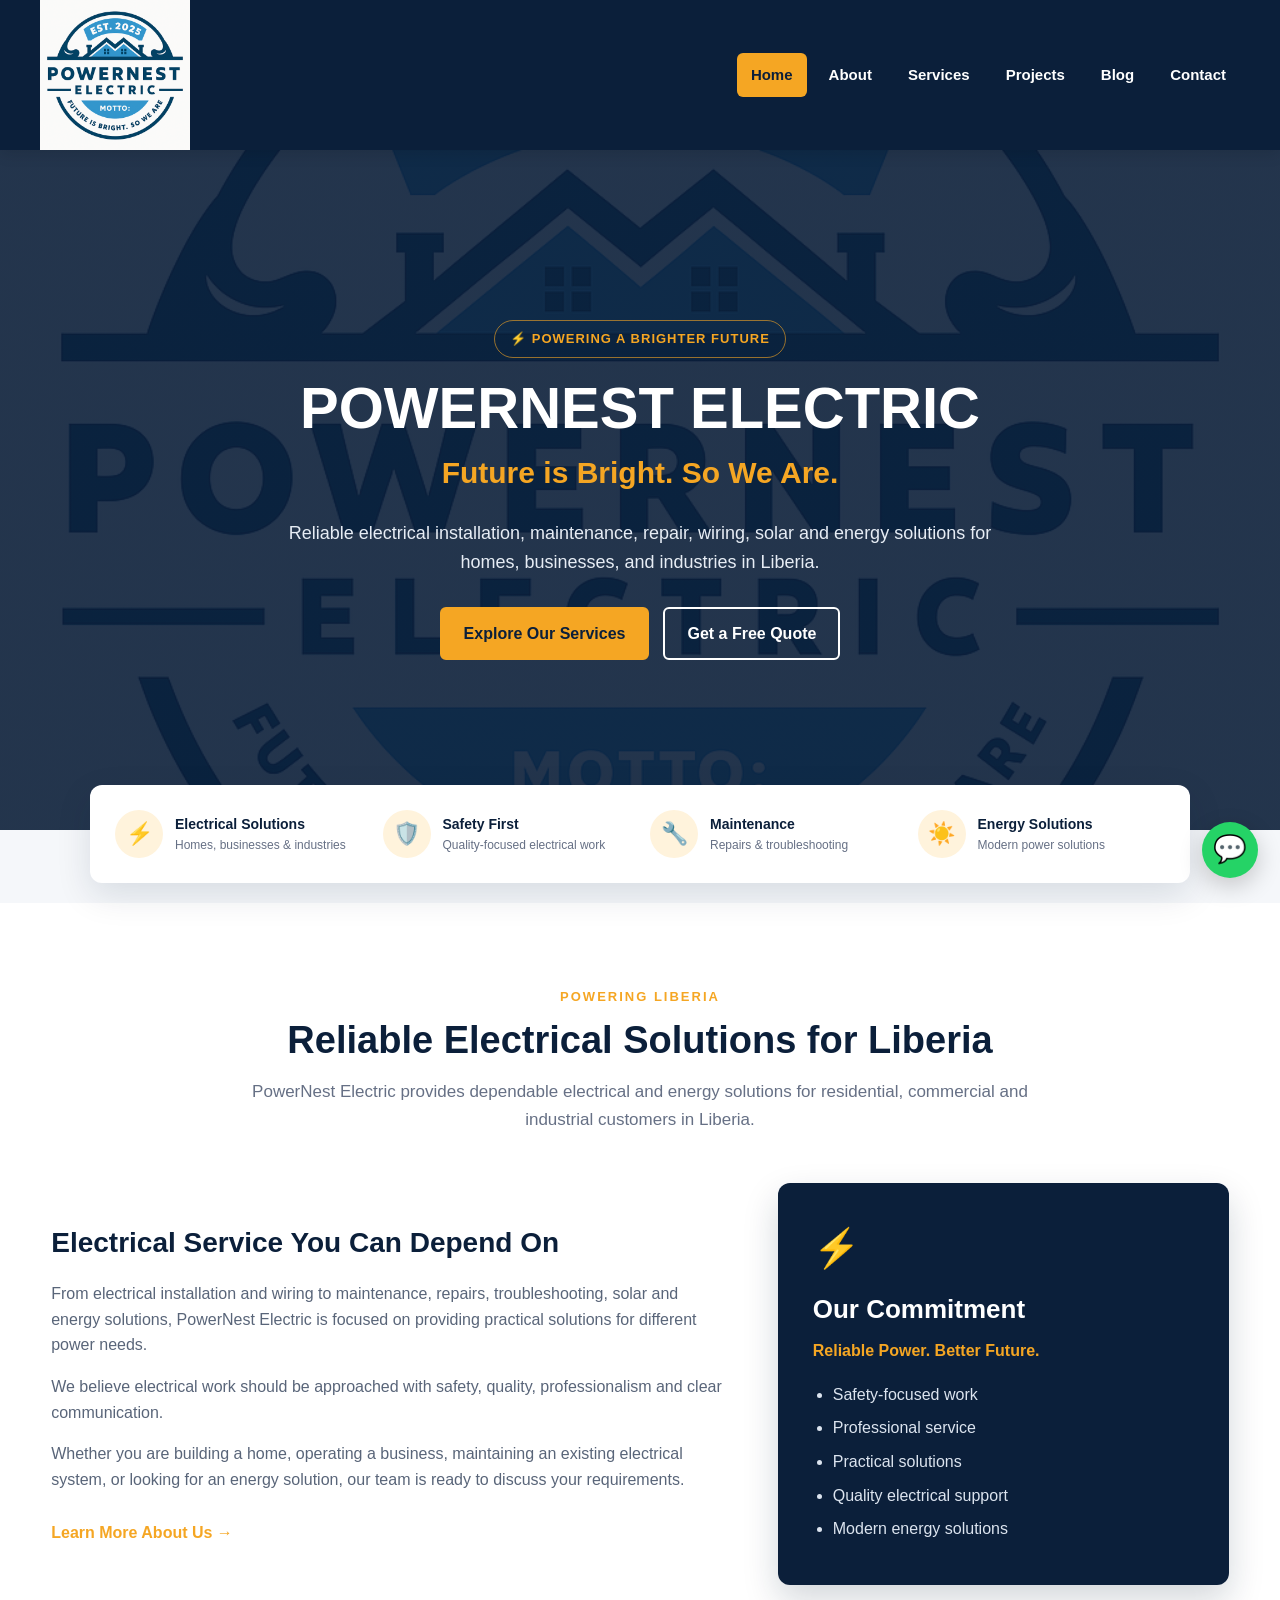
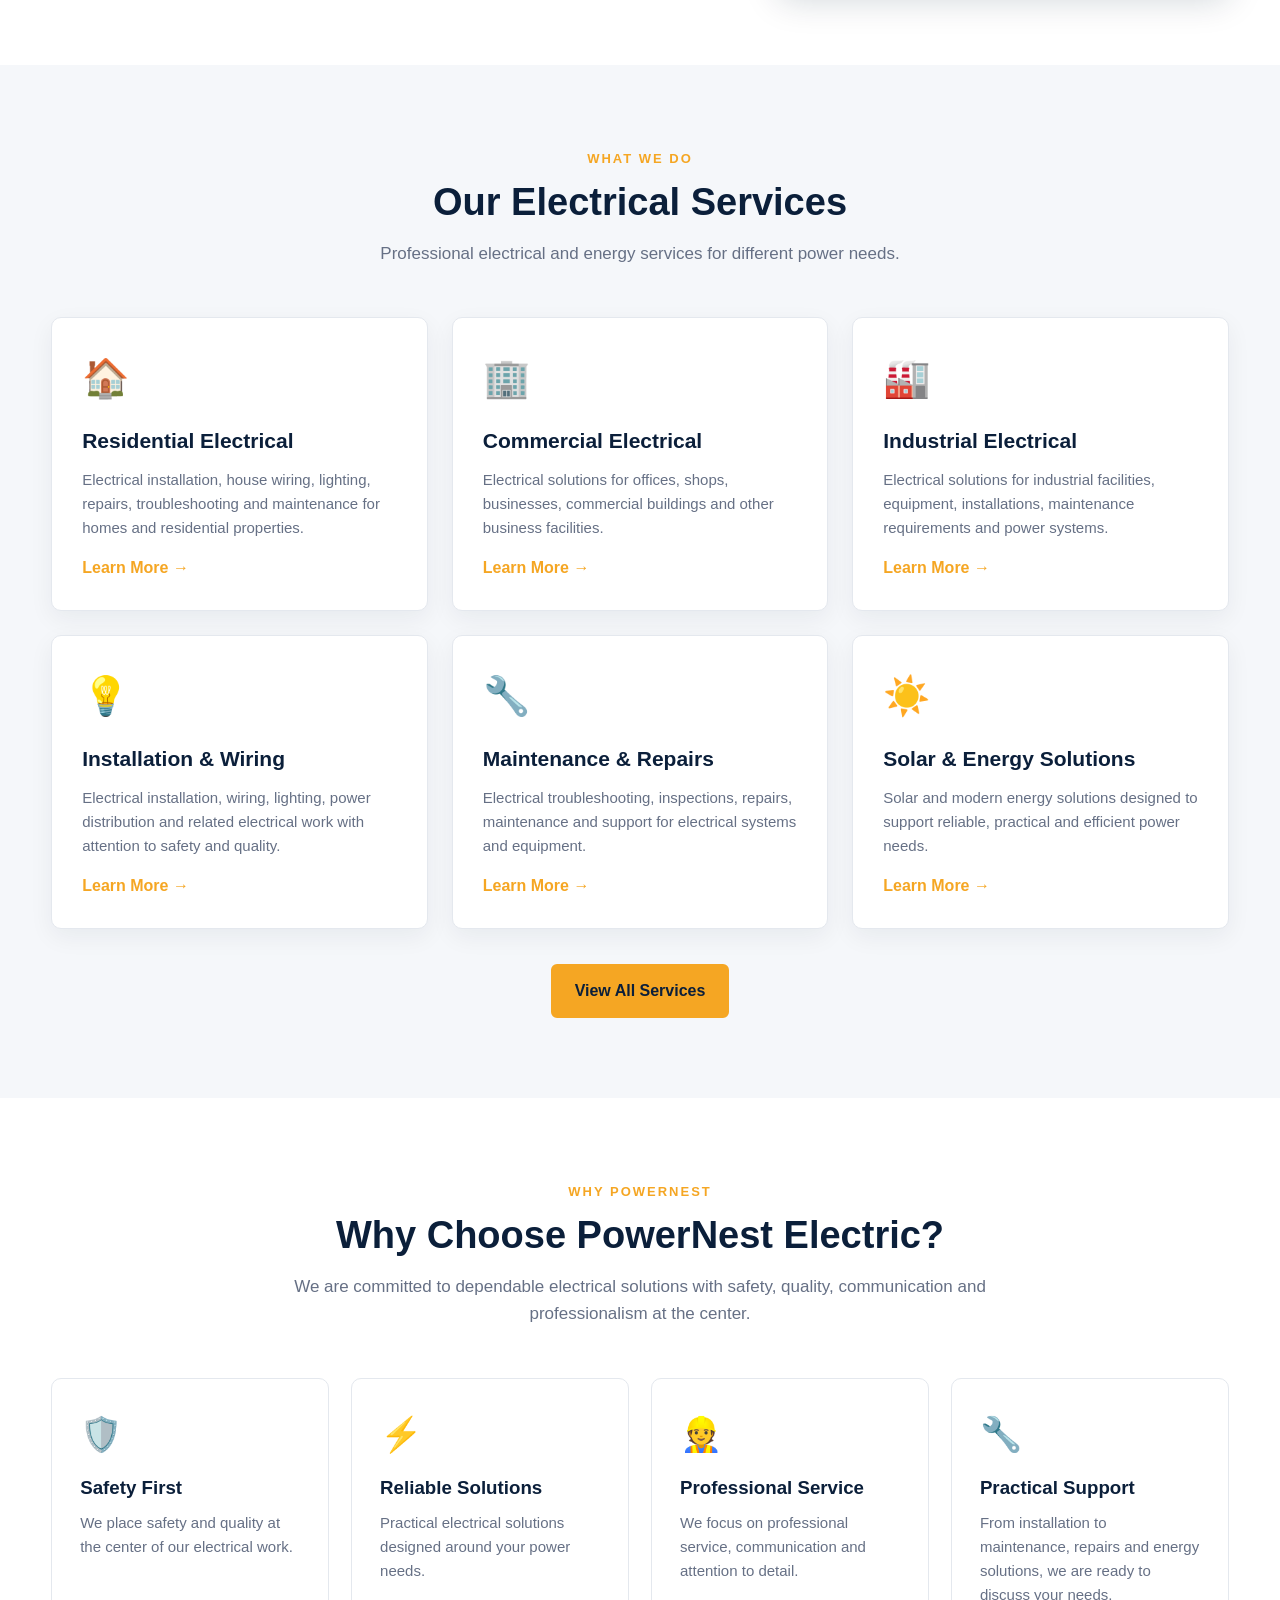
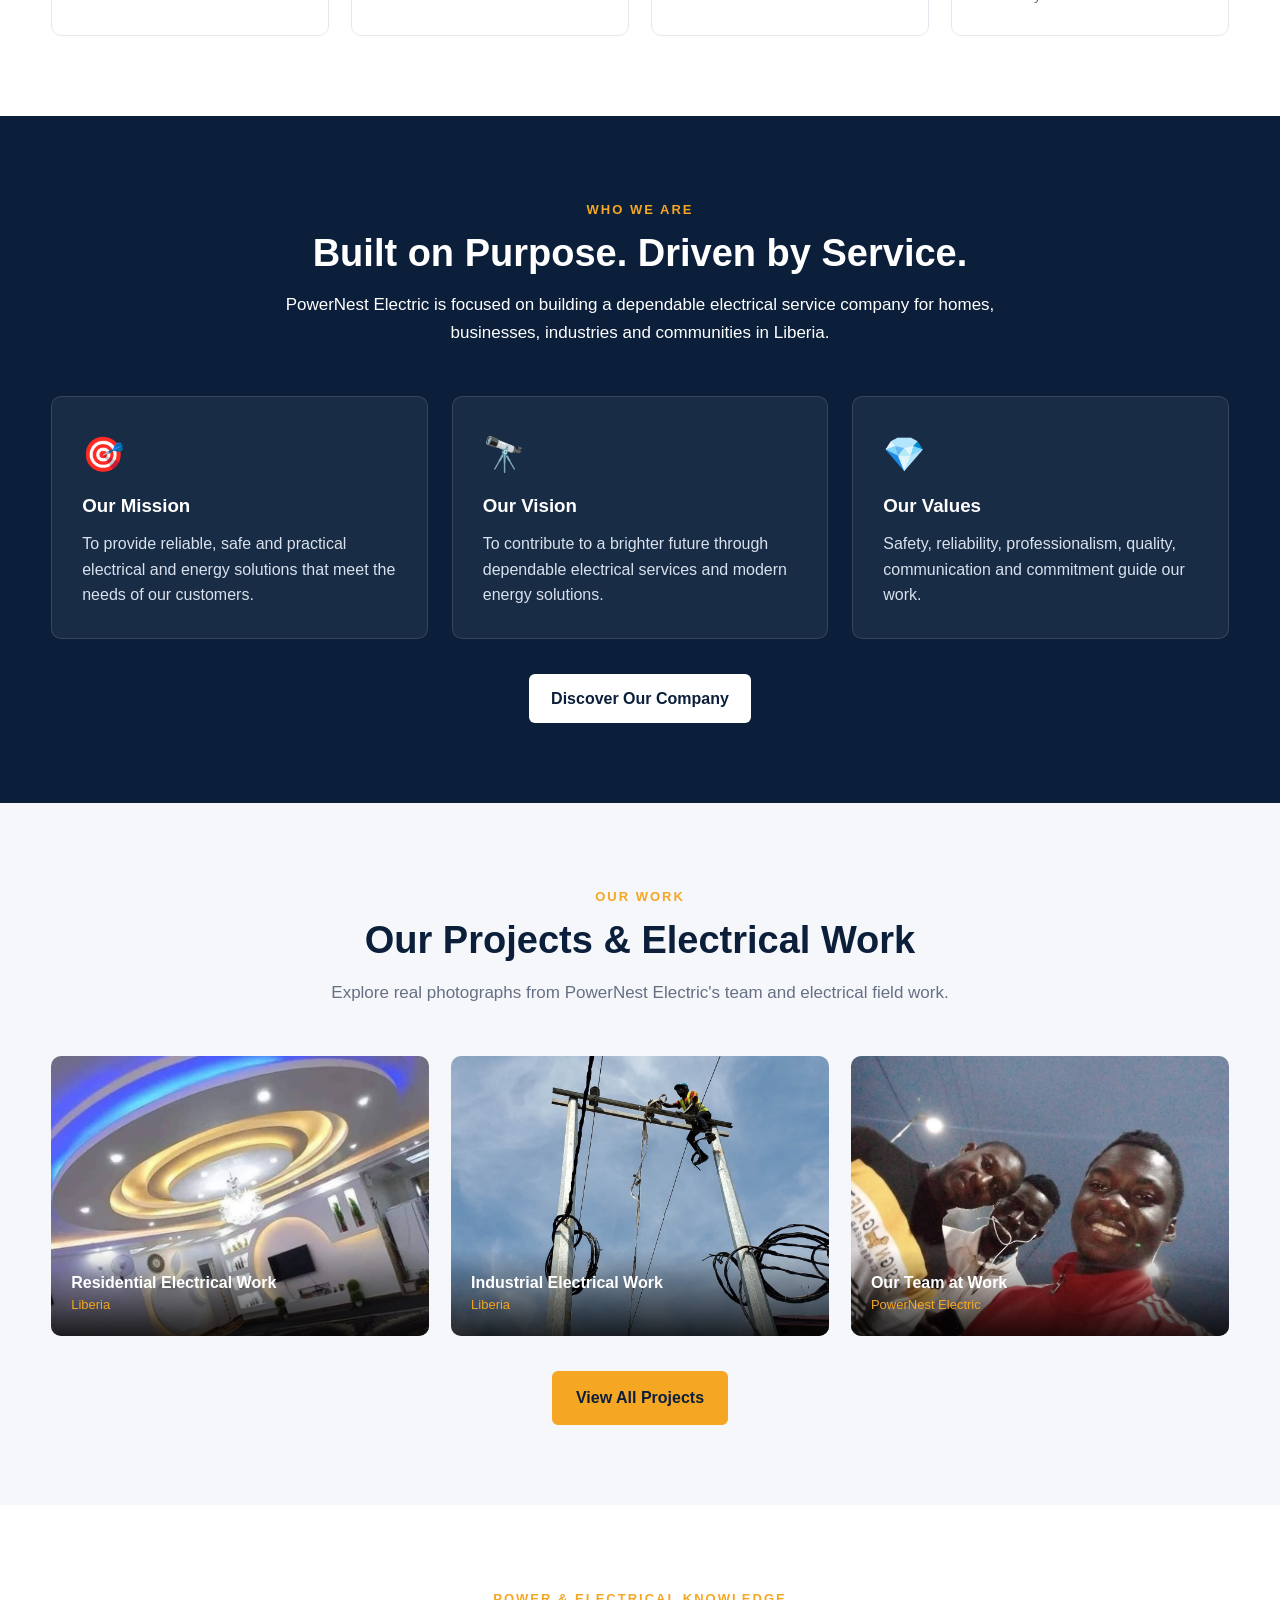
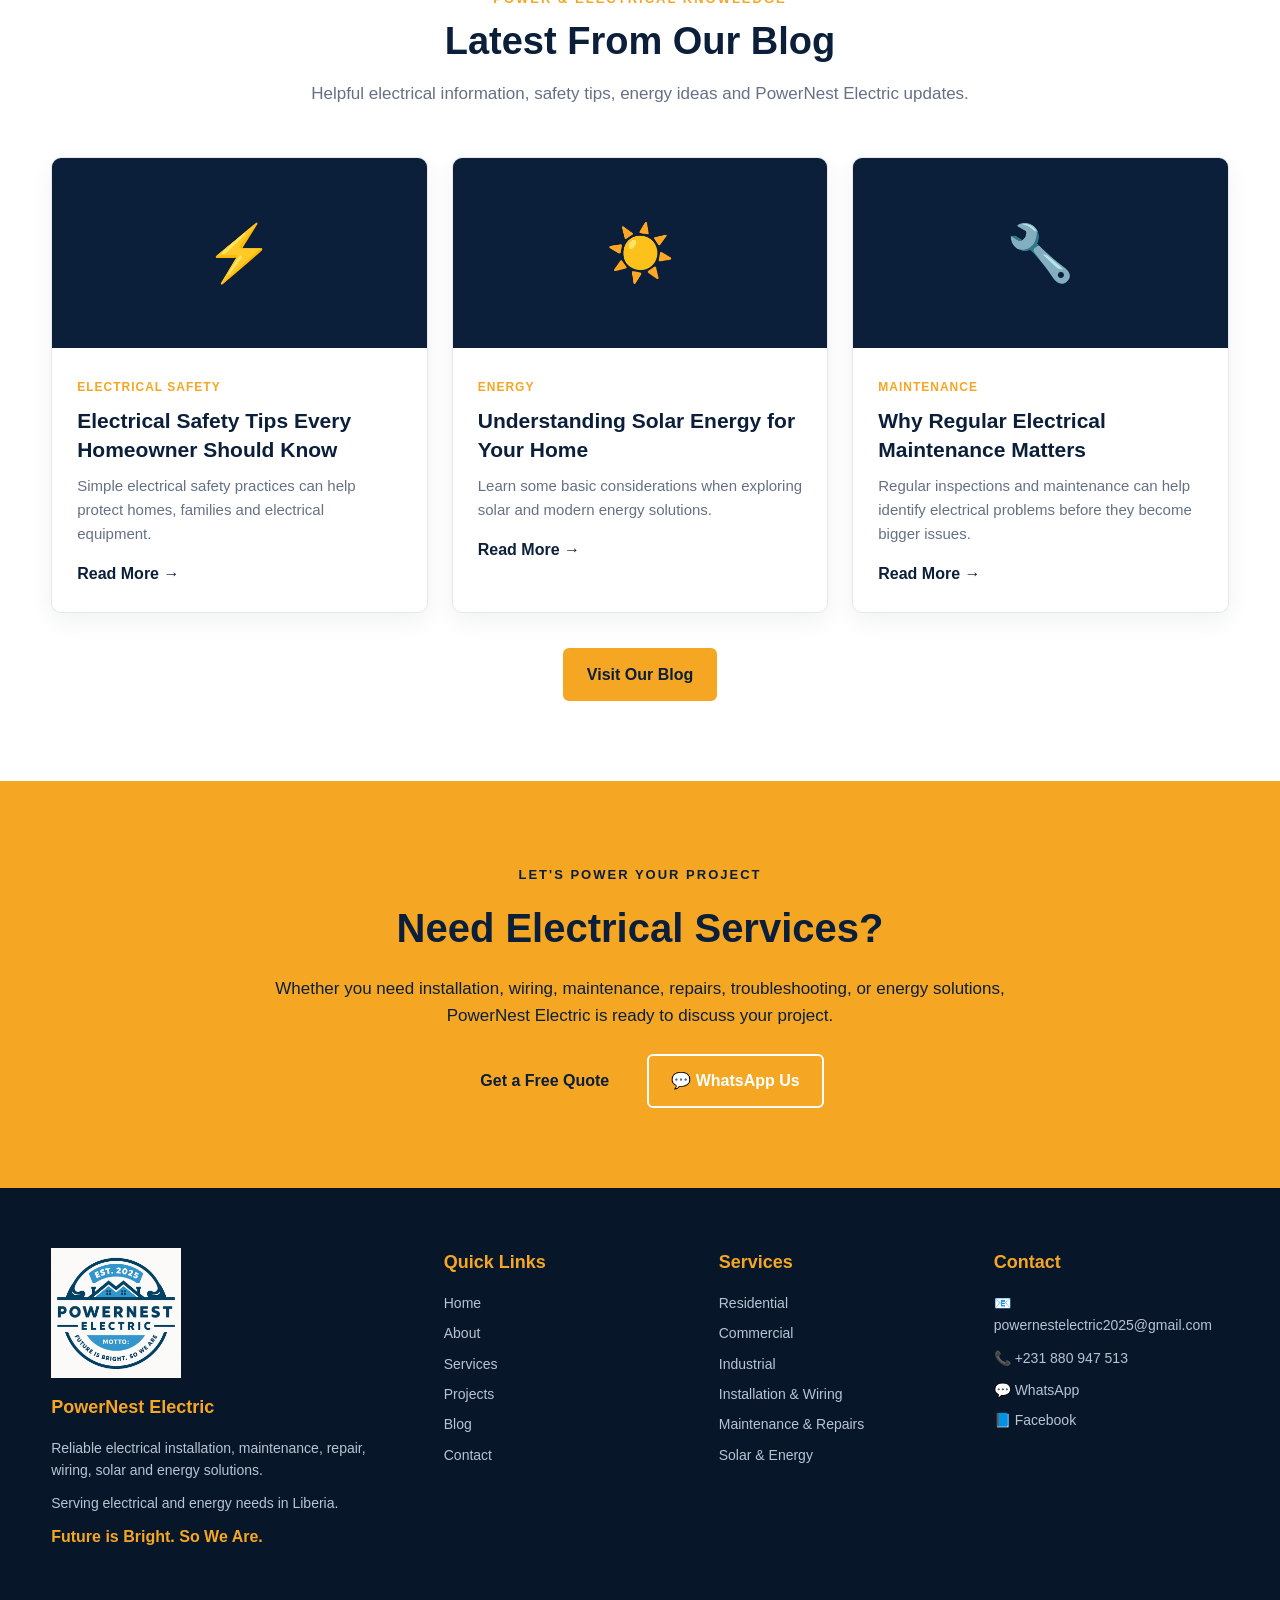
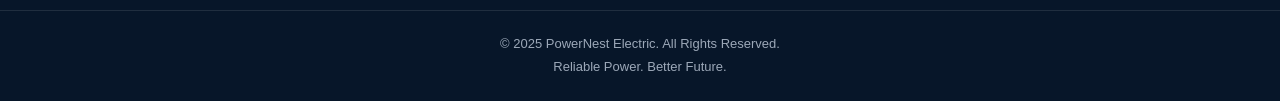
==== commit ee0007ed: "Update website structure and pages" ====
--- a/index.html
+++ b/index.html
@@ -2,1374 +2,37 @@
 <html lang="en">
 
 <head>
+
     <meta charset="UTF-8">
-    <meta name="viewport" content="width=device-width, initial-scale=1.0">
-
-    <!-- =========================================================
-         GOOGLE SEARCH CONSOLE VERIFICATION
-    ========================================================== -->
-
-    <meta name="google-site-verification"
-        content="vCLbX48hzLfEzz35arPZ1gBHdsMwhPBS7E-8HFpYJco">
-
-
-    <!-- =========================================================
-         PRIMARY SEO
-    ========================================================== -->
-
-    <title>PowerNest Electric | Electrical Services in Liberia</title>
-
-    <meta name="description"
+
+    <meta
+        name="viewport"
+        content="width=device-width, initial-scale=1.0">
+
+    <meta
+        name="description"
         content="PowerNest Electric provides reliable electrical installation, wiring, maintenance, repairs, solar and energy solutions for homes, businesses and industries in Liberia.">
 
-    <meta name="keywords"
-        content="PowerNest Electric, electrician Liberia, electrical services Liberia, electrical installation Liberia, electrical wiring Liberia, electrical repairs Liberia, electrical maintenance Liberia, solar energy Liberia, electrician Monrovia, electrical contractor Liberia">
-
-    <meta name="author"
+    <meta
+        name="keywords"
+        content="PowerNest Electric, electrical services Liberia, electricians Liberia, electrical installation Liberia, house wiring Liberia, solar Liberia">
+
+    <meta
+        name="author"
         content="PowerNest Electric">
 
-    <meta name="robots"
-        content="index, follow, max-image-preview:large">
-
-    <meta name="theme-color"
-        content="#0b1f3a">
-
-    <link rel="canonical"
-        href="https://troudygorh96.github.io/powernest-electric-website/">
-
-
-    <!-- =========================================================
-         OPEN GRAPH - FACEBOOK / LINK SHARING
-    ========================================================== -->
-
-    <meta property="og:type"
-        content="website">
-
-    <meta property="og:title"
-        content="PowerNest Electric | Electrical Services in Liberia">
-
-    <meta property="og:description"
-        content="Reliable electrical installation, wiring, maintenance, repairs, solar and energy solutions for homes, businesses and industries in Liberia.">
-
-    <meta property="og:url"
-        content="https://troudygorh96.github.io/powernest-electric-website/">
-
-    <meta property="og:site_name"
-        content="PowerNest Electric">
-
-    <meta property="og:image"
-        content="https://troudygorh96.github.io/powernest-electric-website/logo.png">
-
-    <meta property="og:image:alt"
-        content="PowerNest Electric official logo">
-
-
-    <!-- =========================================================
-         STRUCTURED DATA / JSON-LD
-    ========================================================== -->
-
-    <script type="application/ld+json">
-    {
-        "@context": "https://schema.org",
-        "@type": "ElectricalContractor",
-        "@id": "https://troudygorh96.github.io/powernest-electric-website/#organization",
-        "name": "PowerNest Electric",
-        "url": "https://troudygorh96.github.io/powernest-electric-website/",
-        "logo": "https://troudygorh96.github.io/powernest-electric-website/logo.png",
-        "image": "https://troudygorh96.github.io/powernest-electric-website/photos/01.jpg",
-        "description": "PowerNest Electric provides electrical installation, wiring, maintenance, repairs, solar and energy solutions for residential, commercial and industrial customers in Liberia.",
-        "email": "powernestelectric2025@gmail.com",
-        "telephone": "+231880947513",
-        "areaServed": {
-            "@type": "Country",
-            "name": "Liberia"
-        },
-        "sameAs": [
-            "https://www.facebook.com/profile.php?id=61576923520194"
-        ],
-        "serviceType": [
-            "Residential Electrical Services",
-            "Commercial Electrical Services",
-            "Industrial Electrical Services",
-            "Electrical Installation and Wiring",
-            "Electrical Maintenance and Repairs",
-            "Solar and Energy Solutions"
-        ]
-    }
-    </script>
-
-
-    <!-- =========================================================
-         FAQ STRUCTURED DATA
-    ========================================================== -->
-
-    <script type="application/ld+json">
-    {
-        "@context": "https://schema.org",
-        "@type": "FAQPage",
-        "mainEntity": [
-            {
-                "@type": "Question",
-                "name": "What electrical services does PowerNest Electric provide?",
-                "acceptedAnswer": {
-                    "@type": "Answer",
-                    "text": "PowerNest Electric provides residential, commercial and industrial electrical services, including electrical installation, wiring, maintenance, repairs, troubleshooting, solar and energy solutions."
-                }
-            },
-            {
-                "@type": "Question",
-                "name": "Does PowerNest Electric provide electrical services in Liberia?",
-                "acceptedAnswer": {
-                    "@type": "Answer",
-                    "text": "Yes. PowerNest Electric provides electrical and energy solutions for customers in Liberia."
-                }
-            },
-            {
-                "@type": "Question",
-                "name": "How can I request an electrical quote?",
-                "acceptedAnswer": {
-                    "@type": "Answer",
-                    "text": "Customers can contact PowerNest Electric by phone, WhatsApp, email or Facebook, or use the quote request form on the website."
-                }
-            },
-            {
-                "@type": "Question",
-                "name": "Does PowerNest Electric provide solar and energy solutions?",
-                "acceptedAnswer": {
-                    "@type": "Answer",
-                    "text": "Yes. PowerNest Electric offers solar and energy solutions as part of its electrical and power services."
-                }
-            }
-        ]
-    }
-    </script>
-
-
-    <!-- =========================================================
-         STYLES
-    ========================================================== -->
-
-    <style>
-
-        /* ==============================
-           GENERAL
-        ============================== */
-
-        * {
-            box-sizing: border-box;
-            margin: 0;
-            padding: 0;
-        }
-
-        html {
-            scroll-behavior: smooth;
-            scroll-padding-top: 90px;
-        }
-
-        body {
-            font-family: Arial, Helvetica, sans-serif;
-            background: #f5f7fa;
-            color: #222;
-            line-height: 1.6;
-            overflow-x: hidden;
-        }
-
-        a {
-            text-decoration: none;
-        }
-
-        img {
-            max-width: 100%;
-        }
-
-        button,
-        input,
-        textarea,
-        select {
-            font-family: inherit;
-        }
-
-
-        /* ==============================
-           HEADER
-        ============================== */
-
-        header {
-            position: sticky;
-            top: 0;
-            z-index: 1000;
-            background: rgba(11, 31, 58, 0.97);
-            color: white;
-            padding: 14px 5%;
-            box-shadow: 0 4px 20px rgba(0, 0, 0, 0.15);
-            backdrop-filter: blur(10px);
-        }
-
-        nav {
-            max-width: 1250px;
-            margin: auto;
-            display: flex;
-            align-items: center;
-            justify-content: space-between;
-        }
-
-        .logo img {
-            width: 150px;
-            height: auto;
-            display: block;
-        }
-
-        .nav-links {
-            display: flex;
-            align-items: center;
-            gap: 25px;
-        }
-
-        .nav-links a {
-            color: white;
-            font-weight: bold;
-            font-size: 15px;
-            transition: 0.3s;
-        }
-
-        .nav-links a:hover {
-            color: #f5a623;
-        }
-
-        .nav-quote {
-            background: #f5a623;
-            color: #111 !important;
-            padding: 10px 18px;
-            border-radius: 6px;
-        }
-
-        .menu-toggle {
-            display: none;
-            background: none;
-            border: none;
-            color: white;
-            font-size: 30px;
-            cursor: pointer;
-        }
-
-
-        /* ==============================
-           HERO
-        ============================== */
-
-        .hero {
-            min-height: 680px;
-            display: flex;
-            align-items: center;
-            justify-content: center;
-            text-align: center;
-            padding: 110px 20px;
-            color: white;
-            position: relative;
-
-            background:
-                linear-gradient(
-                    rgba(5, 20, 40, 0.82),
-                    rgba(11, 31, 58, 0.82)
-                ),
-                url("photos/01.jpg")
-                center / cover no-repeat;
-        }
-
-        .hero-content {
-            max-width: 920px;
-        }
-
-        .hero-badge {
-            display: inline-block;
-            border: 1px solid #f5a623;
-            background: rgba(245, 166, 35, 0.12);
-            color: #f5a623;
-            padding: 8px 20px;
-            border-radius: 30px;
-            font-size: 13px;
-            font-weight: bold;
-            letter-spacing: 1px;
-            margin-bottom: 25px;
-        }
-
-        .hero h1 {
-            font-size: 60px;
-            line-height: 1.1;
-            margin-bottom: 18px;
-        }
-
-        .hero h2 {
-            color: #f5a623;
-            font-size: 30px;
-            margin-bottom: 20px;
-        }
-
-        .hero p {
-            max-width: 780px;
-            margin: 0 auto 32px;
-            font-size: 19px;
-            line-height: 1.8;
-        }
-
-        .hero-buttons {
-            display: flex;
-            justify-content: center;
-            flex-wrap: wrap;
-            gap: 12px;
-        }
-
-        .button {
-            display: inline-block;
-            background: #f5a623;
-            color: #111;
-            padding: 15px 30px;
-            border-radius: 7px;
-            font-weight: bold;
-            transition: 0.3s;
-        }
-
-        .button:hover {
-            background: white;
-            color: #0b1f3a;
-            transform: translateY(-3px);
-        }
-
-        .button-outline {
-            display: inline-block;
-            background: transparent;
-            color: white;
-            border: 2px solid white;
-            padding: 13px 28px;
-            border-radius: 7px;
-            font-weight: bold;
-            transition: 0.3s;
-        }
-
-        .button-outline:hover {
-            background: white;
-            color: #0b1f3a;
-        }
-
-
-        /* ==============================
-           TRUST
-        ============================== */
-
-        .trust-strip {
-            background: white;
-            padding: 28px 20px;
-            box-shadow: 0 3px 15px rgba(0, 0, 0, 0.08);
-        }
-
-        .trust-box {
-            max-width: 1150px;
-            margin: auto;
-            display: grid;
-            grid-template-columns: repeat(4, 1fr);
-            gap: 20px;
-        }
-
-        .trust-item {
-            text-align: center;
-            padding: 10px;
-        }
-
-        .trust-item strong {
-            display: block;
-            color: #0b1f3a;
-            font-size: 16px;
-            margin-bottom: 4px;
-        }
-
-        .trust-item span {
-            color: #666;
-            font-size: 13px;
-        }
-
-
-        /* ==============================
-           SECTIONS
-        ============================== */
-
-        .section {
-            padding: 90px 5%;
-        }
-
-        .section-light {
-            background: #f5f7fa;
-        }
-
-        .section-white {
-            background: white;
-        }
-
-        .section-blue {
-            background: #eef3f8;
-        }
-
-        .section-header {
-            max-width: 800px;
-            margin: 0 auto 50px;
-            text-align: center;
-        }
-
-        .section-title {
-            color: #0b1f3a;
-            font-size: 40px;
-            margin-bottom: 15px;
-        }
-
-        .section-title::after {
-            content: "";
-            display: block;
-            width: 60px;
-            height: 4px;
-            background: #f5a623;
-            margin: 13px auto 0;
-            border-radius: 5px;
-        }
-
-        .section-intro {
-            color: #5a5a5a;
-            font-size: 17px;
-            line-height: 1.8;
-        }
-
-
-        /* ==============================
-           LIBERIA SEO INTRO
-        ============================== */
-
-        .liberia-section {
-            background: #ffffff;
-        }
-
-        .liberia-content {
-            max-width: 1000px;
-            margin: auto;
-            text-align: center;
-        }
-
-        .liberia-content p {
-            color: #555;
-            font-size: 17px;
-            line-height: 1.85;
-            margin-bottom: 18px;
-        }
-
-        .liberia-highlight {
-            margin-top: 35px;
-            padding: 28px;
-            background: #f5f7fa;
-            border-left: 5px solid #f5a623;
-            border-radius: 10px;
-            text-align: left;
-        }
-
-        .liberia-highlight strong {
-            color: #0b1f3a;
-        }
-
-
-        /* ==============================
-           COMPANY
-        ============================== */
-
-        .company-section {
-            background: #ffffff;
-        }
-
-        .company-gallery {
-            max-width: 1200px;
-            margin: auto;
-            display: grid;
-            grid-template-columns: repeat(3, 1fr);
-            gap: 22px;
-        }
-
-        .company-gallery.single-feature {
-            grid-template-columns: minmax(240px, 500px);
-            justify-content: center;
-        }
-
-        .company-gallery.two-items {
-            grid-template-columns: repeat(2, minmax(240px, 500px));
-            justify-content: center;
-        }
-
-        .company-photo {
-            background: #f5f7fa;
-            border-radius: 12px;
-            overflow: hidden;
-            border: 1px solid #e5e9ee;
-            box-shadow: 0 5px 18px rgba(0, 0, 0, 0.07);
-            cursor: pointer;
-        }
-
-        .company-photo img {
-            width: 100%;
-            height: 280px;
-            object-fit: cover;
-            display: block;
-        }
-
-        .company-photo.ceo-photo img {
-            height: 430px;
-            object-fit: contain;
-            background: #f5f7fa;
-        }
-
-        .company-photo.logo-photo img {
-            height: 280px;
-            object-fit: contain;
-            background: white;
-            padding: 18px;
-        }
-
-        .company-photo.team-photo img {
-            height: 300px;
-            object-fit: cover;
-        }
-
-        .company-caption {
-            padding: 15px 18px;
-            color: #0b1f3a;
-            font-weight: bold;
-            text-align: center;
-        }
-
-        .real-work-note {
-            max-width: 850px;
-            margin: 35px auto 0;
-            text-align: center;
-            background: #eef3f8;
-            padding: 22px;
-            border-radius: 10px;
-            color: #4f4f4f;
-        }
-
-        .real-work-note strong {
-            color: #0b1f3a;
-        }
-
-
-        /* ==============================
-           SERVICES
-        ============================== */
-
-        .service-box {
-            max-width: 1200px;
-            margin: auto;
-            display: grid;
-            grid-template-columns: repeat(3, 1fr);
-            gap: 25px;
-        }
-
-        .card {
-            background: white;
-            padding: 35px 28px;
-            border-radius: 14px;
-            border: 1px solid #e5e9ee;
-            box-shadow: 0 5px 20px rgba(0, 0, 0, 0.07);
-            transition: 0.3s;
-        }
-
-        .card:hover {
-            transform: translateY(-8px);
-        }
-
-        .service-icon {
-            width: 65px;
-            height: 65px;
-            display: flex;
-            align-items: center;
-            justify-content: center;
-            background: #eef3f8;
-            border-radius: 12px;
-            font-size: 32px;
-            margin-bottom: 20px;
-        }
-
-        .card h3 {
-            color: #0b1f3a;
-            font-size: 21px;
-            margin-bottom: 12px;
-        }
-
-        .card p {
-            color: #5b5b5b;
-            line-height: 1.7;
-            margin-bottom: 20px;
-        }
-
-        .service-button {
-            display: inline-block;
-            background: #0b1f3a;
-            color: white;
-            padding: 10px 17px;
-            border-radius: 6px;
-            font-size: 14px;
-            font-weight: bold;
-            transition: 0.3s;
-        }
-
-        .service-button:hover {
-            background: #f5a623;
-            color: #111;
-        }
-
-
-        /* ==============================
-           SERVICE INFORMATION
-        ============================== */
-
-        .service-information {
-            max-width: 1100px;
-            margin: 55px auto 0;
-            background: white;
-            padding: 35px;
-            border-radius: 14px;
-            border: 1px solid #e5e9ee;
-        }
-
-        .service-information h3 {
-            color: #0b1f3a;
-            font-size: 25px;
-            margin-bottom: 15px;
-        }
-
-        .service-information p {
-            color: #555;
-            line-height: 1.8;
-            margin-bottom: 12px;
-        }
-
-
-        /* ==============================
-           STATS
-        ============================== */
-
-        .stats {
-            background: #0b1f3a;
-            color: white;
-            padding: 65px 5%;
-        }
-
-        .stats-container {
-            max-width: 1050px;
-            margin: auto;
-            display: grid;
-            grid-template-columns: repeat(4, 1fr);
-            gap: 25px;
-            text-align: center;
-        }
-
-        .stat-number {
-            display: block;
-            color: #f5a623;
-            font-size: 36px;
-            font-weight: bold;
-        }
-
-        .stat-label {
-            color: #dbe2eb;
-            font-size: 14px;
-        }
-
-
-        /* ==============================
-           WHY CHOOSE US
-        ============================== */
-
-        .why-container {
-            max-width: 1150px;
-            margin: auto;
-            display: grid;
-            grid-template-columns: repeat(4, 1fr);
-            gap: 22px;
-        }
-
-        .why-card {
-            text-align: center;
-            padding: 32px 20px;
-            background: #f5f7fa;
-            border-radius: 12px;
-        }
-
-        .why-icon {
-            font-size: 38px;
-            margin-bottom: 15px;
-        }
-
-        .why-card h3 {
-            color: #0b1f3a;
-            margin-bottom: 10px;
-        }
-
-        .why-card p {
-            color: #555;
-            font-size: 15px;
-        }
-
-
-        /* ==============================
-           PROJECT FILTERS
-        ============================== */
-
-        .project-filters {
-            display: flex;
-            justify-content: center;
-            flex-wrap: wrap;
-            gap: 10px;
-            max-width: 1100px;
-            margin: 0 auto 35px;
-        }
-
-        .filter-button {
-            background: white;
-            color: #0b1f3a;
-            border: 2px solid #dbe2eb;
-            padding: 10px 18px;
-            border-radius: 7px;
-            font-weight: bold;
-            cursor: pointer;
-            transition: 0.3s;
-        }
-
-        .filter-button:hover,
-        .filter-button.active {
-            background: #f5a623;
-            color: #111;
-            border-color: #f5a623;
-        }
-
-        .gallery-box {
-            max-width: 1200px;
-            margin: auto;
-            display: grid;
-            grid-template-columns: repeat(3, 1fr);
-            gap: 22px;
-        }
-
-        .gallery-item {
-            position: relative;
-            overflow: hidden;
-            border-radius: 14px;
-            height: 285px;
-            background: white;
-            box-shadow: 0 5px 18px rgba(0, 0, 0, 0.12);
-            cursor: pointer;
-        }
-
-        .gallery-item.hidden {
-            display: none;
-        }
-
-        .gallery-item img {
-            width: 100%;
-            height: 100%;
-            object-fit: cover;
-            display: block;
-            transition: transform 0.5s;
-        }
-
-        .gallery-item:hover img {
-            transform: scale(1.08);
-        }
-
-        .gallery-caption {
-            position: absolute;
-            bottom: 0;
-            left: 0;
-            right: 0;
-            padding: 50px 18px 16px;
-            color: white;
-            font-size: 17px;
-            font-weight: bold;
-            background: linear-gradient(
-                transparent,
-                rgba(0, 0, 0, 0.88)
-            );
-        }
-
-        .gallery-hint {
-            text-align: center;
-            margin-top: 25px;
-            color: #666;
-            font-size: 14px;
-        }
-
-
-        /* ==============================
-           IMAGE MODAL
-        ============================== */
-
-        .modal {
-            display: none;
-            position: fixed;
-            z-index: 3000;
-            inset: 0;
-            background: rgba(0, 0, 0, 0.94);
-            align-items: center;
-            justify-content: center;
-            padding: 25px;
-        }
-
-        .modal.show {
-            display: flex;
-        }
-
-        .modal img {
-            max-width: 92%;
-            max-height: 85vh;
-            object-fit: contain;
-            border-radius: 8px;
-        }
-
-        .close-modal {
-            position: absolute;
-            top: 15px;
-            right: 30px;
-            color: white;
-            font-size: 45px;
-            cursor: pointer;
-            line-height: 1;
-            background: transparent;
-            border: none;
-        }
-
-
-        /* ==============================
-           ABOUT
-        ============================== */
-
-        .about-container {
-            max-width: 1050px;
-            margin: auto;
-            text-align: center;
-        }
-
-        .about-container > p {
-            max-width: 800px;
-            margin: 15px auto;
-            color: #555;
-            font-size: 17px;
-            line-height: 1.8;
-        }
-
-        .about-boxes {
-            display: grid;
-            grid-template-columns: repeat(3, 1fr);
-            gap: 25px;
-            margin-top: 45px;
-        }
-
-        .about-card {
-            background: #f5f7fa;
-            padding: 32px 25px;
-            border-radius: 12px;
-            border: 1px solid #e5e9ee;
-        }
-
-        .about-card h3 {
-            color: #0b1f3a;
-            margin-bottom: 10px;
-        }
-
-        .about-card p {
-            color: #555;
-            font-size: 15px;
-        }
-
-
-        /* ==============================
-           REAL WORK / TRUST SECTION
-        ============================== */
-
-        .work-trust {
-            max-width: 1050px;
-            margin: 45px auto 0;
-            padding: 30px;
-            background: #eef3f8;
-            border-radius: 12px;
-        }
-
-        .work-trust h3 {
-            color: #0b1f3a;
-            margin-bottom: 12px;
-        }
-
-        .work-trust p {
-            color: #555;
-            line-height: 1.8;
-        }
-
-
-        /* ==============================
-           FAQ
-        ============================== */
-
-        .faq-container {
-            max-width: 900px;
-            margin: auto;
-        }
-
-        .faq-item {
-            background: white;
-            border: 1px solid #e5e9ee;
-            border-radius: 10px;
-            margin-bottom: 14px;
-            padding: 22px 25px;
-        }
-
-        .faq-item h3 {
-            color: #0b1f3a;
-            font-size: 18px;
-            margin-bottom: 8px;
-        }
-
-        .faq-item p {
-            color: #555;
-            line-height: 1.7;
-        }
-
-
-        /* ==============================
-           CTA
-        ============================== */
-
-        .cta {
-            background: #0b1f3a;
-            color: white;
-            text-align: center;
-            padding: 80px 25px;
-        }
-
-        .cta h2 {
-            font-size: 38px;
-            margin-bottom: 15px;
-        }
-
-        .cta p {
-            max-width: 720px;
-            margin: 0 auto 28px;
-            color: #dbe2eb;
-            font-size: 17px;
-            line-height: 1.8;
-        }
-
-
-        /* ==============================
-           CONTACT
-        ============================== */
-
-        .contact-container {
-            max-width: 1100px;
-            margin: auto;
-            display: grid;
-            grid-template-columns: 1fr 1fr;
-            gap: 45px;
-            align-items: start;
-        }
-
-        .contact-info h3,
-        .contact-form h3 {
-            color: #0b1f3a;
-            font-size: 25px;
-            margin-bottom: 18px;
-        }
-
-        .contact-info > p {
-            color: #555;
-            margin-bottom: 22px;
-        }
-
-        .contact-detail {
-            background: #f5f7fa;
-            padding: 17px;
-            border-radius: 8px;
-            margin-bottom: 12px;
-            border-left: 4px solid #f5a623;
-        }
-
-        .contact-detail strong {
-            color: #0b1f3a;
-        }
-
-        .contact-detail a {
-            color: #0b1f3a;
-            font-weight: bold;
-            word-break: break-word;
-        }
-
-        .contact-buttons {
-            margin-top: 20px;
-        }
-
-        .whatsapp-button,
-        .facebook-button {
-            display: inline-block;
-            color: white !important;
-            padding: 13px 20px;
-            border-radius: 7px;
-            font-weight: bold;
-            margin: 5px;
-        }
-
-        .whatsapp-button {
-            background: #25D366;
-        }
-
-        .facebook-button {
-            background: #1877F2;
-        }
-
-
-        /* ==============================
-           FORM
-        ============================== */
-
-        .contact-form {
-            background: #f5f7fa;
-            padding: 32px;
-            border-radius: 14px;
-            box-shadow: 0 5px 20px rgba(0, 0, 0, 0.07);
-            border: 1px solid #e5e9ee;
-        }
-
-        .form-group {
-            margin-bottom: 17px;
-        }
-
-        .form-group label {
-            display: block;
-            font-weight: bold;
-            color: #0b1f3a;
-            margin-bottom: 6px;
-            font-size: 14px;
-        }
-
-        .form-group input,
-        .form-group select,
-        .form-group textarea {
-            width: 100%;
-            padding: 13px;
-            border: 1px solid #d3dae2;
-            border-radius: 7px;
-            background: white;
-            font-size: 15px;
-            outline: none;
-        }
-
-        .form-group input:focus,
-        .form-group select:focus,
-        .form-group textarea:focus {
-            border-color: #f5a623;
-        }
-
-        .form-group textarea {
-            min-height: 130px;
-            resize: vertical;
-        }
-
-        .submit-button {
-            width: 100%;
-            border: none;
-            background: #25D366;
-            color: white;
-            padding: 15px;
-            border-radius: 7px;
-            font-weight: bold;
-            font-size: 16px;
-            cursor: pointer;
-            transition: 0.3s;
-        }
-
-        .submit-button:hover {
-            background: #128C7E;
-        }
-
-
-        /* ==============================
-           FOOTER
-        ============================== */
-
-        footer {
-            background: #07172c;
-            color: white;
-            padding: 55px 5% 25px;
-        }
-
-        .footer-container {
-            max-width: 1100px;
-            margin: auto;
-            display: grid;
-            grid-template-columns: 1.5fr 1fr 1fr;
-            gap: 45px;
-            padding-bottom: 35px;
-        }
-
-        .footer-column h3 {
-            color: #f5a623;
-            margin-bottom: 17px;
-            font-size: 18px;
-        }
-
-        .footer-column p,
-        .footer-column a {
-            color: #cbd3dd;
-            font-size: 14px;
-            margin-bottom: 9px;
-            line-height: 1.7;
-        }
-
-        .footer-column a {
-            display: block;
-        }
-
-        .footer-column a:hover {
-            color: #f5a623;
-        }
-
-        .footer-bottom {
-            border-top: 1px solid rgba(255, 255, 255, 0.12);
-            padding-top: 22px;
-            text-align: center;
-            color: #aeb8c4;
-            font-size: 13px;
-        }
-
-
-        /* ==============================
-           FLOATING WHATSAPP
-        ============================== */
-
-        .floating-whatsapp {
-            position: fixed;
-            right: 22px;
-            bottom: 22px;
-            width: 58px;
-            height: 58px;
-            background: #25D366;
-            color: white;
-            border-radius: 50%;
-            display: flex;
-            align-items: center;
-            justify-content: center;
-            font-size: 27px;
-            box-shadow: 0 6px 20px rgba(0, 0, 0, 0.25);
-            z-index: 1500;
-            transition: 0.3s;
-        }
-
-        .floating-whatsapp:hover {
-            transform: scale(1.08);
-        }
-
-
-        /* ==============================
-           BACK TO TOP
-        ============================== */
-
-        .back-to-top {
-            position: fixed;
-            right: 25px;
-            bottom: 92px;
-            width: 42px;
-            height: 42px;
-            background: #0b1f3a;
-            color: white;
-            border-radius: 50%;
-            display: flex;
-            align-items: center;
-            justify-content: center;
-            font-size: 20px;
-            opacity: 0;
-            visibility: hidden;
-            transition: 0.3s;
-            z-index: 1400;
-        }
-
-        .back-to-top.show {
-            opacity: 1;
-            visibility: visible;
-        }
-
-
-        /* ==============================
-           TABLET
-        ============================== */
-
-        @media (max-width: 1000px) {
-
-            .service-box {
-                grid-template-columns: repeat(2, 1fr);
-            }
-
-            .why-container {
-                grid-template-columns: repeat(2, 1fr);
-            }
-
-            .gallery-box {
-                grid-template-columns: repeat(2, 1fr);
-            }
-
-            .company-gallery {
-                grid-template-columns: repeat(2, 1fr);
-            }
-
-            .company-gallery.single-feature {
-                grid-template-columns: minmax(240px, 500px);
-            }
-
-            .company-gallery.two-items {
-                grid-template-columns: repeat(2, minmax(240px, 500px));
-            }
-
-            .stats-container {
-                grid-template-columns: repeat(2, 1fr);
-            }
-
-            .contact-container {
-                grid-template-columns: 1fr;
-            }
-
-            .footer-container {
-                grid-template-columns: 1fr 1fr;
-            }
-        }
-
-
-        /* ==============================
-           MOBILE
-        ============================== */
-
-        @media (max-width: 750px) {
-
-            header {
-                padding: 12px 18px;
-            }
-
-            .logo img {
-                width: 130px;
-            }
-
-            .menu-toggle {
-                display: block;
-            }
-
-            .nav-links {
-                position: absolute;
-                top: 58px;
-                left: 0;
-                right: 0;
-                background: #0b1f3a;
-                display: none;
-                flex-direction: column;
-                gap: 0;
-                padding: 12px 20px 20px;
-            }
-
-            .nav-links.active {
-                display: flex;
-            }
-
-            .nav-links a {
-                padding: 12px;
-                text-align: center;
-                width: 100%;
-            }
-
-            .hero {
-                min-height: 650px;
-                padding: 90px 20px;
-            }
-
-            .hero h1 {
-                font-size: 39px;
-            }
-
-            .hero h2 {
-                font-size: 23px;
-            }
-
-            .hero p {
-                font-size: 16px;
-            }
-
-            .hero-buttons {
-                flex-direction: column;
-                align-items: center;
-            }
-
-            .button,
-            .button-outline {
-                width: 90%;
-                max-width: 310px;
-                text-align: center;
-            }
-
-            .trust-box {
-                grid-template-columns: repeat(2, 1fr);
-            }
-
-            .section {
-                padding: 65px 20px;
-            }
-
-            .section-title {
-                font-size: 31px;
-            }
-
-            .service-box,
-            .why-container,
-            .gallery-box,
-            .about-boxes {
-                grid-template-columns: 1fr;
-            }
-
-            .company-gallery,
-            .company-gallery.two-items,
-            .company-gallery.single-feature {
-                grid-template-columns: 1fr;
-            }
-
-            .gallery-item {
-                height: 270px;
-            }
-
-            .company-photo.ceo-photo img {
-                height: 400px;
-            }
-
-            .contact-form {
-                padding: 25px 20px;
-            }
-
-            .service-information {
-                padding: 25px 20px;
-            }
-
-            .footer-container {
-                grid-template-columns: 1fr;
-                text-align: center;
-            }
-
-            .floating-whatsapp {
-                width: 54px;
-                height: 54px;
-                right: 16px;
-                bottom: 16px;
-            }
-
-            .back-to-top {
-                right: 20px;
-                bottom: 82px;
-            }
-        }
-
-    </style>
+    <meta
+        name="robots"
+        content="index, follow">
+
+    <title>
+        PowerNest Electric | Reliable Electrical & Energy Solutions in Liberia
+    </title>
+
+    <link
+        rel="stylesheet"
+        href="css/style.css">
+
 </head>
 
 
@@ -1380,27 +43,27 @@
      HEADER
 ========================================================== -->
 
-<header>
-
-    <nav>
-
-        <a href="#home"
-           class="logo"
-           aria-label="PowerNest Electric home">
+<header class="site-header">
+
+    <div class="header-container">
+
+        <a
+            href="index.html"
+            class="logo-link"
+            aria-label="PowerNest Electric Home">
 
             <img
                 src="logo.png"
-                alt="PowerNest Electric official logo"
-                width="150"
-                height="auto">
+                alt="PowerNest Electric logo"
+                class="site-logo">
 
         </a>
 
 
         <button
+            type="button"
             class="menu-toggle"
             id="menuToggle"
-            type="button"
             aria-label="Open navigation menu"
             aria-expanded="false">
 
@@ -1409,30 +72,42 @@
         </button>
 
 
-        <div class="nav-links" id="navLinks">
-
-            <a href="#home">Home</a>
-
-            <a href="#company">Company</a>
-
-            <a href="#services">Services</a>
-
-            <a href="#projects">Projects</a>
-
-            <a href="#about">About</a>
-
-            <a href="#contact">Contact</a>
-
-            <a href="#contact"
-               class="nav-quote">
-
-                Get a Quote
-
-            </a>
-
-        </div>
-
-    </nav>
+        <nav
+            class="nav-links"
+            id="navLinks"
+            aria-label="Main navigation">
+
+            <a
+                href="index.html"
+                class="active">
+
+                Home
+
+            </a>
+
+            <a href="about.html">
+                About
+            </a>
+
+            <a href="services.html">
+                Services
+            </a>
+
+            <a href="projects.html">
+                Projects
+            </a>
+
+            <a href="blog.html">
+                Blog
+            </a>
+
+            <a href="contact.html">
+                Contact
+            </a>
+
+        </nav>
+
+    </div>
 
 </header>
 
@@ -1441,12 +116,19 @@
      HERO
 ========================================================== -->
 
-<section class="hero" id="home">
+<main>
+
+<section
+    class="hero"
+    id="home">
+
+    <div class="hero-overlay"></div>
+
 
     <div class="hero-content">
 
         <div class="hero-badge">
-            RELIABLE • SAFE • PROFESSIONAL
+            ⚡ POWERING A BRIGHTER FUTURE
         </div>
 
 
@@ -1470,16 +152,18 @@
 
         <div class="hero-buttons">
 
-            <a href="#services"
-               class="button">
+            <a
+                href="services.html"
+                class="button">
 
                 Explore Our Services
 
             </a>
 
 
-            <a href="#contact"
-               class="button-outline">
+            <a
+                href="contact.html"
+                class="button-outline">
 
                 Get a Free Quote
 
@@ -1493,675 +177,437 @@
 
 
 <!-- =========================================================
-     TRUST
+     TRUST STRIP
 ========================================================== -->
 
 <section class="trust-strip">
 
     <div class="trust-box">
 
+
         <div class="trust-item">
 
-            <strong>
-                ⚡ Electrical Solutions
-            </strong>
-
-            <span>
-                For homes & businesses
+            <div class="trust-icon">
+                ⚡
+            </div>
+
+            <div>
+
+                <strong>
+                    Electrical Solutions
+                </strong>
+
+                <span>
+                    Homes, businesses & industries
+                </span>
+
+            </div>
+
+        </div>
+
+
+        <div class="trust-item">
+
+            <div class="trust-icon">
+                🛡️
+            </div>
+
+            <div>
+
+                <strong>
+                    Safety First
+                </strong>
+
+                <span>
+                    Quality-focused electrical work
+                </span>
+
+            </div>
+
+        </div>
+
+
+        <div class="trust-item">
+
+            <div class="trust-icon">
+                🔧
+            </div>
+
+            <div>
+
+                <strong>
+                    Maintenance
+                </strong>
+
+                <span>
+                    Repairs & troubleshooting
+                </span>
+
+            </div>
+
+        </div>
+
+
+        <div class="trust-item">
+
+            <div class="trust-icon">
+                ☀️
+            </div>
+
+            <div>
+
+                <strong>
+                    Energy Solutions
+                </strong>
+
+                <span>
+                    Modern power solutions
+                </span>
+
+            </div>
+
+        </div>
+
+    </div>
+
+</section>
+
+
+<!-- =========================================================
+     INTRODUCTION
+========================================================== -->
+
+<section class="section section-white">
+
+    <div class="content-container">
+
+
+        <div class="section-header">
+
+            <span class="section-label">
+                POWERING LIBERIA
             </span>
 
-        </div>
-
-
-        <div class="trust-item">
-
-            <strong>
-                🛡️ Safety First
-            </strong>
-
-            <span>
-                Quality-focused work
-            </span>
-
-        </div>
-
-
-        <div class="trust-item">
-
-            <strong>
-                🔧 Maintenance
-            </strong>
-
-            <span>
-                Repairs & troubleshooting
-            </span>
-
-        </div>
-
-
-        <div class="trust-item">
-
-            <strong>
-                ☀️ Energy Solutions
-            </strong>
-
-            <span>
-                Modern power solutions
-            </span>
-
-        </div>
-
-    </div>
-
-</section>
-
-
-<!-- =========================================================
-     LIBERIA FOCUSED CONTENT
-========================================================== -->
-
-<section class="section liberia-section">
-
-    <div class="liberia-content">
-
-        <div class="section-header">
-
             <h2 class="section-title">
-                Electrical Services in Liberia
+                Reliable Electrical Solutions for Liberia
             </h2>
 
             <p class="section-intro">
                 PowerNest Electric provides dependable
                 electrical and energy solutions for
-                residential, commercial, and industrial
+                residential, commercial and industrial
                 customers in Liberia.
             </p>
 
         </div>
 
 
-        <p>
-            From electrical installation and wiring to
-            maintenance, repairs, troubleshooting,
-            solar and energy solutions, PowerNest Electric
-            is focused on providing practical solutions
-            for different power needs.
-        </p>
-
-
-        <p>
-            Our work is centered on safety, quality,
-            professionalism, communication, and
-            dependable electrical service.
-        </p>
-
-
-        <div class="liberia-highlight">
-
-            <strong>
-                Serving electrical and energy needs in Liberia.
-            </strong>
-
-            <p style="margin-top:8px;margin-bottom:0;">
-
-                Contact PowerNest Electric to discuss
-                your electrical project, maintenance
-                requirement, repair, wiring work,
-                installation, or energy solution.
-
+        <div class="two-column">
+
+
+            <div class="text-column">
+
+                <h3>
+                    Electrical Service You Can Depend On
+                </h3>
+
+                <p>
+                    From electrical installation and
+                    wiring to maintenance, repairs,
+                    troubleshooting, solar and energy
+                    solutions, PowerNest Electric is
+                    focused on providing practical
+                    solutions for different power needs.
+                </p>
+
+                <p>
+                    We believe electrical work should
+                    be approached with safety, quality,
+                    professionalism and clear communication.
+                </p>
+
+                <p>
+                    Whether you are building a home,
+                    operating a business, maintaining
+                    an existing electrical system, or
+                    looking for an energy solution,
+                    our team is ready to discuss your
+                    requirements.
+                </p>
+
+
+                <a
+                    href="about.html"
+                    class="text-button">
+
+                    Learn More About Us →
+
+                </a>
+
+            </div>
+
+
+            <div class="feature-panel">
+
+                <div class="feature-panel-icon">
+                    ⚡
+                </div>
+
+                <h3>
+                    Our Commitment
+                </h3>
+
+                <p>
+                    Reliable Power. Better Future.
+                </p>
+
+                <ul>
+
+                    <li>
+                        Safety-focused work
+                    </li>
+
+                    <li>
+                        Professional service
+                    </li>
+
+                    <li>
+                        Practical solutions
+                    </li>
+
+                    <li>
+                        Quality electrical support
+                    </li>
+
+                    <li>
+                        Modern energy solutions
+                    </li>
+
+                </ul>
+
+            </div>
+
+        </div>
+
+    </div>
+
+</section>
+
+
+<!-- =========================================================
+     SERVICES PREVIEW
+========================================================== -->
+
+<section class="section section-light">
+
+    <div class="content-container">
+
+
+        <div class="section-header">
+
+            <span class="section-label">
+                WHAT WE DO
+            </span>
+
+            <h2 class="section-title">
+                Our Electrical Services
+            </h2>
+
+            <p class="section-intro">
+                Professional electrical and energy
+                services for different power needs.
             </p>
 
         </div>
 
-    </div>
-
-</section>
-
-
-<!-- =========================================================
-     COMPANY
-========================================================== -->
-
-<section class="section company-section" id="company">
-
-    <div class="section-header">
-
-        <h2 class="section-title">
-            Our Company
-        </h2>
-
-        <p class="section-intro">
-            Meet the people and see the identity behind
-            PowerNest Electric. Our company section
-            showcases our leadership, team, brand,
-            and field work.
-        </p>
-
-    </div>
-
-
-    <!-- CEO -->
-
-    <div class="section-header" style="margin-top:25px;">
-
-        <h2 class="section-title">
-            Our CEO
-        </h2>
-
-        <p class="section-intro">
-            Leadership and vision behind
-            PowerNest Electric.
-        </p>
-
-    </div>
-
-
-    <div class="company-gallery single-feature">
-
-        <div
-            class="company-photo ceo-photo"
-            onclick="openModal(this)">
-
-            <img
-                src="photos/CEO/01.jpg"
-                alt="PowerNest Electric CEO"
-                loading="lazy">
-
-            <div class="company-caption">
-                CEO — PowerNest Electric
-            </div>
-
-        </div>
-
-    </div>
-
-
-    <!-- OUR LOGO -->
-
-    <div class="section-header" style="margin-top:65px;">
-
-        <h2 class="section-title">
-            Our Logo
-        </h2>
-
-        <p class="section-intro">
-            Our official PowerNest Electric
-            brand identity.
-        </p>
-
-    </div>
-
-
-    <div class="company-gallery two-items">
-
-        <div
-            class="company-photo logo-photo"
-            onclick="openModal(this)">
-
-            <img
-                src="photos/OUR%20LOGO/04.jpg"
-                alt="PowerNest Electric brand logo"
-                loading="lazy">
-
-            <div class="company-caption">
-                PowerNest Electric Logo
-            </div>
-
-        </div>
-
-
-        <div
-            class="company-photo logo-photo"
-            onclick="openModal(this)">
-
-            <img
-                src="photos/OUR%20LOGO/LOGO%204.png"
-                alt="PowerNest Electric official logo"
-                loading="lazy">
-
-            <div class="company-caption">
-                Official PowerNest Electric Logo
-            </div>
-
-        </div>
-
-    </div>
-
-
-    <!-- OUR TEAM -->
-
-    <div class="section-header" style="margin-top:65px;">
-
-        <h2 class="section-title">
-            Our Team
-        </h2>
-
-        <p class="section-intro">
-            Meet members of the PowerNest Electric
-            team and see our field work.
-        </p>
-
-    </div>
-
-
-    <div class="company-gallery">
-
-        <div
-            class="company-photo team-photo"
-            onclick="openModal(this)">
-
-            <img
-                src="photos/OUR%20TEAM/1000277396.jpg"
-                alt="PowerNest Electric team member"
-                loading="lazy">
-
-            <div class="company-caption">
-                PowerNest Electric Team
-            </div>
-
-        </div>
-
-
-        <div
-            class="company-photo team-photo"
-            onclick="openModal(this)">
-
-            <img
-                src="photos/OUR%20TEAM/1000277398.jpg"
-                alt="PowerNest Electric electrical team"
-                loading="lazy">
-
-            <div class="company-caption">
-                Electrical Team
-            </div>
-
-        </div>
-
-
-        <div
-            class="company-photo team-photo"
-            onclick="openModal(this)">
-
-            <img
-                src="photos/OUR%20TEAM/1000277400.jpg"
-                alt="PowerNest Electric team at work"
-                loading="lazy">
-
-            <div class="company-caption">
-                Team at Work
-            </div>
-
-        </div>
-
-
-        <div
-            class="company-photo team-photo"
-            onclick="openModal(this)">
-
-            <img
-                src="photos/OUR%20TEAM/1000277402.jpg"
-                alt="PowerNest Electric field team"
-                loading="lazy">
-
-            <div class="company-caption">
-                Field Team
-            </div>
-
-        </div>
-
-
-        <div
-            class="company-photo team-photo"
-            onclick="openModal(this)">
-
-            <img
-                src="photos/OUR%20TEAM/1000277404.jpg"
-                alt="PowerNest Electric electrical workers"
-                loading="lazy">
-
-            <div class="company-caption">
-                Electrical Workers
-            </div>
-
-        </div>
-
-
-        <div
-            class="company-photo team-photo"
-            onclick="openModal(this)">
-
-            <img
-                src="photos/OUR%20TEAM/1000277406.jpg"
-                alt="PowerNest Electric team performing electrical work"
-                loading="lazy">
-
-            <div class="company-caption">
-                Professional Field Work
-            </div>
-
-        </div>
-
-
-        <div
-            class="company-photo team-photo"
-            onclick="openModal(this)">
-
-            <img
-                src="photos/OUR%20TEAM/1000277408.jpeg"
-                alt="PowerNest Electric team"
-                loading="lazy">
-
-            <div class="company-caption">
-                PowerNest Electric Team
-            </div>
-
-        </div>
-
-    </div>
-
-
-    <div class="real-work-note">
-
-        <strong>
-            Real Team. Real Work. Real Photos.
-        </strong>
-
-        <br>
-
-        The people and field-work photos shown on
-        this website represent PowerNest Electric's
-        team, activities, and work. The project photos
-        are from work carried out by PowerNest Electric.
-
-    </div>
-
-</section>
-
-
-<!-- =========================================================
-     SERVICES
-========================================================== -->
-
-<section class="section section-light" id="services">
-
-    <div class="section-header">
-
-        <h2 class="section-title">
-            Our Electrical Services
-        </h2>
-
-        <p class="section-intro">
-            PowerNest Electric provides dependable
-            electrical solutions for residential,
-            commercial, and industrial customers
-            in Liberia.
-        </p>
-
-    </div>
-
-
-    <div class="service-box">
-
-
-        <!-- RESIDENTIAL -->
-
-        <div class="card">
-
-            <div class="service-icon">
-                🏠
-            </div>
-
-            <h3>
-                Residential Electrical
-            </h3>
-
-            <p>
-                Electrical installation, house wiring,
-                lighting, repairs, troubleshooting,
-                and maintenance for homes and
-                residential properties.
-            </p>
-
-            <a href="#contact"
-               class="service-button">
-
-                Request Service
-
-            </a>
-
-        </div>
-
-
-        <!-- COMMERCIAL -->
-
-        <div class="card">
-
-            <div class="service-icon">
-                🏢
-            </div>
-
-            <h3>
-                Commercial Electrical
-            </h3>
-
-            <p>
-                Electrical solutions for offices,
-                shops, businesses, commercial
-                buildings, and other business
-                facilities.
-            </p>
-
-            <a href="#contact"
-               class="service-button">
-
-                Request Service
-
-            </a>
-
-        </div>
-
-
-        <!-- INDUSTRIAL -->
-
-        <div class="card">
-
-            <div class="service-icon">
-                🏭
-            </div>
-
-            <h3>
-                Industrial Electrical
-            </h3>
-
-            <p>
-                Electrical solutions for industrial
-                facilities, equipment, installations,
-                maintenance requirements, and
-                power systems.
-            </p>
-
-            <a href="#contact"
-               class="service-button">
-
-                Request Service
-
-            </a>
-
-        </div>
-
-
-        <!-- INSTALLATION -->
-
-        <div class="card">
-
-            <div class="service-icon">
-                💡
-            </div>
-
-            <h3>
-                Electrical Installation & Wiring
-            </h3>
-
-            <p>
-                Electrical installation, wiring,
-                lighting, power distribution,
-                and related electrical work with
-                attention to safety and quality.
-            </p>
-
-            <a href="#contact"
-               class="service-button">
-
-                Request Service
-
-            </a>
-
-        </div>
-
-
-        <!-- MAINTENANCE -->
-
-        <div class="card">
-
-            <div class="service-icon">
-                🔧
-            </div>
-
-            <h3>
-                Maintenance & Repairs
-            </h3>
-
-            <p>
-                Electrical troubleshooting,
-                inspections, repairs, maintenance,
-                and support for electrical
-                systems and equipment.
-            </p>
-
-            <a href="#contact"
-               class="service-button">
-
-                Request Service
-
-            </a>
-
-        </div>
-
-
-        <!-- SOLAR -->
-
-        <div class="card">
-
-            <div class="service-icon">
-                ☀️
-            </div>
-
-            <h3>
-                Solar & Energy Solutions
-            </h3>
-
-            <p>
-                Solar and modern energy solutions
-                designed to support reliable,
-                practical, and efficient power
-                needs.
-            </p>
-
-            <a href="#contact"
-               class="service-button">
-
-                Request Service
-
-            </a>
-
-        </div>
-
-    </div>
-
-
-    <div class="service-information">
-
-        <h3>
-            Electrical Solutions for Different Power Needs
-        </h3>
-
-        <p>
-            Whether you need electrical wiring for a
-            home, installation work for a business,
-            maintenance for an existing electrical
-            system, industrial electrical support,
-            or a solar and energy solution, PowerNest
-            Electric can discuss your requirements.
-        </p>
-
-        <p>
-            Contact us with details about your project,
-            location, and electrical requirements so we
-            can better understand the work you need.
-
-        </p>
-
-    </div>
-
-</section>
-
-
-<!-- =========================================================
-     STATS
-========================================================== -->
-
-<section class="stats">
-
-    <div class="stats-container">
-
-        <div class="stat">
-
-            <span class="stat-number">
-                6+
-            </span>
-
-            <span class="stat-label">
-                Service Areas
-            </span>
-
-        </div>
-
-
-        <div class="stat">
-
-            <span class="stat-number">
-                19+
-            </span>
-
-            <span class="stat-label">
-                Project Photos
-            </span>
-
-        </div>
-
-
-        <div class="stat">
-
-            <span class="stat-number">
-                24/7
-            </span>
-
-            <span class="stat-label">
-                Communication
-            </span>
-
-        </div>
-
-
-        <div class="stat">
-
-            <span class="stat-number">
-                100%
-            </span>
-
-            <span class="stat-label">
-                Commitment
-            </span>
+
+        <div class="service-grid">
+
+
+            <!-- SERVICE 1 -->
+
+            <article class="service-card">
+
+                <div class="service-icon">
+                    🏠
+                </div>
+
+                <h3>
+                    Residential Electrical
+                </h3>
+
+                <p>
+                    Electrical installation, house
+                    wiring, lighting, repairs,
+                    troubleshooting and maintenance
+                    for homes and residential properties.
+                </p>
+
+                <a
+                    href="services.html#residential">
+
+                    Learn More →
+
+                </a>
+
+            </article>
+
+
+            <!-- SERVICE 2 -->
+
+            <article class="service-card">
+
+                <div class="service-icon">
+                    🏢
+                </div>
+
+                <h3>
+                    Commercial Electrical
+                </h3>
+
+                <p>
+                    Electrical solutions for offices,
+                    shops, businesses, commercial
+                    buildings and other business
+                    facilities.
+                </p>
+
+                <a
+                    href="services.html#commercial">
+
+                    Learn More →
+
+                </a>
+
+            </article>
+
+
+            <!-- SERVICE 3 -->
+
+            <article class="service-card">
+
+                <div class="service-icon">
+                    🏭
+                </div>
+
+                <h3>
+                    Industrial Electrical
+                </h3>
+
+                <p>
+                    Electrical solutions for industrial
+                    facilities, equipment, installations,
+                    maintenance requirements and
+                    power systems.
+                </p>
+
+                <a
+                    href="services.html#industrial">
+
+                    Learn More →
+
+                </a>
+
+            </article>
+
+
+            <!-- SERVICE 4 -->
+
+            <article class="service-card">
+
+                <div class="service-icon">
+                    💡
+                </div>
+
+                <h3>
+                    Installation & Wiring
+                </h3>
+
+                <p>
+                    Electrical installation, wiring,
+                    lighting, power distribution and
+                    related electrical work with
+                    attention to safety and quality.
+                </p>
+
+                <a
+                    href="services.html#installation">
+
+                    Learn More →
+
+                </a>
+
+            </article>
+
+
+            <!-- SERVICE 5 -->
+
+            <article class="service-card">
+
+                <div class="service-icon">
+                    🔧
+                </div>
+
+                <h3>
+                    Maintenance & Repairs
+                </h3>
+
+                <p>
+                    Electrical troubleshooting,
+                    inspections, repairs, maintenance
+                    and support for electrical systems
+                    and equipment.
+                </p>
+
+                <a
+                    href="services.html#maintenance">
+
+                    Learn More →
+
+                </a>
+
+            </article>
+
+
+            <!-- SERVICE 6 -->
+
+            <article class="service-card">
+
+                <div class="service-icon">
+                    ☀️
+                </div>
+
+                <h3>
+                    Solar & Energy Solutions
+                </h3>
+
+                <p>
+                    Solar and modern energy solutions
+                    designed to support reliable,
+                    practical and efficient power needs.
+                </p>
+
+                <a
+                    href="services.html#solar">
+
+                    Learn More →
+
+                </a>
+
+            </article>
+
+        </div>
+
+
+        <div class="center-button">
+
+            <a
+                href="services.html"
+                class="button">
+
+                View All Services
+
+            </a>
 
         </div>
 
@@ -2176,774 +622,487 @@
 
 <section class="section section-white">
 
-    <div class="section-header">
-
-        <h2 class="section-title">
-            Why Choose PowerNest?
-        </h2>
-
-        <p class="section-intro">
-            We are committed to delivering dependable
-            electrical solutions with safety, quality,
-            communication, and professionalism at the center.
-        </p>
+    <div class="content-container">
+
+
+        <div class="section-header">
+
+            <span class="section-label">
+                WHY POWERNEST
+            </span>
+
+            <h2 class="section-title">
+                Why Choose PowerNest Electric?
+            </h2>
+
+            <p class="section-intro">
+                We are committed to dependable electrical
+                solutions with safety, quality,
+                communication and professionalism at the center.
+            </p>
+
+        </div>
+
+
+        <div class="why-grid">
+
+
+            <article class="why-card">
+
+                <div class="why-icon">
+                    🛡️
+                </div>
+
+                <h3>
+                    Safety First
+                </h3>
+
+                <p>
+                    We place safety and quality at
+                    the center of our electrical work.
+                </p>
+
+            </article>
+
+
+            <article class="why-card">
+
+                <div class="why-icon">
+                    ⚡
+                </div>
+
+                <h3>
+                    Reliable Solutions
+                </h3>
+
+                <p>
+                    Practical electrical solutions
+                    designed around your power needs.
+                </p>
+
+            </article>
+
+
+            <article class="why-card">
+
+                <div class="why-icon">
+                    👷
+                </div>
+
+                <h3>
+                    Professional Service
+                </h3>
+
+                <p>
+                    We focus on professional service,
+                    communication and attention to detail.
+                </p>
+
+            </article>
+
+
+            <article class="why-card">
+
+                <div class="why-icon">
+                    🔧
+                </div>
+
+                <h3>
+                    Practical Support
+                </h3>
+
+                <p>
+                    From installation to maintenance,
+                    repairs and energy solutions,
+                    we are ready to discuss your needs.
+                </p>
+
+            </article>
+
+        </div>
 
     </div>
 
-
-    <div class="why-container">
-
-
-        <div class="why-card">
-
-            <div class="why-icon">
-                🛡️
-            </div>
-
-            <h3>
-                Safety First
-            </h3>
-
-            <p>
-                We place safety and quality at
-                the center of our electrical work.
+</section>
+
+
+<!-- =========================================================
+     COMPANY VALUES PREVIEW
+========================================================== -->
+
+<section class="section section-blue">
+
+    <div class="content-container">
+
+
+        <div class="section-header light-header">
+
+            <span class="section-label">
+                WHO WE ARE
+            </span>
+
+            <h2 class="section-title">
+                Built on Purpose. Driven by Service.
+            </h2>
+
+            <p class="section-intro">
+                PowerNest Electric is focused on building
+                a dependable electrical service company
+                for homes, businesses, industries and
+                communities in Liberia.
             </p>
 
         </div>
 
 
-        <div class="why-card">
-
-            <div class="why-icon">
-                ⚡
-            </div>
-
-            <h3>
-                Reliable Solutions
-            </h3>
-
-            <p>
-                Practical electrical solutions
-                designed around your power needs.
+        <div class="values-preview">
+
+
+            <div class="value-preview-card">
+
+                <span>
+                    🎯
+                </span>
+
+                <h3>
+                    Our Mission
+                </h3>
+
+                <p>
+                    To provide reliable, safe and
+                    practical electrical and energy
+                    solutions that meet the needs
+                    of our customers.
+                </p>
+
+            </div>
+
+
+            <div class="value-preview-card">
+
+                <span>
+                    🔭
+                </span>
+
+                <h3>
+                    Our Vision
+                </h3>
+
+                <p>
+                    To contribute to a brighter future
+                    through dependable electrical
+                    services and modern energy solutions.
+                </p>
+
+            </div>
+
+
+            <div class="value-preview-card">
+
+                <span>
+                    💎
+                </span>
+
+                <h3>
+                    Our Values
+                </h3>
+
+                <p>
+                    Safety, reliability, professionalism,
+                    quality, communication and
+                    commitment guide our work.
+                </p>
+
+            </div>
+
+        </div>
+
+
+        <div class="center-button">
+
+            <a
+                href="about.html"
+                class="button-light">
+
+                Discover Our Company
+
+            </a>
+
+        </div>
+
+    </div>
+
+</section>
+
+
+<!-- =========================================================
+     PROJECTS PREVIEW
+========================================================== -->
+
+<section class="section section-light">
+
+    <div class="content-container">
+
+
+        <div class="section-header">
+
+            <span class="section-label">
+                OUR WORK
+            </span>
+
+            <h2 class="section-title">
+                Our Projects & Electrical Work
+            </h2>
+
+            <p class="section-intro">
+                Explore real photographs from
+                PowerNest Electric's team and
+                electrical field work.
             </p>
 
         </div>
 
 
-        <div class="why-card">
-
-            <div class="why-icon">
-                👷
-            </div>
-
-            <h3>
-                Professional Service
-            </h3>
-
-            <p>
-                We focus on professional service,
-                communication, and attention to detail.
+        <div class="project-preview">
+
+
+            <div class="project-preview-card">
+
+                <img
+                    src="photos/RESIDENTIAL%20WORK/01.jpg"
+                    alt="PowerNest Electric residential electrical project"
+                    loading="lazy">
+
+                <div class="project-preview-caption">
+
+                    <strong>
+                        Residential Electrical Work
+                    </strong>
+
+                    <span>
+                        Liberia
+                    </span>
+
+                </div>
+
+            </div>
+
+
+            <div class="project-preview-card">
+
+                <img
+                    src="photos/INDUSTRIAL%20WORK/1000277398.jpg"
+                    alt="PowerNest Electric industrial electrical project"
+                    loading="lazy">
+
+                <div class="project-preview-caption">
+
+                    <strong>
+                        Industrial Electrical Work
+                    </strong>
+
+                    <span>
+                        Liberia
+                    </span>
+
+                </div>
+
+            </div>
+
+
+            <div class="project-preview-card">
+
+                <img
+                    src="photos/OUR%20TEAM/1000277396.jpg"
+                    alt="PowerNest Electric team at work"
+                    loading="lazy">
+
+                <div class="project-preview-caption">
+
+                    <strong>
+                        Our Team at Work
+                    </strong>
+
+                    <span>
+                        PowerNest Electric
+                    </span>
+
+                </div>
+
+            </div>
+
+        </div>
+
+
+        <div class="center-button">
+
+            <a
+                href="projects.html"
+                class="button">
+
+                View All Projects
+
+            </a>
+
+        </div>
+
+    </div>
+
+</section>
+
+
+<!-- =========================================================
+     BLOG PREVIEW
+========================================================== -->
+
+<section class="section section-white">
+
+    <div class="content-container">
+
+
+        <div class="section-header">
+
+            <span class="section-label">
+                POWER & ELECTRICAL KNOWLEDGE
+            </span>
+
+            <h2 class="section-title">
+                Latest From Our Blog
+            </h2>
+
+            <p class="section-intro">
+                Helpful electrical information,
+                safety tips, energy ideas and
+                PowerNest Electric updates.
             </p>
 
         </div>
 
 
-        <div class="why-card">
-
-            <div class="why-icon">
-                🔧
-            </div>
-
-            <h3>
-                Practical Support
-            </h3>
-
-            <p>
-                From installation to maintenance,
-                repairs, and energy solutions,
-                we are ready to discuss your needs.
-            </p>
-
-        </div>
-
-    </div>
-
-</section>
-
-
-<!-- =========================================================
-     PROJECTS
-========================================================== -->
-
-<section class="section section-blue" id="projects">
-
-    <div class="section-header">
-
-        <h2 class="section-title">
-            Our Projects & Electrical Work
-        </h2>
-
-        <p class="section-intro">
-            Explore real electrical work completed
-            by PowerNest Electric. Browse our project
-            photos by category.
-        </p>
-
-    </div>
-
-
-    <!-- PROJECT FILTER BUTTONS -->
-
-    <div class="project-filters">
-
-        <button
-            type="button"
-            class="filter-button active"
-            data-filter="all">
-
-            All
-
-        </button>
-
-
-        <button
-            type="button"
-            class="filter-button"
-            data-filter="residential">
-
-            Residential
-
-        </button>
-
-
-        <button
-            type="button"
-            class="filter-button"
-            data-filter="commercial">
-
-            Commercial
-
-        </button>
-
-
-        <button
-            type="button"
-            class="filter-button"
-            data-filter="industrial">
-
-            Industrial
-
-        </button>
-
-
-        <button
-            type="button"
-            class="filter-button"
-            data-filter="installation">
-
-            Installation & Wiring
-
-        </button>
-
-
-        <button
-            type="button"
-            class="filter-button"
-            data-filter="solar">
-
-            Solar & Energy
-
-        </button>
-
-    </div>
-
-
-    <!-- PROJECT GALLERY -->
-
-    <div class="gallery-box"
-         id="projectGallery">
-
-
-        <!-- =====================================================
-             RESIDENTIAL WORK
-        ====================================================== -->
-
         <div
-            class="gallery-item"
-            data-category="residential"
-            onclick="openModal(this)">
-
-            <img
-                src="photos/RESIDENTIAL%20WORK/01.jpg"
-                alt="PowerNest Electric residential electrical work in Liberia - project photo 1"
-                loading="lazy">
-
-            <div class="gallery-caption">
-                Residential Electrical Work
-            </div>
-
-        </div>
-
-
-        <div
-            class="gallery-item"
-            data-category="residential"
-            onclick="openModal(this)">
-
-            <img
-                src="photos/RESIDENTIAL%20WORK/02.jpg"
-                alt="PowerNest Electric residential electrical work in Liberia - project photo 2"
-                loading="lazy">
-
-            <div class="gallery-caption">
-                Residential Electrical Work
-            </div>
-
-        </div>
-
-
-        <div
-            class="gallery-item"
-            data-category="residential"
-            onclick="openModal(this)">
-
-            <img
-                src="photos/RESIDENTIAL%20WORK/03.jpg"
-                alt="PowerNest Electric residential electrical work in Liberia - project photo 3"
-                loading="lazy">
-
-            <div class="gallery-caption">
-                Residential Electrical Work
-            </div>
-
-        </div>
-
-
-        <div
-            class="gallery-item"
-            data-category="residential"
-            onclick="openModal(this)">
-
-            <img
-                src="photos/RESIDENTIAL%20WORK/04.jpg"
-                alt="PowerNest Electric residential electrical work in Liberia - project photo 4"
-                loading="lazy">
-
-            <div class="gallery-caption">
-                Residential Electrical Work
-            </div>
-
-        </div>
-
-
-        <div
-            class="gallery-item"
-            data-category="residential"
-            onclick="openModal(this)">
-
-            <img
-                src="photos/RESIDENTIAL%20WORK/05.jpg"
-                alt="PowerNest Electric residential electrical work in Liberia - project photo 5"
-                loading="lazy">
-
-            <div class="gallery-caption">
-                Residential Electrical Work
-            </div>
-
-        </div>
-
-
-        <div
-            class="gallery-item"
-            data-category="residential"
-            onclick="openModal(this)">
-
-            <img
-                src="photos/RESIDENTIAL%20WORK/06.jpg"
-                alt="PowerNest Electric residential electrical work in Liberia - project photo 6"
-                loading="lazy">
-
-            <div class="gallery-caption">
-                Residential Electrical Work
-            </div>
-
-        </div>
-
-
-        <div
-            class="gallery-item"
-            data-category="residential"
-            onclick="openModal(this)">
-
-            <img
-                src="photos/RESIDENTIAL%20WORK/07.jpg"
-                alt="PowerNest Electric residential electrical work in Liberia - project photo 7"
-                loading="lazy">
-
-            <div class="gallery-caption">
-                Residential Electrical Work
-            </div>
-
-        </div>
-
-
-        <div
-            class="gallery-item"
-            data-category="residential"
-            onclick="openModal(this)">
-
-            <img
-                src="photos/RESIDENTIAL%20WORK/08.jpg"
-                alt="PowerNest Electric residential electrical work in Liberia - project photo 8"
-                loading="lazy">
-
-            <div class="gallery-caption">
-                Residential Electrical Work
-            </div>
-
-        </div>
-
-
-        <div
-            class="gallery-item"
-            data-category="residential"
-            onclick="openModal(this)">
-
-            <img
-                src="photos/RESIDENTIAL%20WORK/09.jpg"
-                alt="PowerNest Electric residential electrical work in Liberia - project photo 9"
-                loading="lazy">
-
-            <div class="gallery-caption">
-                Residential Electrical Work
-            </div>
-
-        </div>
-
-
-        <div
-            class="gallery-item"
-            data-category="residential"
-            onclick="openModal(this)">
-
-            <img
-                src="photos/RESIDENTIAL%20WORK/10.jpg"
-                alt="PowerNest Electric residential electrical work in Liberia - project photo 10"
-                loading="lazy">
-
-            <div class="gallery-caption">
-                Residential Electrical Work
-            </div>
-
-        </div>
-
-
-        <div
-            class="gallery-item"
-            data-category="residential"
-            onclick="openModal(this)">
-
-            <img
-                src="photos/RESIDENTIAL%20WORK/11.jpg"
-                alt="PowerNest Electric residential electrical work in Liberia - project photo 11"
-                loading="lazy">
-
-            <div class="gallery-caption">
-                Residential Electrical Work
-            </div>
-
-        </div>
-
-
-        <div
-            class="gallery-item"
-            data-category="residential"
-            onclick="openModal(this)">
-
-            <img
-                src="photos/RESIDENTIAL%20WORK/12.jpg"
-                alt="PowerNest Electric residential electrical work in Liberia - project photo 12"
-                loading="lazy">
-
-            <div class="gallery-caption">
-                Residential Electrical Work
-            </div>
-
-        </div>
-
-
-        <div
-            class="gallery-item"
-            data-category="residential"
-            onclick="openModal(this)">
-
-            <img
-                src="photos/RESIDENTIAL%20WORK/13.jpg"
-                alt="PowerNest Electric residential electrical work in Liberia - project photo 13"
-                loading="lazy">
-
-            <div class="gallery-caption">
-                Residential Electrical Work
-            </div>
-
-        </div>
-
-
-        <!-- =====================================================
-             INDUSTRIAL WORK
-        ====================================================== -->
-
-        <div
-            class="gallery-item"
-            data-category="industrial"
-            onclick="openModal(this)">
-
-            <img
-                src="photos/INDUSTRIAL%20WORK/1000277398.jpg"
-                alt="PowerNest Electric industrial electrical work in Liberia - project photo 1"
-                loading="lazy">
-
-            <div class="gallery-caption">
-                Industrial Electrical Work
-            </div>
-
-        </div>
-
-
-        <div
-            class="gallery-item"
-            data-category="industrial"
-            onclick="openModal(this)">
-
-            <img
-                src="photos/INDUSTRIAL%20WORK/1000277400.jpg"
-                alt="PowerNest Electric industrial electrical work in Liberia - project photo 2"
-                loading="lazy">
-
-            <div class="gallery-caption">
-                Industrial Electrical Work
-            </div>
-
-        </div>
-
-
-        <div
-            class="gallery-item"
-            data-category="industrial"
-            onclick="openModal(this)">
-
-            <img
-                src="photos/INDUSTRIAL%20WORK/1000277406.jpg"
-                alt="PowerNest Electric industrial electrical work in Liberia - project photo 3"
-                loading="lazy">
-
-            <div class="gallery-caption">
-                Industrial Electrical Work
-            </div>
-
-        </div>
-
-
-        <div
-            class="gallery-item"
-            data-category="industrial"
-            onclick="openModal(this)">
-
-            <img
-                src="photos/INDUSTRIAL%20WORK/1000277435.jpg"
-                alt="PowerNest Electric industrial electrical work in Liberia - project photo 4"
-                loading="lazy">
-
-            <div class="gallery-caption">
-                Industrial Electrical Work
-            </div>
-
-        </div>
-
-
-        <div
-            class="gallery-item"
-            data-category="industrial"
-            onclick="openModal(this)">
-
-            <img
-                src="photos/INDUSTRIAL%20WORK/1000277436.jpg"
-                alt="PowerNest Electric industrial electrical work in Liberia - project photo 5"
-                loading="lazy">
-
-            <div class="gallery-caption">
-                Industrial Electrical Work
-            </div>
-
-        </div>
-
-
-        <div
-            class="gallery-item"
-            data-category="industrial"
-            onclick="openModal(this)">
-
-            <img
-                src="photos/INDUSTRIAL%20WORK/1000277437.jpg"
-                alt="PowerNest Electric industrial electrical work in Liberia - project photo 6"
-                loading="lazy">
-
-            <div class="gallery-caption">
-                Industrial Electrical Work
-            </div>
-
-        </div>
-
-    </div>
-
-
-    <p class="gallery-hint">
-        Click any project photo to view it larger.
-    </p>
-
-
-    <p
-        id="noProjectsMessage"
-        class="gallery-hint"
-        style="display:none;">
-
-        There are no project photos in this category yet.
-        More real projects will be added as PowerNest Electric
-        completes them.
-
-    </p>
-
-</section>
-
-
-<!-- =========================================================
-     IMAGE MODAL
-========================================================== -->
-
-<div
-    class="modal"
-    id="imageModal"
-    onclick="backgroundClose(event)">
-
-    <button
-        type="button"
-        class="close-modal"
-        onclick="closeModal()"
-        aria-label="Close image">
-
-        &times;
-
-    </button>
-
-
-    <img
-        id="modalImage"
-        src=""
-        alt="PowerNest Electric project">
-
-</div>
-
-
-<!-- =========================================================
-     ABOUT
-========================================================== -->
-
-<section
-    class="section section-white"
-    id="about">
-
-    <div class="about-container">
-
-        <div class="section-header">
-
-            <h2 class="section-title">
-                About PowerNest Electric
-            </h2>
-
-            <p class="section-intro">
-                Powering homes, businesses and
-                communities with dependable
-                electrical solutions.
-            </p>
-
-        </div>
-
-
-        <p>
-            PowerNest Electric is focused on providing
-            reliable, safe, and modern electrical
-            solutions for homes, businesses,
-            and industries.
-        </p>
-
-
-        <p>
-            Our services include electrical installation,
-            wiring, maintenance, repairs, troubleshooting,
-            solar and energy solutions.
-        </p>
-
-
-        <p>
-            Our goal is to deliver quality electrical
-            services while building a brighter and
-            more dependable future.
-        </p>
-
-
-        <div class="about-boxes">
-
-
-            <div class="about-card">
-
-                <h3>
-                    🛡️ Reliable & Safe
-                </h3>
-
-                <p>
-                    We focus on dependable electrical
-                    work with safety and quality
-                    at the center.
-                </p>
-
-            </div>
-
-
-            <div class="about-card">
-
-                <h3>
-                    👷 Professional Service
-                </h3>
-
-                <p>
-                    We are committed to providing
-                    professional service and practical
-                    electrical solutions.
-                </p>
-
-            </div>
-
-
-            <div class="about-card">
-
-                <h3>
-                    ⚡ Modern Solutions
-                </h3>
-
-                <p>
-                    We provide modern electrical
-                    and energy solutions for
-                    today's power needs.
-                </p>
-
-            </div>
-
-        </div>
-
-
-        <div class="work-trust">
-
-            <h3>
-                Our Work Speaks Through Real Projects
-            </h3>
-
-            <p>
-                The project gallery on this website
-                showcases real photographs from
-                PowerNest Electric's electrical work.
-                Our team and field-work photographs
-                are also genuine company photographs.
-            </p>
-
-        </div>
-
-    </div>
-
-</section>
-
-
-<!-- =========================================================
-     FAQ
-========================================================== -->
-
-<section class="section section-light">
-
-    <div class="section-header">
-
-        <h2 class="section-title">
-            Frequently Asked Questions
-        </h2>
-
-        <p class="section-intro">
-            A few common questions about
-            PowerNest Electric and our services.
-        </p>
-
-    </div>
-
-
-    <div class="faq-container">
-
-
-        <div class="faq-item">
-
-            <h3>
-                What services does PowerNest Electric provide?
-            </h3>
-
-            <p>
-                We provide residential, commercial and
-                industrial electrical services, including
-                installation, wiring, maintenance,
-                repairs, troubleshooting, solar and
-                energy solutions.
-            </p>
-
-        </div>
-
-
-        <div class="faq-item">
-
-            <h3>
-                Does PowerNest Electric provide services in Liberia?
-            </h3>
-
-            <p>
-                Yes. PowerNest Electric provides
-                electrical and energy solutions for
-                customers in Liberia.
-            </p>
-
-        </div>
-
-
-        <div class="faq-item">
-
-            <h3>
-                How can I request a quote?
-            </h3>
-
-            <p>
-                You can contact PowerNest Electric
-                through WhatsApp, phone, email or
-                Facebook. You can also use the quote
-                request form on this website.
-            </p>
-
-        </div>
-
-
-        <div class="faq-item">
-
-            <h3>
-                Does PowerNest Electric provide solar solutions?
-            </h3>
-
-            <p>
-                Yes. Solar and energy solutions are
-                included among the services offered
-                by PowerNest Electric.
-            </p>
+            class="blog-preview-grid"
+            id="homeBlogPreview">
+
+
+            <article class="blog-card">
+
+                <div class="blog-card-image">
+
+                    <div class="blog-placeholder-icon">
+                        ⚡
+                    </div>
+
+                </div>
+
+
+                <div class="blog-card-content">
+
+                    <span class="blog-category">
+                        Electrical Safety
+                    </span>
+
+                    <h3>
+                        Electrical Safety Tips Every Homeowner Should Know
+                    </h3>
+
+                    <p>
+                        Simple electrical safety practices
+                        can help protect homes, families
+                        and electrical equipment.
+                    </p>
+
+                    <a href="article.html?id=electrical-safety-tips">
+                        Read More →
+                    </a>
+
+                </div>
+
+            </article>
+
+
+            <article class="blog-card">
+
+                <div class="blog-card-image">
+
+                    <div class="blog-placeholder-icon">
+                        ☀️
+                    </div>
+
+                </div>
+
+
+                <div class="blog-card-content">
+
+                    <span class="blog-category">
+                        Energy
+                    </span>
+
+                    <h3>
+                        Understanding Solar Energy for Your Home
+                    </h3>
+
+                    <p>
+                        Learn some basic considerations
+                        when exploring solar and modern
+                        energy solutions.
+                    </p>
+
+                    <a href="article.html?id=solar-energy-for-homes">
+                        Read More →
+                    </a>
+
+                </div>
+
+            </article>
+
+
+            <article class="blog-card">
+
+                <div class="blog-card-image">
+
+                    <div class="blog-placeholder-icon">
+                        🔧
+                    </div>
+
+                </div>
+
+
+                <div class="blog-card-content">
+
+                    <span class="blog-category">
+                        Maintenance
+                    </span>
+
+                    <h3>
+                        Why Regular Electrical Maintenance Matters
+                    </h3>
+
+                    <p>
+                        Regular inspections and maintenance
+                        can help identify electrical problems
+                        before they become bigger issues.
+                    </p>
+
+                    <a href="article.html?id=electrical-maintenance">
+                        Read More →
+                    </a>
+
+                </div>
+
+            </article>
+
+        </div>
+
+
+        <div class="center-button">
+
+            <a
+                href="blog.html"
+                class="button">
+
+                Visit Our Blog
+
+            </a>
 
         </div>
 
@@ -2956,325 +1115,77 @@
      CTA
 ========================================================== -->
 
-<section class="cta">
-
-    <h2>
-        Need Electrical Services?
-    </h2>
-
-    <p>
-        Whether you need installation, wiring,
-        maintenance, repairs, troubleshooting,
-        or energy solutions, PowerNest Electric
-        is ready to discuss your project.
-    </p>
-
-
-    <a href="#contact"
-       class="button">
-
-        Get a Free Quote
-
-    </a>
+<section class="cta-section">
+
+    <div class="cta-content">
+
+        <span class="section-label">
+            LET'S POWER YOUR PROJECT
+        </span>
+
+        <h2>
+            Need Electrical Services?
+        </h2>
+
+        <p>
+            Whether you need installation, wiring,
+            maintenance, repairs, troubleshooting,
+            or energy solutions, PowerNest Electric
+            is ready to discuss your project.
+        </p>
+
+
+        <div class="cta-buttons">
+
+            <a
+                href="contact.html"
+                class="button">
+
+                Get a Free Quote
+
+            </a>
+
+
+            <a
+                href="https://wa.me/231880947513"
+                class="button-outline"
+                target="_blank"
+                rel="noopener noreferrer">
+
+                💬 WhatsApp Us
+
+            </a>
+
+        </div>
+
+    </div>
 
 </section>
 
-
-<!-- =========================================================
-     CONTACT
-========================================================== -->
-
-<section
-    class="section section-white"
-    id="contact">
-
-    <div class="section-header">
-
-        <h2 class="section-title">
-            Contact PowerNest Electric
-        </h2>
-
-        <p class="section-intro">
-            Have a project or electrical problem?
-            Get in touch with us today.
-        </p>
-
-    </div>
-
-
-    <div class="contact-container">
-
-
-        <!-- CONTACT INFORMATION -->
-
-        <div class="contact-info">
-
-            <h3>
-                Let's Talk About Your Project
-            </h3>
-
-            <p>
-                We are ready to discuss your
-                electrical needs. Contact us
-                by phone, WhatsApp, email,
-                or Facebook.
-            </p>
-
-
-            <div class="contact-detail">
-
-                <strong>
-                    📧 Email
-                </strong>
-
-                <br>
-
-                <a href="mailto:powernestelectric2025@gmail.com">
-
-                    powernestelectric2025@gmail.com
-
-                </a>
-
-            </div>
-
-
-            <div class="contact-detail">
-
-                <strong>
-                    📞 Phone
-                </strong>
-
-                <br>
-
-                <a href="tel:+231880947513">
-
-                    +231 880 947 513
-
-                </a>
-
-            </div>
-
-
-            <div class="contact-detail">
-
-                <strong>
-                    💬 WhatsApp
-                </strong>
-
-                <br>
-
-                <a
-                    href="https://wa.me/231880947513"
-                    target="_blank"
-                    rel="noopener noreferrer">
-
-                    +231 880 947 513
-
-                </a>
-
-            </div>
-
-
-            <div class="contact-buttons">
-
-                <a
-                    class="whatsapp-button"
-                    href="https://wa.me/231880947513"
-                    target="_blank"
-                    rel="noopener noreferrer">
-
-                    💬 WhatsApp Us
-
-                </a>
-
-
-                <a
-                    class="facebook-button"
-                    href="https://www.facebook.com/profile.php?id=61576923520194"
-                    target="_blank"
-                    rel="noopener noreferrer">
-
-                    📘 Facebook
-
-                </a>
-
-            </div>
-
-        </div>
-
-
-        <!-- REQUEST QUOTE FORM -->
-
-        <div class="contact-form">
-
-            <h3>
-                Request a Quote
-            </h3>
-
-            <p style="margin-bottom:20px;color:#555;">
-
-                Fill out the form below and send your
-                request directly to PowerNest Electric
-                through WhatsApp.
-
-            </p>
-
-
-            <form id="quoteForm">
-
-
-                <div class="form-group">
-
-                    <label for="name">
-                        Your Name *
-                    </label>
-
-                    <input
-                        type="text"
-                        id="name"
-                        placeholder="Enter your name"
-                        autocomplete="name"
-                        required>
-
-                </div>
-
-
-                <div class="form-group">
-
-                    <label for="phone">
-                        Phone / WhatsApp *
-                    </label>
-
-                    <input
-                        type="tel"
-                        id="phone"
-                        placeholder="Enter your phone or WhatsApp number"
-                        autocomplete="tel"
-                        required>
-
-                </div>
-
-
-                <div class="form-group">
-
-                    <label for="email">
-                        Email
-                    </label>
-
-                    <input
-                        type="email"
-                        id="email"
-                        placeholder="Enter your email"
-                        autocomplete="email">
-
-                </div>
-
-
-                <div class="form-group">
-
-                    <label for="service">
-                        Type of Electrical Work *
-                    </label>
-
-                    <select id="service" required>
-
-                        <option value="">
-                            Select electrical service
-                        </option>
-
-                        <option value="Residential Electrical">
-                            Residential Electrical
-                        </option>
-
-                        <option value="Commercial Electrical">
-                            Commercial Electrical
-                        </option>
-
-                        <option value="Industrial Electrical">
-                            Industrial Electrical
-                        </option>
-
-                        <option value="Installation & Wiring">
-                            Installation & Wiring
-                        </option>
-
-                        <option value="Maintenance & Repairs">
-                            Maintenance & Repairs
-                        </option>
-
-                        <option value="Solar & Energy">
-                            Solar & Energy
-                        </option>
-
-                        <option value="Other">
-                            Other
-                        </option>
-
-                    </select>
-
-                </div>
-
-
-                <div class="form-group">
-
-                    <label for="location">
-                        Location *
-                    </label>
-
-                    <input
-                        type="text"
-                        id="location"
-                        placeholder="Where is the work located?"
-                        required>
-
-                </div>
-
-
-                <div class="form-group">
-
-                    <label for="message">
-                        Description of the Work *
-                    </label>
-
-                    <textarea
-                        id="message"
-                        placeholder="Please describe the electrical work you need..."
-                        required></textarea>
-
-                </div>
-
-
-                <button
-                    type="submit"
-                    class="submit-button">
-
-                    💬 Send Quote Request on WhatsApp
-
-                </button>
-
-            </form>
-
-        </div>
-
-    </div>
-
-</section>
+</main>
 
 
 <!-- =========================================================
      FOOTER
 ========================================================== -->
 
-<footer>
+<footer class="site-footer">
 
     <div class="footer-container">
 
 
         <div class="footer-column">
+
+            <img
+                src="logo.png"
+                alt="PowerNest Electric logo"
+                class="footer-logo">
+
 
             <h3>
                 PowerNest Electric
             </h3>
+
 
             <p>
                 Reliable electrical installation,
@@ -3282,16 +1193,16 @@
                 solar and energy solutions.
             </p>
 
+
             <p>
                 Serving electrical and energy
                 needs in Liberia.
             </p>
 
-            <p>
-                <strong>
-                    Future is Bright. So We Are.
-                </strong>
-            </p>
+
+            <strong>
+                Future is Bright. So We Are.
+            </strong>
 
         </div>
 
@@ -3302,28 +1213,61 @@
                 Quick Links
             </h3>
 
-            <a href="#home">
+            <a href="index.html">
                 Home
             </a>
 
-            <a href="#company">
-                Company
-            </a>
-
-            <a href="#services">
+            <a href="about.html">
+                About
+            </a>
+
+            <a href="services.html">
                 Services
             </a>
 
-            <a href="#projects">
+            <a href="projects.html">
                 Projects
             </a>
 
-            <a href="#about">
-                About
-            </a>
-
-            <a href="#contact">
+            <a href="blog.html">
+                Blog
+            </a>
+
+            <a href="contact.html">
                 Contact
+            </a>
+
+        </div>
+
+
+        <div class="footer-column">
+
+            <h3>
+                Services
+            </h3>
+
+            <a href="services.html#residential">
+                Residential
+            </a>
+
+            <a href="services.html#commercial">
+                Commercial
+            </a>
+
+            <a href="services.html#industrial">
+                Industrial
+            </a>
+
+            <a href="services.html#installation">
+                Installation & Wiring
+            </a>
+
+            <a href="services.html#maintenance">
+                Maintenance & Repairs
+            </a>
+
+            <a href="services.html#solar">
+                Solar & Energy
             </a>
 
         </div>
@@ -3334,11 +1278,13 @@
             <h3>
                 Contact
             </h3>
+
 
             <p>
                 📧
                 powernestelectric2025@gmail.com
             </p>
+
 
             <p>
                 📞
@@ -3421,411 +1367,7 @@
      JAVASCRIPT
 ========================================================== -->
 
-<script>
-
-
-    /* ==============================
-       MOBILE MENU
-    ============================== */
-
-    const menuToggle =
-        document.getElementById("menuToggle");
-
-    const navLinks =
-        document.getElementById("navLinks");
-
-
-    if (menuToggle && navLinks) {
-
-        menuToggle.addEventListener(
-            "click",
-            function () {
-
-                navLinks.classList.toggle("active");
-
-                const isOpen =
-                    navLinks.classList.contains("active");
-
-                menuToggle.innerHTML =
-                    isOpen ? "✕" : "☰";
-
-                menuToggle.setAttribute(
-                    "aria-expanded",
-                    String(isOpen)
-                );
-
-            }
-        );
-
-
-        document
-            .querySelectorAll(".nav-links a")
-            .forEach(function (link) {
-
-                link.addEventListener(
-                    "click",
-                    function () {
-
-                        navLinks.classList.remove("active");
-
-                        menuToggle.innerHTML = "☰";
-
-                        menuToggle.setAttribute(
-                            "aria-expanded",
-                            "false"
-                        );
-
-                    }
-                );
-
-            });
-
-    }
-
-
-    /* ==============================
-       IMAGE MODAL
-    ============================== */
-
-    function openModal(element) {
-
-        if (!element) {
-            return;
-        }
-
-
-        const image =
-            element.querySelector("img");
-
-
-        const modal =
-            document.getElementById("imageModal");
-
-
-        const modalImage =
-            document.getElementById("modalImage");
-
-
-        if (!image || !modal || !modalImage) {
-            return;
-        }
-
-
-        modalImage.src = image.src;
-
-        modalImage.alt =
-            image.alt ||
-            "PowerNest Electric project";
-
-
-        modal.classList.add("show");
-
-        document.body.style.overflow = "hidden";
-
-    }
-
-
-    function closeModal() {
-
-        const modal =
-            document.getElementById("imageModal");
-
-
-        const modalImage =
-            document.getElementById("modalImage");
-
-
-        if (!modal) {
-            return;
-        }
-
-
-        modal.classList.remove("show");
-
-        document.body.style.overflow = "";
-
-
-        if (modalImage) {
-
-            modalImage.src = "";
-
-        }
-
-    }
-
-
-    function backgroundClose(event) {
-
-        if (event.target.id === "imageModal") {
-
-            closeModal();
-
-        }
-
-    }
-
-
-    /* ==============================
-       ESCAPE KEY CLOSES MODAL
-    ============================== */
-
-    document.addEventListener(
-        "keydown",
-        function (event) {
-
-            if (event.key === "Escape") {
-
-                closeModal();
-
-            }
-
-        }
-    );
-
-
-    /* ==============================
-       PROJECT CATEGORY FILTER
-    ============================== */
-
-    const filterButtons =
-        document.querySelectorAll(".filter-button");
-
-
-    const projectItems =
-        document.querySelectorAll(
-            "#projectGallery .gallery-item"
-        );
-
-
-    const noProjectsMessage =
-        document.getElementById(
-            "noProjectsMessage"
-        );
-
-
-    filterButtons.forEach(
-        function (button) {
-
-            button.addEventListener(
-                "click",
-                function () {
-
-                    const filter =
-                        button.getAttribute(
-                            "data-filter"
-                        );
-
-
-                    filterButtons.forEach(
-                        function (btn) {
-
-                            btn.classList.remove(
-                                "active"
-                            );
-
-                        }
-                    );
-
-
-                    button.classList.add("active");
-
-
-                    let visibleCount = 0;
-
-
-                    projectItems.forEach(
-                        function (item) {
-
-                            const category =
-                                item.getAttribute(
-                                    "data-category"
-                                );
-
-
-                            if (
-                                filter === "all" ||
-                                category === filter
-                            ) {
-
-                                item.classList.remove(
-                                    "hidden"
-                                );
-
-                                visibleCount++;
-
-                            } else {
-
-                                item.classList.add(
-                                    "hidden"
-                                );
-
-                            }
-
-                        }
-                    );
-
-
-                    if (noProjectsMessage) {
-
-                        noProjectsMessage.style.display =
-                            visibleCount === 0
-                                ? "block"
-                                : "none";
-
-                    }
-
-                }
-            );
-
-        }
-    );
-
-
-    /* ==============================
-       BACK TO TOP
-    ============================== */
-
-    const backToTop =
-        document.getElementById(
-            "backToTop"
-        );
-
-
-    if (backToTop) {
-
-        window.addEventListener(
-            "scroll",
-            function () {
-
-                if (window.scrollY > 500) {
-
-                    backToTop.classList.add(
-                        "show"
-                    );
-
-                } else {
-
-                    backToTop.classList.remove(
-                        "show"
-                    );
-
-                }
-
-            }
-        );
-
-    }
-
-
-    /* ==============================
-       WHATSAPP QUOTE REQUEST
-    ============================== */
-
-    const quoteForm =
-        document.getElementById(
-            "quoteForm"
-        );
-
-
-    if (quoteForm) {
-
-        quoteForm.addEventListener(
-            "submit",
-            function (event) {
-
-                event.preventDefault();
-
-
-                const name =
-                    document
-                        .getElementById("name")
-                        .value
-                        .trim();
-
-
-                const phone =
-                    document
-                        .getElementById("phone")
-                        .value
-                        .trim();
-
-
-                const email =
-                    document
-                        .getElementById("email")
-                        .value
-                        .trim();
-
-
-                const service =
-                    document
-                        .getElementById("service")
-                        .value;
-
-
-                const location =
-                    document
-                        .getElementById("location")
-                        .value
-                        .trim();
-
-
-                const message =
-                    document
-                        .getElementById("message")
-                        .value
-                        .trim();
-
-
-                const whatsappMessage =
-`Hello PowerNest Electric,
-
-I would like to request a quote.
-
-*Customer Information*
-
-Name: ${name}
-
-Phone / WhatsApp: ${phone}
-
-Email: ${email || "Not provided"}
-
-Type of Electrical Work: ${service}
-
-Location: ${location}
-
-Description of the Work:
-${message}
-
-Thank you.`;
-
-
-                const whatsappNumber =
-                    "231880947513";
-
-
-                const whatsappURL =
-                    "https://wa.me/" +
-                    whatsappNumber +
-                    "?text=" +
-                    encodeURIComponent(
-                        whatsappMessage
-                    );
-
-
-                window.open(
-                    whatsappURL,
-                    "_blank",
-                    "noopener,noreferrer"
-                );
-
-            }
-        );
-
-    }
-
-</script>
-
+<script src="js/main.js"></script>
 
 </body>
 
--- a/css/style.css
+++ b/css/style.css
@@ -0,0 +1,2054 @@
+/* =========================================================
+   POWERNEST ELECTRIC
+   MAIN WEBSITE STYLESHEET
+   ========================================================= */
+
+/* =========================================================
+   RESET
+========================================================= */
+
+* {
+    margin: 0;
+    padding: 0;
+    box-sizing: border-box;
+}
+
+html {
+    scroll-behavior: smooth;
+}
+
+body {
+    font-family: Arial, Helvetica, sans-serif;
+    background: #f5f7fa;
+    color: #172033;
+    line-height: 1.6;
+}
+
+img {
+    max-width: 100%;
+    display: block;
+}
+
+a {
+    color: inherit;
+    text-decoration: none;
+}
+
+button,
+input,
+textarea,
+select {
+    font-family: inherit;
+}
+
+button {
+    cursor: pointer;
+}
+
+ul {
+    padding-left: 20px;
+}
+
+
+/* =========================================================
+   GENERAL CONTAINERS
+========================================================= */
+
+.content-container {
+    width: min(1180px, 92%);
+    margin: 0 auto;
+}
+
+.header-container {
+    width: min(1200px, 94%);
+    margin: 0 auto;
+}
+
+.section {
+    padding: 80px 0;
+}
+
+.section-white {
+    background: #ffffff;
+}
+
+.section-light {
+    background: #f5f7fa;
+}
+
+.section-blue {
+    background: #0b1f3a;
+    color: #ffffff;
+}
+
+.section-header {
+    max-width: 780px;
+    margin: 0 auto 50px;
+    text-align: center;
+}
+
+.section-label {
+    display: inline-block;
+    margin-bottom: 10px;
+    color: #f5a623;
+    font-size: 13px;
+    font-weight: 700;
+    letter-spacing: 2px;
+    text-transform: uppercase;
+}
+
+.section-title {
+    margin-bottom: 15px;
+    color: #0b1f3a;
+    font-size: 38px;
+    line-height: 1.2;
+}
+
+.section-intro {
+    color: #667085;
+    font-size: 17px;
+}
+
+.light-header .section-title,
+.light-header .section-intro {
+    color: #ffffff;
+}
+
+
+/* =========================================================
+   HEADER
+========================================================= */
+
+.site-header {
+    position: sticky;
+    top: 0;
+    z-index: 1000;
+    background: #0b1f3a;
+    box-shadow: 0 3px 15px rgba(0, 0, 0, 0.12);
+}
+
+.header-container {
+    min-height: 82px;
+    display: flex;
+    align-items: center;
+    justify-content: space-between;
+    gap: 30px;
+}
+
+.logo-link {
+    display: flex;
+    align-items: center;
+}
+
+.site-logo {
+    width: 150px;
+    height: auto;
+}
+
+.nav-links {
+    display: flex;
+    align-items: center;
+    gap: 8px;
+}
+
+.nav-links a {
+    padding: 10px 14px;
+    border-radius: 6px;
+    color: #ffffff;
+    font-size: 15px;
+    font-weight: 600;
+    transition: 0.25s ease;
+}
+
+.nav-links a:hover,
+.nav-links a.active {
+    background: #f5a623;
+    color: #0b1f3a;
+}
+
+.menu-toggle {
+    display: none;
+    border: 0;
+    background: transparent;
+    color: #ffffff;
+    font-size: 30px;
+}
+
+
+/* =========================================================
+   HERO
+========================================================= */
+
+.hero {
+    position: relative;
+    min-height: 680px;
+    display: flex;
+    align-items: center;
+    justify-content: center;
+    overflow: hidden;
+    background:
+        linear-gradient(
+            rgba(11, 31, 58, 0.88),
+            rgba(11, 31, 58, 0.88)
+        ),
+        url("../logo.png") center / cover no-repeat;
+}
+
+.hero-overlay {
+    position: absolute;
+    inset: 0;
+    background: rgba(11, 31, 58, 0.18);
+}
+
+.hero-content {
+    position: relative;
+    z-index: 2;
+    width: min(900px, 92%);
+    text-align: center;
+    color: #ffffff;
+}
+
+.hero-badge {
+    display: inline-block;
+    margin-bottom: 20px;
+    padding: 8px 15px;
+    border: 1px solid rgba(245, 166, 35, 0.6);
+    border-radius: 30px;
+    color: #f5a623;
+    font-size: 13px;
+    font-weight: 700;
+    letter-spacing: 1px;
+}
+
+.hero h1 {
+    margin-bottom: 10px;
+    font-size: 58px;
+    line-height: 1.05;
+    font-weight: 800;
+}
+
+.hero h2 {
+    margin-bottom: 22px;
+    color: #f5a623;
+    font-size: 30px;
+}
+
+.hero p {
+    max-width: 750px;
+    margin: 0 auto 30px;
+    color: #e7edf5;
+    font-size: 18px;
+}
+
+.hero-buttons,
+.cta-buttons {
+    display: flex;
+    justify-content: center;
+    align-items: center;
+    flex-wrap: wrap;
+    gap: 14px;
+}
+
+
+/* =========================================================
+   BUTTONS
+========================================================= */
+
+.button,
+.admin-primary-button {
+    display: inline-flex;
+    align-items: center;
+    justify-content: center;
+    min-height: 48px;
+    padding: 12px 22px;
+    border: 2px solid #f5a623;
+    border-radius: 6px;
+    background: #f5a623;
+    color: #0b1f3a;
+    font-weight: 700;
+    transition: 0.25s ease;
+}
+
+.button:hover,
+.admin-primary-button:hover {
+    background: #ffffff;
+    border-color: #ffffff;
+    transform: translateY(-2px);
+}
+
+.button-outline {
+    display: inline-flex;
+    align-items: center;
+    justify-content: center;
+    min-height: 48px;
+    padding: 12px 22px;
+    border: 2px solid #ffffff;
+    border-radius: 6px;
+    background: transparent;
+    color: #ffffff;
+    font-weight: 700;
+    transition: 0.25s ease;
+}
+
+.button-outline:hover {
+    background: #ffffff;
+    color: #0b1f3a;
+}
+
+.button-light {
+    display: inline-flex;
+    align-items: center;
+    justify-content: center;
+    min-height: 48px;
+    padding: 12px 22px;
+    border-radius: 6px;
+    background: #ffffff;
+    color: #0b1f3a;
+    font-weight: 700;
+    transition: 0.25s ease;
+}
+
+.button-light:hover {
+    background: #f5a623;
+}
+
+.text-button {
+    display: inline-block;
+    margin-top: 12px;
+    color: #f5a623;
+    font-weight: 700;
+}
+
+.center-button {
+    margin-top: 35px;
+    text-align: center;
+}
+
+
+/* =========================================================
+   TRUST STRIP
+========================================================= */
+
+.trust-strip {
+    position: relative;
+    z-index: 5;
+    margin-top: -45px;
+    padding-bottom: 20px;
+}
+
+.trust-box {
+    width: min(1100px, 92%);
+    margin: 0 auto;
+    padding: 25px;
+    display: grid;
+    grid-template-columns: repeat(4, 1fr);
+    gap: 20px;
+    background: #ffffff;
+    border-radius: 12px;
+    box-shadow: 0 12px 35px rgba(11, 31, 58, 0.12);
+}
+
+.trust-item {
+    display: flex;
+    align-items: center;
+    gap: 12px;
+}
+
+.trust-icon {
+    width: 48px;
+    height: 48px;
+    flex: 0 0 48px;
+    display: flex;
+    align-items: center;
+    justify-content: center;
+    border-radius: 50%;
+    background: #fff3dc;
+    font-size: 22px;
+}
+
+.trust-item strong {
+    display: block;
+    color: #0b1f3a;
+    font-size: 14px;
+}
+
+.trust-item span {
+    display: block;
+    color: #667085;
+    font-size: 12px;
+}
+
+
+/* =========================================================
+   TWO COLUMN
+========================================================= */
+
+.two-column {
+    display: grid;
+    grid-template-columns: 1.2fr 0.8fr;
+    gap: 50px;
+    align-items: center;
+}
+
+.text-column h3 {
+    margin-bottom: 15px;
+    color: #0b1f3a;
+    font-size: 28px;
+}
+
+.text-column p {
+    margin-bottom: 16px;
+    color: #596579;
+}
+
+.feature-panel {
+    padding: 35px;
+    border-radius: 12px;
+    background: #0b1f3a;
+    color: #ffffff;
+    box-shadow: 0 15px 35px rgba(11, 31, 58, 0.18);
+}
+
+.feature-panel-icon {
+    margin-bottom: 10px;
+    font-size: 38px;
+}
+
+.feature-panel h3 {
+    margin-bottom: 8px;
+    font-size: 26px;
+}
+
+.feature-panel p {
+    margin-bottom: 18px;
+    color: #f5a623;
+    font-weight: 700;
+}
+
+.feature-panel li {
+    margin-bottom: 8px;
+    color: #dce4ef;
+}
+
+
+/* =========================================================
+   SERVICE CARDS
+========================================================= */
+
+.service-grid {
+    display: grid;
+    grid-template-columns: repeat(3, 1fr);
+    gap: 24px;
+}
+
+.service-card {
+    padding: 30px;
+    border: 1px solid #e4e8ee;
+    border-radius: 10px;
+    background: #ffffff;
+    box-shadow: 0 8px 25px rgba(11, 31, 58, 0.06);
+    transition: 0.25s ease;
+}
+
+.service-card:hover {
+    transform: translateY(-5px);
+    box-shadow: 0 15px 35px rgba(11, 31, 58, 0.12);
+}
+
+.service-icon {
+    margin-bottom: 15px;
+    font-size: 38px;
+}
+
+.service-card h3 {
+    margin-bottom: 10px;
+    color: #0b1f3a;
+    font-size: 21px;
+}
+
+.service-card p {
+    margin-bottom: 15px;
+    color: #667085;
+    font-size: 15px;
+}
+
+.service-card a {
+    color: #f5a623;
+    font-weight: 700;
+}
+
+
+/* =========================================================
+   WHY CHOOSE US
+========================================================= */
+
+.why-grid {
+    display: grid;
+    grid-template-columns: repeat(4, 1fr);
+    gap: 22px;
+}
+
+.why-card {
+    padding: 28px;
+    border: 1px solid #e4e8ee;
+    border-radius: 10px;
+    background: #ffffff;
+}
+
+.why-icon {
+    margin-bottom: 12px;
+    font-size: 34px;
+}
+
+.why-card h3 {
+    margin-bottom: 8px;
+    color: #0b1f3a;
+}
+
+.why-card p {
+    color: #667085;
+    font-size: 15px;
+}
+
+
+/* =========================================================
+   VALUES
+========================================================= */
+
+.values-preview {
+    display: grid;
+    grid-template-columns: repeat(3, 1fr);
+    gap: 24px;
+}
+
+.value-preview-card {
+    padding: 30px;
+    border: 1px solid rgba(255, 255, 255, 0.12);
+    border-radius: 10px;
+    background: rgba(255, 255, 255, 0.06);
+}
+
+.value-preview-card > span {
+    display: block;
+    margin-bottom: 10px;
+    font-size: 34px;
+}
+
+.value-preview-card h3 {
+    margin-bottom: 10px;
+}
+
+.value-preview-card p {
+    color: #d8e1ed;
+}
+
+
+/* =========================================================
+   PROJECTS
+========================================================= */
+
+.project-preview {
+    display: grid;
+    grid-template-columns: repeat(3, 1fr);
+    gap: 22px;
+}
+
+.project-preview-card {
+    position: relative;
+    min-height: 280px;
+    overflow: hidden;
+    border-radius: 10px;
+    background: #0b1f3a;
+}
+
+.project-preview-card img {
+    width: 100%;
+    height: 280px;
+    object-fit: cover;
+}
+
+.project-preview-caption {
+    position: absolute;
+    right: 0;
+    bottom: 0;
+    left: 0;
+    padding: 20px;
+    background: linear-gradient(
+        transparent,
+        rgba(0, 0, 0, 0.82)
+    );
+    color: #ffffff;
+}
+
+.project-preview-caption strong,
+.project-preview-caption span {
+    display: block;
+}
+
+.project-preview-caption span {
+    color: #f5a623;
+    font-size: 13px;
+}
+
+
+/* =========================================================
+   BLOG PREVIEW / BLOG CARDS
+========================================================= */
+
+.blog-preview-grid,
+.blog-grid {
+    display: grid;
+    grid-template-columns: repeat(3, 1fr);
+    gap: 24px;
+}
+
+.blog-card {
+    overflow: hidden;
+    border: 1px solid #e4e8ee;
+    border-radius: 10px;
+    background: #ffffff;
+    box-shadow: 0 8px 25px rgba(11, 31, 58, 0.06);
+    transition: 0.25s ease;
+}
+
+.blog-card:hover {
+    transform: translateY(-5px);
+    box-shadow: 0 15px 35px rgba(11, 31, 58, 0.12);
+}
+
+.blog-card-image {
+    min-height: 190px;
+    display: flex;
+    align-items: center;
+    justify-content: center;
+    background: #0b1f3a;
+}
+
+.blog-card-image img {
+    width: 100%;
+    height: 190px;
+    object-fit: cover;
+}
+
+.blog-placeholder-icon {
+    color: #f5a623;
+    font-size: 55px;
+}
+
+.blog-card-content {
+    padding: 25px;
+}
+
+.blog-category {
+    display: inline-block;
+    margin-bottom: 10px;
+    color: #f5a623;
+    font-size: 12px;
+    font-weight: 700;
+    letter-spacing: 1px;
+    text-transform: uppercase;
+}
+
+.blog-card-content h3 {
+    margin-bottom: 10px;
+    color: #0b1f3a;
+    font-size: 21px;
+    line-height: 1.35;
+}
+
+.blog-card-content p {
+    margin-bottom: 15px;
+    color: #667085;
+    font-size: 15px;
+}
+
+.blog-card-content a {
+    color: #0b1f3a;
+    font-weight: 700;
+}
+
+.blog-card-content a:hover {
+    color: #f5a623;
+}
+
+
+/* =========================================================
+   BLOG PAGE
+========================================================= */
+
+.blog-hero,
+.page-hero {
+    padding: 85px 0;
+    background: #0b1f3a;
+    color: #ffffff;
+    text-align: center;
+}
+
+.blog-hero h1,
+.page-hero h1 {
+    margin-bottom: 12px;
+    font-size: 48px;
+}
+
+.blog-hero p,
+.page-hero p {
+    max-width: 750px;
+    margin: 0 auto;
+    color: #dce4ef;
+    font-size: 17px;
+}
+
+.blog-container {
+    width: min(1180px, 92%);
+    margin: 0 auto;
+    padding: 70px 0;
+}
+
+.blog-filter {
+    margin-bottom: 35px;
+    display: flex;
+    align-items: center;
+    justify-content: space-between;
+    gap: 15px;
+    flex-wrap: wrap;
+}
+
+.blog-filter select,
+.blog-search {
+    min-height: 45px;
+    padding: 10px 14px;
+    border: 1px solid #d6dce5;
+    border-radius: 6px;
+    background: #ffffff;
+    color: #172033;
+}
+
+.blog-empty {
+    padding: 50px;
+    text-align: center;
+    border-radius: 10px;
+    background: #ffffff;
+    color: #667085;
+}
+
+
+/* =========================================================
+   ARTICLE PAGE
+========================================================= */
+
+.article-layout {
+    width: min(1180px, 92%);
+    margin: 0 auto;
+    padding: 70px 0;
+    display: grid;
+    grid-template-columns: minmax(0, 1fr) 320px;
+    gap: 40px;
+    align-items: start;
+}
+
+.article-main {
+    min-width: 0;
+    padding: 35px;
+    border-radius: 10px;
+    background: #ffffff;
+    box-shadow: 0 8px 25px rgba(11, 31, 58, 0.06);
+}
+
+.article-category {
+    display: inline-block;
+    margin-bottom: 10px;
+    color: #f5a623;
+    font-size: 13px;
+    font-weight: 700;
+    letter-spacing: 1px;
+    text-transform: uppercase;
+}
+
+.article-main h1 {
+    margin-bottom: 15px;
+    color: #0b1f3a;
+    font-size: 42px;
+    line-height: 1.2;
+}
+
+.article-meta {
+    margin-bottom: 25px;
+    color: #667085;
+    font-size: 14px;
+}
+
+.article-featured-image {
+    width: 100%;
+    max-height: 500px;
+    margin-bottom: 30px;
+    border-radius: 8px;
+    object-fit: cover;
+}
+
+.article-content {
+    color: #3d4757;
+    font-size: 17px;
+}
+
+.article-content h2 {
+    margin: 30px 0 12px;
+    color: #0b1f3a;
+    font-size: 28px;
+}
+
+.article-content h3 {
+    margin: 25px 0 10px;
+    color: #0b1f3a;
+    font-size: 22px;
+}
+
+.article-content p {
+    margin-bottom: 18px;
+}
+
+.article-content ul,
+.article-content ol {
+    margin-bottom: 20px;
+}
+
+.article-content li {
+    margin-bottom: 8px;
+}
+
+.article-sidebar {
+    position: sticky;
+    top: 105px;
+}
+
+.related-articles {
+    padding: 25px;
+    border-radius: 10px;
+    background: #ffffff;
+    box-shadow: 0 8px 25px rgba(11, 31, 58, 0.06);
+}
+
+.related-articles h2 {
+    margin-bottom: 18px;
+    color: #0b1f3a;
+    font-size: 23px;
+}
+
+.related-article {
+    padding: 15px 0;
+    border-bottom: 1px solid #e7eaf0;
+}
+
+.related-article:last-child {
+    border-bottom: 0;
+}
+
+.related-article a {
+    color: #0b1f3a;
+    font-weight: 700;
+}
+
+.related-article a:hover {
+    color: #f5a623;
+}
+
+.related-article small {
+    display: block;
+    margin-top: 4px;
+    color: #7b8492;
+}
+
+
+/* =========================================================
+   CTA
+========================================================= */
+
+.cta-section {
+    padding: 80px 20px;
+    background: #f5a623;
+    color: #0b1f3a;
+    text-align: center;
+}
+
+.cta-content {
+    width: min(800px, 92%);
+    margin: 0 auto;
+}
+
+.cta-section .section-label {
+    color: #0b1f3a;
+}
+
+.cta-section h2 {
+    margin-bottom: 15px;
+    font-size: 40px;
+}
+
+.cta-section p {
+    margin-bottom: 25px;
+    font-size: 17px;
+}
+
+
+/* =========================================================
+   FOOTER
+========================================================= */
+
+.site-footer {
+    background: #071629;
+    color: #ffffff;
+}
+
+.footer-container {
+    width: min(1180px, 92%);
+    margin: 0 auto;
+    padding: 60px 0;
+    display: grid;
+    grid-template-columns: 1.5fr 1fr 1fr 1fr;
+    gap: 40px;
+}
+
+.footer-logo {
+    width: 130px;
+    margin-bottom: 15px;
+}
+
+.footer-column h3 {
+    margin-bottom: 15px;
+    color: #f5a623;
+    font-size: 18px;
+}
+
+.footer-column p {
+    margin-bottom: 10px;
+    color: #b9c4d3;
+    font-size: 14px;
+}
+
+.footer-column a {
+    display: block;
+    margin-bottom: 8px;
+    color: #b9c4d3;
+    font-size: 14px;
+}
+
+.footer-column a:hover {
+    color: #f5a623;
+}
+
+.footer-column strong {
+    color: #f5a623;
+}
+
+.footer-bottom {
+    padding: 20px;
+    border-top: 1px solid rgba(255, 255, 255, 0.1);
+    text-align: center;
+}
+
+.footer-bottom p {
+    margin: 3px 0;
+    color: #9ca8b8;
+    font-size: 13px;
+}
+
+
+/* =========================================================
+   FLOATING WHATSAPP
+========================================================= */
+
+.floating-whatsapp {
+    position: fixed;
+    right: 22px;
+    bottom: 22px;
+    z-index: 900;
+    width: 56px;
+    height: 56px;
+    display: flex;
+    align-items: center;
+    justify-content: center;
+    border-radius: 50%;
+    background: #25D366;
+    color: #ffffff;
+    font-size: 27px;
+    box-shadow: 0 8px 25px rgba(0, 0, 0, 0.2);
+}
+
+.floating-whatsapp:hover {
+    transform: scale(1.08);
+}
+
+
+/* =========================================================
+   BACK TO TOP
+========================================================= */
+
+.back-to-top {
+    position: fixed;
+    right: 22px;
+    bottom: 90px;
+    z-index: 899;
+    width: 44px;
+    height: 44px;
+    display: none;
+    align-items: center;
+    justify-content: center;
+    border-radius: 50%;
+    background: #0b1f3a;
+    color: #ffffff;
+    font-size: 22px;
+    box-shadow: 0 5px 20px rgba(0, 0, 0, 0.2);
+}
+
+.back-to-top.show {
+    display: flex;
+}
+
+
+/* =========================================================
+   ABOUT PAGE
+========================================================= */
+
+.about-section {
+    padding: 75px 0;
+}
+
+.about-grid {
+    display: grid;
+    grid-template-columns: repeat(3, 1fr);
+    gap: 25px;
+}
+
+.about-card {
+    padding: 30px;
+    border-radius: 10px;
+    background: #ffffff;
+    border: 1px solid #e4e8ee;
+}
+
+.about-card h3 {
+    margin-bottom: 10px;
+    color: #0b1f3a;
+}
+
+.about-card p {
+    color: #667085;
+}
+
+
+/* =========================================================
+   SERVICES PAGE
+========================================================= */
+
+.service-detail {
+    padding: 70px 0;
+}
+
+.service-detail-card {
+    margin-bottom: 30px;
+    padding: 35px;
+    border-radius: 10px;
+    background: #ffffff;
+    border: 1px solid #e4e8ee;
+}
+
+.service-detail-card h2 {
+    margin-bottom: 12px;
+    color: #0b1f3a;
+}
+
+.service-detail-card p {
+    color: #667085;
+}
+
+
+/* =========================================================
+   PROJECTS PAGE
+========================================================= */
+
+.project-grid {
+    display: grid;
+    grid-template-columns: repeat(3, 1fr);
+    gap: 22px;
+}
+
+.project-card {
+    overflow: hidden;
+    border-radius: 10px;
+    background: #ffffff;
+    box-shadow: 0 8px 25px rgba(11, 31, 58, 0.08);
+}
+
+.project-card img {
+    width: 100%;
+    height: 260px;
+    object-fit: cover;
+}
+
+.project-card-content {
+    padding: 20px;
+}
+
+.project-card-content h3 {
+    margin-bottom: 5px;
+    color: #0b1f3a;
+}
+
+.project-card-content p {
+    color: #667085;
+    font-size: 14px;
+}
+
+
+/* =========================================================
+   CONTACT PAGE
+========================================================= */
+
+.contact-grid {
+    display: grid;
+    grid-template-columns: repeat(2, 1fr);
+    gap: 30px;
+}
+
+.contact-card {
+    padding: 35px;
+    border-radius: 10px;
+    background: #ffffff;
+    border: 1px solid #e4e8ee;
+}
+
+.contact-card h2 {
+    margin-bottom: 15px;
+    color: #0b1f3a;
+}
+
+.contact-card p {
+    margin-bottom: 10px;
+    color: #667085;
+}
+
+.contact-card a {
+    color: #0b1f3a;
+    font-weight: 700;
+}
+
+.contact-card a:hover {
+    color: #f5a623;
+}
+
+
+/* =========================================================
+   ADMIN PAGE
+========================================================= */
+
+.admin-page {
+    min-height: 100vh;
+    background: #f5f7fa;
+}
+
+.admin-header {
+    background: #0b1f3a;
+    color: #ffffff;
+}
+
+.admin-header-container {
+    width: min(1250px, 94%);
+    min-height: 78px;
+    margin: 0 auto;
+    display: flex;
+    align-items: center;
+    justify-content: space-between;
+    gap: 20px;
+}
+
+.admin-brand {
+    display: flex;
+    align-items: center;
+    gap: 12px;
+    font-weight: 700;
+}
+
+.admin-brand img {
+    width: 100px;
+}
+
+.admin-header-right {
+    display: flex;
+    align-items: center;
+    gap: 15px;
+}
+
+.admin-user-label {
+    color: #dce4ef;
+    font-size: 14px;
+}
+
+.admin-logout-button {
+    padding: 9px 16px;
+    border: 1px solid rgba(255, 255, 255, 0.35);
+    border-radius: 6px;
+    background: transparent;
+    color: #ffffff;
+}
+
+.admin-logout-button:hover {
+    background: #ffffff;
+    color: #0b1f3a;
+}
+
+
+/* =========================================================
+   ADMIN LOGIN
+========================================================= */
+
+.admin-login-section {
+    min-height: calc(100vh - 78px);
+    padding: 70px 20px;
+    display: flex;
+    align-items: center;
+    justify-content: center;
+}
+
+.admin-login-card {
+    width: min(460px, 100%);
+    padding: 40px;
+    border-radius: 12px;
+    background: #ffffff;
+    box-shadow: 0 15px 45px rgba(11, 31, 58, 0.12);
+}
+
+.admin-login-logo {
+    display: flex;
+    justify-content: center;
+    margin-bottom: 20px;
+}
+
+.admin-login-logo img {
+    width: 150px;
+}
+
+.admin-login-card h1 {
+    margin-bottom: 8px;
+    color: #0b1f3a;
+    text-align: center;
+    font-size: 30px;
+}
+
+.admin-login-intro {
+    margin-bottom: 25px;
+    color: #667085;
+    text-align: center;
+}
+
+.admin-form-group {
+    margin-bottom: 20px;
+}
+
+.admin-form-group label {
+    display: block;
+    margin-bottom: 7px;
+    color: #172033;
+    font-size: 14px;
+    font-weight: 700;
+}
+
+.admin-form-group input,
+.admin-form-group textarea,
+.admin-form-group select {
+    width: 100%;
+    padding: 12px 13px;
+    border: 1px solid #d6dce5;
+    border-radius: 6px;
+    outline: none;
+    background: #ffffff;
+    color: #172033;
+}
+
+.admin-form-group input:focus,
+.admin-form-group textarea:focus,
+.admin-form-group select:focus {
+    border-color: #f5a623;
+    box-shadow: 0 0 0 3px rgba(245, 166, 35, 0.12);
+}
+
+.admin-form-group small {
+    display: block;
+    margin-top: 6px;
+    color: #7b8492;
+    font-size: 12px;
+}
+
+.admin-login-button {
+    width: 100%;
+    min-height: 48px;
+    border: 0;
+    border-radius: 6px;
+    background: #f5a623;
+    color: #0b1f3a;
+    font-weight: 700;
+}
+
+.admin-login-button:hover {
+    background: #0b1f3a;
+    color: #ffffff;
+}
+
+.admin-login-message {
+    min-height: 22px;
+    margin-top: 12px;
+    color: #c0392b;
+    text-align: center;
+    font-size: 14px;
+}
+
+.admin-login-note {
+    margin-top: 25px;
+    padding: 15px;
+    border-radius: 6px;
+    background: #f5f7fa;
+}
+
+.admin-login-note strong {
+    color: #0b1f3a;
+}
+
+.admin-login-note p {
+    margin-top: 4px;
+    color: #667085;
+    font-size: 13px;
+}
+
+
+/* =========================================================
+   ADMIN DASHBOARD
+========================================================= */
+
+.admin-dashboard {
+    width: min(1250px, 94%);
+    margin: 0 auto;
+    padding: 45px 0 70px;
+}
+
+.admin-dashboard-intro {
+    margin-bottom: 30px;
+    padding: 30px;
+    display: flex;
+    justify-content: space-between;
+    align-items: center;
+    gap: 25px;
+    border-radius: 12px;
+    background: #ffffff;
+    box-shadow: 0 8px 25px rgba(11, 31, 58, 0.06);
+}
+
+.admin-eyebrow {
+    margin-bottom: 5px;
+    color: #f5a623;
+    font-size: 12px;
+    font-weight: 800;
+    letter-spacing: 1.5px;
+}
+
+.admin-dashboard-intro h1 {
+    margin-bottom: 8px;
+    color: #0b1f3a;
+    font-size: 32px;
+}
+
+.admin-dashboard-intro p {
+    color: #667085;
+}
+
+.admin-dashboard-actions {
+    display: flex;
+    align-items: center;
+    gap: 10px;
+    flex-wrap: wrap;
+}
+
+.admin-secondary-button {
+    display: inline-flex;
+    align-items: center;
+    justify-content: center;
+    min-height: 45px;
+    padding: 10px 18px;
+    border: 1px solid #d6dce5;
+    border-radius: 6px;
+    background: #ffffff;
+    color: #0b1f3a;
+    font-weight: 700;
+}
+
+.admin-secondary-button:hover {
+    border-color: #0b1f3a;
+}
+
+.admin-stats {
+    margin-bottom: 35px;
+    display: grid;
+    grid-template-columns: repeat(4, 1fr);
+    gap: 20px;
+}
+
+.admin-stat-card {
+    padding: 25px;
+    border-radius: 10px;
+    background: #ffffff;
+    box-shadow: 0 8px 25px rgba(11, 31, 58, 0.06);
+}
+
+.admin-stat-icon {
+    display: block;
+    margin-bottom: 8px;
+    font-size: 25px;
+}
+
+.admin-stat-number {
+    display: block;
+    margin-bottom: 2px;
+    color: #0b1f3a;
+    font-size: 27px;
+    font-weight: 800;
+}
+
+.admin-stat-label {
+    color: #667085;
+    font-size: 13px;
+}
+
+.admin-date-stat {
+    font-size: 17px;
+}
+
+
+/* =========================================================
+   ADMIN EDITOR
+========================================================= */
+
+.admin-editor-section,
+.admin-articles-section,
+.admin-info-section {
+    margin-bottom: 35px;
+    padding: 30px;
+    border-radius: 12px;
+    background: #ffffff;
+    box-shadow: 0 8px 25px rgba(11, 31, 58, 0.06);
+}
+
+.admin-section-heading {
+    margin-bottom: 25px;
+    display: flex;
+    align-items: center;
+    justify-content: space-between;
+    gap: 20px;
+}
+
+.admin-section-heading h2 {
+    color: #0b1f3a;
+    font-size: 27px;
+}
+
+.admin-section-heading > div > p:not(.admin-eyebrow) {
+    color: #667085;
+}
+
+.admin-close-button {
+    width: 38px;
+    height: 38px;
+    border: 0;
+    border-radius: 50%;
+    background: #f1f3f6;
+    color: #0b1f3a;
+    font-size: 25px;
+}
+
+.admin-close-button:hover {
+    background: #0b1f3a;
+    color: #ffffff;
+}
+
+.admin-form-row {
+    display: grid;
+    grid-template-columns: repeat(2, 1fr);
+    gap: 20px;
+}
+
+.admin-editor-buttons {
+    display: flex;
+    gap: 10px;
+    flex-wrap: wrap;
+}
+
+.admin-editor-message {
+    margin-top: 15px;
+    color: #2e7d32;
+    font-weight: 700;
+}
+
+
+/* =========================================================
+   ADMIN FILTER
+========================================================= */
+
+.admin-filter-area select {
+    min-height: 42px;
+    padding: 9px 12px;
+    border: 1px solid #d6dce5;
+    border-radius: 6px;
+    background: #ffffff;
+}
+
+.sr-only {
+    position: absolute;
+    width: 1px;
+    height: 1px;
+    padding: 0;
+    margin: -1px;
+    overflow: hidden;
+    clip: rect(0, 0, 0, 0);
+    white-space: nowrap;
+    border: 0;
+}
+
+
+/* =========================================================
+   ADMIN TABLE
+========================================================= */
+
+.admin-table-wrapper {
+    width: 100%;
+    overflow-x: auto;
+}
+
+.admin-article-table {
+    width: 100%;
+    border-collapse: collapse;
+    min-width: 760px;
+}
+
+.admin-article-table th {
+    padding: 14px;
+    border-bottom: 2px solid #e4e8ee;
+    background: #f8f9fb;
+    color: #0b1f3a;
+    text-align: left;
+    font-size: 13px;
+}
+
+.admin-article-table td {
+    padding: 15px 14px;
+    border-bottom: 1px solid #e8ebef;
+    color: #4e5969;
+    font-size: 14px;
+}
+
+.admin-article-table tr:hover td {
+    background: #fafbfc;
+}
+
+.admin-empty-state {
+    padding: 35px !important;
+    text-align: center;
+    color: #7b8492 !important;
+}
+
+.admin-status {
+    display: inline-block;
+    padding: 4px 9px;
+    border-radius: 20px;
+    font-size: 11px;
+    font-weight: 700;
+}
+
+.admin-status-published {
+    background: #e4f7e7;
+    color: #247333;
+}
+
+.admin-status-draft {
+    background: #fff2d9;
+    color: #8a5a00;
+}
+
+.admin-table-actions {
+    display: flex;
+    gap: 6px;
+    flex-wrap: wrap;
+}
+
+.admin-action-button {
+    padding: 6px 10px;
+    border: 1px solid #d6dce5;
+    border-radius: 5px;
+    background: #ffffff;
+    color: #0b1f3a;
+    font-size: 12px;
+    font-weight: 700;
+}
+
+.admin-action-button:hover {
+    border-color: #0b1f3a;
+}
+
+.admin-action-view {
+    color: #1d5fa7;
+}
+
+.admin-action-delete {
+    color: #c0392b;
+}
+
+.admin-action-delete:hover {
+    border-color: #c0392b;
+}
+
+
+/* =========================================================
+   ADMIN INFORMATION
+========================================================= */
+
+.admin-info-section {
+    display: grid;
+    grid-template-columns: repeat(3, 1fr);
+    gap: 20px;
+}
+
+.admin-info-card {
+    padding: 22px;
+    display: flex;
+    gap: 15px;
+    border: 1px solid #e4e8ee;
+    border-radius: 8px;
+}
+
+.admin-info-icon {
+    flex: 0 0 auto;
+    font-size: 28px;
+}
+
+.admin-info-card h3 {
+    margin-bottom: 5px;
+    color: #0b1f3a;
+    font-size: 17px;
+}
+
+.admin-info-card p {
+    color: #667085;
+    font-size: 13px;
+}
+
+
+/* =========================================================
+   ADMIN MODAL
+========================================================= */
+
+.admin-modal {
+    position: fixed;
+    inset: 0;
+    z-index: 3000;
+    padding: 20px;
+    display: flex;
+    align-items: center;
+    justify-content: center;
+    background: rgba(7, 22, 41, 0.72);
+}
+
+.admin-modal-box {
+    position: relative;
+    width: min(450px, 100%);
+    padding: 35px;
+    border-radius: 12px;
+    background: #ffffff;
+    text-align: center;
+    box-shadow: 0 20px 60px rgba(0, 0, 0, 0.25);
+}
+
+.admin-modal-close {
+    position: absolute;
+    top: 12px;
+    right: 15px;
+    width: 35px;
+    height: 35px;
+    border: 0;
+    border-radius: 50%;
+    background: #f1f3f6;
+    color: #0b1f3a;
+    font-size: 23px;
+}
+
+.admin-modal-icon {
+    margin-bottom: 10px;
+    font-size: 45px;
+}
+
+.admin-modal-box h2 {
+    margin-bottom: 10px;
+    color: #0b1f3a;
+}
+
+.admin-modal-box p {
+    margin-bottom: 25px;
+    color: #667085;
+}
+
+.admin-modal-buttons {
+    display: flex;
+    justify-content: center;
+    gap: 10px;
+    flex-wrap: wrap;
+}
+
+.admin-danger-button {
+    min-height: 45px;
+    padding: 10px 18px;
+    border: 0;
+    border-radius: 6px;
+    background: #c0392b;
+    color: #ffffff;
+    font-weight: 700;
+}
+
+.admin-danger-button:hover {
+    background: #a93226;
+}
+
+
+/* =========================================================
+   ADMIN FOOTER
+========================================================= */
+
+.admin-footer {
+    padding: 25px;
+    background: #071629;
+    color: #9ca8b8;
+    text-align: center;
+    font-size: 13px;
+}
+
+.admin-footer p {
+    margin: 3px 0;
+}
+
+
+/* =========================================================
+   ERROR / NOT FOUND
+========================================================= */
+
+.not-found {
+    min-height: 60vh;
+    padding: 80px 20px;
+    display: flex;
+    align-items: center;
+    justify-content: center;
+    text-align: center;
+}
+
+.not-found h1 {
+    margin-bottom: 10px;
+    color: #0b1f3a;
+    font-size: 70px;
+}
+
+.not-found h2 {
+    margin-bottom: 10px;
+    color: #0b1f3a;
+}
+
+.not-found p {
+    margin-bottom: 25px;
+    color: #667085;
+}
+
+
+/* =========================================================
+   RESPONSIVE - TABLET
+========================================================= */
+
+@media (max-width: 1000px) {
+
+    .trust-box {
+        grid-template-columns: repeat(2, 1fr);
+    }
+
+    .service-grid {
+        grid-template-columns: repeat(2, 1fr);
+    }
+
+    .why-grid {
+        grid-template-columns: repeat(2, 1fr);
+    }
+
+    .project-preview,
+    .project-grid {
+        grid-template-columns: repeat(2, 1fr);
+    }
+
+    .blog-preview-grid,
+    .blog-grid {
+        grid-template-columns: repeat(2, 1fr);
+    }
+
+    .footer-container {
+        grid-template-columns: repeat(2, 1fr);
+    }
+
+    .admin-stats {
+        grid-template-columns: repeat(2, 1fr);
+    }
+
+    .admin-info-section {
+        grid-template-columns: 1fr;
+    }
+}
+
+
+/* =========================================================
+   RESPONSIVE - MOBILE
+========================================================= */
+
+@media (max-width: 700px) {
+
+    .section {
+        padding: 60px 0;
+    }
+
+    .header-container {
+        min-height: 70px;
+    }
+
+    .site-logo {
+        width: 125px;
+    }
+
+    .menu-toggle {
+        display: block;
+    }
+
+    .nav-links {
+        position: absolute;
+        top: 70px;
+        right: 0;
+        left: 0;
+        display: none;
+        flex-direction: column;
+        align-items: stretch;
+        gap: 0;
+        padding: 10px 5%;
+        background: #0b1f3a;
+        box-shadow: 0 10px 20px rgba(0, 0, 0, 0.15);
+    }
+
+    .nav-links.show {
+        display: flex;
+    }
+
+    .nav-links a {
+        padding: 13px;
+        text-align: center;
+    }
+
+    .hero {
+        min-height: 620px;
+    }
+
+    .hero h1 {
+        font-size: 40px;
+    }
+
+    .hero h2 {
+        font-size: 24px;
+    }
+
+    .hero p {
+        font-size: 16px;
+    }
+
+    .section-title {
+        font-size: 30px;
+    }
+
+    .trust-strip {
+        margin-top: -25px;
+    }
+
+    .trust-box {
+        grid-template-columns: 1fr;
+        padding: 20px;
+    }
+
+    .two-column {
+        grid-template-columns: 1fr;
+        gap: 30px;
+    }
+
+    .service-grid,
+    .why-grid,
+    .values-preview,
+    .project-preview,
+    .project-grid,
+    .blog-preview-grid,
+    .blog-grid,
+    .about-grid {
+        grid-template-columns: 1fr;
+    }
+
+    .contact-grid {
+        grid-template-columns: 1fr;
+    }
+
+    .footer-container {
+        grid-template-columns: 1fr;
+        gap: 30px;
+    }
+
+    .blog-hero h1,
+    .page-hero h1 {
+        font-size: 38px;
+    }
+
+    .article-layout {
+        grid-template-columns: 1fr;
+        padding: 45px 0;
+    }
+
+    .article-sidebar {
+        position: static;
+    }
+
+    .article-main {
+        padding: 25px;
+    }
+
+    .article-main h1 {
+        font-size: 32px;
+    }
+
+    .cta-section h2 {
+        font-size: 32px;
+    }
+
+    .admin-header-container {
+        min-height: 70px;
+    }
+
+    .admin-brand span {
+        display: none;
+    }
+
+    .admin-brand img {
+        width: 90px;
+    }
+
+    .admin-header-right {
+        gap: 8px;
+    }
+
+    .admin-dashboard {
+        width: 92%;
+        padding-top: 25px;
+    }
+
+    .admin-dashboard-intro {
+        flex-direction: column;
+        align-items: flex-start;
+        padding: 24px;
+    }
+
+    .admin-dashboard-actions {
+        width: 100%;
+    }
+
+    .admin-dashboard-actions a,
+    .admin-dashboard-actions button {
+        flex: 1;
+    }
+
+    .admin-stats {
+        grid-template-columns: repeat(2, 1fr);
+        gap: 12px;
+    }
+
+    .admin-stat-card {
+        padding: 18px;
+    }
+
+    .admin-stat-number {
+        font-size: 22px;
+    }
+
+    .admin-editor-section,
+    .admin-articles-section,
+    .admin-info-section {
+        padding: 20px;
+    }
+
+    .admin-form-row {
+        grid-template-columns: 1fr;
+        gap: 0;
+    }
+
+    .admin-section-heading {
+        align-items: flex-start;
+    }
+
+    .admin-login-card {
+        padding: 28px 22px;
+    }
+
+    .floating-whatsapp {
+        right: 15px;
+        bottom: 15px;
+    }
+
+    .back-to-top {
+        right: 15px;
+        bottom: 80px;
+    }
+}
+
+
+/* =========================================================
+   SMALL MOBILE
+========================================================= */
+
+@media (max-width: 450px) {
+
+    .hero h1 {
+        font-size: 34px;
+    }
+
+    .hero h2 {
+        font-size: 21px;
+    }
+
+    .hero-buttons,
+    .cta-buttons {
+        flex-direction: column;
+        width: 100%;
+    }
+
+    .hero-buttons a,
+    .cta-buttons a {
+        width: 100%;
+    }
+
+    .admin-stats {
+        grid-template-columns: 1fr;
+    }
+
+    .admin-dashboard-actions {
+        flex-direction: column;
+    }
+
+    .admin-dashboard-actions a,
+    .admin-dashboard-actions button {
+        width: 100%;
+    }
+
+    .admin-editor-buttons {
+        flex-direction: column;
+    }
+
+    .admin-editor-buttons button {
+        width: 100%;
+    }
+}
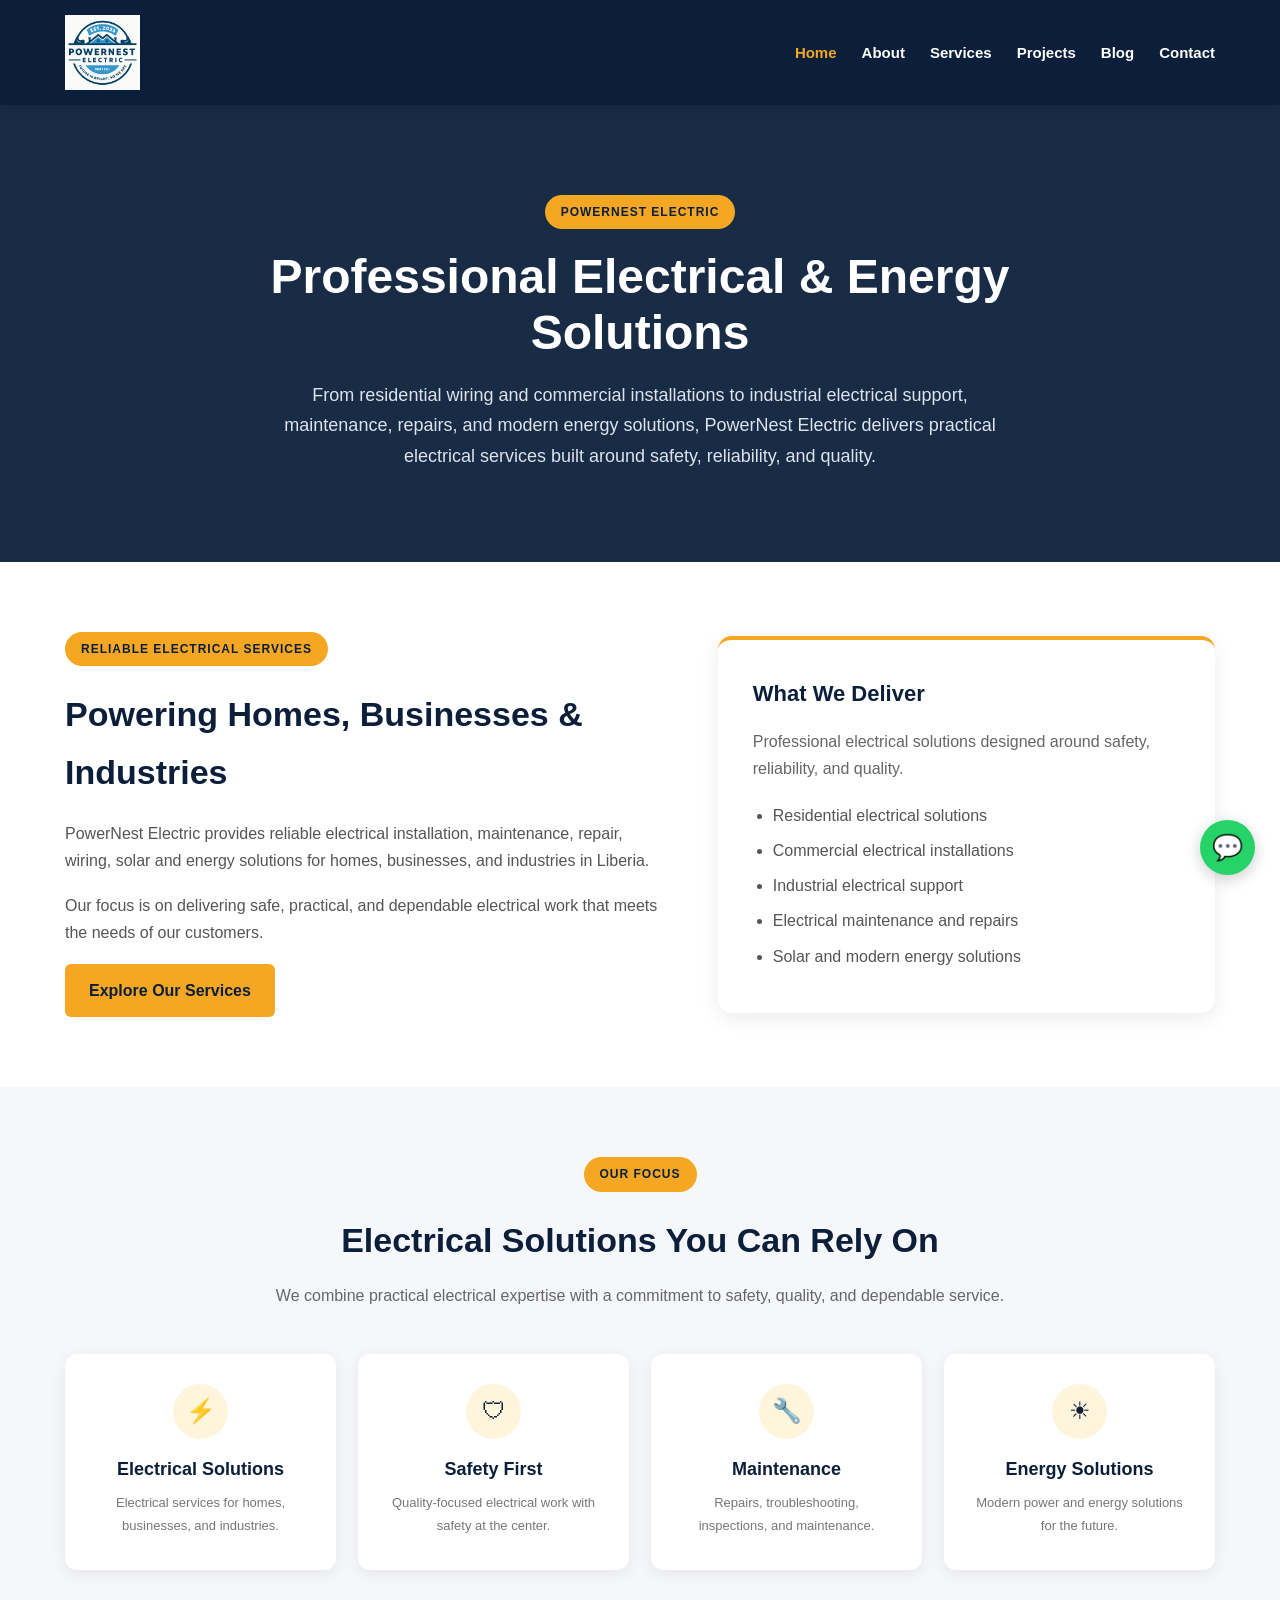
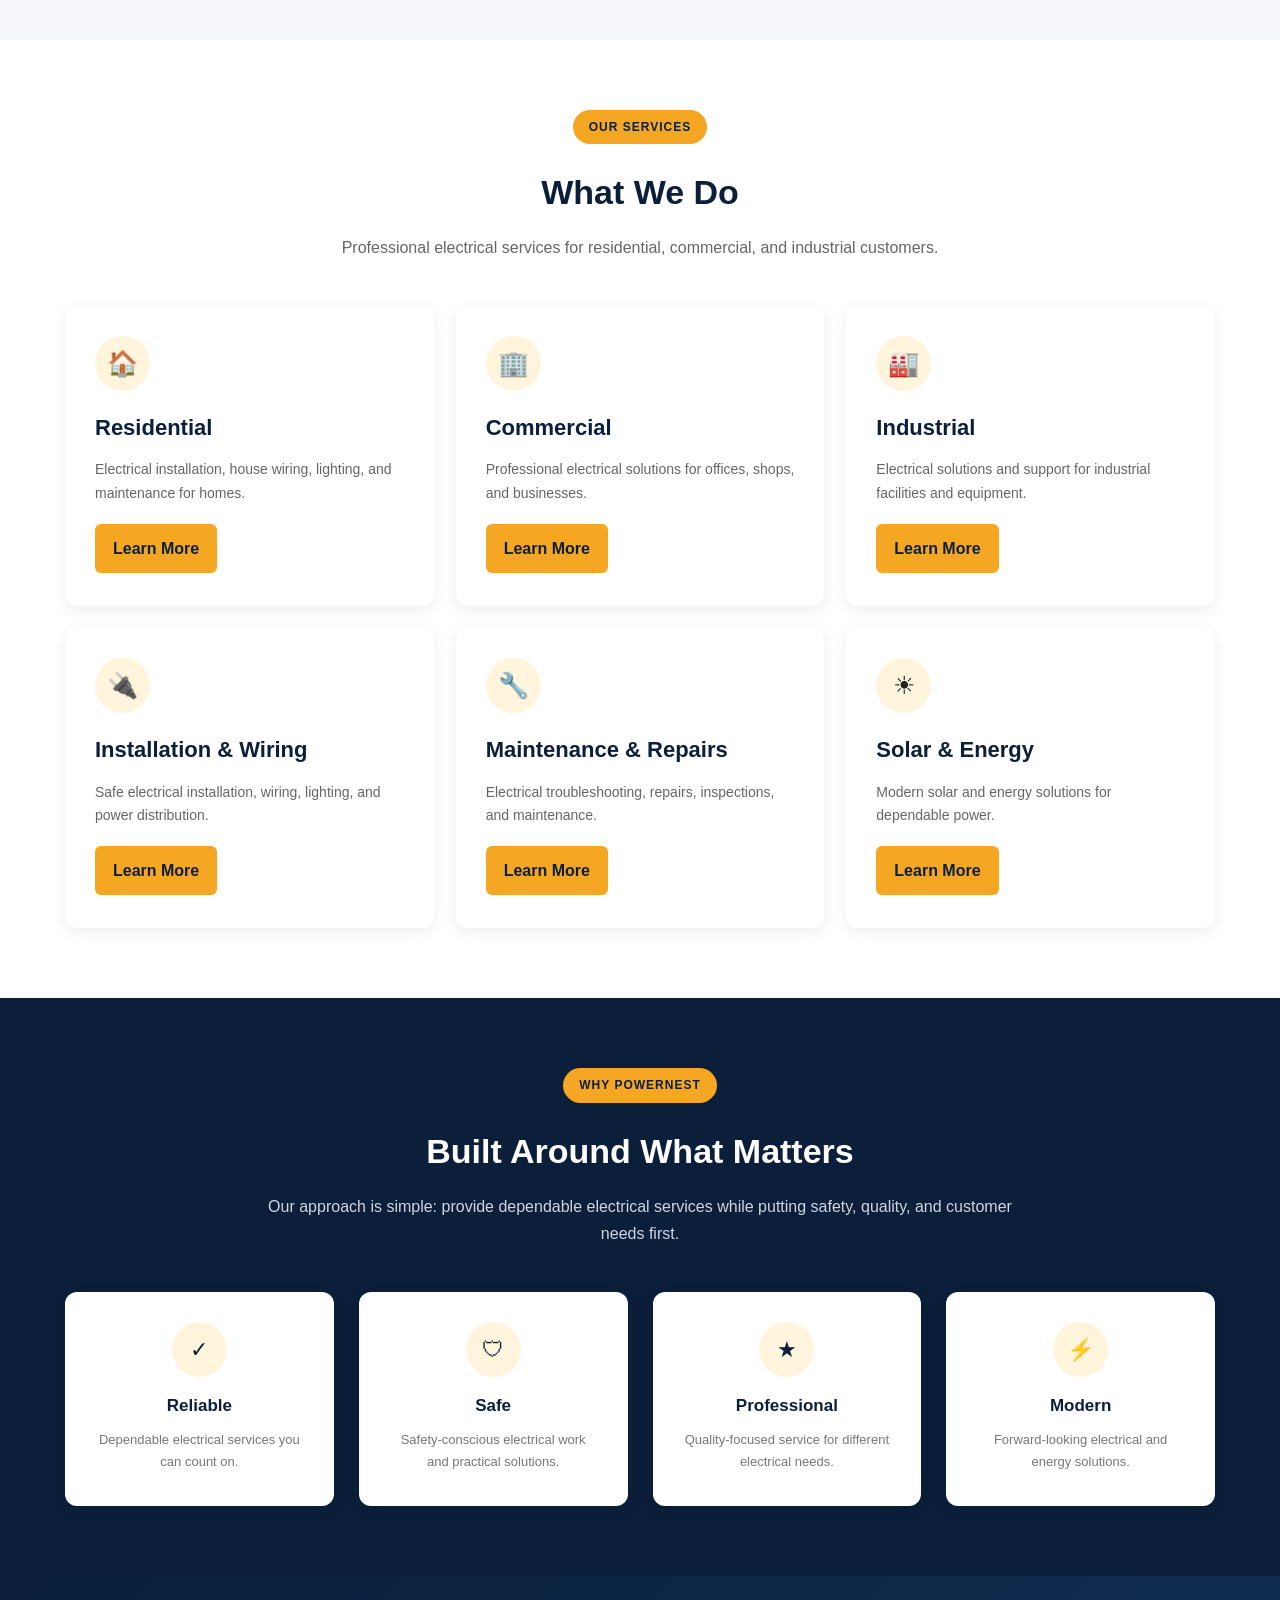
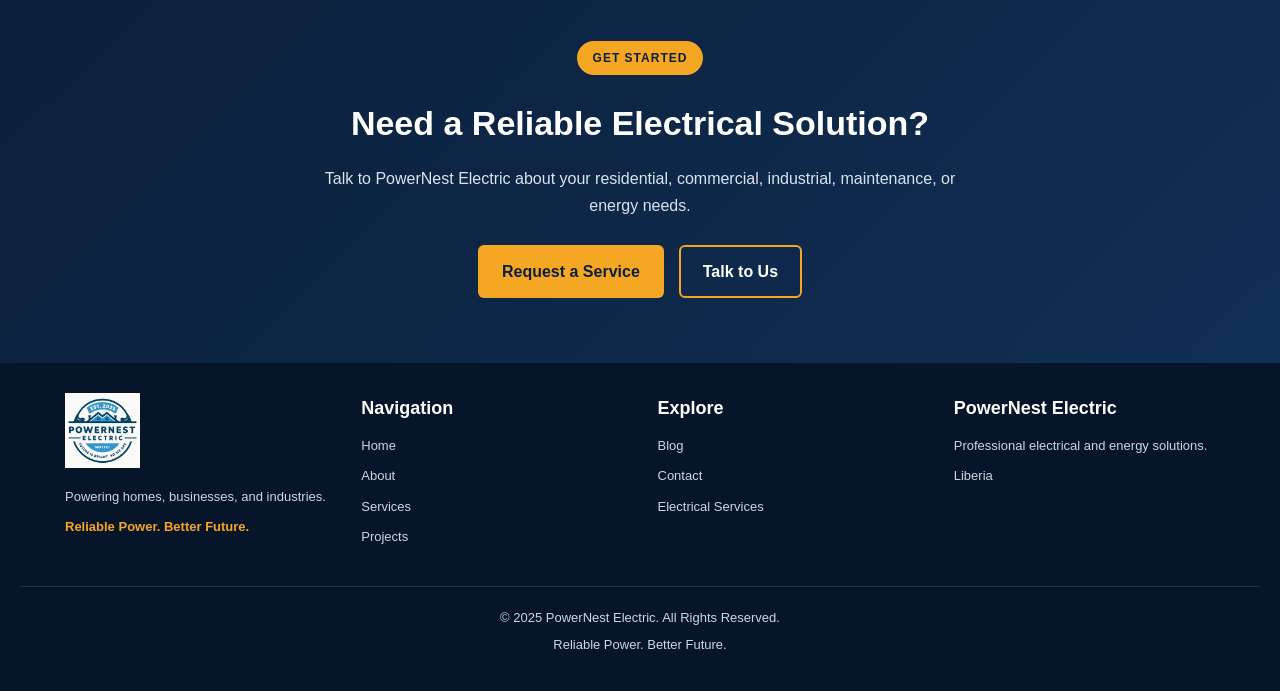
==== commit 8d19bfb4: "Updated Home and About pages design" ====
--- a/index.html
+++ b/index.html
@@ -1,38 +1,1078 @@
 <!DOCTYPE html>
 <html lang="en">
-
 <head>
-
     <meta charset="UTF-8">
-
-    <meta
-        name="viewport"
-        content="width=device-width, initial-scale=1.0">
-
-    <meta
-        name="description"
-        content="PowerNest Electric provides reliable electrical installation, wiring, maintenance, repairs, solar and energy solutions for homes, businesses and industries in Liberia.">
-
-    <meta
-        name="keywords"
-        content="PowerNest Electric, electrical services Liberia, electricians Liberia, electrical installation Liberia, house wiring Liberia, solar Liberia">
-
-    <meta
-        name="author"
-        content="PowerNest Electric">
-
-    <meta
-        name="robots"
-        content="index, follow">
-
-    <title>
-        PowerNest Electric | Reliable Electrical & Energy Solutions in Liberia
-    </title>
-
-    <link
-        rel="stylesheet"
-        href="css/style.css">
-
+    <meta name="viewport" content="width=device-width, initial-scale=1.0">
+
+    <title>PowerNest Electric | Professional Electrical & Energy Solutions</title>
+
+    <style>
+
+        /* =========================================================
+           GLOBAL
+        ========================================================== */
+
+        * {
+            margin: 0;
+            padding: 0;
+            box-sizing: border-box;
+        }
+
+        html {
+            scroll-behavior: smooth;
+        }
+
+        body {
+            font-family: Arial, sans-serif;
+            background: #f5f7fa;
+            color: #222;
+            line-height: 1.7;
+        }
+
+        a {
+            text-decoration: none;
+        }
+
+
+        /* =========================================================
+           HEADER
+        ========================================================== */
+
+        .site-header {
+            background: #0b1f3a;
+            color: white;
+
+            padding: 15px 30px;
+
+            display: flex;
+            align-items: center;
+            justify-content: center;
+
+            position: sticky;
+            top: 0;
+            z-index: 1000;
+
+            box-shadow: 0 3px 12px rgba(0, 0, 0, 0.12);
+        }
+
+        .header-container {
+            width: 100%;
+            max-width: 1150px;
+
+            display: flex;
+            align-items: center;
+            justify-content: space-between;
+
+            gap: 30px;
+        }
+
+
+        /* LOGO */
+
+        .logo-link {
+            display: flex;
+            align-items: center;
+            text-decoration: none;
+
+            flex-shrink: 0;
+        }
+
+        .site-logo {
+            width: 75px;
+            height: 75px;
+
+            object-fit: contain;
+        }
+
+
+        /* NAVIGATION */
+
+        .nav-links {
+            display: flex;
+            align-items: center;
+
+            justify-content: flex-end;
+
+            gap: 25px;
+        }
+
+        .nav-links a {
+            color: white;
+
+            text-decoration: none;
+
+            font-weight: bold;
+
+            font-size: 15px;
+
+            transition: 0.2s;
+        }
+
+        .nav-links a:hover {
+            color: #f5a623;
+        }
+
+        .nav-links a.active {
+            color: #f5a623;
+        }
+
+
+        /* MENU BUTTON */
+
+        .menu-toggle {
+            display: none;
+
+            background: transparent;
+
+            border: none;
+
+            color: white;
+
+            font-size: 28px;
+
+            cursor: pointer;
+        }
+
+
+        /* =========================================================
+           HOME HERO
+        ========================================================== */
+
+        .page-hero {
+            background:
+                linear-gradient(
+                    rgba(11, 31, 58, 0.94),
+                    rgba(11, 31, 58, 0.94)
+                );
+
+            color: white;
+
+            padding: 90px 20px;
+
+            text-align: center;
+        }
+
+        .page-hero-content {
+            max-width: 850px;
+            margin: auto;
+        }
+
+
+        /* ORANGE LABEL */
+
+        .section-label {
+            display: inline-block;
+
+            color: #0b1f3a;
+
+            background: #f5a623;
+
+            padding: 7px 16px;
+
+            border-radius: 30px;
+
+            font-size: 12px;
+
+            font-weight: bold;
+
+            text-transform: uppercase;
+
+            letter-spacing: 1px;
+
+            margin-bottom: 20px;
+        }
+
+
+        /* HERO HEADING */
+
+        .page-hero h1 {
+            font-size: 48px;
+
+            line-height: 1.15;
+
+            margin-bottom: 20px;
+        }
+
+        .page-hero p {
+            max-width: 720px;
+
+            margin: auto;
+
+            color: #dce3ed;
+
+            font-size: 18px;
+        }
+
+
+        /* =========================================================
+           GENERAL SECTIONS
+        ========================================================== */
+
+        .section {
+            padding: 70px 20px;
+        }
+
+        .section-light {
+            background: #ffffff;
+        }
+
+        .section-white {
+            background: #f5f7fa;
+        }
+
+        .content-container {
+            max-width: 1150px;
+
+            margin: auto;
+        }
+
+
+        /* =========================================================
+           SECTION HEADER
+        ========================================================== */
+
+        .section-header {
+            text-align: center;
+
+            max-width: 750px;
+
+            margin: 0 auto 45px;
+        }
+
+        .section-title {
+            color: #0b1f3a;
+
+            font-size: 34px;
+
+            margin-bottom: 12px;
+        }
+
+        .section-intro {
+            color: #666;
+
+            font-size: 16px;
+
+            max-width: 750px;
+
+            margin: auto;
+        }
+
+
+        /* =========================================================
+           INTRODUCTION
+        ========================================================== */
+
+        .home-intro-grid {
+            display: grid;
+
+            grid-template-columns: 1.1fr 0.9fr;
+
+            gap: 45px;
+
+            align-items: center;
+        }
+
+        .home-intro-content h2 {
+            color: #0b1f3a;
+
+            font-size: 34px;
+
+            margin-bottom: 18px;
+        }
+
+        .home-intro-content p {
+            color: #555;
+
+            font-size: 16px;
+
+            margin-bottom: 18px;
+        }
+
+
+        /* INTRO PANEL */
+
+        .home-intro-panel {
+            background: white;
+
+            border-radius: 14px;
+
+            padding: 35px;
+
+            box-shadow:
+                0 5px 20px rgba(0, 0, 0, 0.08);
+
+            border-top: 4px solid #f5a623;
+        }
+
+        .home-intro-panel h3 {
+            color: #0b1f3a;
+
+            font-size: 22px;
+
+            margin-bottom: 15px;
+        }
+
+        .home-intro-panel p {
+            color: #666;
+
+            margin-bottom: 20px;
+        }
+
+        .home-intro-panel ul {
+            padding-left: 20px;
+        }
+
+        .home-intro-panel li {
+            color: #555;
+
+            margin-bottom: 8px;
+        }
+
+
+        /* =========================================================
+           FEATURE CARDS
+        ========================================================== */
+
+        .feature-grid {
+            display: grid;
+
+            grid-template-columns:
+                repeat(4, 1fr);
+
+            gap: 22px;
+        }
+
+        .feature-card {
+            background: white;
+
+            padding: 30px;
+
+            border-radius: 12px;
+
+            text-align: center;
+
+            box-shadow:
+                0 4px 16px rgba(0, 0, 0, 0.07);
+
+            border-bottom:
+                3px solid transparent;
+
+            transition:
+                transform 0.2s,
+                border-color 0.2s;
+        }
+
+        .feature-card:hover {
+            transform: translateY(-5px);
+
+            border-bottom-color: #f5a623;
+        }
+
+        .feature-icon {
+            width: 55px;
+            height: 55px;
+
+            margin: 0 auto 15px;
+
+            background: #fff4dc;
+
+            color: #0b1f3a;
+
+            border-radius: 50%;
+
+            display: flex;
+
+            align-items: center;
+
+            justify-content: center;
+
+            font-size: 24px;
+        }
+
+        .feature-card h3 {
+            color: #0b1f3a;
+
+            font-size: 18px;
+
+            margin-bottom: 8px;
+        }
+
+        .feature-card p {
+            color: #777;
+
+            font-size: 13px;
+        }
+
+
+        /* =========================================================
+           SERVICE PREVIEW
+        ========================================================== */
+
+        .service-grid {
+            display: grid;
+
+            grid-template-columns:
+                repeat(3, 1fr);
+
+            gap: 22px;
+        }
+
+        .service-card {
+            background: white;
+
+            padding: 30px;
+
+            border-radius: 12px;
+
+            box-shadow:
+                0 4px 16px rgba(0, 0, 0, 0.07);
+
+            border-bottom:
+                3px solid transparent;
+
+            transition:
+                transform 0.2s,
+                border-color 0.2s;
+        }
+
+        .service-card:hover {
+            transform: translateY(-5px);
+
+            border-bottom-color: #f5a623;
+        }
+
+        .service-icon {
+            width: 55px;
+            height: 55px;
+
+            border-radius: 50%;
+
+            background: #fff4dc;
+
+            display: flex;
+
+            align-items: center;
+
+            justify-content: center;
+
+            font-size: 25px;
+
+            margin-bottom: 18px;
+        }
+
+        .service-card h3 {
+            color: #0b1f3a;
+
+            font-size: 22px;
+
+            margin-bottom: 12px;
+        }
+
+        .service-card p {
+            color: #666;
+
+            font-size: 14px;
+
+            margin-bottom: 18px;
+        }
+
+        .service-button {
+            display: inline-block;
+
+            background: #f5a623;
+
+            color: #0b1f3a;
+
+            padding: 11px 18px;
+
+            border-radius: 6px;
+
+            font-weight: bold;
+
+            transition: 0.2s;
+        }
+
+        .service-button:hover {
+            transform: translateY(-2px);
+
+            opacity: 0.92;
+        }
+
+
+        /* =========================================================
+           BLUE SECTION
+        ========================================================== */
+
+        .section-blue {
+            background: #0b1f3a;
+
+            color: white;
+        }
+
+        .section-blue .section-title {
+            color: white;
+        }
+
+        .section-blue .section-intro {
+            color: #cdd6e2;
+        }
+
+
+        /* =========================================================
+           WHY CHOOSE US
+        ========================================================== */
+
+        .why-grid {
+            display: grid;
+
+            grid-template-columns:
+                repeat(4, 1fr);
+
+            gap: 25px;
+        }
+
+        .why-card {
+            background: white;
+
+            text-align: center;
+
+            padding: 30px;
+
+            border-radius: 12px;
+
+            box-shadow:
+                0 4px 16px rgba(0, 0, 0, 0.07);
+
+            border-bottom:
+                3px solid transparent;
+
+            transition: 0.2s;
+        }
+
+        .why-card:hover {
+            transform: translateY(-5px);
+
+            border-bottom-color: #f5a623;
+        }
+
+        .why-icon {
+            width: 55px;
+            height: 55px;
+
+            margin: 0 auto 15px;
+
+            background: #fff4dc;
+
+            color: #0b1f3a;
+
+            border-radius: 50%;
+
+            display: flex;
+
+            align-items: center;
+
+            justify-content: center;
+
+            font-size: 22px;
+        }
+
+        .why-card h3 {
+            color: #0b1f3a;
+
+            font-size: 17px;
+
+            margin-bottom: 8px;
+        }
+
+        .why-card p {
+            color: #777;
+
+            font-size: 13px;
+        }
+
+
+        /* =========================================================
+           CTA
+        ========================================================== */
+
+        .cta-section {
+            background:
+                linear-gradient(
+                    135deg,
+                    #0b1f3a,
+                    #102f55
+                );
+
+            color: white;
+
+            padding: 65px 25px;
+
+            text-align: center;
+
+            margin-top: 0;
+        }
+
+        .cta-content {
+            max-width: 750px;
+
+            margin: auto;
+        }
+
+        .cta-section h2 {
+            font-size: 34px;
+
+            margin-bottom: 12px;
+        }
+
+        .cta-section p {
+            color: #dce3ed;
+
+            max-width: 650px;
+
+            margin: 0 auto 25px;
+        }
+
+        .cta-buttons {
+            display: flex;
+
+            justify-content: center;
+
+            gap: 15px;
+
+            flex-wrap: wrap;
+        }
+
+
+        /* BUTTONS */
+
+        .button {
+            display: inline-block;
+
+            background: #f5a623;
+
+            color: #0b1f3a;
+
+            padding: 13px 24px;
+
+            border-radius: 6px;
+
+            font-weight: bold;
+
+            transition: 0.2s;
+        }
+
+        .button:hover {
+            transform: translateY(-2px);
+
+            opacity: 0.92;
+        }
+
+        .button-outline {
+            display: inline-block;
+
+            background: transparent;
+
+            color: white;
+
+            border: 2px solid #f5a623;
+
+            padding: 11px 22px;
+
+            border-radius: 6px;
+
+            font-weight: bold;
+
+            transition: 0.2s;
+        }
+
+        .button-outline:hover {
+            background: #f5a623;
+
+            color: #0b1f3a;
+        }
+
+
+        /* =========================================================
+           FOOTER
+        ========================================================== */
+
+        .site-footer {
+            background: #07152a;
+
+            color: white;
+
+            text-align: center;
+
+            padding: 30px 20px;
+        }
+
+        .footer-container {
+            max-width: 1150px;
+
+            margin: auto;
+
+            display: grid;
+
+            grid-template-columns:
+                repeat(4, 1fr);
+
+            gap: 35px;
+
+            text-align: left;
+
+            padding-bottom: 30px;
+        }
+
+        .footer-logo {
+            width: 75px;
+
+            height: 75px;
+
+            object-fit: contain;
+
+            margin-bottom: 10px;
+        }
+
+        .footer-column h3 {
+            color: white;
+
+            font-size: 18px;
+
+            margin-bottom: 12px;
+        }
+
+        .footer-column p {
+            color: #cdd6e2;
+
+            font-size: 13px;
+
+            margin-bottom: 8px;
+        }
+
+        .footer-column a {
+            display: block;
+
+            color: #cdd6e2;
+
+            text-decoration: none;
+
+            font-size: 13px;
+
+            margin-bottom: 8px;
+        }
+
+        .footer-column a:hover {
+            color: #f5a623;
+        }
+
+        .footer-column strong {
+            color: #f5a623;
+
+            font-size: 13px;
+        }
+
+        .footer-bottom {
+            border-top:
+                1px solid rgba(255,255,255,0.12);
+
+            padding-top: 20px;
+        }
+
+        .footer-bottom p {
+            color: #cdd6e2;
+
+            font-size: 13px;
+
+            margin-bottom: 5px;
+        }
+
+
+        /* =========================================================
+           FLOATING WHATSAPP
+        ========================================================== */
+
+        .floating-whatsapp {
+            position: fixed;
+
+            right: 25px;
+
+            bottom: 25px;
+
+            width: 55px;
+
+            height: 55px;
+
+            background: #25D366;
+
+            color: white;
+
+            border-radius: 50%;
+
+            display: flex;
+
+            align-items: center;
+
+            justify-content: center;
+
+            text-decoration: none;
+
+            font-size: 25px;
+
+            z-index: 999;
+
+            box-shadow:
+                0 4px 15px rgba(0, 0, 0, 0.2);
+        }
+
+
+        /* =========================================================
+           BACK TO TOP
+        ========================================================== */
+
+        .back-to-top {
+            position: fixed;
+
+            right: 25px;
+
+            bottom: 90px;
+
+            width: 45px;
+
+            height: 45px;
+
+            background: #0b1f3a;
+
+            color: white;
+
+            border: none;
+
+            border-radius: 50%;
+
+            display: flex;
+
+            align-items: center;
+
+            justify-content: center;
+
+            text-decoration: none;
+
+            font-size: 20px;
+
+            cursor: pointer;
+
+            z-index: 998;
+
+            opacity: 0;
+
+            visibility: hidden;
+
+            transition: 0.2s;
+        }
+
+        .back-to-top.show {
+            opacity: 1;
+
+            visibility: visible;
+        }
+
+
+        /* =========================================================
+           TABLET
+        ========================================================== */
+
+        @media (max-width: 900px) {
+
+            .header-container {
+                gap: 15px;
+            }
+
+            .nav-links {
+                gap: 15px;
+            }
+
+            .home-intro-grid {
+                grid-template-columns: 1fr;
+            }
+
+            .feature-grid,
+            .why-grid {
+                grid-template-columns:
+                    repeat(2, 1fr);
+            }
+
+            .service-grid {
+                grid-template-columns:
+                    repeat(2, 1fr);
+            }
+
+            .footer-container {
+                grid-template-columns:
+                    repeat(2, 1fr);
+            }
+        }
+
+
+        /* =========================================================
+           MOBILE
+        ========================================================== */
+
+        @media (max-width: 700px) {
+
+            .site-header {
+                padding: 15px;
+            }
+
+            .header-container {
+                flex-direction: row;
+
+                justify-content: space-between;
+            }
+
+            .site-logo {
+                width: 75px;
+                height: 75px;
+            }
+
+            .menu-toggle {
+                display: block;
+            }
+
+            .nav-links {
+                position: absolute;
+
+                top: 105px;
+
+                left: 0;
+
+                right: 0;
+
+                background: #0b1f3a;
+
+                display: none;
+
+                flex-direction: column;
+
+                gap: 0;
+
+                padding: 12px 20px 20px;
+            }
+
+            .nav-links.active {
+                display: flex;
+            }
+
+            .nav-links a {
+                width: 100%;
+
+                padding: 12px;
+
+                text-align: center;
+            }
+
+            .page-hero {
+                padding: 65px 20px;
+            }
+
+            .page-hero h1 {
+                font-size: 36px;
+            }
+
+            .page-hero p {
+                font-size: 16px;
+            }
+
+            .section {
+                padding: 50px 20px;
+            }
+
+            .section-title {
+                font-size: 29px;
+            }
+
+            .home-intro-content h2 {
+                font-size: 29px;
+            }
+
+            .feature-grid,
+            .service-grid,
+            .why-grid {
+                grid-template-columns: 1fr;
+            }
+
+            .cta-section {
+                padding: 50px 20px;
+            }
+
+            .cta-section h2 {
+                font-size: 29px;
+            }
+
+            .cta-buttons {
+                flex-direction: column;
+
+                align-items: center;
+            }
+
+            .button,
+            .button-outline {
+                width: 90%;
+
+                max-width: 310px;
+
+                text-align: center;
+            }
+
+            .footer-container {
+                grid-template-columns: 1fr;
+
+                text-align: center;
+            }
+
+            .footer-column {
+                text-align: center;
+            }
+
+            .footer-logo {
+                margin-left: auto;
+                margin-right: auto;
+            }
+        }
+
+
+        /* =========================================================
+           VERY SMALL PHONES
+        ========================================================== */
+
+        @media (max-width: 450px) {
+
+            .page-hero h1 {
+                font-size: 32px;
+            }
+
+            .page-hero p {
+                font-size: 15px;
+            }
+
+            .section {
+                padding: 45px 15px;
+            }
+
+            .section-title {
+                font-size: 27px;
+            }
+
+            .home-intro-panel {
+                padding: 27px 22px;
+            }
+
+            .service-card,
+            .feature-card,
+            .why-card {
+                padding: 25px 22px;
+            }
+        }
+
+    </style>
 </head>
 
 
@@ -47,42 +1087,28 @@
 
     <div class="header-container">
 
-        <a
-            href="index.html"
-            class="logo-link"
-            aria-label="PowerNest Electric Home">
-
+        <a href="index.html" class="logo-link">
             <img
                 src="logo.png"
-                alt="PowerNest Electric logo"
-                class="site-logo">
-
+                alt="PowerNest Electric Logo"
+                class="site-logo"
+            >
         </a>
 
 
         <button
-            type="button"
             class="menu-toggle"
-            id="menuToggle"
+            onclick="toggleMenu()"
             aria-label="Open navigation menu"
-            aria-expanded="false">
-
+        >
             ☰
-
         </button>
 
 
-        <nav
-            class="nav-links"
-            id="navLinks"
-            aria-label="Main navigation">
-
-            <a
-                href="index.html"
-                class="active">
-
+        <nav class="nav-links" id="navLinks">
+
+            <a href="index.html" class="active">
                 Home
-
             </a>
 
             <a href="about.html">
@@ -112,286 +1138,230 @@
 </header>
 
 
+
 <!-- =========================================================
      HERO
 ========================================================== -->
 
-<main>
-
-<section
-    class="hero"
-    id="home">
-
-    <div class="hero-overlay"></div>
-
-
-    <div class="hero-content">
-
-        <div class="hero-badge">
-            ⚡ POWERING A BRIGHTER FUTURE
-        </div>
-
+<section class="page-hero">
+
+    <div class="page-hero-content">
+
+        <span class="section-label">
+            PowerNest Electric
+        </span>
 
         <h1>
-            POWERNEST ELECTRIC
+            Professional Electrical &amp; Energy Solutions
         </h1>
 
-
-        <h2>
-            Future is Bright. So We Are.
-        </h2>
-
-
         <p>
-            Reliable electrical installation,
-            maintenance, repair, wiring, solar
-            and energy solutions for homes,
-            businesses, and industries in Liberia.
+            From residential wiring and commercial installations
+            to industrial electrical support, maintenance, repairs,
+            and modern energy solutions, PowerNest Electric delivers
+            practical electrical services built around safety,
+            reliability, and quality.
         </p>
 
-
-        <div class="hero-buttons">
-
-            <a
-                href="services.html"
-                class="button">
-
-                Explore Our Services
-
-            </a>
-
-
-            <a
-                href="contact.html"
-                class="button-outline">
-
-                Get a Free Quote
-
-            </a>
-
-        </div>
-
     </div>
 
 </section>
 
-
-<!-- =========================================================
-     TRUST STRIP
-========================================================== -->
-
-<section class="trust-strip">
-
-    <div class="trust-box">
-
-
-        <div class="trust-item">
-
-            <div class="trust-icon">
-                ⚡
-            </div>
-
-            <div>
-
-                <strong>
-                    Electrical Solutions
-                </strong>
-
-                <span>
-                    Homes, businesses & industries
-                </span>
-
-            </div>
-
-        </div>
-
-
-        <div class="trust-item">
-
-            <div class="trust-icon">
-                🛡️
-            </div>
-
-            <div>
-
-                <strong>
-                    Safety First
-                </strong>
-
-                <span>
-                    Quality-focused electrical work
-                </span>
-
-            </div>
-
-        </div>
-
-
-        <div class="trust-item">
-
-            <div class="trust-icon">
-                🔧
-            </div>
-
-            <div>
-
-                <strong>
-                    Maintenance
-                </strong>
-
-                <span>
-                    Repairs & troubleshooting
-                </span>
-
-            </div>
-
-        </div>
-
-
-        <div class="trust-item">
-
-            <div class="trust-icon">
-                ☀️
-            </div>
-
-            <div>
-
-                <strong>
-                    Energy Solutions
-                </strong>
-
-                <span>
-                    Modern power solutions
-                </span>
-
-            </div>
-
-        </div>
-
-    </div>
-
-</section>
 
 
 <!-- =========================================================
      INTRODUCTION
 ========================================================== -->
 
+<section class="section section-light">
+
+    <div class="content-container">
+
+        <div class="home-intro-grid">
+
+
+            <div class="home-intro-content">
+
+                <span class="section-label">
+                    Reliable Electrical Services
+                </span>
+
+                <h2>
+                    Powering Homes, Businesses &amp; Industries
+                </h2>
+
+                <p>
+                    PowerNest Electric provides reliable electrical
+                    installation, maintenance, repair, wiring,
+                    solar and energy solutions for homes, businesses,
+                    and industries in Liberia.
+                </p>
+
+                <p>
+                    Our focus is on delivering safe, practical,
+                    and dependable electrical work that meets the
+                    needs of our customers.
+                </p>
+
+                <a href="services.html" class="button">
+                    Explore Our Services
+                </a>
+
+            </div>
+
+
+            <div class="home-intro-panel">
+
+                <h3>
+                    What We Deliver
+                </h3>
+
+                <p>
+                    Professional electrical solutions designed
+                    around safety, reliability, and quality.
+                </p>
+
+                <ul>
+
+                    <li>
+                        Residential electrical solutions
+                    </li>
+
+                    <li>
+                        Commercial electrical installations
+                    </li>
+
+                    <li>
+                        Industrial electrical support
+                    </li>
+
+                    <li>
+                        Electrical maintenance and repairs
+                    </li>
+
+                    <li>
+                        Solar and modern energy solutions
+                    </li>
+
+                </ul>
+
+            </div>
+
+        </div>
+
+    </div>
+
+</section>
+
+
+
+<!-- =========================================================
+     CORE FEATURES
+========================================================== -->
+
 <section class="section section-white">
 
     <div class="content-container">
 
-
         <div class="section-header">
 
             <span class="section-label">
-                POWERING LIBERIA
+                Our Focus
             </span>
 
             <h2 class="section-title">
-                Reliable Electrical Solutions for Liberia
+                Electrical Solutions You Can Rely On
             </h2>
 
             <p class="section-intro">
-                PowerNest Electric provides dependable
-                electrical and energy solutions for
-                residential, commercial and industrial
-                customers in Liberia.
+                We combine practical electrical expertise with
+                a commitment to safety, quality, and dependable
+                service.
             </p>
 
         </div>
 
 
-        <div class="two-column">
-
-
-            <div class="text-column">
-
-                <h3>
-                    Electrical Service You Can Depend On
-                </h3>
-
-                <p>
-                    From electrical installation and
-                    wiring to maintenance, repairs,
-                    troubleshooting, solar and energy
-                    solutions, PowerNest Electric is
-                    focused on providing practical
-                    solutions for different power needs.
-                </p>
-
-                <p>
-                    We believe electrical work should
-                    be approached with safety, quality,
-                    professionalism and clear communication.
-                </p>
-
-                <p>
-                    Whether you are building a home,
-                    operating a business, maintaining
-                    an existing electrical system, or
-                    looking for an energy solution,
-                    our team is ready to discuss your
-                    requirements.
-                </p>
-
-
-                <a
-                    href="about.html"
-                    class="text-button">
-
-                    Learn More About Us →
-
-                </a>
-
-            </div>
-
-
-            <div class="feature-panel">
-
-                <div class="feature-panel-icon">
+        <div class="feature-grid">
+
+
+            <div class="feature-card">
+
+                <div class="feature-icon">
                     ⚡
                 </div>
 
                 <h3>
-                    Our Commitment
+                    Electrical Solutions
                 </h3>
 
                 <p>
-                    Reliable Power. Better Future.
+                    Electrical services for homes,
+                    businesses, and industries.
                 </p>
 
-                <ul>
-
-                    <li>
-                        Safety-focused work
-                    </li>
-
-                    <li>
-                        Professional service
-                    </li>
-
-                    <li>
-                        Practical solutions
-                    </li>
-
-                    <li>
-                        Quality electrical support
-                    </li>
-
-                    <li>
-                        Modern energy solutions
-                    </li>
-
-                </ul>
-
             </div>
 
+
+            <div class="feature-card">
+
+                <div class="feature-icon">
+                    🛡
+                </div>
+
+                <h3>
+                    Safety First
+                </h3>
+
+                <p>
+                    Quality-focused electrical work
+                    with safety at the center.
+                </p>
+
+            </div>
+
+
+            <div class="feature-card">
+
+                <div class="feature-icon">
+                    🔧
+                </div>
+
+                <h3>
+                    Maintenance
+                </h3>
+
+                <p>
+                    Repairs, troubleshooting,
+                    inspections, and maintenance.
+                </p>
+
+            </div>
+
+
+            <div class="feature-card">
+
+                <div class="feature-icon">
+                    ☀
+                </div>
+
+                <h3>
+                    Energy Solutions
+                </h3>
+
+                <p>
+                    Modern power and energy
+                    solutions for the future.
+                </p>
+
+            </div>
+
         </div>
 
     </div>
 
 </section>
+
 
 
 <!-- =========================================================
@@ -402,20 +1372,19 @@
 
     <div class="content-container">
 
-
         <div class="section-header">
 
             <span class="section-label">
-                WHAT WE DO
+                Our Services
             </span>
 
             <h2 class="section-title">
-                Our Electrical Services
+                What We Do
             </h2>
 
             <p class="section-intro">
-                Professional electrical and energy
-                services for different power needs.
+                Professional electrical services for residential,
+                commercial, and industrial customers.
             </p>
 
         </div>
@@ -424,300 +1393,245 @@
         <div class="service-grid">
 
 
-            <!-- SERVICE 1 -->
-
-            <article class="service-card">
+            <div class="service-card">
 
                 <div class="service-icon">
                     🏠
                 </div>
 
                 <h3>
-                    Residential Electrical
+                    Residential
                 </h3>
 
                 <p>
-                    Electrical installation, house
-                    wiring, lighting, repairs,
-                    troubleshooting and maintenance
-                    for homes and residential properties.
+                    Electrical installation, house wiring,
+                    lighting, and maintenance for homes.
                 </p>
 
-                <a
-                    href="services.html#residential">
-
-                    Learn More →
-
+                <a href="services.html" class="service-button">
+                    Learn More
                 </a>
 
-            </article>
-
-
-            <!-- SERVICE 2 -->
-
-            <article class="service-card">
+            </div>
+
+
+            <div class="service-card">
 
                 <div class="service-icon">
                     🏢
                 </div>
 
                 <h3>
-                    Commercial Electrical
+                    Commercial
                 </h3>
 
                 <p>
-                    Electrical solutions for offices,
-                    shops, businesses, commercial
-                    buildings and other business
-                    facilities.
+                    Professional electrical solutions for
+                    offices, shops, and businesses.
                 </p>
 
-                <a
-                    href="services.html#commercial">
-
-                    Learn More →
-
+                <a href="services.html" class="service-button">
+                    Learn More
                 </a>
 
-            </article>
-
-
-            <!-- SERVICE 3 -->
-
-            <article class="service-card">
+            </div>
+
+
+            <div class="service-card">
 
                 <div class="service-icon">
                     🏭
                 </div>
 
                 <h3>
-                    Industrial Electrical
+                    Industrial
                 </h3>
 
                 <p>
-                    Electrical solutions for industrial
-                    facilities, equipment, installations,
-                    maintenance requirements and
-                    power systems.
+                    Electrical solutions and support for
+                    industrial facilities and equipment.
                 </p>
 
-                <a
-                    href="services.html#industrial">
-
-                    Learn More →
-
+                <a href="services.html" class="service-button">
+                    Learn More
                 </a>
 
-            </article>
-
-
-            <!-- SERVICE 4 -->
-
-            <article class="service-card">
+            </div>
+
+
+            <div class="service-card">
 
                 <div class="service-icon">
-                    💡
+                    🔌
                 </div>
 
                 <h3>
-                    Installation & Wiring
+                    Installation &amp; Wiring
                 </h3>
 
                 <p>
-                    Electrical installation, wiring,
-                    lighting, power distribution and
-                    related electrical work with
-                    attention to safety and quality.
+                    Safe electrical installation, wiring,
+                    lighting, and power distribution.
                 </p>
 
-                <a
-                    href="services.html#installation">
-
-                    Learn More →
-
+                <a href="services.html" class="service-button">
+                    Learn More
                 </a>
 
-            </article>
-
-
-            <!-- SERVICE 5 -->
-
-            <article class="service-card">
+            </div>
+
+
+            <div class="service-card">
 
                 <div class="service-icon">
                     🔧
                 </div>
 
                 <h3>
-                    Maintenance & Repairs
+                    Maintenance &amp; Repairs
                 </h3>
 
                 <p>
-                    Electrical troubleshooting,
-                    inspections, repairs, maintenance
-                    and support for electrical systems
-                    and equipment.
+                    Electrical troubleshooting, repairs,
+                    inspections, and maintenance.
                 </p>
 
-                <a
-                    href="services.html#maintenance">
-
-                    Learn More →
-
+                <a href="services.html" class="service-button">
+                    Learn More
                 </a>
 
-            </article>
-
-
-            <!-- SERVICE 6 -->
-
-            <article class="service-card">
+            </div>
+
+
+            <div class="service-card">
 
                 <div class="service-icon">
-                    ☀️
+                    ☀
                 </div>
 
                 <h3>
-                    Solar & Energy Solutions
+                    Solar &amp; Energy
                 </h3>
 
                 <p>
-                    Solar and modern energy solutions
-                    designed to support reliable,
-                    practical and efficient power needs.
+                    Modern solar and energy solutions
+                    for dependable power.
                 </p>
 
-                <a
-                    href="services.html#solar">
-
-                    Learn More →
-
+                <a href="services.html" class="service-button">
+                    Learn More
                 </a>
 
-            </article>
+            </div>
 
         </div>
 
-
-        <div class="center-button">
-
-            <a
-                href="services.html"
-                class="button">
-
-                View All Services
-
-            </a>
+    </div>
+
+</section>
+
+
+
+<!-- =========================================================
+     WHY POWERNEST
+========================================================== -->
+
+<section class="section section-blue">
+
+    <div class="content-container">
+
+        <div class="section-header">
+
+            <span class="section-label">
+                Why PowerNest
+            </span>
+
+            <h2 class="section-title">
+                Built Around What Matters
+            </h2>
+
+            <p class="section-intro">
+                Our approach is simple: provide dependable
+                electrical services while putting safety,
+                quality, and customer needs first.
+            </p>
 
         </div>
 
-    </div>
-
-</section>
-
-
-<!-- =========================================================
-     WHY CHOOSE US
-========================================================== -->
-
-<section class="section section-white">
-
-    <div class="content-container">
-
-
-        <div class="section-header">
-
-            <span class="section-label">
-                WHY POWERNEST
-            </span>
-
-            <h2 class="section-title">
-                Why Choose PowerNest Electric?
-            </h2>
-
-            <p class="section-intro">
-                We are committed to dependable electrical
-                solutions with safety, quality,
-                communication and professionalism at the center.
-            </p>
-
-        </div>
-
 
         <div class="why-grid">
 
 
-            <article class="why-card">
+            <div class="why-card">
 
                 <div class="why-icon">
-                    🛡️
+                    ✓
                 </div>
 
                 <h3>
-                    Safety First
+                    Reliable
                 </h3>
 
                 <p>
-                    We place safety and quality at
-                    the center of our electrical work.
+                    Dependable electrical services
+                    you can count on.
                 </p>
 
-            </article>
-
-
-            <article class="why-card">
+            </div>
+
+
+            <div class="why-card">
+
+                <div class="why-icon">
+                    🛡
+                </div>
+
+                <h3>
+                    Safe
+                </h3>
+
+                <p>
+                    Safety-conscious electrical
+                    work and practical solutions.
+                </p>
+
+            </div>
+
+
+            <div class="why-card">
+
+                <div class="why-icon">
+                    ★
+                </div>
+
+                <h3>
+                    Professional
+                </h3>
+
+                <p>
+                    Quality-focused service for
+                    different electrical needs.
+                </p>
+
+            </div>
+
+
+            <div class="why-card">
 
                 <div class="why-icon">
                     ⚡
                 </div>
 
                 <h3>
-                    Reliable Solutions
+                    Modern
                 </h3>
 
                 <p>
-                    Practical electrical solutions
-                    designed around your power needs.
+                    Forward-looking electrical and
+                    energy solutions.
                 </p>
 
-            </article>
-
-
-            <article class="why-card">
-
-                <div class="why-icon">
-                    👷
-                </div>
-
-                <h3>
-                    Professional Service
-                </h3>
-
-                <p>
-                    We focus on professional service,
-                    communication and attention to detail.
-                </p>
-
-            </article>
-
-
-            <article class="why-card">
-
-                <div class="why-icon">
-                    🔧
-                </div>
-
-                <h3>
-                    Practical Support
-                </h3>
-
-                <p>
-                    From installation to maintenance,
-                    repairs and energy solutions,
-                    we are ready to discuss your needs.
-                </p>
-
-            </article>
+            </div>
 
         </div>
 
@@ -725,390 +1639,6 @@
 
 </section>
 
-
-<!-- =========================================================
-     COMPANY VALUES PREVIEW
-========================================================== -->
-
-<section class="section section-blue">
-
-    <div class="content-container">
-
-
-        <div class="section-header light-header">
-
-            <span class="section-label">
-                WHO WE ARE
-            </span>
-
-            <h2 class="section-title">
-                Built on Purpose. Driven by Service.
-            </h2>
-
-            <p class="section-intro">
-                PowerNest Electric is focused on building
-                a dependable electrical service company
-                for homes, businesses, industries and
-                communities in Liberia.
-            </p>
-
-        </div>
-
-
-        <div class="values-preview">
-
-
-            <div class="value-preview-card">
-
-                <span>
-                    🎯
-                </span>
-
-                <h3>
-                    Our Mission
-                </h3>
-
-                <p>
-                    To provide reliable, safe and
-                    practical electrical and energy
-                    solutions that meet the needs
-                    of our customers.
-                </p>
-
-            </div>
-
-
-            <div class="value-preview-card">
-
-                <span>
-                    🔭
-                </span>
-
-                <h3>
-                    Our Vision
-                </h3>
-
-                <p>
-                    To contribute to a brighter future
-                    through dependable electrical
-                    services and modern energy solutions.
-                </p>
-
-            </div>
-
-
-            <div class="value-preview-card">
-
-                <span>
-                    💎
-                </span>
-
-                <h3>
-                    Our Values
-                </h3>
-
-                <p>
-                    Safety, reliability, professionalism,
-                    quality, communication and
-                    commitment guide our work.
-                </p>
-
-            </div>
-
-        </div>
-
-
-        <div class="center-button">
-
-            <a
-                href="about.html"
-                class="button-light">
-
-                Discover Our Company
-
-            </a>
-
-        </div>
-
-    </div>
-
-</section>
-
-
-<!-- =========================================================
-     PROJECTS PREVIEW
-========================================================== -->
-
-<section class="section section-light">
-
-    <div class="content-container">
-
-
-        <div class="section-header">
-
-            <span class="section-label">
-                OUR WORK
-            </span>
-
-            <h2 class="section-title">
-                Our Projects & Electrical Work
-            </h2>
-
-            <p class="section-intro">
-                Explore real photographs from
-                PowerNest Electric's team and
-                electrical field work.
-            </p>
-
-        </div>
-
-
-        <div class="project-preview">
-
-
-            <div class="project-preview-card">
-
-                <img
-                    src="photos/RESIDENTIAL%20WORK/01.jpg"
-                    alt="PowerNest Electric residential electrical project"
-                    loading="lazy">
-
-                <div class="project-preview-caption">
-
-                    <strong>
-                        Residential Electrical Work
-                    </strong>
-
-                    <span>
-                        Liberia
-                    </span>
-
-                </div>
-
-            </div>
-
-
-            <div class="project-preview-card">
-
-                <img
-                    src="photos/INDUSTRIAL%20WORK/1000277398.jpg"
-                    alt="PowerNest Electric industrial electrical project"
-                    loading="lazy">
-
-                <div class="project-preview-caption">
-
-                    <strong>
-                        Industrial Electrical Work
-                    </strong>
-
-                    <span>
-                        Liberia
-                    </span>
-
-                </div>
-
-            </div>
-
-
-            <div class="project-preview-card">
-
-                <img
-                    src="photos/OUR%20TEAM/1000277396.jpg"
-                    alt="PowerNest Electric team at work"
-                    loading="lazy">
-
-                <div class="project-preview-caption">
-
-                    <strong>
-                        Our Team at Work
-                    </strong>
-
-                    <span>
-                        PowerNest Electric
-                    </span>
-
-                </div>
-
-            </div>
-
-        </div>
-
-
-        <div class="center-button">
-
-            <a
-                href="projects.html"
-                class="button">
-
-                View All Projects
-
-            </a>
-
-        </div>
-
-    </div>
-
-</section>
-
-
-<!-- =========================================================
-     BLOG PREVIEW
-========================================================== -->
-
-<section class="section section-white">
-
-    <div class="content-container">
-
-
-        <div class="section-header">
-
-            <span class="section-label">
-                POWER & ELECTRICAL KNOWLEDGE
-            </span>
-
-            <h2 class="section-title">
-                Latest From Our Blog
-            </h2>
-
-            <p class="section-intro">
-                Helpful electrical information,
-                safety tips, energy ideas and
-                PowerNest Electric updates.
-            </p>
-
-        </div>
-
-
-        <div
-            class="blog-preview-grid"
-            id="homeBlogPreview">
-
-
-            <article class="blog-card">
-
-                <div class="blog-card-image">
-
-                    <div class="blog-placeholder-icon">
-                        ⚡
-                    </div>
-
-                </div>
-
-
-                <div class="blog-card-content">
-
-                    <span class="blog-category">
-                        Electrical Safety
-                    </span>
-
-                    <h3>
-                        Electrical Safety Tips Every Homeowner Should Know
-                    </h3>
-
-                    <p>
-                        Simple electrical safety practices
-                        can help protect homes, families
-                        and electrical equipment.
-                    </p>
-
-                    <a href="article.html?id=electrical-safety-tips">
-                        Read More →
-                    </a>
-
-                </div>
-
-            </article>
-
-
-            <article class="blog-card">
-
-                <div class="blog-card-image">
-
-                    <div class="blog-placeholder-icon">
-                        ☀️
-                    </div>
-
-                </div>
-
-
-                <div class="blog-card-content">
-
-                    <span class="blog-category">
-                        Energy
-                    </span>
-
-                    <h3>
-                        Understanding Solar Energy for Your Home
-                    </h3>
-
-                    <p>
-                        Learn some basic considerations
-                        when exploring solar and modern
-                        energy solutions.
-                    </p>
-
-                    <a href="article.html?id=solar-energy-for-homes">
-                        Read More →
-                    </a>
-
-                </div>
-
-            </article>
-
-
-            <article class="blog-card">
-
-                <div class="blog-card-image">
-
-                    <div class="blog-placeholder-icon">
-                        🔧
-                    </div>
-
-                </div>
-
-
-                <div class="blog-card-content">
-
-                    <span class="blog-category">
-                        Maintenance
-                    </span>
-
-                    <h3>
-                        Why Regular Electrical Maintenance Matters
-                    </h3>
-
-                    <p>
-                        Regular inspections and maintenance
-                        can help identify electrical problems
-                        before they become bigger issues.
-                    </p>
-
-                    <a href="article.html?id=electrical-maintenance">
-                        Read More →
-                    </a>
-
-                </div>
-
-            </article>
-
-        </div>
-
-
-        <div class="center-button">
-
-            <a
-                href="blog.html"
-                class="button">
-
-                Visit Our Blog
-
-            </a>
-
-        </div>
-
-    </div>
-
-</section>
 
 
 <!-- =========================================================
@@ -1120,40 +1650,28 @@
     <div class="cta-content">
 
         <span class="section-label">
-            LET'S POWER YOUR PROJECT
+            Get Started
         </span>
 
         <h2>
-            Need Electrical Services?
+            Need a Reliable Electrical Solution?
         </h2>
 
         <p>
-            Whether you need installation, wiring,
-            maintenance, repairs, troubleshooting,
-            or energy solutions, PowerNest Electric
-            is ready to discuss your project.
+            Talk to PowerNest Electric about your
+            residential, commercial, industrial,
+            maintenance, or energy needs.
         </p>
 
 
         <div class="cta-buttons">
 
-            <a
-                href="contact.html"
-                class="button">
-
-                Get a Free Quote
-
+            <a href="contact.html" class="button">
+                Request a Service
             </a>
 
-
-            <a
-                href="https://wa.me/231880947513"
-                class="button-outline"
-                target="_blank"
-                rel="noopener noreferrer">
-
-                💬 WhatsApp Us
-
+            <a href="contact.html" class="button-outline">
+                Talk to Us
             </a>
 
         </div>
@@ -1162,7 +1680,6 @@
 
 </section>
 
-</main>
 
 
 <!-- =========================================================
@@ -1178,138 +1695,84 @@
 
             <img
                 src="logo.png"
-                alt="PowerNest Electric logo"
-                class="footer-logo">
-
+                alt="PowerNest Electric Logo"
+                class="footer-logo"
+            >
+
+            <p>
+                Powering homes, businesses,
+                and industries.
+            </p>
+
+            <p>
+                <strong>
+                    Reliable Power. Better Future.
+                </strong>
+            </p>
+
+        </div>
+
+
+        <div class="footer-column">
+
+            <h3>
+                Navigation
+            </h3>
+
+            <a href="index.html">
+                Home
+            </a>
+
+            <a href="about.html">
+                About
+            </a>
+
+            <a href="services.html">
+                Services
+            </a>
+
+            <a href="projects.html">
+                Projects
+            </a>
+
+        </div>
+
+
+        <div class="footer-column">
+
+            <h3>
+                Explore
+            </h3>
+
+            <a href="blog.html">
+                Blog
+            </a>
+
+            <a href="contact.html">
+                Contact
+            </a>
+
+            <a href="services.html">
+                Electrical Services
+            </a>
+
+        </div>
+
+
+        <div class="footer-column">
 
             <h3>
                 PowerNest Electric
             </h3>
 
-
             <p>
-                Reliable electrical installation,
-                maintenance, repair, wiring,
-                solar and energy solutions.
+                Professional electrical
+                and energy solutions.
             </p>
 
-
             <p>
-                Serving electrical and energy
-                needs in Liberia.
+                Liberia
             </p>
-
-
-            <strong>
-                Future is Bright. So We Are.
-            </strong>
-
-        </div>
-
-
-        <div class="footer-column">
-
-            <h3>
-                Quick Links
-            </h3>
-
-            <a href="index.html">
-                Home
-            </a>
-
-            <a href="about.html">
-                About
-            </a>
-
-            <a href="services.html">
-                Services
-            </a>
-
-            <a href="projects.html">
-                Projects
-            </a>
-
-            <a href="blog.html">
-                Blog
-            </a>
-
-            <a href="contact.html">
-                Contact
-            </a>
-
-        </div>
-
-
-        <div class="footer-column">
-
-            <h3>
-                Services
-            </h3>
-
-            <a href="services.html#residential">
-                Residential
-            </a>
-
-            <a href="services.html#commercial">
-                Commercial
-            </a>
-
-            <a href="services.html#industrial">
-                Industrial
-            </a>
-
-            <a href="services.html#installation">
-                Installation & Wiring
-            </a>
-
-            <a href="services.html#maintenance">
-                Maintenance & Repairs
-            </a>
-
-            <a href="services.html#solar">
-                Solar & Energy
-            </a>
-
-        </div>
-
-
-        <div class="footer-column">
-
-            <h3>
-                Contact
-            </h3>
-
-
-            <p>
-                📧
-                powernestelectric2025@gmail.com
-            </p>
-
-
-            <p>
-                📞
-                +231 880 947 513
-            </p>
-
-
-            <a
-                href="https://wa.me/231880947513"
-                target="_blank"
-                rel="noopener noreferrer">
-
-                💬 WhatsApp
-
-            </a>
-
-
-            <a
-                href="https://www.facebook.com/profile.php?id=61576923520194"
-                target="_blank"
-                rel="noopener noreferrer">
-
-                📘 Facebook
-
-            </a>
 
         </div>
 
@@ -1332,20 +1795,19 @@
 </footer>
 
 
+
 <!-- =========================================================
      FLOATING WHATSAPP
 ========================================================== -->
 
 <a
-    href="https://wa.me/231880947513"
-    target="_blank"
-    rel="noopener noreferrer"
+    href="#"
     class="floating-whatsapp"
-    aria-label="Chat with PowerNest Electric on WhatsApp">
-
+    aria-label="Contact PowerNest Electric on WhatsApp"
+>
     💬
-
 </a>
+
 
 
 <!-- =========================================================
@@ -1353,22 +1815,60 @@
 ========================================================== -->
 
 <a
-    href="#home"
+    href="#"
     class="back-to-top"
     id="backToTop"
-    aria-label="Back to top">
-
+>
     ↑
-
 </a>
 
 
-<!-- =========================================================
-     JAVASCRIPT
-========================================================== -->
-
-<script src="js/main.js"></script>
+
+<script>
+
+    function toggleMenu() {
+
+        const nav =
+            document.getElementById("navLinks");
+
+        nav.classList.toggle("active");
+
+    }
+
+
+    window.addEventListener("scroll", function () {
+
+        const button =
+            document.getElementById("backToTop");
+
+        if (window.scrollY > 400) {
+
+            button.classList.add("show");
+
+        } else {
+
+            button.classList.remove("show");
+
+        }
+
+    });
+
+
+    document
+        .getElementById("backToTop")
+        .addEventListener("click", function (event) {
+
+            event.preventDefault();
+
+            window.scrollTo({
+                top: 0,
+                behavior: "smooth"
+            });
+
+        });
+
+</script>
+
 
 </body>
-
 </html>
